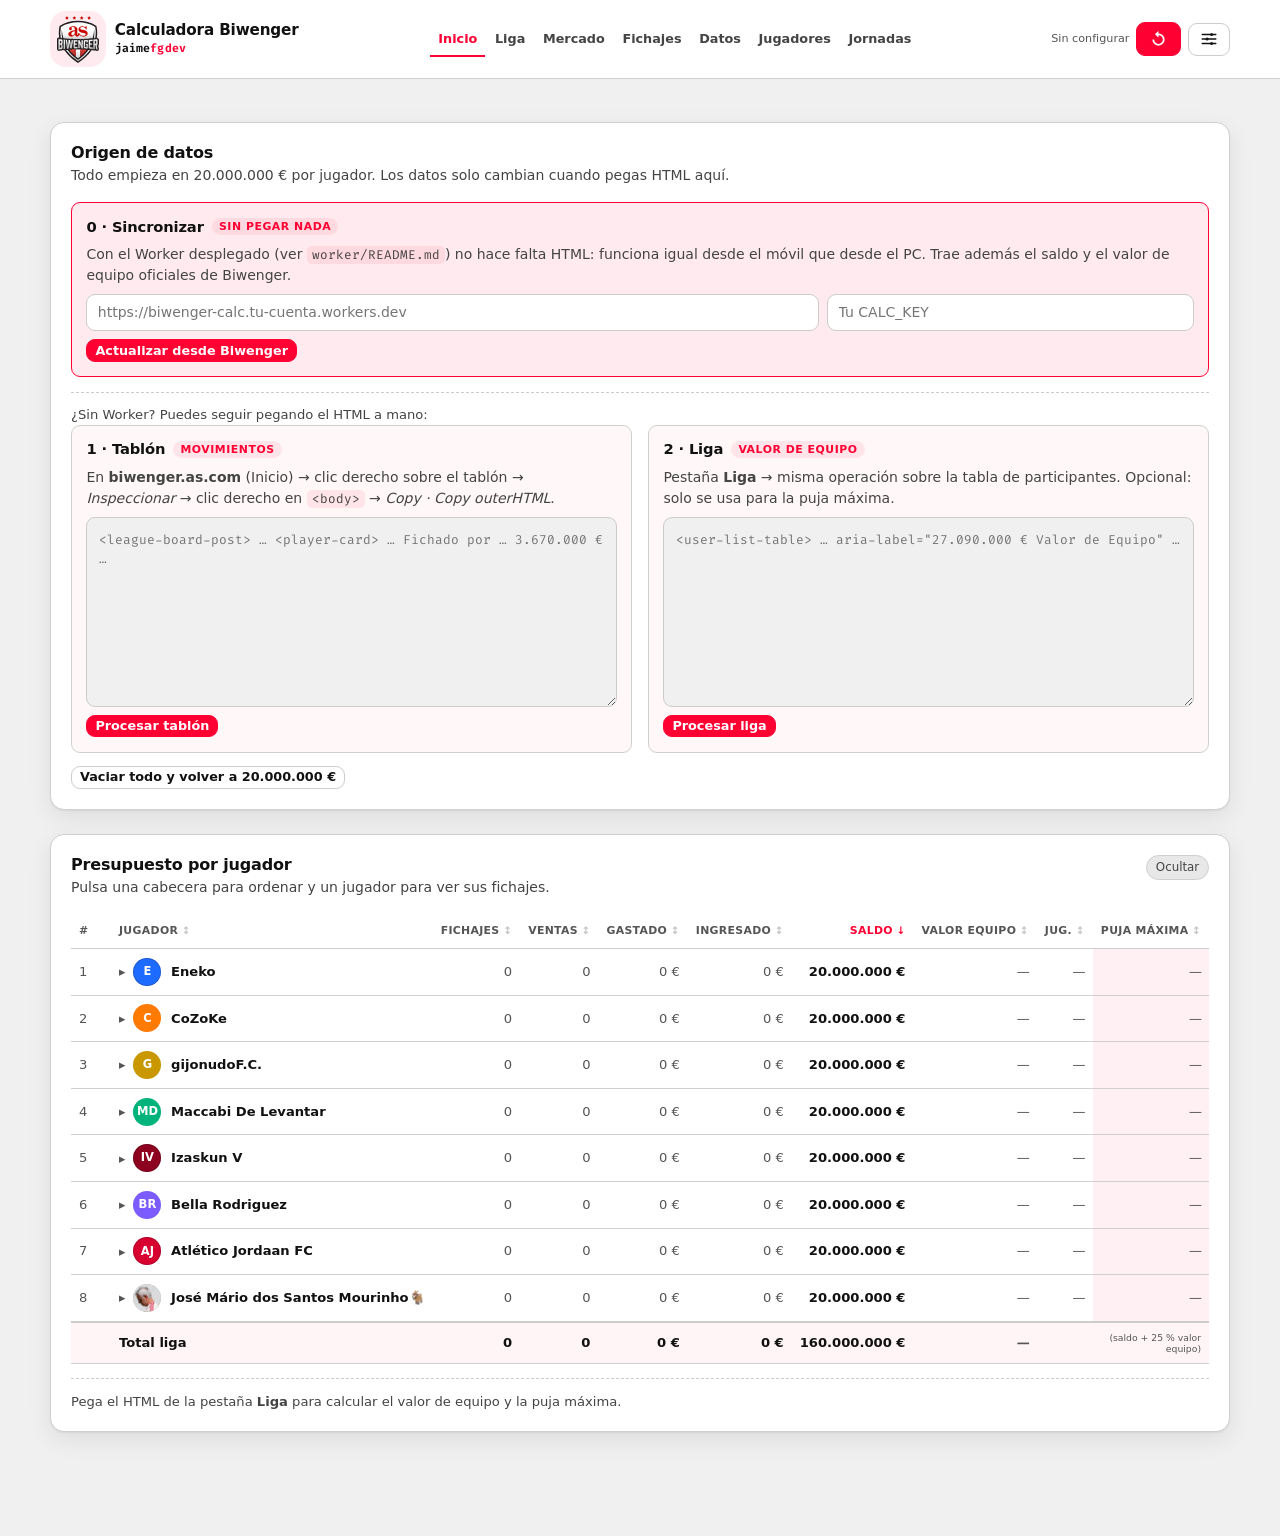
==== deno/index.html @ 5441401a "Add files via upload" ====
<!DOCTYPE html>
<html lang="es">
<head>
<meta charset="UTF-8">
<meta name="viewport" content="width=device-width, initial-scale=1">
<!-- Sin esto, Google devuelve 403 en los avatares al ver un referer ajeno. -->
<meta name="referrer" content="no-referrer">
<script>
  /* En móvil la vista de escritorio se lee mucho mejor que las tablas
     apiladas: se fuerza un ancho de 1024 px y el navegador la escala para
     que quepa, igual que al pedir "Sitio para ordenador". */
  if (screen.width < 900) {
    document.querySelector('meta[name="viewport"]').setAttribute('content', 'width=1024');
  }
</script>
<title>Calculadora Biwenger jaimefgdev</title>
<!-- Las caras y los escudos son casi cien imagenes del CDN de Biwenger:
     abrir la conexion desde ya ahorra el saludo (DNS + TLS) de la primera. -->
<link rel="preconnect" href="https://cdn.biwenger.com" crossorigin>
<link rel="dns-prefetch" href="https://cdn.biwenger.com">
<!-- El ?v= se sube en cada publicación: obliga al navegador a bajar el archivo
     nuevo en vez de reutilizar el que tenga en caché. -->
<link rel="stylesheet" href="styles.css?v=234">
<!-- La tipografia se pide ya, sin esperar a que el CSS termine de leerse. -->
<link rel="preload" href="GoogleSans-Regular.woff2" as="font" type="font/woff2" crossorigin>
<!-- El escudo de Biwenger, el mismo que el del boton de Inicio. -->
<link rel="icon" type="image/svg+xml" href="biwenger.svg">
<link rel="apple-touch-icon" href="biwenger.svg">
</head>
<body>

<header class="topbar">
  <div class="wrap topbar__inner">
    <div class="brand">
      <button type="button" class="brand__logo" id="brand-home" title="Ir a Inicio" aria-label="Ir a Inicio"><svg class="brand__escudo" aria-hidden="true" focusable="false" xmlns="http://www.w3.org/2000/svg" xmlns:xlink="http://www.w3.org/1999/xlink" viewBox="0 0 350.6 392"><defs><linearGradient id="biw-a" x1="175.2" x2="175.2" y1="112.2" y2="17.3" gradientTransform="matrix(1 0 0 -1 0 394.8)" gradientUnits="userSpaceOnUse"><stop offset="0" stop-color="#fff"/><stop offset="1" stop-color="#c7c7c6"/></linearGradient><linearGradient id="biw-b" x1="175.4" x2="175.4" y1="200.1" y2="342.1" gradientTransform="matrix(1 0 0 -1 0 394.8)" gradientUnits="userSpaceOnUse"><stop offset="0" stop-color="#c7c7c7"/><stop offset=".1" stop-color="#dadada"/><stop offset=".2" stop-color="#ebebeb"/><stop offset=".3" stop-color="#f6f6f6"/><stop offset=".5" stop-color="#fdfdfd"/><stop offset="1" stop-color="#fff"/></linearGradient><linearGradient id="biw-c" x1="174.9" x2="174.9" y1="18.4" y2="115.1" gradientTransform="matrix(1 0 0 -1 0 394.8)" gradientUnits="userSpaceOnUse"><stop offset="0" stop-color="#1d1d1b"/><stop offset=".2" stop-color="#41413f" stop-opacity=".9"/><stop offset=".6" stop-color="#9b9b9a" stop-opacity=".8"/><stop offset="1" stop-color="#fff" stop-opacity=".8"/></linearGradient><linearGradient id="biw-d" x1="175.1" x2="175.1" y1="116.76" y2="201.91" gradientTransform="matrix(1 0 0 -1 0 394.8)" gradientUnits="userSpaceOnUse"><stop offset="0" stop-color="#cfd1d2"/><stop offset=".27" stop-color="#cfd1d2"/><stop offset=".31" stop-color="#cfd1d2"/><stop offset=".42" stop-color="#d1d3d4"/><stop offset=".46" stop-color="#d8d9da"/><stop offset=".49" stop-color="#e3e5e5"/><stop offset=".52" stop-color="#f4f5f5"/><stop offset=".53" stop-color="#fff"/></linearGradient></defs><path fill="#231f20" d="M346.7 190.4c-3.6-4.6-8.1-10-14.7-10 5.6-31.7 4.2-64.9-2.8-97-90.7-60.1-227.2-54.4-308 0-7 31.8-8.3 64.8-2.8 96.9-21.3-2.7-18 15-18.2 25.2v43.9c.6 28.1-5.8 46 24 40.6 14.7-2.3 18.4-.4 25.3-5.6 3 2.3 8.5 2.3 12.6 1.6a363 363 0 0 0 113 106c45-26.3 83.6-63.2 113.3-106l6.2.6a20 20 0 0 0 4.5-.3c5.6 1.7 14.6 3.3 20.4.8 10.4 6.4 32 6.8 30.3-11.6v-.2l-4.3-26.9c8.4-6.3 3.6-39.3 4.8-48.2a16 16 0 0 0-3.6-9.8"/><path fill="url(#biw-a)" d="M262.4 282.6c-39.3 53.2-87.3 82.4-87.3 82.4s-48-29.2-87.3-82.4c-3.9.3-8.4.7-12.4 1.2a344 344 0 0 0 99.7 93.7l5.6-3.4c1.7-1.1 43.2-26.5 81.2-73.3q6.8-8.4 13.1-17.3Z" transform="translate(.2)"/><path fill="url(#biw-b)" d="m318.8 183.5-11.4 1.2a247 247 0 0 0 2.8-74.3 370 370 0 0 1-13.1 75.6c-9.2 0-21.9 1.9-31.1 2.3a13 13 0 0 0-7.9 3c-4.2-3-13.4-1.5-18.3-1.4-5.4.5-13.7-.5-18.4 3.4-3.8-2.9-8.2-2.3-12.7-2.2a24 24 0 0 0-6.2.4 12 12 0 0 0-5.7 3.2 13 13 0 0 0-9.8-3.2c-4 .1-8.7-.4-12.8.8a220 220 0 0 0-37.5-.9c-6-.8-15.2-2.3-20.7 1.5-7-4.9-18.2-4.8-26.6-2.8-5.3-2.8-12.3-3-18.8-2.4-5-1.7-11.3-1.6-17.2-2.2a337 337 0 0 1-13.3-75.1 247 247 0 0 0 2.9 74.5 33 33 0 0 0-5.7-.7l-5.8-.6a244 244 0 0 1 .9-92.6c84.6-52 204.5-50.1 285.9 0a245 245 0 0 1 4 70.5q-1.5 11-3.5 22" transform="translate(.2)"/><path fill="#c90800" d="m82.8 0 4.9 9.9 11 1.6-8 7.8 1.9 10.9-9.8-5.2-9.8 5.2 1.9-10.9-8-7.8 11-1.6Zm61.7 0 4.9 9.9 10.9 1.6-8 7.8 2 10.9-9.8-5.2-9.8 5.2 1.8-10.9-8-7.8 11-1.6ZM206 0l4.9 9.9 11 1.6-8 7.8 1.9 10.9L206 25l-9.8 5.2 1.9-10.9-8-7.8 11-1.6Zm61.7 0 4.9 9.9 10.9 1.6-8 7.8 2 10.9-9.8-5.2-9.8 5.2 1.8-10.9-8-7.8 11-1.6Z"/><path fill="#fff" d="M187.5 279.5c-3.5-.2-9.8.4-13.2-.9-2.6 1.4-15 .8-18 1v58.5q12.2 9.6 19 14.1 6.8-4.6 19-14.2v-60.5a11 11 0 0 1-6.7 2"/><path fill="#c90800" d="M145.3 279.8h-.6c-4.4.2-9-3.5-12-6.8h-.2c-3.3 9.2-14.2 7.7-21.3 8.2a13 13 0 0 1-7.4-2.1 12 12 0 0 1-3.4 2.1 344 344 0 0 0 55.9 56.9v.1-58.5q-5.5-.1-11 .1m100.5 7 4-5.2c-6-.9-23.4.7-28.2-3.9-6 4.2-21.9 2.9-25.6-1.4l-1.5 1.2V338a363 363 0 0 0 51.3-51.2"/><path fill="url(#biw-c)" d="M214.1 280c-5.5-.4-14 .8-18.4-3.8-5.1 4.8-15 3.6-21.6 2.4-3.1 1.7-25.9.9-29.6 1.2-4.4.2-9-3.5-12-6.8h-.2c-3.3 9.2-14.1 7.7-21.3 8.2a13 13 0 0 1-7.4-2.1 12 12 0 0 1-3.4 2.1 344 344 0 0 0 74.9 71.1 342 342 0 0 0 74.5-70.6c-6-.9-23.5.7-28.3-3.9a13 13 0 0 1-7.2 2.2" opacity=".3" style="isolation:isolate" transform="translate(.2)"/><path fill="#c90800" d="M210.4 115.2c-45-10.6 12.3-44.1 32-3.2h5.2V86.4h-5.3s-6.2 5.2-6.3 5.1c-57-28.7-85.8 43.4-16 49.5 5 1.3 14.2 1 18.2 6.4 9.7 25-43.9 24.4-53.7-6.2h-7.8c-.6 3.2 1.8 18.8-3.2 17.4-8.4 1.6.4-54.7-6.7-60-11-24-75-14.4-65 13.8 3.5 10.2 20.4 6.6 21.3.5 4-8.2-7.2-14.2-.4-18.2 25.2-10.1 26.7 10.9 25.7 24.7-98.2 12.7-39.8 83.4 1 37.9 5 20.3 34.7 19 36.2.1 2 3.9 17.1 18.8 43.5 14.4 26-3.8 30.8-25.2 23.6-37.8-9.2-15.3-27.7-15.9-42.3-18.8M148.2 137c0 10.5-3.4 19.8-13.6 23-4.8 1.5-12.8.3-14.6-7.3-4.1-17.2 9.9-23.1 28.3-26.1Z"/><path fill="url(#biw-d)" stroke="#fff" stroke-linecap="round" stroke-width="1.4" d="M13.2 277.3v-83.7q-.1-.7.4-.7l26.3 3a1 1 0 0 1 1 .6l4.2 5.4a2 2 0 0 1 .5 1.4v23.8a2 2 0 0 1-.4 1.3l-4 4.7a2.3 2.3 0 0 0 0 3.1l4 4.7a2 2 0 0 1 .4 1.3v25.4a2 2 0 0 1-.5 1.4l-4.2 5.4a1 1 0 0 1-1 .6q-13.2 1.3-26.3 3-.2.2-.4-.7ZM25 240.8q-1.9.1-2 2.3v19.1q0 2.2 2 2.2l8.1-.6a3 3 0 0 0 2-1.2l.1-.3a4 4 0 0 0 .6-2.1v-16.3a4 4 0 0 0-.8-2.3 3 3 0 0 0-2.1-1Zm-.2-34.7q-1.2.1-1.4.7a3 3 0 0 0-.4 1.5v18c0 2.1 1.4 2.3 2 2.3l6.1.1c1.4 0 3 .3 4.1-1l.2-.3a4 4 0 0 0 .6-2.1v-14.9a4 4 0 0 0-.8-2.3 3 3 0 0 0-2-1.3l-8.1-.6ZM336.3 278l-8.3-1q-.5 0-.8-.9l-4.9-30.2a2.3 2.3 0 0 0-2.1-2l-2.8-.1c-.9 0-2.2-.2-2.9.5a2 2 0 0 0-.6 1.7v28.7l-.1.6h-.3l-8.7-.9q-.5.1-.6-.8v-76.2q0-1 .6-.8 13.4-1.3 26.8-3l.8.3 4.2 5a2 2 0 0 1 .4 1.4v36.6a2 2 0 0 1-.5 1.5l-4.1 5.3a4 4 0 0 0-.7 2.6l5 31.1q0 .8-.4.6Zm-11.9-71.5-8.6.7c-.6 0-1.9.4-1.9 2.3v20.3a3 3 0 0 0 .6 1.7 2 2 0 0 0 1.4.5l8.7-.1a3 3 0 0 0 2.1-1.1l.1-.3a4 4 0 0 0 .6-2.2v-18.6a3 3 0 0 0-.8-2.3 3 3 0 0 0-1.9-.9Zm-28.7 67q-12.4-1.2-24.7-2.1l-.9-.5-4.2-4.9a2 2 0 0 1-.4-1.2v-64.4q0-.8.5-.7l29.7-2.4h.1q.3-.1.3.6v9.7q-.1.8-.5.8l-18.4 1.1a2 2 0 0 0-1.9 2.2v15.7a2 2 0 0 0 .6 1.6 2 2 0 0 0 1.4.5l13.1-.2q.5 0 .5.6v9.6l-.1.6-.3.1-8.9-.1h-3.3a3 3 0 0 0-2.3.5 2 2 0 0 0-.6 1.6v17a2 2 0 0 0 1.9 2.2l18.4 1.1q.5-.2.5.8v9.7q0 .8-.3.6Zm-239.1-.1q-.3.1-.3-.6v-69.5l-.1-.3-2.4-5.8 2.9.3 8.7.8q.4-.1.6.8v72.8q0 .8-.6.8l-8.7.8Zm28.3-2.3q-.3.1-.3-.5-5.8-36-11.2-71.1v-.5h.1l9 .7q.5 0 .5.6l5.9 49.3v.3c.2 1.6.4 2.8 1.3 2.8s1.1-1.2 1.3-2.9v-.3l5.8-43.5-.1-.4-2.2-5.2 3.3.2 4.6.3 4.6.2q.5-.2.5.6l6.5 47.2q.4 1.8 1.3 1.6a1.5 1.5 0 0 0 1.4-1.6l5.4-46.6q0-.6.4-.5l9.4.3q.5 0 .3.5l-11.2 65.7q0 .7-.5.6l-10.7.5a.4.4 0 0 1-.4-.4l-5.5-42.1c-.3-1.3-1-1.5-1.4-1.5s-1.1.1-1.4 1.4l-5.5 42.8q0 .8-.5.6-5.3.6-10.7.9Zm166.2-.9-21.7-1.1a1 1 0 0 1-1-.5l-4.2-4.5a1 1 0 0 1-.4-1v-55.3a1 1 0 0 1 .4-1l4.2-4.5 1-.5 21.7-1.1.9.3 4.2 4.3a1 1 0 0 1 .4 1v12.5q0 .8-.5.6l-8.7.2a.4.4 0 0 1-.5-.5v-5.5a3 3 0 0 0-.8-2.1 3 3 0 0 0-2.1-.9l-7.5.3a3 3 0 0 0-2 .9l-.1.1a3 3 0 0 0-.8 2.1v42.3a3 3 0 0 0 .8 2.1l.1.1a3 3 0 0 0 2 .9l7.5.3a3 3 0 0 0 2.1-.8l.2-.3a3 3 0 0 0 .7-1.9v-11.8a2 2 0 0 0-2-2.1h-3a.4.4 0 0 1-.5-.5v-8.9q0-.6.5-.5l14.2-.1.4.1.1.5v31.1a1 1 0 0 1-.4 1l-4.2 4.3a1 1 0 0 1-1 .4Zm-37-1.7-9.8-.3q-.4 0-.7-.6l-12.8-36.1q-.5-1.2-1.7-1.3c-.4.1-1.2.4-1.2 1.8v35.4a.4.4 0 0 1-.5.5l-8.8-.1q-.6 0-.5-.5v-64l.1-.4.4-.1 9.8-.1.7.5 12.8 35.9c.3.7.9 1.4 1.7 1.3.3-.1 1.2-.3 1.2-1.8v-35.7q0-.6.5-.5l8.8-.2q.6 0 .5.5v65.2q-.1.8-.5.6Zm-69.3-.2-.9-.4-4.2-4.2-.4-.9v-59.9l.1-.4.3-.1q14.9.4 29.8.5l.4.1.1.4v8.3q0 .6-.5.5l-18.5-.1a1.8 1.8 0 0 0-2 2v14.2a2 2 0 0 0 2 2h13.1q.6 0 .5.5v8.3q0 .6-.5.5H151a1.8 1.8 0 0 0-2 2v15.3a1.8 1.8 0 0 0 2 2l18.5-.1.4.1.1.4v8.3c0 .8-1.3.5-1.9.5h-3.3l-6.7.1q-6.6-.1-13.3.1Z" transform="translate(.2)"/></svg><img class="brand__escudo brand__escudo--morado" src="biwenger.svg" alt="" aria-hidden="true"></button>
      <div>
        <h1>Calculadora Biwenger</h1>
        <p class="brand__sub brand__sub--me">jaime<span>fgdev</span></p>
      </div>
    </div>
    <nav class="tabs" id="tabs" role="tablist" aria-label="Secciones">
      <button class="tab" type="button" role="tab" data-tab="inicio" aria-selected="true">Inicio</button>
      <button class="tab" type="button" role="tab" data-tab="managers" aria-selected="false">Liga</button>
      <button class="tab" type="button" role="tab" data-tab="mercado" aria-selected="false">Mercado</button>
      <button class="tab" type="button" role="tab" data-tab="fichajes" aria-selected="false">Fichajes</button>
      <button class="tab" type="button" role="tab" data-tab="datos" aria-selected="false">Datos</button>
      <button class="tab" type="button" role="tab" data-tab="jugadores" aria-selected="false">Jugadores</button>
      <button class="tab" type="button" role="tab" data-tab="jornadas" aria-selected="false">Jornadas</button>
    </nav>

    <div class="topbar__actions">
      <span id="last-sync" class="topbar__stamp" role="status" aria-live="polite"></span>
      <button id="btn-sync-top" class="btn btn--primary btn--recargar" type="button"
        title="Actualizar" aria-label="Actualizar">
        <!-- Dibujada, no tipográfica: el glifo «↻» cambia de forma y de altura
             según la fuente que tenga el aparato y se veía caído en el móvil. -->
        <svg viewBox="0 0 24 24" aria-hidden="true" focusable="false">
          <path d="M12 5V2L8 6l4 4V7a5 5 0 1 1-5 5H5a7 7 0 1 0 7-7z"/>
        </svg>
      </button>
      <button id="btn-toggle-input" class="btn btn--icon" type="button" title="Ajustes y origen de datos" aria-label="Ajustes y origen de datos">
        <svg viewBox="0 0 24 24" width="18" height="18" aria-hidden="true" fill="none" stroke="currentColor" stroke-width="2" stroke-linecap="round">
          <path d="M3 6h11M17 6h4M3 12h5M11 12h10M3 18h11M17 18h4"></path>
          <circle cx="15.5" cy="6" r="2" fill="currentColor" stroke="none"></circle>
          <circle cx="9.5" cy="12" r="2" fill="currentColor" stroke="none"></circle>
          <circle cx="15.5" cy="18" r="2" fill="currentColor" stroke="none"></circle>
        </svg>
      </button>
    </div>
  </div>
</header>

<main class="wrap">

  <!-- ============ ENTRADA DE DATOS ============ -->
  <section id="input-panel" class="panel input-panel">
    <div class="panel__head">
      <h2>Origen de datos</h2>
      <p class="muted">Todo empieza en 20.000.000 € por jugador. Los datos solo cambian cuando pegas HTML aquí.</p>
    </div>

    <article class="source source--sync">
      <h3 class="source__title">0 · Sincronizar <span class="source__tag">sin pegar nada</span></h3>
      <p class="muted">Con el Worker desplegado (ver <code>worker/README.md</code>) no hace falta HTML: funciona igual desde el móvil que desde el PC. Trae además el saldo y el valor de equipo oficiales de Biwenger.</p>
      <div class="sync-fields">
        <input id="sync-url" class="field" type="url" spellcheck="false" placeholder="https://biwenger-calc.tu-cuenta.workers.dev">
        <input id="sync-key" class="field" type="password" spellcheck="false" placeholder="Tu CALC_KEY">
      </div>
      <div class="source__actions">
        <button id="btn-sync" class="btn btn--primary btn--sm" type="button">Actualizar desde Biwenger</button>
        <span id="status-sync" class="parse-status" role="status" aria-live="polite"></span>
      </div>
    </article>

    <p class="hint">¿Sin Worker? Puedes seguir pegando el HTML a mano:</p>

    <div class="sources">
      <article class="source">
        <h3 class="source__title">1 · Tablón <span class="source__tag">movimientos</span></h3>
        <p class="muted">En <strong>biwenger.as.com</strong> (Inicio) → clic derecho sobre el tablón → <em>Inspeccionar</em> → clic derecho en <code>&lt;body&gt;</code> → <em>Copy · Copy outerHTML</em>.</p>
        <textarea id="html-board" spellcheck="false" placeholder="&lt;league-board-post&gt; … &lt;player-card&gt; … Fichado por … 3.670.000 € …"></textarea>
        <div class="source__actions">
          <button id="btn-process-board" class="btn btn--primary btn--sm" type="button">Procesar tablón</button>
          <span id="status-board" class="parse-status" role="status" aria-live="polite"></span>
        </div>
      </article>

      <article class="source">
        <h3 class="source__title">2 · Liga <span class="source__tag">valor de equipo</span></h3>
        <p class="muted">Pestaña <strong>Liga</strong> → misma operación sobre la tabla de participantes. Opcional: solo se usa para la puja máxima.</p>
        <textarea id="html-standings" spellcheck="false" placeholder="&lt;user-list-table&gt; … aria-label=&quot;27.090.000 € Valor de Equipo&quot; …"></textarea>
        <div class="source__actions">
          <button id="btn-process-standings" class="btn btn--primary btn--sm" type="button">Procesar liga</button>
          <span id="status-standings" class="parse-status" role="status" aria-live="polite"></span>
        </div>
      </article>
    </div>

    <div class="input-panel__actions">
      <button id="btn-reset" class="btn btn--ghost btn--sm" type="button">Vaciar todo y volver a 20.000.000 €</button>
      <!-- Qué versión del Worker está desplegada, para no tener que pedírsela a mano. -->
      <span id="worker-version" class="muted worker-version"></span>
    </div>
  </section>

  <!-- ============================================================
       PESTAÑA · INICIO
       ============================================================ -->
  <div id="panel-inicio" data-panel="inicio">

  <!-- ============ CUENTA ATRÁS DE LA JORNADA ============ -->
  <section id="round-panel" class="panel round" hidden>
    <div class="round__top">
      <button type="button" class="round__toggle" id="round-toggle" aria-expanded="false" aria-controls="round-games">
        <span class="round__label" id="round-label">Inicio de la</span>
        <strong class="round__name" id="round-name">—</strong>
        <span class="round__when" id="round-when"></span>
        <span class="round__caret" aria-hidden="true">▸</span>
      </button>
      <div class="round__clock" id="round-clock" role="timer" aria-live="off"></div>
    </div>
    <div class="round__games" id="round-games" hidden></div>
  </section>



  <div id="warnings" class="warnings" hidden></div>

  <!-- ============ TABLA DE PRESUPUESTOS ============ -->
  <section class="panel" id="budget-panel">
    <div class="panel__head panel__head--row">
      <div>
        <h2>Presupuesto por jugador</h2>
        <p class="muted" id="budget-sub">Pulsa una cabecera para ordenar y un jugador para ver sus fichajes.</p>
      </div>
      <!-- Se puede plegar; la web recuerda cómo lo dejaste. -->
      <button type="button" id="budget-toggle" class="ambito" aria-expanded="true"
        aria-controls="budget-cuerpo">Ocultar</button>
    </div>
    <div id="budget-cuerpo">
    <div class="table-scroll">
      <table class="table table--budget">
        <thead>
          <tr>
            <th class="col-rank">#</th>
            <th class="sortable" data-sort="name" tabindex="0" aria-sort="none">Jugador</th>
            <th class="num sortable" data-sort="buys" tabindex="0" aria-sort="none" title="Jugadores fichados">Fichajes</th>
            <th class="num sortable" data-sort="sells" tabindex="0" aria-sort="none" title="Jugadores vendidos">Ventas</th>
            <th class="num sortable" data-sort="spent" tabindex="0" aria-sort="none">Gastado</th>
            <th class="num sortable" data-sort="earned" tabindex="0" aria-sort="none">Ingresado</th>
            <th class="num sortable" data-sort="balance" tabindex="0" aria-sort="none" title="20.000.000 € iniciales − gastado + ingresado">Saldo</th>
            <th class="num sortable" data-sort="teamValue" tabindex="0" aria-sort="none">Valor equipo</th>
            <th class="num sortable" data-sort="players" tabindex="0" aria-sort="none" title="Jugadores en plantilla">Jug.</th>
            <th class="num sortable" data-sort="maxBid" tabindex="0" aria-sort="none" title="Saldo disponible + 25 % del valor del equipo">Puja máxima</th>
          </tr>
        </thead>
        <tbody id="budget-body"></tbody>
        <tfoot id="budget-foot"></tfoot>
      </table>
    </div>
    <p id="standings-hint" class="hint">Pega el HTML de la pestaña <strong>Liga</strong> para calcular el valor de equipo y la puja máxima.</p>
    </div>
  </section>

  <!-- ============ MI MERCADO ============ -->
  <div class="market-grid">
    <section id="offers-panel" class="panel" hidden>
      <div class="panel__head">
        <h2>Mis pujas y ofertas</h2>
        <p class="muted" id="offers-count">&nbsp;</p>
      </div>

      <div class="table-scroll">
        <table class="table table--offers">
          <thead>
            <tr>
              <th>Futbolista</th>
              <th>Operación</th>
              <th class="num">Importe</th>
              <th title="Tiempo que queda">Queda</th>
              <th title="Marca para simular que se cierra">Simular</th>
            </tr>
          </thead>
          <tbody id="offers-body"></tbody>
        </table>
      </div>

      <p id="offers-note" class="hint" hidden></p>
    </section>

    <section id="listings-panel" class="panel" hidden>
      <div class="panel__head">
        <h2>Mis jugadores en venta</h2>
        <p class="muted" id="listings-count">&nbsp;</p>
      </div>

      <div class="table-scroll">
        <table class="table table--listings">
          <thead>
            <tr>
              <th>Futbolista</th>
              <th class="num" title="Valor de mercado">Valor</th>
              <th title="Tiempo que queda en el mercado">Queda</th>
              <th title="Ofertas recibidas">Ofertas</th>
            </tr>
          </thead>
          <tbody id="listings-body"></tbody>
        </table>
      </div>
    </section>
  </div>

  <!-- ============ ALINEACIÓN ============ -->
  <section id="lineup-panel" class="panel" hidden>
    <div class="panel__head panel__head--row">
      <div>
        <h2>Mi alineación</h2>
        <p class="muted" id="lineup-count">&nbsp;</p>
      </div>
      <span class="lineup-acciones">
        <!-- Manda a Biwenger el once que tengas puesto aquí. -->
        <button type="button" id="lineup-enviar" class="ambito"
          aria-haspopup="dialog">Guardar</button>
        <span class="field-label">Sistema
          <button type="button" id="lineup-formation" class="field field--pick"
            aria-haspopup="dialog">4-4-2</button>
        </span>
      </span>
    </div>

    <!-- Solo salen si hay algo que arreglar antes de que empiece la jornada. -->
    <div id="lineup-avisos" class="avisos" hidden></div>

    <!-- Campo a la izquierda, suplentes a la derecha. -->
    <div class="lineup-grid">
      <!-- El selector de cambios se dibuja sobre el propio campo. -->
      <div class="pitch-wrap">
        <div id="pitch" class="pitch"></div>
        <div id="lineup-picker" class="picker" hidden></div>
      </div>
      <div class="lineup-bench">
        <h3 class="bench__title">Suplentes</h3>
        <div id="bench" class="bench"></div>
      </div>
    </div>
  </section>

  <!-- ============ MI PLANTILLA ============ -->
  <section id="squad-panel" class="panel" hidden>
    <div class="panel__head">
      <h2>Mi plantilla</h2>
      <p class="muted" id="squad-count">&nbsp;</p>
    </div>
    <div class="table-scroll">
      <table class="table table--squad">
        <thead>
          <tr>
            <th>Futbolista</th>
            <th class="num">Puntos</th>
            <th>Estado</th>
            <th class="num">Valor</th>
            <th class="num" title="Lo que ha subido o bajado hoy">Hoy</th>
            <th class="num" title="Precio al que lo tienes en venta">En venta</th>
            <th title="Ofertas recibidas por él">Ofertas</th>
            <th class="col-pujar"><span class="sr-only">Acciones</span></th>
          </tr>
        </thead>
        <tbody id="squad-body"></tbody>
      </table>
    </div>
  </section>

  </div><!-- /panel-inicio -->

  <!-- ============================================================
       PESTAÑA · FICHAJES
       ============================================================ -->
  <div id="panel-fichajes" data-panel="fichajes" hidden>
<section class="panel">
      <div class="panel__head">
        <h2>Evolución de la liga</h2>
      </div>
      <div class="table-scroll">
        <table class="table table--datos">
          <thead>
            <tr>
              <th>Métrica</th>
              <th class="num">Total</th>
              <th>Detalle</th>
            </tr>
          </thead>
          <tbody id="data-kpis"></tbody>
        </table>
      </div>
    </section>

    <div id="kpi-charts" class="kpi-charts"></div>

  <section class="panel">
    <div class="panel__head panel__head--row">
      <div>
        <h2 id="moves-titulo">Todos los fichajes y ventas</h2>
      </div>
      <div class="filters">
        <!-- Cambia entre los fichajes de la liga y los movimientos de LaLiga. -->
        <button type="button" id="moves-ambito" class="ambito">LaLiga</button>
        <input id="filter-text" class="field" type="search" placeholder="Buscar futbolista o jugador…">
        <select id="filter-manager" class="field"><option value="">Todos los jugadores</option></select>
        <select id="filter-type" class="field">
          <option value="">Compras y ventas</option>
          <option value="buy">Solo fichajes</option>
          <option value="sell">Solo ventas</option>
        </select>
      </div>
    </div>

    <div class="table-scroll">
      <table class="table table--moves">
        <thead>
          <tr>
            <th class="sortable" data-sort="player" tabindex="0" aria-sort="none">Futbolista</th>
            <th title="Cómo estaba el futbolista cuando se hizo la operación">Estado</th>
            <th class="sortable" data-sort="type" tabindex="0" aria-sort="none">Acción</th>
            <th class="sortable" data-sort="manager" tabindex="0" aria-sort="none">Jugador</th>
            <th class="num sortable" data-sort="amount" tabindex="0" aria-sort="none">Importe</th>
            <th class="sortable" data-sort="date" tabindex="0" aria-sort="none">Fecha</th>
          </tr>
        </thead>
        <tbody id="moves-body"></tbody>
      </table>
    </div>

    <p id="moves-empty" class="empty">Aún no hay movimientos: sincroniza o pega el HTML del tablón.</p>
  </section>



<div class="market-grid">
      <section class="panel">
        <div class="panel__head">
          <h2>Quién ficha más</h2>
        </div>
        <div class="table-scroll">
          <table class="table table--spend">
            <thead id="spend-head"></thead>
            <tbody id="spend-body"></tbody>
          </table>
        </div>
      </section>

      <section class="panel">
        <div class="panel__head">
          <h2>Quién vende más</h2>
        </div>
        <div class="table-scroll">
          <table class="table table--income">
            <thead id="income-head"></thead>
            <tbody id="income-body"></tbody>
          </table>
        </div>
      </section>
    </div>

  </div><!-- /panel-datos -->

  <!-- ============================================================
       PESTAÑA · MERCADO
       ============================================================ -->
  <div id="panel-mercado" data-panel="mercado" hidden>
    <section class="panel">
      <!-- El titulo a la izquierda y la pildora de ofertas a la derecha. -->
      <div class="panel__head panel__head--row">
        <div>
          <h2>Mercado de hoy</h2>
          <!-- La cuenta atras y, al lado, el filtro de libres / no libres. -->
          <div class="market-sub">
            <!-- Vacio a proposito: lo rellena la cuenta atras del cierre. -->
            <p class="muted" id="market-note"></p>
            <button type="button" id="market-filtro" class="ambito ambito--gris"
              title="Ver todos, solo los libres o solo los que venden los mánagers">Todos</button>
          </div>
        </div>
        <!-- Las ofertas que te han hecho, para aceptarlas o rechazarlas aquí mismo. -->
        <button type="button" id="btn-ofertas" class="ambito ambito--ofertas" hidden
          aria-haspopup="dialog">Ofertas</button>
      </div>
      <div class="table-scroll">
        <table class="table table--market">
          <thead>
            <tr>
              <th class="sortable" data-market-sort="player" tabindex="0" aria-sort="none">Futbolista</th>
              <th class="sortable" data-market-sort="seller" tabindex="0" aria-sort="none">Propietario</th>
              <th class="sortable" data-market-sort="status" tabindex="0" aria-sort="none">Estado</th>
              <th class="num sortable" data-market-sort="points" tabindex="0" aria-sort="none" title="Puntos esta temporada">Puntos</th>
              <th class="num sortable" data-market-sort="marketValue" tabindex="0" aria-sort="none">Valor</th>
              <th class="num sortable" data-market-sort="price" tabindex="0" aria-sort="none" title="Precio que pide quien lo vende">Precio</th>
              <th>Evolución</th>
              <th class="sortable" data-market-sort="until" tabindex="0" aria-sort="none" title="Tiempo que queda">Queda</th>
              <th class="col-pujar"><span class="sr-only">Pujar</span></th>
            </tr>
          </thead>
          <tbody id="market-body"></tbody>
        </table>
      </div>
    </section>

    <!-- A lo ancho y debajo de la tabla, que estas filas piden sitio. -->
    <section class="panel">
      <div class="panel__head">
        <h2>Los que más se mueven hoy</h2>
      </div>
        <div class="movers">
          <div>
            <button type="button" class="bench__title movers__titulo" data-movers="movers-up"
              aria-expanded="false">Más suben <span class="round__caret" aria-hidden="true">▸</span></button>
            <div id="movers-up" class="movers__list"></div>
          </div>
          <div>
            <button type="button" class="bench__title movers__titulo" data-movers="movers-down"
              aria-expanded="false">Más bajan <span class="round__caret" aria-hidden="true">▸</span></button>
            <div id="movers-down" class="movers__list"></div>
          </div>
        </div>
    </section>
  </div><!-- /panel-mercado -->

  <!-- ============================================================
       PESTAÑA · MÁNAGERS
       ============================================================ -->
  <div id="panel-managers" data-panel="managers" hidden>
    <section class="panel">
      <div class="panel__head">
        <h2>Clasificación</h2>
        <p class="muted">Ordenada por puntos y, a igualdad, por valor de equipo. Pulsa un jugador para ver sus cifras y sus gráficos.</p>
      </div>
      <div class="table-scroll">
        <table class="table table--managers">
          <thead>
            <tr>
              <th class="col-rank">#</th>
              <th class="sortable" data-sort="name" tabindex="0" aria-sort="none">Jugador</th>
              <th class="num sortable" data-sort="points" tabindex="0" aria-sort="none">Puntos</th>
              <th class="num sortable" data-sort="teamValue" tabindex="0" aria-sort="none">Valor equipo</th>
              <th class="num sortable" data-sort="players" tabindex="0" aria-sort="none" title="Jugadores en plantilla">Jug.</th>
              <th class="num sortable" data-sort="balance" tabindex="0" aria-sort="none">Saldo</th>
              <th class="num sortable" data-sort="maxBid" tabindex="0" aria-sort="none">Puja máxima</th>
              <th class="sortable" data-sort="lastAccess" tabindex="0" aria-sort="none" title="Cuánto hace que entró en Biwenger">Última conexión</th>
            </tr>
          </thead>
          <tbody id="managers-body"></tbody>
        </table>
      </div>
    </section>
    <section class="panel">
      <div class="panel__head">
        <h2>Plantillas</h2>
        <p class="muted">Pulsa un jugador para ver su plantilla: desde cuándo tiene a cada futbolista, lo que pagó y lo que vale hoy.</p>
      </div>
      <div class="table-scroll">
        <table class="table table--squads">
          <thead>
            <tr>
              <th></th>
              <th class="num">Jugadores</th>
              <th class="num">Pagado</th>
              <th class="num" title="Valor de mercado">Valor</th>
            </tr>
          </thead>
          <tbody id="squads-body"></tbody>
        </table>
      </div>
    </section>
  <!-- Quién gana jornadas y quién está en racha. -->
  <section class="panel">
    <div class="rankings rankings--dos" id="liga-tandas"></div>
  </section>

  </div><!-- /panel-managers -->

  <!-- ============================================================
       PESTAÑA · DATOS
       ============================================================ -->
  <div id="panel-datos" data-panel="datos" hidden>
    

    <!-- El titulo va dentro del cuadro, con la pildora a su derecha. -->
    <section class="panel">
      <div class="panel__cab">
        <h2 class="seccion__titulo seccion__titulo--dentro">Rankings</h2>
        <!-- Cambia entre lo de toda LaLiga y lo que cada uno hizo alineado aqui. -->
        <button type="button" class="ambito ambito--marco" id="rankings-ambito"
          aria-pressed="false">Mi liga</button>
      </div>
      <div id="rankings-temporada" class="rankings-temporada"></div>
    </section>

    <!-- Los que más y menos rinden. Una sola tabla: la pildora cambia entre
         los nuestros y los de toda LaLiga, como en Rankings. -->
    <section class="panel">
      <div class="panel__cab">
        <h2 class="seccion__titulo seccion__titulo--dentro">Puntos</h2>
        <button type="button" class="ambito ambito--marco" id="puntos-ambito"
          aria-pressed="false">Mi liga</button>
      </div>
      <div id="ambitos-puntos"></div>
      <div id="rankings-puntos" class="rankings"></div>
    </section>
  </div><!-- /panel-datos -->


  <!-- ============================================================
       PESTAÑA · JUGADORES
       ============================================================ -->
  <div id="panel-jugadores" data-panel="jugadores" hidden>
    <section class="panel">
      <div class="panel__head panel__head--row">
        <div>
          <h2>Jugadores</h2>
          <p class="muted" id="jugadores-cuenta">&nbsp;</p>
        </div>
        <input id="jugadores-buscar" class="field" type="search" spellcheck="false"
          placeholder="Buscar futbolista o equipo…" aria-label="Buscar futbolista">
      </div>
      <div id="jugadores-body" class="jugadores-rejilla"></div>
    </section>
  </div>

  <!-- ============================================================
       PESTAÑA · JORNADAS
       ============================================================ -->
  <div id="panel-jornadas" data-panel="jornadas" hidden>
    <section class="panel jornadas-wrap">
      <div class="panel__head panel__head--row">
        <div>
          <h2>Jornadas</h2>
        </div>
        <button type="button" id="jornada-pick" class="field field--pick"
          aria-haspopup="dialog" aria-label="Elegir jornada">—</button>
      </div>

      <div class="table-scroll">
        <table class="table table--rounds">
          <thead>
            <tr>
              <th class="col-rank">#</th>
              <th class="sortable" data-round-sort="name" tabindex="0" aria-sort="none">Jugador</th>
              <th class="num sortable" data-round-sort="points" tabindex="0" aria-sort="none">Jornada</th>
              <th class="num sortable" data-round-sort="general" tabindex="0" aria-sort="none" title="Puntos acumulados de toda la temporada">General</th>
              <th class="num sortable" data-round-sort="played" tabindex="0" aria-sort="none" title="Futbolistas del once cuyo partido ya se ha jugado">Jugadores</th>
              <th class="num sortable" data-round-sort="xiValue" tabindex="0" aria-sort="none" title="Valor del once con los precios del día en que empezó la jornada, que es como desempata Biwenger">Valor del once</th>
              <th class="num sortable" data-round-sort="abono" tabindex="0" aria-sort="none" title="Lo que paga la liga por esta jornada: por punto, por meter gente en el once ideal y por alinear al MVP. Biwenger lo abona al día siguiente de cerrarla">Abono</th>
            </tr>
          </thead>
          <tbody id="rounds-body"></tbody>
        </table>
      </div>

      <!-- Los diez partidos de la jornada; al pulsar uno, sus alineaciones. -->
      <div id="jornada-partidos" class="viz-block"></div>

      <!-- Once ideal de la jornada, en cuanto Biwenger puntúa. -->
      <div id="jornada-best" class="viz-block" hidden></div>

      <!-- Evolución de puntos, cuando haya varias jornadas guardadas. -->
      <div id="jornada-chart" class="viz-block" hidden></div>

      <!-- Selector de jornada, con el mismo formato que el del campo. -->
      <div id="jornada-picker" class="picker picker--panel" hidden></div>
    </section>
  </div><!-- /panel-jornadas -->

  <!-- Evolución de un futbolista, a tamaño grande. -->
  <div id="price-modal" class="picker picker--modal" hidden></div>

  <!-- Diálogo de las operaciones que se mandan a Biwenger: pujar, aceptar,
       rechazar o devolver al mercado. Siempre pide confirmación. -->
  <div id="op-modal" class="op-modal" hidden role="dialog" aria-modal="true"
    aria-labelledby="op-modal-titulo"></div>

</main>

<script src="app.js?v=252"></script>
</body>
</html>
---- deno/styles.css ----
/* ===========================================================
   Calculadora Biwenger — hoja de estilos
   =========================================================== */

@import url('https://fonts.googleapis.com/css2?family=Fira+Code:wght@400;700&display=swap');

/* Fuentes locales (los .ttf viven junto a este archivo). */
/* Las dos fuentes iban en .ttf y pesaban cuatro megas entre las dos: era, de
   lejos, lo que más tardaba en cargar, sobre todo en el móvil. En .woff2 y
   dejando solo los caracteres que hacen falta (latín completo, para los
   nombres extranjeros, más los símbolos que usa la web) se quedan en 77 KB:
   un 98 % menos. El .ttf se deja de respaldo por si un navegador viejo no
   entiende woff2, pero ese solo lo bajará él. */
@font-face {
  font-family: 'GoogleSans';
  src: url('GoogleSans-Regular.woff2') format('woff2'),
       url('GoogleSans-Regular.ttf') format('truetype');
  font-weight: normal;
  font-style: normal;
  font-display: swap;
}

@font-face {
  font-family: 'GoogleSans';
  src: url('GoogleSans-Bold.woff2') format('woff2'),
       url('GoogleSans-Bold.ttf') format('truetype');
  font-weight: bold;
  font-style: normal;
  font-display: swap;
}

/* El `display` del navegador para [hidden] lo pisa cualquier clase propia que
   traiga su propio display (grid, flex…). Sin esto, un panel "oculto" sigue
   ocupando sitio y, si va en position:fixed, se traga todos los clics. */
[hidden] { display: none !important; }

/* Paleta heredada de styles1.css: negro casi puro + acento rojo #ff0033.
   El tema oscuro es el de partida; el claro llega por prefers-color-scheme. */
:root {
  --bg:            #050505;
  --bg-elev:       #0f0f0f;
  --bg-surface:    #111111;
  --border:        #222222;
  --border-strong: #333333;
  --border-hover:  #444444;
  --text:          #f0f0f0;
  --text-soft:     #cccccc;
  --text-faint:    #999999;

  --accent:        #ff0033;
  --accent-rgb:    255, 0, 51;
  --accent-soft:   rgba(255, 0, 51, .1);

  --pos:           #00d68f;
  --pos-soft:      rgba(0, 214, 143, .12);
  --neg:           #ff0033;
  --neg-soft:      rgba(255, 0, 51, .1);

  /* La silueta del aspa de borrar. Se declara una vez aquí y no cambia con el
     tema: el color no vive en el dibujo, lo pone la máscara. */
  --aspa: url("data:image/svg+xml,%3Csvg xmlns='http://www.w3.org/2000/svg' viewBox='0 0 16 16'%3E%3Cpath d='M4 4 L12 12 M12 4 L4 12' stroke='%23000' stroke-width='2.2' stroke-linecap='round'/%3E%3C/svg%3E");

  --radius:        14px;
  --radius-sm:     9px;
  --shadow:        0 1px 2px rgba(0, 0, 0, .5), 0 8px 24px rgba(0, 0, 0, .55);
  --font:          'GoogleSans', system-ui, -apple-system, "Segoe UI", Roboto, "Helvetica Neue", Arial, sans-serif;
  --mono:          'Fira Code', ui-monospace, "SF Mono", "Cascadia Mono", Consolas, monospace;
}

@media (prefers-color-scheme: light) {
  :root {
    --bg:            #f0f0f0;
    --bg-elev:       #ffffff;
    --bg-surface:    #e8e8e8;
    --border:        #d0d0d0;
    --border-strong: #cccccc;
    --border-hover:  #aaaaaa;
    --text:          #111111;
    --text-soft:     #444444;
    --text-faint:    #555555;

    --accent-soft:   rgba(255, 0, 51, .08);

    --pos:           #0a8f56;
    --pos-soft:      rgba(10, 143, 86, .1);
    --neg:           #d80030;
    --neg-soft:      rgba(216, 0, 48, .09);

    --shadow:        0 1px 2px rgba(0, 0, 0, .06), 0 8px 24px rgba(0, 0, 0, .08);
  }
}

/* ---------- Modo claro ----------
   Se enciende dejando pulsado el escudo de Inicio diez segundos, y se apaga
   igual. Es el mismo claro que ya traía la web para quien tiene el sistema en
   claro; aquí se puede pedir a mano, sin depender del sistema.

   Va con `:root[data-tema]` (dos señas) para que gane tanto al oscuro de
   partida como al claro automático del sistema. */
:root[data-tema="claro"] {
  --bg:            #f0f0f0;
  --bg-elev:       #ffffff;
  --bg-surface:    #e8e8e8;
  --border:        #d0d0d0;
  --border-strong: #cccccc;
  --border-hover:  #aaaaaa;
  --text:          #111111;
  --text-soft:     #444444;
  --text-faint:    #555555;

  --accent:        #ff0033;
  --accent-rgb:    255, 0, 51;
  --accent-soft:   rgba(255, 0, 51, .08);

  --pos:           #0a8f56;
  --pos-soft:      rgba(10, 143, 86, .1);
  --neg:           #d80030;
  --neg-soft:      rgba(216, 0, 48, .09);

  --marca:         #b8860b;
  --shadow:        0 1px 2px rgba(0, 0, 0, .06), 0 8px 24px rgba(0, 0, 0, .08);
}

/* En claro, el verde fuerte de las píldoras con importe (aceptar oferta) y de
   la de «Ofertas» quedaba casi negro sobre fondo blanco: se medía en 4,0:1 de
   contraste, por debajo de lo legible. Se aclara solo ahí; en oscuro se queda
   como estaba, que sobre negro se lee bien.

   Los selectores llevan dos señas a propósito, para ganarle a `.btn--ok`. */
@media (prefers-color-scheme: light) {
  :root:not([data-tema="oscuro"]) .btn--ok,
  :root:not([data-tema="oscuro"]) .ambito--avisa {
    background: #d8f3e4; border-color: #a9e0c6; color: #0a5c3a;
  }
}
:root[data-tema="claro"] .btn--ok,
:root[data-tema="claro"] .ambito--avisa {
  background: #d8f3e4; border-color: #a9e0c6; color: #0a5c3a;
}

/* Y al revés: si el sistema está en claro, se puede forzar el oscuro. */
:root[data-tema="oscuro"] {
  --bg:            #050505;
  --bg-elev:       #0f0f0f;
  --bg-surface:    #111111;
  --border:        #222222;
  --border-strong: #333333;
  --border-hover:  #444444;
  --text:          #f0f0f0;
  --text-soft:     #cccccc;
  --text-faint:    #999999;

  --accent:        #ff0033;
  --accent-rgb:    255, 0, 51;
  --accent-soft:   rgba(255, 0, 51, .1);

  --pos:           #00d68f;
  --pos-soft:      rgba(0, 214, 143, .12);
  --neg:           #ff0033;
  --neg-soft:      rgba(255, 0, 51, .1);

  --marca:         #ffc233;
  --shadow:        0 1px 2px rgba(0, 0, 0, .5), 0 8px 24px rgba(0, 0, 0, .55);
}

* { box-sizing: border-box; }

body {
  margin: 0;
  background: var(--bg);
  color: var(--text);
  font-family: var(--font);
  font-size: 15px;
  line-height: 1.5;
  -webkit-font-smoothing: antialiased;
}

h1, h2, h3 { margin: 0; line-height: 1.25; letter-spacing: -.01em; }
p { margin: 0; }
code { font-family: var(--mono); font-size: .9em; background: var(--accent-soft); padding: 1px 5px; border-radius: 5px; }

.wrap { width: min(1180px, 100% - 2.5rem); margin-inline: auto; }
.muted { color: var(--text-soft); font-size: .875rem; }

/* ---------- Topbar ---------- */
.topbar {
  background: var(--bg-elev);
  border-bottom: 1px solid var(--border);
  position: sticky; top: 0; z-index: 20;
}
.topbar__inner {
  display: flex; align-items: center; justify-content: space-between;
  gap: .6rem; padding: .7rem 0;
  flex-wrap: wrap;   /* en ventanas muy estrechas las pestañas bajan de línea */
}
/* Con seis pestañas, «Actualizado / Actualizar / ajustes» se caían a otra
   fila: se aprieta todo hasta que vuelve a caber de una. */
.topbar__inner > * { min-width: 0; }
.brand { display: flex; align-items: center; gap: .55rem; flex: 0 0 auto; }
.brand__logo {
  width: 56px; height: 56px; flex: none;
  display: grid; place-items: center;
  font-size: 1.35rem;
  background: var(--accent-soft);
  border: 0;
  border-radius: 16px;
  cursor: pointer;
  transition: transform .12s, background .15s;
}
/* El escudo de Biwenger, en vez del balón. Se deja respirar dentro del
   cuadrado y manda su propia proporción (es más alto que ancho). */
.brand__escudo { height: 47px; width: auto; display: block; }
/* El de la pestaña solo se usa ahí; en la cabecera manda el original. */
.brand__escudo--morado { display: none; }

/* Mientras dejas pulsado el escudo, se va rellenando por debajo: diez
   segundos sin ninguna señal parecerían que no hace nada. */
.brand__logo--cargando {
  background:
    linear-gradient(to top, var(--accent-soft) var(--tema-avance, 0%), transparent var(--tema-avance, 0%));
}

/* Aviso corto abajo del todo, para decir a qué modo se ha cambiado. */
.toast {
  position: fixed; left: 50%; bottom: 1.2rem; transform: translateX(-50%) translateY(1rem);
  z-index: 95; pointer-events: none;
  padding: .5rem .9rem; border-radius: 100px;
  background: var(--bg-elev); border: 1px solid var(--border-strong);
  color: var(--text); font-size: .82rem; box-shadow: var(--shadow);
  opacity: 0; transition: opacity .18s, transform .18s;
}
.toast--visible { opacity: 1; transform: translateX(-50%) translateY(0); }
.brand__logo:hover { transform: scale(1.08); background: color-mix(in srgb, var(--accent) 18%, transparent); }
.brand__logo:active { transform: scale(.96); }
.brand__logo:focus-visible { outline: 2px solid var(--accent); outline-offset: 2px; }
.brand h1 { font-size: .95rem; font-weight: 650; white-space: nowrap; }
.brand__sub { color: var(--text-faint); font-size: .72rem; }
/* Tu firma, como en tu portfolio: nombre en blanco y «fgdev» en rojo.
   En modo claro el blanco se volvería invisible, así que usa la tinta normal. */
.brand__sub--me { color: var(--text); font-weight: 650; letter-spacing: .01em; font-family: var(--mono); }
/* Sigue el color de la marca, para que acompañe al tema que toque. */
.brand__sub--me span { color: var(--accent); }

/* ---------- Pestañas ---------- */
.tabs { display: flex; gap: .1rem; flex: 1 1 auto; justify-content: center; }
.tab {
  font: inherit; font-size: .8rem; font-weight: 560;
  color: var(--text-soft);
  background: transparent;
  border: 0;
  border-bottom: 2px solid transparent;
  padding: .45rem .5rem;
  cursor: pointer;
  white-space: nowrap;
}
.tab:hover { color: var(--text); }
.tab[aria-selected="true"] { color: var(--accent); border-bottom-color: var(--accent); }
.tab:focus-visible { outline: 2px solid var(--accent); outline-offset: -2px; }

/* ---------- Mi mercado ---------- */
.market-grid {
  display: grid; gap: 1.5rem;
  grid-template-columns: repeat(2, minmax(0, 1fr));
  align-items: start;
}
/* La de ventas lleva una columna más de contenido: se le da más ancho. */
#panel-inicio .market-grid { grid-template-columns: minmax(0, .92fr) minmax(0, 1.08fr); }
/* Entre 720 y 1100 las dos tablas van justas: se recortan hueco y relleno
   para que quepan enteras sin desplazable. */
@media (min-width: 721px) and (max-width: 1100px) {
  #panel-inicio .market-grid { gap: .8rem; }
  #panel-inicio .market-grid .panel { padding: .9rem; }
}
@media (max-width: 720px) { #panel-inicio .market-grid { grid-template-columns: 1fr; } }
/* Apiladas solo cuando la pantalla es de verdad estrecha. */
@media (max-width: 720px) {
  .market-grid { grid-template-columns: 1fr; }
}
/* La rejilla le quita el margen a sus paneles: hay que reponerlo abajo o el
   bloque siguiente queda pegado. */
.market-grid .panel { margin-bottom: 0; }
.market-grid { margin-bottom: 1.5rem; }

.switch {
  width: 34px; height: 19px;
  padding: 0;
  border: 1px solid var(--border-strong);
  border-radius: 100px;
  background: var(--bg);
  cursor: pointer;
  display: inline-flex; align-items: center;
  transition: background .15s, border-color .15s;
}
.switch span {
  width: 13px; height: 13px;
  margin-left: 2px;
  border-radius: 50%;
  background: var(--text-faint);
  transition: transform .15s, background .15s;
}
.switch[aria-pressed="true"] span { transform: translateX(15px); }
/* Verde para lo que entra (ventas y ofertas), rojo para lo que sale (pujas). */
.switch--in[aria-pressed="true"] { background: var(--pos-soft); border-color: var(--pos); }
.switch--in[aria-pressed="true"] span { background: var(--pos); }
.switch--out[aria-pressed="true"] { background: var(--neg-soft); border-color: var(--neg); }
.switch--out[aria-pressed="true"] span { background: var(--neg); }
.switch:focus-visible { outline: 2px solid var(--accent); outline-offset: 2px; }

.row-sim { background: var(--accent-soft) !important; }
/* Cuánto mejora o empeora la oferta respecto al valor de mercado. */
.delta { font-size: .72rem; font-weight: 640; white-space: nowrap; }
.delta--up { color: var(--pos); }
.delta--down { color: var(--neg); }
/* Sin cambio: el guion y la cifra en el color normal del texto. */
.delta--igual { color: var(--text); }

.btn--icon { display: inline-grid; place-items: center; padding: .45rem .55rem; line-height: 0; }
.bid { display: inline-flex; align-items: center; gap: .4rem; margin-right: .6rem; }

/* ---------- Cuenta atrás de la jornada ---------- */
.round { border-left: 3px solid var(--accent); }
.round__top {
  display: flex; align-items: center; justify-content: space-between;
  gap: 1rem; flex-wrap: wrap;
}
.round__toggle {
  display: flex; align-items: baseline; gap: .35rem; flex-wrap: wrap;
  background: none; border: 0; padding: 0; margin: 0;
  color: inherit; font: inherit; text-align: left; cursor: pointer;
}
.round__toggle:disabled { cursor: default; }
.round__toggle:disabled .round__caret { display: none; }
.round__label { font-size: .78rem; text-transform: uppercase; letter-spacing: .04em; color: var(--text-faint); }
.round__name { font-size: 1.05rem; }
.round__when { font-size: .82rem; color: var(--text-soft); }
.round__caret { font-size: .7rem; color: var(--text-faint); transition: transform .15s ease; }
.round__toggle[aria-expanded="true"] .round__caret { transform: rotate(90deg); }

/* El reloj es texto, no una fila de cajas: números algo mayores y en el
   color de acento; la unidad, discreta al lado. */
.round__clock {
  /* Centrado, no «baseline»: en juego lleva escudos al lado de los números, y
     la base de una imagen es su borde inferior, no la de un dígito. Antes
     esto solo se arreglaba con la jornada por empezar; en juego se quedaba
     descolgado otra vez. */
  display: flex; align-items: center; gap: .9rem; flex-wrap: wrap;
  font-family: var(--mono);
  font-variant-numeric: tabular-nums;
}
.round__unit { display: inline-flex; align-items: baseline; gap: .18rem; }
.round__value { font-size: 1.18rem; font-weight: 700; line-height: 1; color: var(--accent); }
.round__unit small { font-size: .68rem; color: var(--text-faint); }

/* Los partidos de la jornada, agrupados por día. */
.round__games { margin-top: .9rem; border-top: 1px solid var(--border); padding-top: .3rem; }
.round__day {
  margin: .7rem 0 .25rem; font-size: .72rem; text-transform: uppercase;
  letter-spacing: .05em; color: var(--text-faint);
}
.round__game {
  display: grid; grid-template-columns: 3.4rem 1fr auto;
  /* Centrado, que ahora hay escudos y con «baseline» quedaban descolgados. */
  align-items: center; gap: .6rem;
  padding: .3rem 0; font-size: .86rem;
  border-bottom: 1px solid var(--border);
}
.round__teams { display: inline-flex; align-items: center; }
.round__equipo { display: inline-flex; align-items: center; }
.round__escudo { width: 22px; height: 22px; object-fit: contain; display: block; }
.round__game:last-child { border-bottom: 0; }
.round__hour { font-family: var(--mono); color: var(--text-soft); }
.round__vs { margin: 0 .35rem; color: var(--text-faint); }
.round__tv { font-size: .78rem; color: var(--accent); text-align: right; }

/* ---------- Jornada en juego ---------- */
.round__live {
  display: inline-flex; align-items: center; gap: .35rem;
  font-family: var(--font); font-size: .78rem; font-weight: 700;
  text-transform: uppercase; letter-spacing: .05em;
  color: var(--marca);
}
.round__live::before {
  content: ''; width: .5rem; height: .5rem; border-radius: 50%;
  background: var(--marca); animation: latido 1.6s ease-in-out infinite;
}
@keyframes latido { 0%, 100% { opacity: 1; } 50% { opacity: .25; } }
@media (prefers-reduced-motion: reduce) { .round__live::before { animation: none; } }

/* El partido en juego va en el rótulo de la izquierda, junto a la jornada. */
.round__when .round__live { margin-right: .4rem; }
.round__when { display: inline-flex; align-items: center; gap: .1rem; flex-wrap: wrap; }

/* Con un partido rodando, en el reloj va ese partido y su marcador. */
.round__ahora {
  display: inline-flex; align-items: center; gap: .4rem;
  font-family: var(--font); font-size: .86rem;
}
.round__ahora .round__score {
  font-family: var(--mono); color: var(--marca); font-weight: 700;
  padding: .05rem .35rem; background: var(--bg-surface); border-radius: var(--radius-sm);
}
/* El minuto, pegado al marcador y con su mismo peso. */
.round__minuto { font-family: var(--mono); font-weight: 700; color: var(--marca); }
/* En la lista de partidos el distintivo va como el de la cabecera, pero sin
   mayúsculas forzadas: ahí conviven con los nombres de los canales. */
.round__live--fila { text-transform: none; letter-spacing: 0; gap: .3rem; }

/* El reloj pasa a contar al siguiente partido, y lo dice. En móvil el aviso de
   «en juego» y la cuenta no caben de una: se deja que caiga a otra línea. */
.round__next { display: inline-flex; align-items: center; gap: .55rem; flex-wrap: wrap; }
.round__next small {
  font-family: var(--font); font-size: .68rem; color: var(--text-faint);
}

/* Marcador ya jugado: manda sobre los nombres de los equipos. */
.round__score {
  font-family: var(--mono); font-variant-numeric: tabular-nums;
  font-weight: 700; color: var(--text);
}
.round__game--live .round__score { color: var(--marca); }
.round__game--done { color: var(--text-soft); }
.round__final { font-size: .78rem; color: var(--text-faint); }
.round__playing { font-size: .78rem; font-weight: 700; color: var(--marca); }

/* El once ideal va solo en su bloque, así que se centra. */
.panel__head--center { text-align: center; }

/* Los rankings de la temporada, por temas y no en una parrilla suelta: goles,
   disciplina, participación y portería, cada uno en su fila. */
.rankings-temporada { display: grid; gap: 1.4rem; }
.rankings-fila { display: grid; gap: .8rem; align-items: start; }
/* Tres y dos SIEMPRE, en móvil igual que en el ordenador: sin consulta de
   medios que los reordene por ancho de pantalla.

   Las dos filas usan la misma rejilla de seis columnas y cada tarjeta ocupa
   dos: así una tarjeta mide igual esté en una fila de tres o de dos. La de
   dos empieza en la segunda columna, y le sobra una a cada lado, con lo que
   queda centrada en vez de estirada a media pantalla. */
.rankings-fila { grid-template-columns: repeat(6, minmax(0, 1fr)); }
.rankings-fila > .ranking { grid-column: span 2; }
.rankings-fila--2 > .ranking:first-child { grid-column: 2 / span 2; }
/* Estas filas no se pulsan: no llevan el gráfico por jornada. */
.ranking__boton--fijo { cursor: default; }

/* Rótulo que agrupa varios paneles bajo un mismo tema. */
.seccion__titulo {
  font-size: 1.05rem; font-weight: 650;
  margin: 1.6rem 0 .7rem;
}

/* La píldora que cambia de ámbito, arrimada a la derecha dentro del cuadro. */
.rankings__mando--derecha { justify-content: flex-end; }

/* Cabecera dentro del cuadro: el rótulo a la izquierda y la píldora a la
   derecha, en la misma línea. */
.panel__cab {
  display: flex; align-items: center; justify-content: space-between;
  gap: .6rem; flex-wrap: wrap; margin-bottom: 1rem;
}
/* Dentro del cuadro no hace falta el aire de arriba que lleva suelto. */
.seccion__titulo--dentro { margin: 0; }

/* ---------- Quién puntúa en la liga ---------- */
/* Las cuatro siempre en una fila, también en móvil: ahí la página se ve con
   1024 px de ancho y caben. Los nombres largos se recortan con puntos. */
.rankings {
  display: grid; gap: .8rem;
  grid-template-columns: repeat(4, minmax(0, 1fr));
}

/* Mandos de casa/fuera y demarcación, encima de las cuatro listas. */
.ambitos { display: flex; flex-wrap: wrap; gap: .3rem; margin-bottom: .5rem; }
.ambito {
  font: inherit; font-size: .74rem;
  padding: .18rem .55rem;
  color: var(--text-soft); background: var(--bg-surface);
  border: 1px solid var(--border); border-radius: 100px;
  cursor: pointer;
}
.ambito:hover { border-color: var(--border-hover); color: var(--text); }
.ambito[aria-pressed="true"] {
  color: var(--accent); border-color: var(--accent); background: var(--accent-soft);
}
.ambito:focus-visible { outline: 2px solid var(--accent); outline-offset: 2px; }

/* La píldora de ver pujas: roja siempre, pase lo que pase. Va después de
   `.ambito` a propósito: con la misma especificidad manda la última, y puesta
   antes se quedaba gris. */
.ambito--rojo,
.ambito--rojo:hover,
.ambito--rojo[aria-pressed="true"] {
  background: var(--neg); border-color: var(--neg); color: #fff;
}
.ambito--rojo:hover { filter: brightness(1.1); }

/* Las píldoras de ámbito de Datos (Rankings y Puntos): rojas de borde y letra,
   con el fondo del sitio. Van después de `.ambito` y de `.ambito--on` para que
   ni el estado encendido les cambie el color. */
.ambito--marco,
.ambito--marco:hover,
.ambito--marco:focus,
.ambito--marco.ambito--on,
.ambito--marco[aria-pressed="true"] {
  background: transparent; border-color: var(--neg); color: var(--neg);
}
.ambito--marco:hover { background: var(--neg-soft); }

/* El filtro del mercado: gris muy claro con la letra negra, y siempre igual.
   Los colores van fijos y no en variables porque no debe cambiar ni con el
   tema oscuro ni al pulsarlo. Va después de `.ambito` para que gane. */
.ambito--gris,
.ambito--gris:hover,
.ambito--gris:focus,
.ambito--gris[aria-pressed="true"] {
  background: #ececec; border-color: #d4d4d4; color: #111;
}
.ambito--gris:hover { border-color: #bdbdbd; }

/* Aviso de que lo que se ve es el respaldo, no lo de ahora mismo. */
.stale { color: var(--warn, #e08b14); }

/* La cuenta atrás del mercado y su filtro, en la misma línea. */
.market-sub { display: flex; align-items: center; gap: .5rem; flex-wrap: wrap; }
.market-sub p { margin: 0; }

/* Las pujas: una celda más del diálogo, a la altura de «Tu puja de ahora»,
   con la píldora arrimada a la derecha y sin rótulo encima. */
.op-pujas { align-items: flex-end; justify-content: flex-end; }
.op-pujas dd { display: flex; justify-content: flex-end; }

.ranking { min-width: 0; }
.ranking__title { font-size: .9rem; font-weight: 650; }
.ranking__list { list-style: none; margin: 0; padding: 0; counter-reset: puesto; }
/* La fila es un bloque para que el gráfico, al abrirse, ocupe todo el ancho;
   la rejilla vive en el botón. */
.ranking__row {
  counter-increment: puesto;
  padding: .3rem 0;
  border-bottom: 1px solid var(--border);
  font-size: .82rem;
}
.ranking__row:last-child { border-bottom: 0; }
.ranking__boton::before {
  content: counter(puesto);
  font-family: var(--mono); font-size: .7rem; color: var(--text-faint); text-align: right;
}
/* El nombre puede ser largo: se corta él, no la fila. */
.ranking__quien { min-width: 0; display: grid; gap: 0; }
.ranking__row .with-crest { min-width: 0; }
.ranking__row .player-name { overflow: hidden; text-overflow: ellipsis; white-space: nowrap; }
.ranking__owner {
  /* El tamaño lo afina ajustarNombres() para que el nombre quepa entero. */
  font-size: .66rem; color: var(--text-faint);
  white-space: nowrap; overflow: hidden;
  padding-left: 26px;   /* alineado con el nombre, bajo la foto */
}
.ranking__value { text-align: right; white-space: nowrap; font-variant-numeric: tabular-nums; }
.ranking__sub { display: block; font-size: .66rem; font-weight: 400; color: var(--text-faint); }

/* La fila entera es pulsable: abre el gráfico por jornada. */
.ranking__boton {
  display: grid; align-items: center; gap: .5rem;
  grid-template-columns: 1.2rem minmax(0, 1fr) auto;
  width: 100%; padding: 0; margin: 0;
  font: inherit; color: inherit; text-align: left;
  background: transparent; border: 0; cursor: pointer;
}
.ranking__boton:hover .player-name { color: var(--accent); }
.ranking__boton:focus-visible { outline: 2px solid var(--accent); outline-offset: 2px; }
.ranking__row--abierta { background: var(--bg-surface); }

/* ---------- Puntos jornada a jornada ----------
   Una columna por jornada, de izquierda a derecha. Con muchas jornadas la tira
   se desplaza sola en horizontal en vez de estrujar las columnas. */
/* El hueco de arriba es el sitio del globito: sin él taparía las barras. */
.barras { position: relative; margin: .5rem 0 .2rem; padding-top: 3rem; }
.barras__cuerpo { display: flex; align-items: stretch; gap: 1px; touch-action: none; }
/* La jornada señalada, para saber de cuál habla el globito. */
.barras__col--activa .barras__barra { filter: brightness(1.35); }
.barras__col--activa { background: var(--bg-surface); }

/* Globito con la jornada y sus puntos, encima de la columna señalada. */
.barras__tip {
  position: absolute; top: 0; transform: translateX(-50%);
  display: grid; justify-items: center;
  padding: .15rem .4rem;
  background: var(--bg-elev); border: 1px solid var(--border-strong);
  border-radius: var(--radius-sm);
  box-shadow: var(--shadow);
  pointer-events: none; white-space: nowrap; z-index: 4;
}
.barras__tip strong { font-family: var(--mono); font-size: .66rem; color: var(--text-faint); }
.barras__tip span { font-size: .78rem; font-weight: 700; font-variant-numeric: tabular-nums; }
/* Las 38 caben siempre: las jornadas sin jugar quedan como hueco a la derecha. */
.barras__col { flex: 1 1 0; min-width: 0; display: flex; }
.barras__eje {
  display: flex; justify-content: space-between;
  margin-top: .15rem;
  font-family: var(--mono); font-size: .58rem; color: var(--text-faint);
}

/* La pista tiene alto fijo; sin negativos la barra sube desde abajo y, con
   ellos, la mitad de abajo cuelga desde la línea del cero. */
.barras__pista { display: flex; flex-direction: column; width: 100%; height: 52px; }
.barras__mitad { flex: 1 1 0; display: flex; align-items: flex-end; }
.barras__mitad--neg { align-items: flex-start; border-top: 1px solid var(--border-strong); }
.barras__barra { width: 100%; border-radius: 2px 2px 0 0; background: var(--viz-1, #2a78d6); }
.barras__barra--neg { border-radius: 0 0 2px 2px; background: var(--neg); }
/* Jornada sin jugar: solo la marca del suelo, para que se lea el eje entero. */
.barras__col--vacia { border-bottom: 1px solid var(--border); }

/* Dentro del desglose de una plantilla, la fila del futbolista se pulsa. */
.fila-puntos { cursor: pointer; }
.fila-puntos:hover .player-name { color: var(--accent); }

/* Los puntos de la clasificación abren el desglose por futbolista. */
.puntos-toggle {
  font: inherit; color: inherit;
  background: transparent; border: 0;
  padding: 0; margin: 0;
  cursor: pointer;
  border-bottom: 1px dashed var(--border-strong);
}
.puntos-toggle:hover { color: var(--accent); border-bottom-color: var(--accent); }
.puntos-toggle:focus-visible { outline: 2px solid var(--accent); outline-offset: 2px; }
.puntos-toggle[aria-expanded="true"] { color: var(--accent); border-bottom-color: var(--accent); }

/* ---------- El campo ---------- */
.field-label { display: flex; align-items: center; gap: .5rem; font-size: .8rem; color: var(--text-soft); }
.field-label .field { min-width: 110px; }

/* Proporción de campo real (68 × 105) y ancho contenido: si se estira a todo
   lo ancho deja de parecer un campo. */
.pitch {
  position: relative;
  display: flex; flex-direction: column; justify-content: space-around;
  gap: .4rem;
  width: min(100%, 460px);
  aspect-ratio: 68 / 96;
  margin: 0 auto;
  padding: 1.2rem .6rem;
  border-radius: 6px;
  /* Césped: franjas de corte alternas, grano fino de hierba, sombra en los
     bordes y los cuatro córners dibujados con el propio fondo. */
  --linea: rgba(255, 255, 255, .42);
  background:
    radial-gradient(circle 17px at 0 0,        transparent 13px, var(--linea) 13px 15px, transparent 15px),
    radial-gradient(circle 17px at 100% 0,     transparent 13px, var(--linea) 13px 15px, transparent 15px),
    radial-gradient(circle 17px at 0 100%,     transparent 13px, var(--linea) 13px 15px, transparent 15px),
    radial-gradient(circle 17px at 100% 100%,  transparent 13px, var(--linea) 13px 15px, transparent 15px),
    radial-gradient(130% 80% at 50% 38%, rgba(255, 255, 255, .10) 0%, transparent 55%),
    radial-gradient(125% 90% at 50% 45%, transparent 40%, rgba(0, 0, 0, .38) 100%),
    /* El corte del césped: ocho pasadas, con el borde de cada franja suavizado
       para que no parezca un cambio de color plano. */
    repeating-linear-gradient(180deg,
      #1e8350 0 10%, #1a7548 10% 12.5%,
      #166a41 12.5% 22.5%, #1a7548 22.5% 25%);
  box-shadow: inset 0 0 0 3px var(--linea), 0 10px 26px rgba(0, 0, 0, .35);
  overflow: hidden;
}
/* Línea de medio campo y círculo central. */
.pitch::before {
  content: '';
  position: absolute; left: 0; right: 0; top: 50%;
  border-top: 3px solid var(--linea);
}
.pitch::after {
  content: '';
  position: absolute; left: 50%; top: 50%;
  width: 27%; aspect-ratio: 1;
  transform: translate(-50%, -50%);
  border: 3px solid var(--linea);
  border-radius: 50%;
}
/* Punto central. */
.pitch__spot {
  position: absolute; left: 50%; top: 50%;
  width: 5px; height: 5px; margin: -2.5px 0 0 -2.5px;
  border-radius: 50%; background: var(--linea);
}
/* Áreas: se dibujan con los dos bordes del contenedor de líneas. */
.pitch__area {
  position: absolute; left: 50%; transform: translateX(-50%);
  width: 58%; height: 13%;
  border: 3px solid var(--linea);
}
.pitch__area--top { top: -3px; border-top: 0; }
.pitch__area--bottom { bottom: -3px; border-bottom: 0; }
/* Área pequeña, dentro de la grande. */
.pitch__area::before {
  content: ''; position: absolute; left: 50%; transform: translateX(-50%);
  width: 46%; height: 42%;
  border: 2px solid var(--linea);
}
.pitch__area--top::before { top: -2px; border-top: 0; }
.pitch__area--bottom::before { bottom: -2px; border-bottom: 0; }
/* Punto de penalti. */
.pitch__area::after {
  content: ''; position: absolute; left: 50%;
  width: 4px; height: 4px; margin-left: -2px;
  border-radius: 50%; background: var(--linea);
}
.pitch__area--top::after { top: 72%; }
.pitch__area--bottom::after { bottom: 72%; }
.pitch__line { position: relative; z-index: 1; }
/* Si en una línea no caben todos —un 4-6-0 en pantalla estrecha—, pasan a la
   siguiente en vez de encogerse hasta no leerse. */
.pitch__line { display: flex; flex-wrap: wrap; justify-content: space-evenly; gap: .25rem; }
/* El hueco se mide en porcentaje de la línea (cinco caben en la más poblada)
   y la cara ocupa casi todo el hueco: así crecen con el campo en vez de
   quedarse en un tamaño fijo. */
.pitch__slot {
  position: relative; display: flex; flex-direction: column; align-items: center;
  gap: .2rem; width: 18%; min-width: 0;
}

/* ---------- Arrastrar y soltar en el campo ---------- */
/* Con el dedo, arrastrar no debe mover la página: sin esto el campo hace
   scroll en vez de coger al futbolista. */
.pitch__slot[data-lleva], .bench__player[data-lleva] {
  touch-action: none; cursor: grab;
}
.pitch__slot[data-lleva]:active, .bench__player[data-lleva]:active { cursor: grabbing; }

/* La copia que sigue al dedo. */
.arrastrando {
  position: fixed; z-index: 90; pointer-events: none;
  opacity: .9; transform: scale(1.06);
  filter: drop-shadow(0 6px 14px rgba(0, 0, 0, .45));
}
/* De dónde salió: se queda apagado mientras lo llevas. */
.pitch__slot--origen { opacity: .35; }
/* Dónde puede caer, y dónde caería si sueltas ahora. */
.pitch__slot--vale::before {
  content: ''; position: absolute; inset: -4px 2px;
  border: 1px dashed var(--pos); border-radius: 10px;
  pointer-events: none;
}
.pitch__slot--encima::before {
  border-style: solid; border-width: 2px;
  background: color-mix(in srgb, var(--pos) 18%, transparent);
}
.bench--encima { outline: 2px solid var(--pos); outline-offset: 3px; border-radius: 10px; }
/* Doble clase a propósito: `.pic-player` fija 24 px más abajo y, a igualdad
   de peso, ganaría por ir después. */
/* La medida la lleva la caja; la foto la rellena. Si el ancho fuera un
   porcentaje de un contenedor que se ajusta a ella, saldría cero. */
.pitch__slot .face-box { display: block; width: min(92%, 62px); margin: 0 auto; }
.pic-player.pitch__face {
  width: 100%; height: auto; aspect-ratio: 1;
  box-shadow: none; background-color: rgba(0,0,0,.35);
}
.pic-player.pitch__face--empty { border: 2px dashed rgba(255, 255, 255, .45); box-shadow: none; }
.pitch__name {
  font-size: .7rem; font-weight: 600; color: #fff; text-align: center;
  max-width: 100%; overflow: hidden; text-overflow: ellipsis; white-space: nowrap;
  text-shadow: 0 1px 3px rgba(0, 0, 0, .8);
}
/* Toda la ficha del campo es el botón que abre el selector: va por encima de
   la foto y del nombre (que se elevaron para tapar el escudo), o si no solo
   respondería el hueco entre ellos. */
.pitch__pick {
  position: absolute; inset: 0; width: 100%; height: 100%;
  z-index: 2;
  background: none; border: 0; padding: 0; cursor: pointer;
  border-radius: 8px;
}
.pitch__pick:focus-visible { outline: 2px solid #fff; outline-offset: 2px; }

/* ---------- Selector de jugador (cambios en el campo) ----------
   Va encima del campo, no en mitad de la pantalla: el cambio se elige donde
   se está mirando. */
.pitch-wrap { position: relative; width: min(100%, 460px); margin: 0 auto; }
.picker { position: absolute; inset: 0; z-index: 5; display: grid; place-items: center; padding: .5rem; }
.picker__backdrop { position: absolute; inset: 0; background: rgba(0, 0, 0, .55); border-radius: 6px; }
.picker__card {
  position: relative;
  width: 100%; max-height: 100%; overflow-y: auto;
  padding: .8rem;
  background: var(--bg-elev);
  border: 1px solid var(--border-strong);
  border-radius: var(--radius);
  box-shadow: 0 18px 48px rgba(0, 0, 0, .55);
}
.picker__head {
  display: flex; align-items: center; justify-content: space-between;
  gap: 1rem; margin-bottom: .8rem;
}
.picker__grid { display: grid; gap: .5rem; grid-template-columns: repeat(auto-fill, minmax(96px, 1fr)); }
.picker__player {
  display: flex; flex-direction: column; align-items: center; gap: .3rem;
  padding: .6rem .35rem;
  background: none; color: inherit; font: inherit;
  border: 1px solid var(--border); border-radius: var(--radius-sm);
  cursor: pointer; text-align: center;
}
.picker__player:hover, .picker__player:focus-visible { border-color: var(--accent); background: var(--accent-soft); }
.pic-player.picker__face { width: 56px; height: 56px; }
.pic-player.picker__face--empty {
  border: 2px dashed var(--border-strong);
  background-color: transparent;
  box-shadow: none;
}
.picker__name {
  font-size: .8rem; font-weight: 600; max-width: 100%;
  overflow: hidden; text-overflow: ellipsis; white-space: nowrap;
}
.picker__player.is-current { border-color: var(--accent); background: var(--accent-soft); }

/* El botón que abre el menú de sistemas, con pinta de campo. */
.field--pick { cursor: pointer; text-align: center; font-variant-numeric: tabular-nums; }
.field--pick::after { content: ' ▾'; color: var(--text-faint); }
.formation__pitch {
  display: flex; flex-direction: column; justify-content: space-around;
  width: 100%; height: 54px; padding: .25rem .2rem; margin-bottom: .15rem;
  border-radius: 4px;
  background: linear-gradient(170deg, #12643c 0%, #0b4429 100%);
  box-shadow: inset 0 0 0 1px rgba(255, 255, 255, .28);
}
.formation__line { display: flex; justify-content: space-evenly; gap: 2px; min-height: 6px; }
.formation__line i { width: 6px; height: 6px; border-radius: 50%; background: #fff; }
.picker__meta { font-size: .68rem; color: var(--text-faint); }

.bench__title { font-size: .8rem; text-transform: uppercase; letter-spacing: .04em; color: var(--text-faint); margin: 1rem 0 .5rem; }
/* El campo manda el ancho (460 px como mucho) y los suplentes ocupan lo que
   quede a su derecha. En pantalla estrecha bajan debajo. */
.lineup-grid {
  display: grid; gap: 1.2rem;
  grid-template-columns: minmax(0, 460px) minmax(0, 1fr);
  align-items: start;
}
.lineup-bench .bench__title { margin-top: 0; }
/* Con menos de 720 px no caben las dos cosas al lado: el banquillo baja.
   `minmax(0, 1fr)` y no `1fr`: sin el mínimo en cero la columna se queda con el
   ancho del contenido y desborda la tabla en pantallas estrechas. */
@media (max-width: 720px) {
  .lineup-grid { grid-template-columns: minmax(0, 1fr); }
}

/* Los suplentes se leen igual que el campo: cara redonda y nombre debajo. */
/* Cuatro por fila, fijos: con columnas automáticas el número bailaba según el
   ancho que le quedara al lado del campo. */
.bench {
  display: grid; gap: .7rem;
  grid-template-columns: repeat(4, minmax(0, 1fr));
}
.bench__player {
  position: relative; overflow: hidden;
  display: flex; flex-direction: column; align-items: center; gap: .3rem;
  min-width: 0; text-align: center;
}
/* Mismo círculo que en el campo: translúcido y sin aro. El de por defecto es
   opaco y en el banquillo se notaba el disco gris. */
.pic-player.bench__face {
  width: 56px; height: 56px;
  background-color: rgba(0, 0, 0, .35);
  box-shadow: none;
}
.bench__name {
  font-size: .78rem; font-weight: 560; max-width: 100%;
  overflow: hidden; text-overflow: ellipsis; white-space: nowrap;
}

/* ---------- Ficha de mánager ---------- */
.row-open { background: var(--accent-soft) !important; }
.detail--manager { border-left-color: var(--accent); }
.bid-amount { color: #a87400; }
@media (prefers-color-scheme: dark) {
  .bid-amount { color: #ffc233; }
}

/* Foto del futbolista junto a su nombre. */
.player { display: inline-flex; align-items: center; gap: .45rem; min-width: 0; }
/* `contain`, no `cover`: Biwenger sirve unos recortes cuadrados (512×512, con
   aire alrededor) y otros verticales muy ajustados (118×149). Con `cover`,
   estos últimos se amplían casi un 50 % y la cara se sale del círculo. */
.pic-player {
  /* En línea el ancho y el alto no se aplican: dentro de un flex se convierte
     solo, pero suelto (como en la lista de subidas) se quedaba en cero. */
  display: inline-block;
  width: 24px; height: 24px; flex: none;
  border-radius: 50%;
  background: var(--bg-surface) center bottom / contain no-repeat;
  box-shadow: inset 0 0 0 1px rgba(0, 0, 0, .18);
}

/* ---------- Escudo del club ---------- */
.crest { display: inline-block; background: center / contain no-repeat; }
/* Junto al nombre, en las plantillas. */
.crest--badge { width: 16px; height: 16px; flex: none; opacity: .9; }
.with-crest { display: inline-flex; align-items: center; gap: .4rem; min-width: 0; }
/* Marca de agua: detrás del jugador, asomando por la derecha y desvaneciéndose.
   Mismo tratamiento en el campo y en el banquillo. */
.crest--ghost {
  position: absolute; z-index: 0; pointer-events: none;
  /* Medidas fijas y ancladas al centro de la cara, no al ancho de la ficha:
     el hueco del campo es más estrecho que la ficha del banquillo y, en
     porcentaje, el escudo salía más pequeño y más a la izquierda. */
  top: 50%; left: calc(50% - 9px); width: 63px; height: 62px;
  transform: translateY(-58%);
  opacity: .6; filter: blur(.4px);
  -webkit-mask-image: linear-gradient(to right, #000 0 45%, transparent 96%);
  mask-image: linear-gradient(to right, #000 0 45%, transparent 96%);
}
/* La cara del campo mide 62 px y la del banquillo 56, así que el centro cae
   2 px más arriba: se compensa para que el escudo quede exactamente igual.
   Sobre el verde del campo el escudo pierde fuerza, así que allí sube de
   opacidad hasta que se lee igual que sobre el fondo del banquillo. */
.pitch__slot .crest--ghost { transform: translateY(calc(-58% + 2px)); opacity: .85; }
.pitch__slot .pic-player, .bench__player .pic-player, .pitch__name, .bench__name { position: relative; z-index: 1; }

/* Las ocho cifras van siempre en una sola fila: columnas fijas y tipografía
   que se encoge con el ancho, en vez de dejar caer la última abajo. */
.manager-card__stats {
  display: grid; gap: .5rem;
  grid-template-columns: repeat(8, minmax(0, 1fr));
  margin-bottom: .9rem;
}
.stat { display: flex; flex-direction: column; gap: .1rem; min-width: 0; }
.stat__label {
  font-size: clamp(.55rem, .72vw, .68rem);
  text-transform: uppercase; letter-spacing: .03em; color: var(--text-faint);
  overflow: hidden; text-overflow: ellipsis; white-space: nowrap;
}
.stat strong {
  font-size: clamp(.66rem, .95vw, .92rem);
  font-variant-numeric: tabular-nums;
  white-space: nowrap;
}
/* La puja máxima destaca en ámbar; en claro hace falta un tono más oscuro
   para que se lea sobre el fondo blanco. */
.stat--bid strong { color: #a87400; }
@media (prefers-color-scheme: dark) {
  .stat--bid strong { color: #ffc233; }
}

.records {
  display: grid; gap: .6rem;
  grid-template-columns: repeat(auto-fit, minmax(150px, 1fr));
  padding: .8rem;
  border: 1px solid var(--border);
  border-radius: var(--radius-sm);
  background: color-mix(in srgb, var(--accent) 3%, transparent);
  margin-bottom: .9rem;
}
.record { display: flex; flex-direction: column; gap: .1rem; min-width: 0; }
.record__label { font-size: .66rem; text-transform: uppercase; letter-spacing: .04em; color: var(--text-faint); }
.record__player { font-weight: 560; overflow: hidden; text-overflow: ellipsis; white-space: nowrap; }
.record__amount { font-size: .88rem; font-variant-numeric: tabular-nums; }

/* ---------- Botones y campos ---------- */
.btn {
  font: inherit; font-size: .875rem; font-weight: 550;
  color: var(--text);
  background: var(--bg-elev);
  border: 1px solid var(--border-strong);
  border-radius: var(--radius-sm);
  padding: .5rem .9rem;
  cursor: pointer;
  transition: background .15s, border-color .15s, transform .05s;
}
.btn:hover { border-color: var(--accent); }
.btn:active { transform: translateY(1px); }
.btn--primary { background: var(--accent); border-color: var(--accent); color: #fff; }
.btn--primary:hover { filter: brightness(1.08); }
.btn--ghost { background: transparent; }
.btn--sm { padding: .35rem .7rem; font-size: .8rem; }

.field {
  font: inherit; font-size: .875rem;
  color: var(--text);
  background: var(--bg-elev);
  border: 1px solid var(--border-strong);
  border-radius: var(--radius-sm);
  padding: .45rem .65rem;
  min-width: 0;
}
.field:focus-visible, .btn:focus-visible, textarea:focus-visible {
  outline: 2px solid var(--accent); outline-offset: 1px;
}

/* ---------- Panel de entrada ---------- */
.panel {
  background: var(--bg-elev);
  border: 1px solid var(--border);
  border-radius: var(--radius);
  box-shadow: var(--shadow);
  padding: 1.25rem;
  margin-bottom: 1.5rem;
}
.panel__head { margin-bottom: 1rem; }
.panel__head h2 { font-size: 1rem; font-weight: 650; margin-bottom: .15rem; }
.panel__head--row {
  display: flex; align-items: flex-start; justify-content: space-between;
  gap: 1rem; flex-wrap: wrap;
}

.input-panel { margin-top: 1.5rem; }

.sources {
  display: grid; gap: 1rem;
  grid-template-columns: repeat(auto-fit, minmax(320px, 1fr));
}
.source {
  border: 1px solid var(--border);
  border-radius: var(--radius-sm);
  padding: .9rem;
  background: color-mix(in srgb, var(--accent) 3%, transparent);
  display: flex; flex-direction: column; gap: .5rem;
}
.source__title { font-size: .92rem; font-weight: 640; display: flex; align-items: center; gap: .5rem; }
.source__tag {
  font-size: .68rem; font-weight: 620; text-transform: uppercase; letter-spacing: .05em;
  color: var(--accent); background: var(--accent-soft);
  padding: .12rem .45rem; border-radius: 100px;
}
.source__actions { display: flex; align-items: center; gap: .6rem; flex-wrap: wrap; }
.source--sync { border-color: var(--accent); background: var(--accent-soft); }
.sync-fields { display: grid; gap: .5rem; grid-template-columns: 2fr 1fr; }
.sync-fields .field { width: 100%; }
.topbar__actions { display: flex; align-items: center; gap: .5rem; }
.topbar__stamp { font-size: .7rem; color: var(--text-faint); white-space: nowrap; }
.topbar__actions { display: flex; align-items: center; gap: .4rem; flex: 0 0 auto; }
.topbar__actions .btn { padding: .4rem .7rem; font-size: .8rem; }
@media (max-width: 560px) {
  .topbar__stamp { display: none; }
}
@media (max-width: 560px) {
  .sync-fields { grid-template-columns: 1fr; }
  .tabs { flex: 1 1 100%; order: 3; justify-content: flex-start; overflow-x: auto; }
  .brand h1 { font-size: .95rem; }
}
.source textarea { min-height: 150px; }

.hint {
  margin-top: .9rem; padding-top: .8rem;
  border-top: 1px dashed var(--border-strong);
  font-size: .82rem; color: var(--text-soft);
}

#html-board, #html-standings {
  width: 100%; min-height: 190px; resize: vertical;
  font-family: var(--mono); font-size: .8rem; line-height: 1.5;
  color: var(--text);
  background: var(--bg);
  border: 1px solid var(--border-strong);
  border-radius: var(--radius-sm);
  padding: .75rem;
}
.input-panel__actions {
  display: flex; align-items: center; gap: .6rem;
  flex-wrap: wrap; margin-top: .85rem;
}
.parse-status { font-size: .82rem; color: var(--text-soft); }
.parse-status.ok  { color: var(--pos); }
.parse-status.err { color: var(--neg); }

/* ---------- KPIs ---------- */
.kpis {
  display: grid; gap: 1rem;
  grid-template-columns: repeat(auto-fit, minmax(210px, 1fr));
  margin: 1.5rem 0;
}
.kpi {
  background: var(--bg-elev);
  border: 1px solid var(--border);
  border-left: 3px solid var(--border-strong);
  border-radius: var(--radius);
  box-shadow: var(--shadow);
  padding: 1rem 1.1rem;
  display: flex; flex-direction: column; gap: .15rem;
}
.kpi--out { border-left-color: var(--neg); }
.kpi--in  { border-left-color: var(--pos); }
.kpi__label { font-size: .78rem; font-weight: 550; color: var(--text-soft); text-transform: uppercase; letter-spacing: .04em; }
.kpi__value { font-size: 1.55rem; font-weight: 680; font-variant-numeric: tabular-nums; letter-spacing: -.02em; }
.kpi__foot  { font-size: .78rem; color: var(--text-faint); }

/* ---------- Avisos ---------- */
.warnings {
  background: var(--neg-soft);
  border: 1px solid color-mix(in srgb, var(--neg) 35%, transparent);
  border-radius: var(--radius);
  padding: .85rem 1.1rem;
  margin-bottom: 1.5rem;
  font-size: .86rem;
}
.warnings ul { margin: .4rem 0 0; padding-left: 1.1rem; }
.warnings strong { color: var(--neg); }

/* ---------- Tablas ---------- */
.table-scroll { overflow-x: auto; }
.table {
  width: 100%; border-collapse: collapse;
  font-size: .82rem;
  table-layout: auto;
}
.table th, .table td {
  padding: .55rem .5rem;
  border-bottom: 1px solid var(--border);
  text-align: left;
  white-space: nowrap;
}
/* Columnas de recuento: estrechas, el número manda. */
.table--budget th[data-sort="buys"], .table--budget th[data-sort="sells"],
.table--budget th[data-sort="players"],
.table--budget td[data-label="Fichajes"], .table--budget td[data-label="Ventas"],
.table--budget td[data-label="Jug."] { width: 1%; }
.table thead th {
  font-size: .68rem; font-weight: 620;
  text-transform: uppercase; letter-spacing: .03em;
  color: var(--text-faint);
  border-bottom: 1px solid var(--border-strong);
  position: sticky; top: 0; background: var(--bg-elev);
}
.table tbody tr:hover { background: color-mix(in srgb, var(--accent) 5%, transparent); }
.table tbody tr:last-child td { border-bottom: 0; }
.table .num { text-align: right; font-variant-numeric: tabular-nums; }
.col-rank { width: 2.5rem; color: var(--text-faint); }

/* ---------- Cabeceras ordenables ---------- */
.table th.sortable {
  cursor: pointer;
  user-select: none;
  transition: color .15s;
}
.table th.sortable:hover { color: var(--accent); }
.table th.sortable::after {
  content: '↕';
  margin-left: .35em;
  font-size: .95em;
  opacity: .35;
}
.table th.sortable:hover::after { opacity: .7; }
.table th[aria-sort="ascending"],
.table th[aria-sort="descending"] { color: var(--accent); }
.table th[aria-sort="ascending"]::after  { content: '↑'; opacity: 1; }
.table th[aria-sort="descending"]::after { content: '↓'; opacity: 1; }
.table th.sortable:focus-visible { outline: 2px solid var(--accent); outline-offset: -2px; }

.table tfoot td {
  border-top: 2px solid var(--border-strong);
  font-weight: 620;
  background: color-mix(in srgb, var(--accent) 4%, transparent);
}

/* ---------- Fila desplegable de mánager ---------- */
.row-toggle {
  font: inherit;
  color: inherit;
  background: none;
  border: 0;
  padding: 0;
  cursor: pointer;
  display: flex;
  align-items: center;
  gap: .5rem;
  text-align: left;
  width: 100%;
}
.row-toggle:hover .manager__name { color: var(--accent); }
.row-toggle__icon {
  color: var(--text-faint);
  font-size: .8rem;
  transition: transform .2s, color .15s;
}
.row-toggle[aria-expanded="true"] .row-toggle__icon { transform: rotate(90deg); color: var(--accent); }
.row-toggle:focus-visible { outline: 2px solid var(--accent); outline-offset: 2px; border-radius: 4px; }

.detail-row:hover { background: transparent !important; }
.detail-cell { padding: 0 .75rem .9rem 3.1rem !important; }
.detail-cell::before { content: none !important; }
.detail {
  border-left: 2px solid var(--accent);
  background: var(--accent-soft);
  border-radius: 0 var(--radius-sm) var(--radius-sm) 0;
  padding: .6rem .9rem;
}
.detail-table { width: 100%; border-collapse: collapse; font-size: .86rem; }
/* ---------- Gráficos de evolución ----------
   Paleta categórica validada (daltonismo y contraste) en ambos modos. */
.viz-block, .kpi-charts {
  --viz-1: #2a78d6;   /* saldo · movimientos */
  --viz-2: #1baf7a;   /* valor de equipo · ingresado */
  --viz-3: #eb6834;   /* puja máxima · saldo de liga */
  --viz-4: #eda100;   /* gastado */
}
@media (prefers-color-scheme: dark) {
  .viz-block, .kpi-charts { --viz-1: #3987e5; --viz-2: #199e70; --viz-3: #d95926; --viz-4: #c98500; }
}
.viz-block { margin-bottom: .8rem; }

.kpi[data-kpi] { cursor: pointer; }
.kpi[data-kpi]:hover { border-color: var(--accent); }
.kpi[aria-pressed="true"] { border-color: var(--accent); box-shadow: var(--shadow), inset 0 0 0 1px var(--accent); }
.kpi[data-kpi]:focus-visible { outline: 2px solid var(--accent); outline-offset: 2px; }

.kpi-charts {
  display: grid; gap: 1rem;
  grid-template-columns: repeat(auto-fit, minmax(320px, 1fr));
  margin-bottom: 1.5rem;
}
.viz--kpi { padding: 1rem 1.1rem; margin: 0; }

.chips { display: flex; flex-wrap: wrap; gap: .35rem; margin-bottom: .6rem; }
.chip {
  font: inherit; font-size: .72rem; font-weight: 560;
  display: inline-flex; align-items: center; gap: .35rem;
  color: var(--text-faint);
  background: transparent;
  border: 1px solid var(--border-strong);
  border-radius: 100px;
  padding: .2rem .6rem;
  cursor: pointer;
}
.chip[aria-pressed="true"] { color: var(--text); border-color: var(--accent); background: var(--accent-soft); }
.chip__dot { width: 8px; height: 8px; border-radius: 50%; opacity: .35; }
.chip[aria-pressed="true"] .chip__dot { opacity: 1; }

.viz { margin: 0 0 .7rem; }
.viz__head {
  display: flex; justify-content: space-between; align-items: baseline; gap: .5rem;
  font-size: .72rem; text-transform: uppercase; letter-spacing: .04em;
  color: var(--text-faint);
  margin-bottom: .15rem;
}
.viz__head strong { font-size: .95rem; color: var(--text); letter-spacing: 0; text-transform: none; }
.viz__svg { width: 100%; height: auto; display: block; overflow: visible; }
.viz__line { fill: none; stroke-width: 2; vector-effect: non-scaling-stroke; stroke-linejoin: round; stroke-linecap: round; }
.viz__area { opacity: .12; }
.viz__grid { stroke: var(--border); stroke-width: 1; vector-effect: non-scaling-stroke; }
.viz__tick { fill: var(--text-faint); font-size: 11px; font-family: var(--mono); }
.viz__dot { stroke: var(--bg-elev); stroke-width: 2; vector-effect: non-scaling-stroke; }
/* Con cientos de días hay un punto por día, y ese borde de 2 px del color del
   fondo los convierte en una franja opaca que tapa la línea entera. Cuando son
   muchos se quedan sin borde y del tamaño de una mota. */
.viz__dot--mota { stroke: none; }
.viz__bar { stroke: var(--bg-elev); stroke-width: 2; vector-effect: non-scaling-stroke; }
.viz__empty { color: var(--text-faint); font-size: .78rem; margin-bottom: .5rem; }
/* Con dos series el color no basta: siempre leyenda. */
.viz__legend { display: flex; gap: .8rem; margin-bottom: .3rem; }
.viz__key { display: inline-flex; align-items: center; gap: .35rem; font-size: .72rem; color: var(--text-soft); }

.detail-table thead th {
  position: static;
  background: transparent;
  padding: .2rem .5rem .35rem;
  font-size: .66rem;
}
.detail-table td { padding: .3rem .5rem; border-bottom: 1px solid var(--border); white-space: nowrap; }
.detail-table tr:last-child td { border-bottom: 0; }
.detail-table .num { text-align: right; font-variant-numeric: tabular-nums; }
.detail-rank { color: var(--text-faint); width: 2rem; }
.detail-date { color: var(--text-faint); font-size: .78rem; }

.manager { display: flex; align-items: center; gap: .6rem; }
.avatar {
  width: 28px; height: 28px; flex: none;
  display: grid; place-items: center;
  border-radius: 50%;
  font-size: .72rem; font-weight: 700; color: #fff;
}
.avatar { position: relative; overflow: hidden; }
.avatar--ring { box-shadow: inset 0 0 0 1px rgba(0, 0, 0, .18); }
/* Foto sobre las iniciales; si la imagen no carga, no pinta nada y se ven ellas. */
.avatar__pic {
  position: absolute;
  inset: 0;
  width: 100%; height: 100%;
  border-radius: 50%;
  object-fit: cover;
  box-shadow: inset 0 0 0 1px rgba(0, 0, 0, .18);
}
.manager__name { font-weight: 560; }

/* Marca cuando el saldo calculado no cuadra con el que publica Biwenger. */
.mismatch {
  display: inline-block;
  margin-left: .3rem;
  color: var(--accent);
  font-weight: 700;
  cursor: help;
}

/* Ámbar: no es una oferta real, es el valor de mercado del jugador. */
.money-market { color: #a87400; }
@media (prefers-color-scheme: dark) {
  .money-market { color: #ffc233; }
}

.money-pos { color: var(--pos); }
.money-neg { color: var(--neg); font-weight: 650; }
.row-neg { background: var(--neg-soft) !important; }
.row-neg:hover { background: color-mix(in srgb, var(--neg) 14%, transparent) !important; }
.zero { color: var(--text-faint); }

.tag {
  display: inline-flex; align-items: center; gap: .35rem;
  font-size: .76rem; font-weight: 600;
  padding: .16rem .55rem;
  border-radius: 100px;
}
.tag--buy  { background: var(--neg-soft); color: var(--neg); }
.tag--sell { background: var(--pos-soft); color: var(--pos); }

.player-name { font-weight: 560; }
.unknown { color: var(--text-faint); font-style: italic; }
.sub { color: var(--text-faint); font-size: .78rem; font-weight: 400; }
.col-bid { background: color-mix(in srgb, var(--accent) 6%, transparent); }
.table tfoot .col-bid { background: transparent; }

/* La pastilla de ámbito va con los filtros, centrada con el buscador. */
.filters { display: flex; align-items: center; gap: .4rem; flex-wrap: wrap; }
.filters .field { max-width: 220px; }
/* Los desplegables, un pelín más estrechos; el buscador, casi igual. */
.filters #filter-text { max-width: 208px; }
.filters #filter-manager, .filters #filter-type { max-width: 176px; font-size: .8rem; }
.filters .ambito { flex: none; margin-right: .1rem; }

.empty { text-align: center; color: var(--text-faint); padding: 2rem 0; font-size: .9rem; }

/* Pantallas medianas: apretar la tabla en vez de sacar barra horizontal. */
@media (max-width: 1180px) {
  .table { font-size: .75rem; }
  .table th, .table td { padding: .45rem .3rem; }
  .table thead th { font-size: .62rem; letter-spacing: .01em; }
  .avatar { width: 22px; height: 22px; font-size: .62rem; }
  .manager { gap: .4rem; min-width: 0; }
  /* En las tablas de mi mercado cada píxel cuenta: van de dos en dos, y en el
     móvil la página se sirve a 1024 px forzados (vista de escritorio), así que
     el sitio real es la mitad de eso. Medido ahí: con estos tamaños entran las
     dos enteras sin barra de desplazamiento. */
  .market-grid .table { font-size: .62rem; }
  .market-grid .table th, .market-grid .table td { padding: .35rem .12rem; }
  .market-grid .pic-player { width: 18px; height: 18px; }
  .market-grid .crest--badge { width: 12px; height: 12px; }
  .market-grid .with-crest { gap: .2rem; }
  .market-grid .delta { font-size: .58rem; }
  /* El hueco de las chapas cabe entero: con tres demarcaciones se salía y se
     montaba encima de la cara del futbolista. */
  .market-grid .puestos--fila { width: 44px; margin-right: .2rem; }
  .market-grid .puestos--fila .puesto { padding: .25em .18em .14em; font-size: .46rem; }
  /* Nombrando las dos clases para ganarle a la regla general, que va después. */
  .market-grid .puestos--tres.puestos--fila .puesto {
    font-size: .4rem; padding: .25em .14em .14em; letter-spacing: 0;
  }
  /* Y el sitio sale de apretar etiquetas, relojes y cabeceras. */
  .market-grid .table--offers td[data-label="Operación"] .tag { font-size: .58rem; padding-inline: .3rem; }
  .market-grid td[data-label="Queda"] { font-size: .58rem; }
  .market-grid .table th { font-size: .56rem; }
  .market-grid .switch { width: 24px; height: 15px; }
  .market-grid .switch span { width: 9px; height: 9px; }
  .market-grid .switch[aria-pressed="true"] span { transform: translateX(11px); }
  .manager__name {
    /* Enteros también aquí: en vez de cortarlos, se aprieta la letra. */
    font-size: .92em;
    white-space: nowrap;
  }
}

/* ---------- Responsive: tablas apiladas ---------- */
@media (max-width: 940px) {
  .wrap { width: calc(100% - 1.5rem); }

  /* Sin cabecera de tabla, las columnas ordenables pasan a ser chips. */
  .table thead { display: block; }
  .table thead tr { display: flex; flex-wrap: wrap; gap: .35rem; border: 0; margin: 0 0 .75rem; padding: 0; }
  .table thead th { display: none; }
  .table thead th.sortable {
    display: inline-block;
    position: static;
    width: auto;
    padding: .3rem .7rem;
    border: 1px solid var(--border-strong);
    border-radius: 100px;
  }
  .table thead th[aria-sort="ascending"],
  .table thead th[aria-sort="descending"] {
    border-color: var(--accent);
    background: var(--accent-soft);
  }
  .table, .table tbody, .table tr, .table td { display: block; width: 100%; }
  .table tr {
    border: 1px solid var(--border);
    border-radius: var(--radius-sm);
    margin-bottom: .6rem;
    padding: .3rem .1rem;
  }
  .table td {
    display: flex; justify-content: space-between; align-items: center;
    gap: 1rem; border-bottom: 0; padding: .35rem .75rem;
    white-space: normal;
  }
  .table td::before {
    content: attr(data-label);
    font-size: .72rem; font-weight: 620; text-transform: uppercase;
    letter-spacing: .04em; color: var(--text-faint);
  }
  .table td.col-rank { display: none; }
  .table tfoot td { background: transparent; }

  /* La ficha del mánager sigue siendo una tabla de verdad, no se apila. */
  .detail-row { border: 0 !important; margin: -.5rem 0 .6rem !important; padding: 0 !important; }
  .detail-cell { display: block !important; padding: 0 !important; }
  .detail { border-radius: var(--radius-sm); }
  .detail-table { display: table; width: 100%; }
  .detail-table thead { display: table-header-group; }
  .detail-table thead th { display: table-cell; width: auto; border: 0; border-radius: 0; padding: .2rem .4rem; }
  .detail-table tbody { display: table-row-group; }
  .detail-table tr { display: table-row; border: 0; margin: 0; padding: 0; }
  .detail-table td { display: table-cell; padding: .3rem .4rem; white-space: normal; }
  .detail-table td::before { content: none; }
  .detail-date { display: none; }
  .filters .field { max-width: none; flex: 1 1 100%; }
}

/* Cuenta atrás de cada puja y de cada venta. */
.deadline {
  font-family: var(--mono); font-size: .76rem;
  color: var(--text-soft); white-space: nowrap;
}
.deadline--soon { color: var(--accent); font-weight: 600; }

/* Las dos tablas del mercado van en media pantalla y ahora llevan una columna
   más. Se aprieta el interlineado y, sobre todo, se deja que la celda de
   ofertas parta en dos líneas: si no, su ancho fijo obliga a un desplazable. */
.table--offers th, .table--offers td,
.table--listings th, .table--listings td { padding-inline: .4rem; }
/* Los nombres van enteros: se gana el sitio con la tipografía, no cortándolos. */
.table--offers { font-size: .78rem; }
.table--offers th, .table--offers td { padding-inline: .3rem; }
.table--offers .pic-player { width: 20px; height: 20px; }
.table--offers .crest--badge { width: 14px; height: 14px; }
.table--offers td[data-label="Operación"] .sub { display: none; }
.table--offers .tag, .table--listings .tag { font-size: .7rem; }
/* Todo en una sola línea: importe, diferencia e interruptor. */
.table--listings td[data-label="Ofertas"] { white-space: nowrap; }
.table--listings .bid { flex-wrap: nowrap; gap: .3rem; margin-right: .3rem; }
.table--listings .bid strong { font-size: .82rem; }
.table--listings .delta { font-size: .68rem; }
.table--listings .switch { width: 30px; height: 17px; flex: none; }
.table--listings .switch span { width: 11px; height: 11px; }
.table--listings .switch[aria-pressed="true"] span { transform: translateX(13px); }
.table--offers td[data-label="Operación"] { white-space: normal; }

/* Estas dos tablas tienen que caber enteras en el móvil. Por debajo de 940 px
   se apilan solas —cada celda con su rótulo—, así que ahí basta con quitar el
   desplazable lateral. Por encima siguen siendo tablas normales y se dejan en
   paz: forzarles anchos hacía que los nombres se partieran letra a letra. */
@media (max-width: 940px) {
  #offers-panel .table-scroll,
  #listings-panel .table-scroll { overflow-x: hidden; }
}

/* Las columnas de reloj, interruptor y ofertas llevan piezas de anchos muy
   distintos: pegadas a la izquierda quedan desiguales fila a fila, así que se
   centran con su cabecera y forman columna. */
.table--offers th:nth-child(4), .table--offers th:nth-child(5),
.table--offers td[data-label="Queda"], .table--offers td[data-label="Simular"],
.table--listings th:nth-child(3), .table--listings th:nth-child(4),
.table--listings td[data-label="Queda"], .table--listings td[data-label="Ofertas"] { text-align: center; }
/* Dentro de «Ofertas» pueden ir varias: se centran como grupo. */
.table--listings td[data-label="Ofertas"] .bid { display: inline-flex; vertical-align: middle; }
.table--offers td[data-label="Simular"] .switch { vertical-align: middle; }

/* ---------- Buscador de futbolistas ----------
   Cada uno con la misma ficha que en el campo: escudo difuminado detrás de la
   cara, estado y puntos en sus círculos, y el nombre debajo. */
#jugadores-buscar { min-width: 240px; }

/* La aspa de borrar de los buscadores (Jugadores y Fichajes). El navegador la
   pinta él y no deja cambiarle el color, así que se le quita la suya y se
   dibuja la misma silueta como máscara: teñida ya sí, con el rojo del tema.
   Va con `background-color`, que es lo que colorea una máscara. */
input[type="search"]::-webkit-search-cancel-button {
  -webkit-appearance: none; appearance: none;
  width: 14px; height: 14px; cursor: pointer;
  background-color: var(--neg);
  -webkit-mask: var(--aspa) center / contain no-repeat;
  mask: var(--aspa) center / contain no-repeat;
}
input[type="search"]::-webkit-search-cancel-button:hover { opacity: .75; }
.jugadores-rejilla {
  /* Cuatro por fila, en el ordenador y en el móvil: sin consultas de medios,
     que en móvil se ve la misma cuadrícula escalada. */
  display: grid; gap: 1.1rem .7rem;
  grid-template-columns: repeat(4, minmax(0, 1fr));
}
.jugador-card {
  position: relative; overflow: hidden;
  display: flex; flex-direction: column; align-items: center; gap: .25rem;
  padding: .2rem 0 .35rem;
  font: inherit; color: inherit; text-align: center;
  background: transparent; border: 0; border-radius: var(--radius-sm);
  cursor: pointer;
}
.jugador-card:hover { background: var(--bg-surface); }
.jugador-card:hover .jugador-card__nombre { color: var(--accent); }
.jugador-card:focus-visible { outline: 2px solid var(--accent); outline-offset: 2px; }
/* La medida la lleva la caja de la cara, igual que en el campo, pero aquí hay
   sitio de sobra: caras más grandes y menos futbolistas por fila. Al pasar de
   cinco a cuatro, cada hueco es un cuarto más ancho y el tope sube con él. */
.jugador-card .face-box { display: block; width: min(90%, 104px); margin: 0 auto; }
.jugador-card .pic-player { position: relative; z-index: 1; }
/* El escudo crece con la cara, en la misma proporción, para que la marca de
   agua siga cuadrando detrás en vez de quedarse pequeña y descentrada. */
.jugador-card .crest--ghost { width: 106px; height: 105px; left: calc(50% - 15px); }
/* Demarcación, arriba a la izquierda de la ficha y con su color. */
.puesto {
  /* Metida hacia dentro: la ficha tiene las esquinas redondeadas y recorta lo
     que toca el borde, así que pegada a (0,0) se le comía la esquina. */
  position: absolute; top: 4px; left: 4px; z-index: 2;
  display: inline-flex; align-items: center; justify-content: center;
  /* Las dos letras son mayúsculas y no bajan del renglón, así que el hueco de
     los rabillos las dejaba altas. Se compensa arriba, y en `em` para que
     valga igual en las chapas grandes que en las de las caras. */
  padding: .25em .42em .14em;
  font-size: .68rem; font-weight: 700; letter-spacing: .03em; line-height: 1;
  color: #fff; border-radius: 100px;
}
/* Amarillo más oscuro que el de las tarjetas: sobre el claro, las letras
   blancas no se leían. */
.puesto--por { background: #b8860b; }                 /* portero */
.puesto--def { background: #2a78d6; }                 /* defensa */
.puesto--med { background: #1baf7a; }                 /* medio */
.puesto--del { background: #e0142c; }                 /* delantero */
.puesto--entrenador { background: var(--border-hover); }  /* entrenador */

/* La misma chapa, pequeña, sobre las caras de las alineaciones. */
/* A este tamaño (8 px de letra) los medios píxeles se notan: si la chapa cae
   en una coordenada rota, el navegador redondea la tinta hacia arriba o hacia
   abajo y unas parecen subidas y otras bajadas. Por eso van con alto entero,
   relleno en píxeles y desplazamiento entero, no en porcentaje. */
.puesto--esquina {
  top: 0; left: 0; transform: translate(-3px, -1px);
  /* 13 px de alto: con 6 de tinta, quedan 3,5 arriba y 3,5 abajo, clavado. */
  box-sizing: border-box; height: 13px;
  padding: 0 .38em; font-size: .52rem;
}
/* Dos demarcaciones: mandan las chapas en fila dentro de un envoltorio. */
.puestos { display: inline-flex; align-items: center; gap: 2px; }
.puestos .puesto { position: static; transform: none; margin: 0; }
/* Sobre las caras, las chapas van pegadas al borde izquierdo y encogidas: si
   no, la segunda o la tercera se meten debajo del estado, que va a la derecha. */
.puestos--esquina {
  position: absolute; top: 0; left: 0; z-index: 2;
  transform: translate(-3px, -1px);
  gap: 1px;
}
.puestos--esquina .puesto {
  /* Con 12 de alto y 1 arriba, la tinta queda a 3 y 3. */
  box-sizing: border-box; height: 12px;
  padding: 1px .34em 0; font-size: .46rem; letter-spacing: .01em;
}
/* Con tres demarcaciones caben dos arriba y la tercera debajo, centrada. */
.puestos--tres.puestos--esquina {
  flex-wrap: wrap; justify-content: center; row-gap: 1px;
  width: 38px;
}
/* Hueco fijo: así la cara y el nombre empiezan en la misma vertical en todas
   las filas, lleven una demarcación o tres. */
.puestos--fila {
  width: 50px; flex: none; justify-content: flex-start;
  margin-right: .25rem; vertical-align: middle;
}
.puestos--fila .puesto { flex: none; padding: .25em .4em .14em; font-size: .56rem; }
/* Con tres, las letras se aprietan un poco para no salirse del hueco. */
.puestos--tres.puestos--fila .puesto { padding: .25em .24em .14em; font-size: .48rem; letter-spacing: 0; }

/* Sin nota todavía: el circulito se ve, pero apagado. */
.pts--sinnota { color: #555; }

/* En las tablas va delante del nombre, en la misma línea. */
.puesto--fila {
  position: static; flex: none;
  padding: .25em .4em .14em; margin-right: .25rem;
  font-size: .56rem;
}


.jugador-card__nombre {
  position: relative; z-index: 1;
  font-size: .78rem; font-weight: 600; line-height: 1.15;
  max-width: 100%; overflow: hidden; text-overflow: ellipsis; white-space: nowrap;
}

/* ---------- Estadísticas de temporada en la ficha ---------- */
.stats { margin: .6rem 0 .9rem; }
/* Tres grupos: participación, juego y puntos. */
.stats__grupo + .stats__grupo { margin-top: .6rem; }
.stats__titulo {
  font-size: .66rem; font-weight: 650; text-transform: uppercase;
  letter-spacing: .05em; color: var(--text-faint); margin-bottom: .3rem;
}
.stats__rejilla {
  display: grid; gap: .5rem;
  grid-template-columns: repeat(auto-fit, minmax(88px, 1fr));
}
/* El dato, centrado bajo su rótulo: pegado a la izquierda se leía torcido. */
.stats__rejilla .stat {
  display: flex; flex-direction: column; align-items: center; gap: .1rem;
  padding: .35rem .5rem; text-align: center;
  background: var(--bg-surface); border-radius: var(--radius-sm);
}
.stat__label { font-size: .64rem; color: var(--text-faint); text-transform: uppercase; letter-spacing: .03em; }
.stat strong { font-size: .95rem; font-variant-numeric: tabular-nums; }

/* ---------- Partidos de la jornada ---------- */
/* La tabla de la clasificación queda justo encima: aire para que el rótulo no
   se pegue al último mánager. */
#jornada-partidos { margin-top: 1.5rem; }
.partidos { display: grid; gap: .3rem; }
.partido { border: 1px solid var(--border); border-radius: var(--radius-sm); overflow: hidden; }
.partido--abierto { border-color: var(--accent); }
.partido__cab {
  display: grid; align-items: center; gap: .5rem;
  grid-template-columns: 1fr auto 1fr;
  width: 100%; padding: .45rem .6rem;
  font: inherit; font-size: .84rem; color: inherit;
  background: transparent; border: 0; cursor: pointer; text-align: center;
}
.partido__cab[disabled] { cursor: default; opacity: .75; }
.partido__cab:not([disabled]):hover { background: var(--bg-surface); }
.partido__cab:focus-visible { outline: 2px solid var(--accent); outline-offset: -2px; }
.partido__equipo { display: flex; align-items: center; justify-content: flex-start; gap: .35rem; min-width: 0; }
.partido__equipo--local { justify-content: flex-end; }
.partido__marcador {
  font-family: var(--mono); font-weight: 700;
  min-width: 3.2rem; padding: .1rem .35rem;
  background: var(--bg-surface); border-radius: var(--radius-sm);
}
/* En juego o por acabar: el marcador va en el color de marca. */
.partido__marcador--vivo { color: var(--marca); }

.partido__detalle { padding: .3rem .6rem .6rem; border-top: 1px solid var(--border); }
.alin__aviso { font-size: .72rem; margin-bottom: .4rem; }
.alineaciones { display: grid; gap: 1rem; grid-template-columns: repeat(2, minmax(0, 1fr)); }
@media (max-width: 620px) { .alineaciones { grid-template-columns: 1fr; } }
.alin__titulo { font-size: .8rem; font-weight: 650; margin-bottom: .25rem; }
.alin__banquillo {
  margin-top: .4rem; font-size: .68rem; text-transform: uppercase;
  letter-spacing: .05em; color: var(--text-faint);
}
.alin__fila {
  display: grid; align-items: center; gap: .4rem;
  grid-template-columns: 2.1rem minmax(0, 1fr) auto 1.9rem;
  padding: .16rem 0; font-size: .78rem;
  border-bottom: 1px solid var(--border);
}
.alin__fila:last-child { border-bottom: 0; }
.alin__pos { font-size: .62rem; color: var(--text-faint); }
.alin__fila .with-crest { min-width: 0; }
.alin__fila .player-name { overflow: hidden; text-overflow: ellipsis; white-space: nowrap; }
.alin__lances { display: flex; gap: .15rem; }
.alin__pts { text-align: right; font-weight: 700; font-variant-numeric: tabular-nums; }

/* El botón de cambio de vista: solo el de la vista en la que no estás. */
/* Siempre a la derecha: lo que cambia es el rótulo y lo que se ve debajo,
   nunca el sitio del botón. */
.vistas { display: flex; justify-content: flex-end; margin-bottom: .4rem; }

/* El parte de la lesión o la sanción, bajo el nombre de la ficha. En rojo,
   que es el aviso de «con este no cuentes». */
.ficha__parte {
  display: flex; align-items: baseline; gap: .35rem;
  margin: -.2rem 0 .7rem;
  color: var(--neg); font-size: .82rem; line-height: 1.35;
}
.ficha__parte-icono { font-weight: 700; }

/* En la vista de campo los lances van debajo del nombre, en su propia línea:
   flotando se comían el nombre del futbolista. */
.pitch__lances, .bench__lances {
  display: flex; gap: .1rem; justify-content: center;
  margin-top: .1rem; z-index: 3;
}
.pitch__lances .lance, .bench__lances .lance { width: 13px; height: 13px; font-size: .52rem; }
.pitch__lances .lance--amarilla, .pitch__lances .lance--roja, .pitch__lances .lance--doble,
.bench__lances .lance--amarilla, .bench__lances .lance--roja, .bench__lances .lance--doble { width: 9px; height: 12px; }
/* Los dos campos de un partido, uno al lado del otro. */
.alineaciones .pitch-wrap { margin-top: .3rem; }
/* Los suplentes, de tres en tres: con cuatro se aprietan demasiado. */
.alineaciones .bench { margin-top: .3rem; grid-template-columns: repeat(3, minmax(0, 1fr)); }

/* Cada lance, en su circulito: gol, tarjeta, cambio… */
.lance {
  display: grid; place-items: center;
  width: 15px; height: 15px;
  font-size: .58rem; font-weight: 700; line-height: 1;
  border-radius: 50%;
  color: #111; background: #fff;
}
.lance--gol { background: #fff; }
.lance--penalti { background: #fff; }
/* Penalti cometido: el silbato del árbitro, rojo sobre blanco. */
.lance--fallo { background: #fff; color: var(--neg); }
/* Asistencia: círculo azul con la A en blanco. */
.lance--asist { background: #2a78d6; color: #fff; }
.lance--entra { background: var(--pos); color: #fff; }
.lance--sale { background: var(--neg); color: #fff; }

/* Los dibujos se centran solos dentro del círculo y miden lo mismo en el
   móvil que en el ordenador, porque no dependen de la fuente del aparato. */
.lance svg { display: block; width: 72%; height: 72%; }
.lance--gol svg, .lance--penalti svg,
.lance--penfallado svg, .lance--falta svg { width: 90%; height: 90%; }
.lance--lesion svg { width: 62%; height: 62%; }
.lance--fallo svg { width: 80%; height: 80%; }
.lance--asist svg { width: 66%; height: 66%; }
/* Las tarjetas no son redondas: son tarjetas. */
.lance--amarilla, .lance--roja { width: 10px; height: 14px; border-radius: 2px; }
.lance--amarilla { background: #f5c518; }
.lance--roja { background: #e0142c; }
/* Lesión: círculo blanco con la cruz en rojo. */
.lance--lesion { background: #fff; color: var(--neg); }
.lance--otro { background: var(--border-strong); color: var(--text-soft); }

/* ---------- Jornadas ---------- */
.jornadas-wrap { position: relative; }
/* El menú de jornadas se dibuja sobre su propio panel, y arriba del todo: la
   pestaña es muy alta desde que están los partidos, y centrado obligaba a bajar
   media página para verlo. Se queda a la altura del propio selector. */
.picker--panel { position: absolute; align-items: start; padding-top: 3.4rem; }
/* Si aun así no cabe, que se desplace la tarjeta, no la página. */
.picker--panel .picker__card { max-height: min(70vh, 520px); }
.picker__grid--rounds { grid-template-columns: repeat(auto-fill, minmax(74px, 1fr)); }
.jornada-card__num { font-size: 1rem; font-weight: 700; font-variant-numeric: tabular-nums; }
.jornada-card { padding: .5rem .3rem; }

/* Puntos de cada jugador en la alineación guardada. */
.pitch__points {
  position: absolute; top: -2px; right: 4px; z-index: 2;
  min-width: 20px; padding: 0 4px;
  font-size: .7rem; font-weight: 700; text-align: center;
  color: #fff; background: rgba(0, 0, 0, .7);
  border-radius: 100px;
}
/* Sin nota todavía («?») o sin haber puntuado («–»): en blanco, que se lea. */
.pitch__points--vacio { color: #fff; background: rgba(0, 0, 0, .55); font-size: .64rem; }
.bench__points { font-size: .7rem; color: var(--text-faint); }
/* Aquí no hay chapa detrás, así que va la tinta del tema: blanca en oscuro y
   negra en claro. Un #fff fijo desaparecería con el tema claro. */
.bench__points--vacio { color: var(--text); font-size: .64rem; }
/* Sin selector: el campo guardado no se toca. */
.pitch--static .pitch__slot { cursor: default; }

/* ---------- Lesionado · sancionado · duda ---------- */
.mark {
  /* Nunca se comen un clic: el hueco del campo se pulsa entero. */
  pointer-events: none;
  position: absolute; z-index: 3;
  display: grid; place-items: center;
  width: 18px; height: 18px;
  font-size: .68rem; font-weight: 700; line-height: 1;
  color: #fff; background: #fff;
  border-radius: 50%;
  box-shadow: 0 1px 3px rgba(0, 0, 0, .5);
}
.mark--injured    { color: #d80030; }
.mark--sanctioned { color: #b00020; }
.mark--doubt      { color: #a87400; }
.mark--out        { color: #444; }
/* Pegado al borde izquierdo de la foto y por delante de ella. */
/* Los dos círculos se anclan a la foto, no a la ficha entera: en el campo la
   ficha es más alta por el nombre y quedaban descolgados. */
.face-box { position: relative; display: inline-block; line-height: 0; }
/* Los dos, un poco metidos hacia dentro y a la misma distancia del borde. */
/* Siempre en el mismo sitio, mire donde mire: estado arriba a la derecha,
   puntos abajo a la izquierda y demarcación arriba a la izquierda. */
.mark--esquina { top: 0; right: 0; left: auto; transform: translate(32%, 12%); }
.mark--picker { left: 50%; top: 34px; margin-left: -36px; transform: translate(0, -50%); width: 17px; height: 17px; }

/* ---------- Suben y bajan ---------- */
.movers { display: grid; gap: 1.5rem; grid-template-columns: repeat(2, minmax(0, 1fr)); }
/* Ahora el bloque va a lo ancho, así que las dos listas caben al lado hasta
   pantallas bastante estrechas. */
@media (max-width: 640px) { .movers { grid-template-columns: 1fr; } }
.movers__list { display: flex; flex-direction: column; }
.mover {
  display: grid; align-items: center; gap: .4rem;
  /* Las dos últimas columnas van fijas: si se ajustaran al número de cada fila,
     la del dueño acababa en un sitio distinto en cada una. */
  grid-template-columns: minmax(0, 1fr) 24px 96px 100px;
  padding: .3rem 0;
  border-bottom: 1px solid var(--border);
  font-size: .82rem;
}
.mover:last-child { border-bottom: 0; }
.mover .with-crest { min-width: 0; }
.mover .player-name { overflow: hidden; text-overflow: ellipsis; white-space: nowrap; }
/* El escudo, del tamaño suficiente para reconocer el equipo de un vistazo. */
.mover .crest--badge { width: 18px; height: 18px; opacity: 1; }
.mover__owner { display: inline-flex; align-items: center; justify-content: center; }
.mover__owner .avatar { width: 24px; height: 24px; font-size: .58rem; }
.mover__value {
  font-variant-numeric: tabular-nums; color: var(--text-soft);
  white-space: nowrap; font-size: .78rem; text-align: right;
}
.mover .delta { font-size: .7rem; text-align: right; justify-self: end; }

/* ---------- Respiración ----------
   El campo iba pegado a la cabecera y la página terminaba en seco. */
.pitch-wrap { margin-top: .9rem; }
.lineup-bench { margin-top: .2rem; }
/* La barra de arriba es pegajosa: sin este aire, la primera tarjeta de cada
   pestaña queda pegada al menú y parece que se mete debajo. */
main.wrap { padding-top: 1.15rem; padding-bottom: 3.5rem; }
#jornada-chart { margin-top: 1.5rem; }
.viz-block .panel__head { margin-bottom: .6rem; }

/* Cabecera de la alineación: el botón de reinicio junto al sistema. */

/* Las ocho pastillas del gráfico de puntos, en una sola fila. */
.viz-block .chips {
  display: grid; gap: .35rem;
  grid-template-columns: repeat(8, minmax(0, 1fr));
}
.viz-block .chip {
  min-width: 0; padding: .3rem .35rem; gap: .28rem;
  /* La letra se encoge con el ancho disponible: así los ocho nombres caben
     centrados igual en el móvil que en el ordenador. */
  font-size: clamp(.56rem, 1.15vw, .72rem);
  display: flex; align-items: center; justify-content: center;
  overflow: hidden;
}
/* El punto de color no se encoge; el que se recorta es el nombre. */
.viz-block .chip .chip__dot { flex: none; }
/* Por debajo de 620 px ocho pastillas quedarían en 33 px cada una: mejor dos
   filas de cuatro. En el móvil no llega a pasar, que la página se ve a 1024. */
@media (max-width: 620px) {
  .viz-block .chips { grid-template-columns: repeat(4, minmax(0, 1fr)); }
}
/* Hasta dos líneas: «José Mário dos Santos Mourinho» en una sola obligaría a
   una letra ilegible. El tamaño exacto lo afina ajustarNombres(). */
.chip__label {
  min-width: 0; overflow: hidden; text-align: center;
  white-space: normal; overflow-wrap: anywhere;
  line-height: 1.1; max-height: 2.2em;
}

/* ---------- Mercado ---------- */
.row-mine { background: var(--accent-soft); }
/* Los nombres de mánager van enteros; el sitio se gana con la tipografía. */
.table--market .manager__name { white-space: nowrap; }
.mark--row { position: static; display: inline-grid; width: 15px; height: 15px; font-size: .58rem; margin-left: .2rem; }

/* Jugador libre en el mercado, sin dueño. */
.tag--free { background: var(--bg-surface); color: var(--text-soft); }

/* Minigráfica de la evolución del precio de un futbolista. */
/* El gráfico se dibuja a 76 px pero se adapta al hueco que tenga: así en el
   móvil se encoge en vez de salirse de su celda. */
.spark { display: inline-block; line-height: 0; max-width: 100%; }
.spark svg { display: block; width: 100%; height: auto; }
.spark-cell { width: 1%; padding-block: .15rem !important; }
/* En pantallas muy estrechas la ficha ya va justa: la minigráfica se retira. */
@media (max-width: 560px) {
  .table--squads .detail-table th:nth-child(6),
  .table--squads .detail-table td:nth-child(6) { display: none; }
}

/* La minigráfica es un botón: se pulsa para ver el detalle. */
.spark { background: none; border: 0; padding: 0; cursor: pointer; }
.spark:hover svg, .spark:focus-visible svg { opacity: .75; }
/* Gráfico ampliado, centrado en la pantalla. */
.picker--modal { position: fixed; z-index: 60; }
/* La altura la manda el hueco visible, no la página: en móvil la página es más
   alta de lo que se ve. */
.modal__card { width: min(100%, 640px); max-height: 100%; }

/* En las fichas y los menús la barra del sistema canta muchísimo sobre el panel
   oscuro y se queda ahí fija: se oculta. El contenido se sigue desplazando con
   la rueda y con el dedo. */
.picker__card, .barras__cuerpo { scrollbar-width: none; }
.picker__card::-webkit-scrollbar, .barras__cuerpo::-webkit-scrollbar { width: 0; height: 0; }

/* En las tablas sí conviene verla —dice que hay más a los lados—, pero fina y
   con los colores del tema. */
.table-scroll { scrollbar-width: thin; scrollbar-color: var(--border-hover) transparent; }
.table-scroll::-webkit-scrollbar { width: 6px; height: 6px; }
.table-scroll::-webkit-scrollbar-track { background: transparent; }
.table-scroll::-webkit-scrollbar-thumb { background: var(--border-hover); border-radius: 100px; }
.table-scroll::-webkit-scrollbar-thumb:hover { background: var(--text-faint); }

/* Columna de estado en la ficha de la plantilla. */
.estado-cell { text-align: center; width: 1%; }
.mark--cell { position: static; display: inline-grid; width: 19px; height: 19px; }
/* La etiqueta de puja u oferta nunca parte el icono del texto. */
.tag { white-space: nowrap; }

/* La cabecera de la alineación: el botón de mandarla y el sistema. */
.lineup-acciones { display: inline-flex; align-items: center; gap: .6rem; flex-wrap: wrap; }

/* La versión del Worker, discreta, junto al botón de vaciar. */
.worker-version { margin-left: auto; font-size: .72rem; font-family: var(--mono); }

.picker__nota { margin: .5rem 0 0; font-size: .78rem; }

/* Mi plantilla: la fila del que está en venta se marca, y las columnas de
   números no se parten. */
.table--squad td[data-label="Valor"], .table--squad td[data-label="Hoy"],
.table--squad td[data-label="En venta"] { white-space: nowrap; }
.table--squad .estado-cell { text-align: center; }
#squad-panel .table-scroll { overflow-x: auto; }
@media (max-width: 940px) { #squad-panel .table-scroll { overflow-x: hidden; } }

/* Fila abierta: el nombre entero ocupa el sitio de la cara y el escudo. */
.ranking__nombre {
  flex: 1; min-width: 0; text-align: left;
  font-size: .82rem; font-weight: 620; line-height: 1.25;
}
.ranking__nombre .sub { font-weight: 400; }
/* Las estadísticas desplegadas dentro del propio ranking. */
.ranking__ficha { padding: .1rem .2rem .5rem; }
.ranking__ficha .stats__titulo { margin-top: .6rem; }

/* Avisos de la alineación: rojos y con el triángulo de alerta. */
/* El recuadro acaba donde acaba el texto, no al final de la pantalla. */
.avisos { display: grid; gap: .4rem; margin: 0 0 .8rem; justify-items: start; }
.aviso { max-width: 100%; }
.aviso {
  display: flex; align-items: flex-start; gap: .5rem;
  margin: 0; padding: .5rem .7rem;
  border: 1px solid var(--neg); border-radius: var(--radius-sm);
  background: var(--neg-soft); color: var(--neg);
  font-size: .82rem; line-height: 1.35;
}
.aviso strong { color: var(--neg); }
.aviso__icono { font-size: 1rem; line-height: 1.1; flex: none; }

/* Máximo y mínimo históricos, debajo de los periodos del gráfico. */
.topes { display: flex; gap: .8rem; flex-wrap: wrap; margin-top: .5rem; }
.tope {
  display: flex; flex-direction: column; gap: .05rem;
  padding: .35rem .6rem;
  border: 1px solid var(--border); border-radius: var(--radius-sm);
  font-size: .78rem;
}
.tope__label { font-size: .66rem; color: var(--text-faint); text-transform: uppercase; letter-spacing: .04em; }
.tope .sub { font-size: .68rem; }

/* Sobre la raya del fichaje, el precio que se pagó. */
.viz__markpaid { fill: #ffc233; stroke: #1a1200; stroke-width: 1.5; }

/* Las dos tandas de la pestaña Liga, a dos columnas. */
.rankings--dos { display: grid; gap: 1rem; grid-template-columns: repeat(2, minmax(0, 1fr)); }
@media (max-width: 620px) { .rankings--dos { grid-template-columns: 1fr; } }
.ranking__pie { margin: .4rem .2rem 0; font-size: .7rem; }

/* Cada rótulo de columna, alineado como el dato que lleva debajo: los de las
   cifras a la derecha y los de icono o etiqueta, centrados. Antes salían todos
   pegados a la izquierda y no cuadraban con su columna. */
.table thead th.num { text-align: right; }
/* Con `thead` delante para ganarle a la regla de las cifras, que pesa más. */
.table--moves thead th:nth-child(2), .table--moves td:nth-child(2),
.table--moves thead th:nth-child(3), .table--moves td:nth-child(3) { text-align: center; }
.table--market thead th:nth-child(3), .table--market thead th:nth-child(4) { text-align: center; }
.table--squad thead th:nth-child(3), .table--squad td:nth-child(3),
.table--squad thead th:nth-child(7), .table--squad td:nth-child(7) { text-align: center; }
.table--offers thead th:nth-child(5), .table--offers td:nth-child(5) { text-align: center; }
.table--listings thead th:nth-child(4), .table--listings td:nth-child(4) { text-align: center; }
.table--rounds thead th:nth-child(1), .table--rounds td:nth-child(1) { text-align: center; }

/* «(últimas 3 jornadas)» en pequeño, dentro del propio título. */
.ranking__matiz { font-size: .72rem; font-weight: 400; color: var(--text-faint); }

/* Los títulos de las tandas, a la izquierda: centrados quedaban descolgados
   de la lista, porque los nombres empiezan pasados el número y las chapas. */
.ranking__title { text-align: left; }

/* Máximo y mínimo históricos, centrados también. */
.topes { justify-content: center; }
.tope { align-items: center; text-align: center; }

/* ---------- Comparar dos futbolistas ---------- */
.ficha__comparar { margin-left: auto; }
.comparar { margin: .6rem 0; }
.comparar__barra { display: flex; align-items: center; gap: .4rem; margin-bottom: .5rem; }
.comparar__barra .field { flex: 1; min-width: 0; }
.comparar__barra .btn--close { flex: none; }
.comparar__lista {
  display: grid; gap: .4rem; max-height: 240px; overflow: auto;
  grid-template-columns: repeat(auto-fill, minmax(120px, 1fr));
  scrollbar-width: none;
}
.comparar__lista::-webkit-scrollbar { width: 0; }
.comparar__uno {
  display: flex; flex-direction: column; align-items: center; gap: .15rem;
  padding: .4rem .3rem; border: 1px solid var(--border); border-radius: var(--radius-sm);
  background: var(--bg-surface); color: var(--text); cursor: pointer; font: inherit;
}
.comparar__uno:hover { border-color: var(--accent); }
.comparar__nombre { font-size: .78rem; font-weight: 600; text-align: center; }

.versus { margin: .6rem 0 .9rem; }
.versus__cab { display: grid; grid-template-columns: 1fr 1fr; gap: .5rem; margin-bottom: .5rem; }
.versus__quien { display: flex; flex-direction: column; align-items: center; gap: .1rem; text-align: center; }
.versus__filas { display: grid; gap: .3rem; }
.versus__fila {
  display: grid; grid-template-columns: 1fr auto 1fr; align-items: center; gap: .5rem;
  padding: .3rem .4rem; background: var(--bg-surface); border-radius: var(--radius-sm);
}
.versus__dato { font-variant-numeric: tabular-nums; font-weight: 600; text-align: center; }
.versus__dato--mejor { color: var(--pos); }
.versus__label {
  font-size: .66rem; color: var(--text-faint);
  text-transform: uppercase; letter-spacing: .04em;
}

/* Los partidos de los dos comparados, jornada a jornada. Misma rejilla de
   tres columnas que las estadísticas, con la jornada en medio. */
.versus-part { display: grid; gap: .25rem; margin-top: .5rem; }
.versus-part__fila {
  display: grid; grid-template-columns: 1fr auto 1fr; align-items: center; gap: .35rem;
  padding: .25rem .3rem; background: var(--bg-surface); border-radius: var(--radius-sm);
}
.versus-part__jornada {
  font-size: .66rem; color: var(--text-faint);
  text-transform: uppercase; letter-spacing: .04em;
}
/* Cada lado ocupa TODO su ancho: empieza en el borde de fuera y llega hasta
   la jornada del centro, repartiendo el hueco entre sus piezas. Así los
   iconos caben más grandes y se distinguen de un vistazo. */
.versus-part__lado {
  display: flex; align-items: center; gap: .3rem;
  padding: .2rem .1rem; border-radius: var(--radius-sm);
  justify-content: space-between;
}
/* El de la derecha, en espejo: los dos empiezan en su borde de fuera. */
.versus-part__fila > .versus-part__lado:last-child { flex-direction: row-reverse; }
/* Los lances se quedan con el hueco que sobra, en el centro del lado. */
.versus-part__lado .versus-part__lances { margin-inline: auto; }
.versus-part__marcador { font-variant-numeric: tabular-nums; font-weight: 600; }
/* Goles, asistencias y tarjetas de ese partido, algo más grandes que en la
   lista de uno solo: aquí hay que distinguirlos de un vistazo. */
.versus-part__lances { display: inline-flex; align-items: center; gap: .28rem; }
.versus-part__lances .lance {
  width: 22px; height: 22px; font-size: .82rem;
}
/* Con contador crece a lo ancho, pero conservando la altura nueva. */
.versus-part__lances .lance:has(.lance__veces) { width: auto; min-width: 22px; padding-right: .25rem; }
.versus-part__lances .lance__veces { font-size: .72rem; }
.versus-part__min { font-size: .66rem; color: var(--text-faint); }
.versus-part__vacio { color: var(--text-faint); text-align: center; }

/* Las cifras del precio comparado, bajo el gráfico de las dos líneas. */
.versus__filas--precio { display: grid; gap: .25rem; margin-top: .6rem; }

/* «Vender» en rojo: es la acción que saca al futbolista de tu plantilla. El
   de cambiar precio se queda como estaba, que no vende nada. */
.ambito--vender { color: var(--neg); border-color: var(--neg); }
.ambito--vender:hover { background: var(--neg-soft); border-color: var(--neg); }

/* Dos apartados en el mismo cuadro: el segundo con su aire y su raya. */
.panel__head--separado {
  margin-top: 1.4rem; padding-top: 1rem;
  border-top: 1px solid var(--border);
}

/* La aclaración de la puja máxima, al pie de su columna. */
/* Parte en dos líneas si hace falta: si no, ensancha la columna y saca barra. */
.pie-nota {
  display: block; font-size: .58rem; font-weight: 400;
  color: var(--text-faint); white-space: normal; line-height: 1.2;
}

/* Solo para lectores de pantalla. */
.sr-only {
  position: absolute; width: 1px; height: 1px; padding: 0; margin: -1px;
  overflow: hidden; clip: rect(0 0 0 0); white-space: nowrap; border: 0;
}

/* El próximo partido de la jornada, junto a la cuenta atrás. */
.round__rival { display: inline-flex; align-items: center; vertical-align: middle; }
.round__rival .round__escudo { width: 18px; height: 18px; }
.round__rival .round__vs { margin: 0 .25rem; }

/* ---------- Operaciones: pujar y responder ofertas ---------- */

.ambito--ofertas { margin-left: auto; }
.ambito--avisa { background: var(--pos); border-color: var(--pos); color: #08240f; font-weight: 700; }
/* Los botones de la última columna, centrados y juntos. La regla general de
   la tabla alinea a la izquierda y pesa más, así que aquí se nombra la celda. */
.col-pujar { width: 1%; white-space: nowrap; }
.table td.col-pujar, .table th.col-pujar { text-align: center; }
.table td.col-pujar > * { vertical-align: middle; }
.table td.col-pujar .btn + .btn { margin-left: .25rem; }
.ambito--pujar { padding: .18rem .7rem; font-size: .72rem; }

.op-modal {
  position: fixed; inset: 0; z-index: 80;
  display: flex; align-items: center; justify-content: center;
  padding: 1rem; background: rgba(0,0,0,.55);
}
.op-card {
  width: min(420px, 100%); max-height: 86vh; overflow: auto;
  scrollbar-width: none;
  background: var(--bg-elev); border: 1px solid var(--border); border-radius: 14px;
  padding: 1rem 1.1rem 1.1rem; box-shadow: 0 18px 50px rgba(0,0,0,.45);
}
.op-card::-webkit-scrollbar { width: 0; height: 0; }
.op-card__cab { display: flex; align-items: center; gap: .6rem; margin-bottom: .7rem; }
.op-card__cab h3 { margin: 0; font-size: 1rem; }
.op-card__cab .btn--close { margin-left: auto; flex: none; }

/* Propietario: un poco más ancho y con la letra encogida por JS hasta que el
   nombre entero entra, que hay mánagers con nombres kilométricos. */
.table--market td:nth-child(2), .table--market th:nth-child(2) { max-width: 184px; }
.table--market .manager__name {
  display: inline-block; max-width: 150px; overflow: hidden;
  white-space: nowrap; vertical-align: middle;
}
.table--market .player-name { font-size: .8rem; }

/* Estado y Puntos no necesitan más de lo que ocupan: tres cifras y un icono. */
.table--market td:nth-child(3), .table--market th:nth-child(3),
.table--market td:nth-child(4), .table--market th:nth-child(4) {
  width: 1%; white-space: nowrap;
}
.table--market th:nth-child(3), .table--market th:nth-child(4) {
  padding-left: .35rem; padding-right: .35rem; text-align: center;
}
.table--market td:nth-child(3) { text-align: center; }
.table--market td:nth-child(3) .mark { margin: 0 auto; }
.table--market td:nth-child(4) { text-align: center; padding-left: .35rem; padding-right: .35rem; }

/* Lo que ya has pujado, en la fila del mercado. */
.pujado { margin-right: .4rem; font-weight: 700; color: var(--neg); white-space: nowrap; }
.ambito--pujado { border-color: var(--neg); color: var(--neg); }


.op-datos { display: grid; grid-template-columns: 1fr 1fr; gap: .5rem .9rem; margin: 0 0 .9rem; }
.op-datos div { display: flex; flex-direction: column; gap: .1rem; }
.op-datos dt { font-size: .68rem; color: var(--text-faint); text-transform: uppercase; letter-spacing: .03em; }
.op-datos dd { margin: 0; font-size: .92rem; }

.op-importe { display: block; margin-bottom: .8rem; }
.op-importe span { display: block; font-size: .72rem; color: var(--text-faint); margin-bottom: .25rem; }
/* Sin flechitas de subir y bajar: la cantidad se escribe a mano. */
.op-importe input::-webkit-outer-spin-button,
.op-importe input::-webkit-inner-spin-button { -webkit-appearance: none; margin: 0; }
.op-importe input[type="number"] { -moz-appearance: textfield; appearance: textfield; }
.op-importe input {
  width: 100%; padding: .5rem .6rem; font-size: 1rem; font-weight: 700;
  border: 1px solid var(--border); border-radius: 8px;
  background: var(--bg); color: var(--text);
}

.op-texto { margin: 0 0 .6rem; line-height: 1.4; }
.op-titulillo { margin: .9rem 0 .4rem; font-size: .7rem; color: var(--text-faint);
  text-transform: uppercase; letter-spacing: .04em; }
.op-aviso { margin: .5rem 0 0; min-height: 1.1rem; font-size: .82rem; }
.op-detalle {
  display: block; margin-top: .35rem;
  font-family: var(--mono); font-size: .68rem; color: var(--text-faint);
  word-break: break-word;
}
.op-botones { display: flex; justify-content: flex-end; gap: .5rem; margin-top: .8rem; }

.op-oferta {
  display: flex; align-items: center; gap: .6rem;
  padding: .45rem 0; border-top: 1px solid var(--border);
}
.op-oferta:first-of-type { border-top: 0; }
.op-oferta__quien { display: flex; flex-direction: column; gap: .1rem; min-width: 0; flex: 1; }
/* Lo que queda para que caduque la oferta: en rojo, que es lo que urge. */
.op-caduca { color: var(--neg); font-weight: 700; }
.op-oferta__pasta { display: flex; flex-direction: column; align-items: flex-end; gap: .1rem; }
.op-oferta__botones { display: flex; gap: .25rem; }
.btn--sm { padding: .2rem .5rem; font-size: .8rem; line-height: 1.1; }
.btn--ok  { background: var(--pos); border-color: var(--pos); color: #08240f; }
.btn--no  { background: var(--neg); border-color: var(--neg); color: #fff; }
.btn--otra { background: var(--bg-elev); border-color: var(--border); color: var(--text); font-size: .95rem; }

@media (max-width: 640px) {
  .op-datos { grid-template-columns: 1fr; }
}

/* El manager que tiene a ese futbolista, en un círculo pequeño. */
.dueno { display: inline-flex; line-height: 0; }
.dueno .avatar {
  width: 18px; height: 18px; font-size: .5rem;
  border: 1.5px solid var(--bg-elev);
  box-shadow: 0 1px 3px rgba(0,0,0,.35);
}
.dueno--esquina { position: absolute; right: 0; bottom: 0; transform: translate(26%, 14%); z-index: 3; }
/* En el once ideal de la liga, el dueño va arriba a la derecha. */
.dueno--alto { position: absolute; right: 0; top: 0; transform: translate(26%, -14%); z-index: 3; }
.dueno--fila { margin-left: .3rem; vertical-align: middle; }
/* Su mánager no lo ha alineado esta jornada: la foto normal y un aspa roja
   pegada al lado, que se entiende mejor que apagar la imagen. */
.dueno--fuera { position: relative; }
.dueno__x {
  position: absolute; right: -6px; bottom: -3px;
  display: grid; place-items: center;
  width: 11px; height: 11px; color: var(--neg);
}
.dueno__x svg { display: block; width: 100%; height: 100%; }
.dueno--fila .avatar { width: 16px; height: 16px; }

/* A una de sanción: una tarjeta amarilla, con forma de tarjeta. */
/* Proporción de tarjeta real: 2 de ancho por 3 de alto. Antes era demasiado
   estrecha y alargada y no se reconocía. */
.mark--amarillas {
  background: #f5c518; border-radius: 2px;
  width: 12px; height: 15px;
}
.mark--amarillas.mark--cell { width: 14px; height: 17px; }

/* La roja de sancionado, igual: una tarjeta, no una barra. */
.mark--sanctioned {
  color: transparent; background: #d80030; border-radius: 2px;
  width: 12px; height: 15px; box-shadow: 0 1px 2px rgba(0,0,0,.35);
}
.mark--sanctioned.mark--cell { width: 14px; height: 17px; }

/* Disponible: círculo verde con el visto en blanco. */
.mark--ok { color: #fff; background: var(--pos); box-shadow: 0 1px 2px rgba(0,0,0,.35); }

/* Puntos del futbolista, abajo a la izquierda de su foto. */
.pts {
  pointer-events: none;
  position: absolute; z-index: 3;
  display: grid; place-items: center;
  min-width: 19px; height: 19px; padding: 0 4px;
  font-size: .66rem; font-weight: 700; line-height: 1;
  font-variant-numeric: tabular-nums;
  /* El círculo es blanco en los dos temas, así que el número va negro fijo:
     con la tinta del tema salía casi blanco sobre blanco en modo oscuro. */
  color: #111111; background: #fff;
  border-radius: 100px;
  box-shadow: 0 1px 3px rgba(0, 0, 0, .5);
}
.pts--esquina { bottom: 0; left: 0; transform: translate(-32%, -12%); }
/* El que pincha se nota: círculo blanco igual, número en rojo. */
.pts--neg { color: var(--neg); }

/* Cómo llegó cada futbolista a la plantilla: procedencia en pequeño e importe
   al tamaño normal, en una sola línea. */
.detail-table td.metodo { white-space: nowrap; font-variant-numeric: tabular-nums; text-align: center; }
.detail-table th[data-squad-sort="paid"] { text-align: center; }
.metodo .sub { font-size: .72rem; }

/* En el gráfico ampliado las cifras completas necesitan más sitio a la izquierda. */
.modal__card .viz__tick { font-size: .62rem; }

/* Aspa para cerrar el gráfico ampliado. */
.btn--close {
  display: grid; place-items: center;
  width: 30px; height: 30px; padding: 0;
  font-size: .9rem; line-height: 1; border-radius: 50%;
}

/* Rastreador del ratón sobre el gráfico ampliado. */
.viz-hover { position: relative; }
.viz__cross { stroke: var(--border-hover); stroke-width: 1; stroke-dasharray: 3 3; }
.viz-tip {
  position: absolute; top: -.2rem; z-index: 2;
  display: flex; align-items: baseline; gap: .4rem;
  padding: .25rem .5rem;
  background: var(--bg-surface);
  border: 1px solid var(--border-strong);
  border-radius: var(--radius-sm);
  font-size: .78rem; white-space: nowrap;
  pointer-events: none;
  box-shadow: 0 4px 14px rgba(0, 0, 0, .35);
}
.viz-tip__day { color: var(--text-faint); font-size: .7rem; }

/* El día en que el futbolista llegó a una plantilla. */
/* Amarillo propio para el día de la llegada: se separa bien del verde y del
   rojo del trazo, también para quien no distingue esos dos colores. En claro
   se oscurece, que sobre blanco el amarillo puro no se ve. */
:root { --marca: #ffc233; }
@media (prefers-color-scheme: light) { :root { --marca: #b8860b; } }
.viz__mark { stroke: var(--marca); stroke-width: 1.5; stroke-dasharray: 4 3; opacity: .95; }
.viz__markdot { fill: none; stroke: var(--marca); stroke-width: 3; }

/* Antes de tenerlo, el trazo va apagado; desde ese día, con su color. */
.viz__line--antes { stroke: var(--text-faint); opacity: .45; }
.viz-tip--llegada { border-color: var(--marca); }
.viz-tip__llegada { color: var(--text); font-weight: 560; }
/* El valor de mercado del día de la llegada, del color de la marca. */
.viz-tip__valor { color: var(--marca); font-weight: 700; }

/* Ficha del futbolista. */
.ficha__head { align-items: center; }
.ficha__head .with-crest { gap: .5rem; }
.pic-player.ficha__face { width: 40px; height: 40px; }
.ficha__datos { margin-bottom: .6rem; }
.ficha__historial { margin-top: .3rem; }
.ficha__historial td { padding: .3rem .4rem; }
.player { cursor: pointer; }
/* Resumen de la evolución, centrado bajo el gráfico. */
.viz-resumen { text-align: center; margin-top: .4rem; }

/* Variación por periodos, bajo el gráfico de precio. */
/* Todo en una línea, también en móvil: etiquetas cortas e importes compactos. */
.viz-periodos {
  display: flex; flex-wrap: nowrap; align-items: baseline;
  justify-content: space-between; gap: .35rem;
  margin-top: .5rem; padding-top: .5rem;
  border-top: 1px solid var(--border);
}
/* Siete periodos (6m … 1d) en una sola línea: la letra se aprieta un poco y
   los huecos se reparten solos para que quepan sin partirse. */
.periodo { display: inline-flex; align-items: baseline; gap: .15rem; font-size: .66rem; white-space: nowrap; }
.periodo__label { color: var(--text-faint); font-size: .61rem; text-transform: uppercase; letter-spacing: .01em; }
.periodo .delta { font-size: .66rem; }
.periodo--dias { color: var(--text-soft); }
@media (max-width: 560px) {
  .periodo, .periodo .delta { font-size: .58rem; }
  .periodo__label { font-size: .55rem; }
  .viz-periodos { gap: .2rem; }
}
/* Ver más / ver menos en las listas de subidas y bajadas. */
.movers__mas { margin-top: .5rem; width: 100%; }
/* El «Ver menos» de los rankings de Datos, igual que el de «suben y bajan»,
   para que las dos zonas de la web se comporten igual. */
.ranking__mas { margin-top: .5rem; width: 100%; }
/* Los títulos de subidas y bajadas son el interruptor de la lista larga. */
.movers__titulo {
  display: flex; align-items: center; gap: .35rem;
  background: none; border: 0; padding: 0;
  font: inherit; color: var(--text-faint); cursor: pointer;
  font-size: .8rem; text-transform: uppercase; letter-spacing: .04em;
  margin: 1rem 0 .5rem;
}
.movers__titulo:hover { color: var(--text); }
.movers__titulo[aria-expanded="true"] .round__caret { transform: rotate(90deg); }

/* ---------- El mercado en pantallas estrechas ----------
   Va al final del fichero a propósito: las reglas generales de la tabla de
   mercado están más abajo que la tanda de arriba y, con el mismo peso, ganaba
   la última. Aquí ya no hay quien la pise. */
@media (max-width: 1180px) {
  .table--market th, .table--market td { padding-inline: .2rem; }
  .table--market .pujado { font-size: .7rem; margin-right: .25rem; }
  .table--market .ambito--pujar { padding: .16rem .5rem; font-size: .68rem; }
  .table--market .spark-cell { width: 74px; }
  /* Con nombres kilométricos el propietario se iba a 178 px y sacaba barra. */
  .table--market td:nth-child(2), .table--market th:nth-child(2) { max-width: 122px; }
  .table--market .manager__name { max-width: 92px; }
  .table--market .avatar { width: 18px; height: 18px; font-size: .55rem; }
  .table--market .manager { gap: .3rem; }
}

/* ---------- Ninguna tabla saca barra horizontal ----------
   Ni en el móvil (que se sirve a 1024 px forzados) ni en el ordenador. Las
   tablas se ajustan al ancho que tengan y, si el contenido no cabe en una
   línea, parte en dos: la fila crece hacia abajo, que es donde sobra sitio.
   Va al final del fichero para que no la pise ninguna regla anterior. */
.table-scroll { overflow-x: hidden; }
.table { width: 100%; }
.table th, .table td { white-space: normal; }

/* Lo que nunca debe partirse: importes, etiquetas, relojes, chapas y botones.
   Las cifras, las primeras: un «15.649.700 €» con el euro en la línea de abajo
   queda fatal y encima se lee peor. */
.table .num, .table .num strong, .table .money-pos, .table .money-neg,
.table .money-market, .table .bid, .table .bid strong,
.table .deadline, .table .tag, .table .delta, .table .puesto, .table .puestos,
.table .ambito, .table .btn, .table .switch, .table .pujado,
.table .player-name, .table .manager__name { white-space: nowrap; }

/* Si algo tiene que ceder, que sea el nombre —que ya se encoge solo— y no la
   cifra. */
.table .with-crest { min-width: 0; }

/* Las caras, escudos e interruptores tienen medida fija: que no se estiren. */
.table .pic-player, .table .crest--badge, .table .avatar, .table .switch { flex: none; }

/* Con la tabla apilada (móviles estrechos de verdad), los anchos fijos de
   algunas columnas sobran: cada celda ocupa su fila entera. */
@media (max-width: 940px) {
  /* El detalle de plantilla queda fuera: es una tabla de verdad, no apilada,
     y necesita sus anchos para que quepan todas sus columnas. */
  .table:not(.detail-table) td, .table:not(.detail-table) th {
    width: auto !important; max-width: none !important;
  }
  .table td { min-width: 0; flex-wrap: wrap; }
  .table--market .spark-cell { width: auto !important; }
  /* Y los nombres largos parten de línea: aquí no hay a dónde encogerlos. */
  .table .player-name, .table .manager__name {
    white-space: normal; overflow-wrap: anywhere; max-width: none;
  }
  .table .with-crest, .table .manager { flex-wrap: wrap; min-width: 0; }
}

/* ---------- Botones de acción, siempre en una fila ----------
   La regla que permite partir el texto —la que mata las barras horizontales—
   hacía que estos botones se apilaran uno encima de otro. Van dentro de un
   envoltorio que no se parte nunca, ni en el móvil apilado ni en el ordenador. */
.acciones {
  display: inline-flex; align-items: center; justify-content: center;
  gap: .25rem; flex-wrap: nowrap; white-space: nowrap;
}
.acciones > * { flex: none; }
.table td.col-pujar { white-space: nowrap; }
@media (max-width: 940px) {
  .table td.col-pujar { flex-wrap: nowrap; }
}

/* Con tres botones por fila hace falta un poco más de sitio: en pantallas
   estrechas se aprietan, que es mejor que sacar barra o partirlos. */
@media (max-width: 1180px) {
  .acciones { gap: .15rem; }
  .acciones .btn--sm { padding: .18rem .34rem; font-size: .72rem; }
  .acciones .ambito--pujar { padding: .16rem .42rem; font-size: .66rem; }
  .table--market .spark-cell { width: 62px; }
  .table--market td:nth-child(2), .table--market th:nth-child(2) { max-width: 104px; }
  .table--market .manager__name { max-width: 76px; }
}

/* «Mis jugadores en venta»: la columna de ofertas lleva importe, diferencia e
   interruptor, y a poco que aprieten se pasa. Se le recorta lo justo. */
@media (max-width: 1180px) {
  .table--listings .bid { gap: .2rem; margin-right: .15rem; }
  .table--listings .bid strong { font-size: .74rem; }
  .table--listings .delta { font-size: .58rem; }
  .table--listings .switch { width: 22px; height: 14px; }
  .table--listings .switch span { width: 8px; height: 8px; }
  .table--listings .switch[aria-pressed="true"] span { transform: translateX(10px); }
}

/* ---------- La plantilla desplegada, ajustada a cualquier ancho ----------
   Es una tabla dentro de otra y no se apila, así que en pantallas estrechas
   se pasaba y cortaba «Evolución» y «Diferencia». Se aprieta hasta que entra:
   la letra, el relleno, el gráfico y las caras. */
.detail-table { table-layout: auto; }
.detail-table td, .detail-table th { overflow: hidden; }
/* Las cabeceras del detalle son celdas de tabla, no bloques: la regla de las
   cabeceras ordenables las convertía en «inline-block» y descuadraba el
   reparto de columnas en el móvil. */
.detail-table thead th, .detail-table thead th.sortable { display: table-cell; }

@media (max-width: 1180px) {
  .detail-table { font-size: .74rem; }
  .detail-table td, .detail-table thead th { padding: .25rem .25rem; }
  .detail-table .pic-player { width: 20px; height: 20px; }
  .detail-table .crest--badge { width: 13px; height: 13px; }
  .detail-table .spark-cell { width: 62px; }
  .detail-table .spark { width: 60px; }
  .detail-table .delta { font-size: .64rem; }
  .detail-table .puestos--fila { width: 34px; margin-right: .12rem; }
  .detail-table .puestos--fila .puesto { font-size: .44rem; padding: .25em .16em .14em; }
}

@media (max-width: 900px) {
  .detail-table { font-size: .68rem; }
  .detail-table td, .detail-table thead th { padding: .22rem .18rem; }
  .detail-table .pic-player { width: 18px; height: 18px; }
  .detail-table .spark-cell, .detail-table .spark { width: 48px; }
  /* «Método» y «Desde» son lo primero que sobra cuando falta sitio. Con
     `thead`/`tbody` delante para ganarle a la regla de las cabeceras
     ordenables, que si no las vuelve a mostrar. */
  .detail-table thead th:nth-child(5), .detail-table tbody td:nth-child(5),
  .detail-table thead th:nth-child(6), .detail-table tbody td:nth-child(6) { display: none; }
}

@media (max-width: 620px) {
  .detail-table { font-size: .62rem; }
  .detail-table .spark-cell, .detail-table .spark { width: 40px; }
  /* Y después, el estado. */
  .detail-table thead th:nth-child(3), .detail-table tbody td:nth-child(3) { display: none; }
}

/* En pantallas de teléfono la tabla se queda con lo imprescindible: quién,
   cuánto vale, cómo va y cuánto ha cambiado. La demarcación y los puntos se
   ven en la plantilla de arriba, así que aquí sobran. */
@media (max-width: 520px) {
  .detail-table { font-size: .58rem; }
  .detail-table td, .detail-table thead th { padding: .2rem .12rem; }
  .detail-table thead th:nth-child(1), .detail-table tbody td:nth-child(1),
  .detail-table thead th:nth-child(4), .detail-table tbody td:nth-child(4) { display: none; }
  .detail-table .spark-cell, .detail-table .spark { width: 34px; }
  .detail-table .pic-player { width: 16px; height: 16px; }
  .detail-table .crest--badge { width: 11px; height: 11px; }
  .detail-table .puestos--fila { width: 26px; }
  .detail-table .delta { font-size: .56rem; }
  /* Los rótulos largos parten en dos líneas antes que ensanchar la tabla. */
  .detail-table thead th { white-space: normal; line-height: 1.15; }
  .detail-table .player-name { white-space: normal; overflow-wrap: anywhere; }
  /* Y el detalle pega menos margen a los lados, que ahí se iban 29 px. */
  .detail { padding-inline: .35rem; }
  /* Cabe con el reparto natural: solo hay que dejar que el nombre pase a dos
     líneas en vez de empujar la tabla a lo ancho. */
  .detail-table .with-crest { flex-wrap: wrap; row-gap: 0; }
  .detail-table .spark-cell, .detail-table .spark { width: 30px; }
  /* Los dos últimos píxeles salen del rótulo largo de la columna de valor. */
  .detail-table thead th { font-size: .54rem; letter-spacing: 0; }
  .detail-table td, .detail-table thead th { padding: .2rem .08rem; }
}

/* Con quién se hizo la operación, dentro de la propia etiqueta. */
.tag__otro { font-weight: 400; opacity: .85; }

/* Los dos onces ideales, uno al lado del otro. */
.onces { display: grid; gap: 1.2rem; grid-template-columns: repeat(2, minmax(0, 1fr)); }
@media (max-width: 900px) { .onces { grid-template-columns: 1fr; } }

/* Cuando no hay serie de precios, al menos el valor de hoy. */
.viz-sinserie {
  display: grid; gap: .5rem; margin: .4rem 0 .2rem;
  grid-template-columns: repeat(2, minmax(0, 1fr));
}
.viz-sinserie .stat {
  align-items: center; text-align: center; padding: .4rem .5rem;
  background: var(--bg-surface); border-radius: var(--radius-sm);
}

/* ---------- Los partidos de un futbolista ---------- */
.partidos-jug { display: grid; gap: .25rem; margin: .6rem 0 .2rem; }
.partido-jug {
  display: grid; align-items: center; gap: .5rem;
  grid-template-columns: 2.2rem minmax(0, 1fr) auto 2.6rem auto;
  padding: .3rem .45rem;
  background: var(--bg-surface); border-radius: var(--radius-sm);
  border-left: 3px solid transparent;
  font-size: .8rem;
}
.partido-jug--gano { border-left-color: var(--pos); }
.partido-jug--pierdo { border-left-color: var(--neg); }
.partido-jug--empato { border-left-color: var(--border-hover); }
.partido-jug__jornada { color: var(--text-faint); font-size: .72rem; }
.partido-jug__equipos { display: inline-flex; align-items: center; gap: .3rem; }
.partido-jug__equipos .round__escudo { width: 18px; height: 18px; }
.partido-jug__marcador { font-variant-numeric: tabular-nums; font-weight: 620; }
.partido-jug__lances { display: inline-flex; align-items: center; gap: .2rem; flex-wrap: wrap; }
.partido-jug__min {
  font-family: var(--mono); font-size: .7rem; color: var(--text-soft); text-align: right;
}

/* Cuántas veces se repite un lance. Antes iba encima del icono y se pisaba:
   ahora va al lado, fuera del círculo, con su propio hueco. */
.lance { position: relative; }
.lance__veces {
  position: static; margin-left: .12rem;
  font-size: .68rem; font-weight: 700;
  /* Hereda el color del icono: en los de fondo claro sale negro, y en los
     de fondo de color (la asistencia es azul, la entrada verde) sale blanco.
     Antes iba siempre en negro y sobre el azul no se leía. */
  color: inherit;
  font-variant-numeric: tabular-nums;
}
/* El icono deja de ser un círculo fijo cuando lleva contador: crece a su lado. */
.lance:has(.lance__veces) {
  width: auto; min-width: 15px; padding-right: .2rem;
  border-radius: 100px; grid-auto-flow: column; gap: 0;
}

/* Gol de penalti: el balón con un punto verde arriba a la derecha. */
.lance--penalti { background: #fff; }
.lance--penalti::after {
  content: ''; position: absolute; top: -1px; right: -1px;
  width: 6px; height: 6px; border-radius: 50%;
  background: var(--pos); box-shadow: 0 0 0 1px var(--bg-elev);
}
/* Penalti fallado: el balon con el punto rojo arriba a la derecha. */
.lance--penfallado { background: #fff; }
.lance--penfallado::after {
  content: ''; position: absolute; top: -1px; right: -1px;
  width: 6px; height: 6px; border-radius: 50%;
  background: var(--neg); box-shadow: 0 0 0 1px var(--bg-elev);
}

/* Gol de falta: el mismo balon con el punto azul. */
.lance--falta { background: #fff; }
.lance--falta::after {
  content: ''; position: absolute; top: -1px; right: -1px;
  width: 6px; height: 6px; border-radius: 50%;
  background: #2a78d6; box-shadow: 0 0 0 1px var(--bg-elev);
}

/* La nota del partido, en su pastilla de color. */
.nota {
  display: inline-grid; place-items: center;
  min-width: 24px; height: 20px; padding: 0 .3rem;
  border-radius: 6px; font-size: .76rem; font-weight: 700;
  font-variant-numeric: tabular-nums;
}
.nota--azul { background: #2a78d6; color: #fff; }
.nota--verde { background: var(--pos); color: #08240f; }
.nota--naranja { background: #e08b14; color: #1a1200; }
.nota--cero { background: #d8d8d8; color: #111; }
.nota--roja { background: var(--neg); color: #fff; }
.nota--sin { background: transparent; color: var(--text-faint); font-weight: 400; }

/* Jornada que no le cuenta al mánager por empezarla con saldo negativo: los
   puntos se ven, pero tachados y en rojo, para que se note que no suman. */
.no-cuenta { color: var(--neg); text-decoration: line-through; }

/* Los bloques de Puntos, en dos filas de tres. */
/* Dos filas de tres. El contenedor de Puntos era una rejilla de cuatro
   columnas y metía las dos filas dentro como celdas: salían las seis listas
   en una sola línea. Con las dos filas dentro, el contenedor deja de repartir
   y cada fila hace sus tres columnas. */
.rankings--filas { display: block; }
.rankings--tres {
  display: grid; gap: 1rem;
  grid-template-columns: repeat(3, minmax(0, 1fr));
}
.rankings--tres + .rankings--tres { margin-top: 1.2rem; }
/* En pantallas estrechas, las tres pasan a una sola columna. */
@media (max-width: 700px) { .rankings--tres { grid-template-columns: 1fr; } }

/* El botón de actualizar: mismo rojo, pero con la flecha en vez del texto y
   un poco más ancho que alto, para que no quede cuadrado. */
/* Con el contenedor delante para ganarle a «.topbar__actions .btn», que si no
   lo deja en 0,8 rem. */
.topbar__actions .btn--recargar, .btn--recargar {
  /* La flecha va dibujada y centrada por geometría: así se ve igual en el
     ordenador y en el móvil, sin depender de la fuente del aparato. */
  display: grid; place-items: center;
  padding: 0 .7rem; height: 34px;
}
.btn--recargar svg {
  display: block; width: 21px; height: 21px;
  fill: currentColor;
}

/* Presupuesto plegado: la cabecera deja de reservar el hueco que separaba del
   contenido, que ya no está. Y el relleno de abajo se recorta lo que el botón
   «Mostrar» sobresale del título, para que el texto quede centrado en la caja. */
#budget-panel:has(#budget-cuerpo[hidden]) .panel__head { margin-bottom: 0; }
#budget-panel:has(#budget-cuerpo[hidden]) { padding-bottom: 1.05rem; }
#budget-panel:has(#budget-cuerpo[hidden]) .panel__head--row { align-items: center; }

/* ---------- Lances que faltaban por identificar ---------- */
/* Roja por doble amarilla: tarjeta roja con una esquina amarilla. */
.lance--doble {
  width: 10px; height: 14px; border-radius: 2px;
  background: linear-gradient(135deg, #f5c518 0 45%, #e0142c 45% 100%);
}
/* Gol en propia: el balón con el punto rojo, como los que restan. */
.lance--propia { background: #fff; }
.lance--propia::after {
  content: ''; position: absolute; top: -1px; right: -1px;
  width: 6px; height: 6px; border-radius: 50%;
  background: var(--neg); box-shadow: 0 0 0 1px var(--bg-elev);
}
/* Gol anulado: el balón apagado y tachado. */
.lance--anulado { background: #fff; opacity: .75; }
.lance--anulado::after {
  content: ''; position: absolute; left: 50%; top: 50%;
  width: 130%; height: 2px; background: var(--neg);
  transform: translate(-50%, -50%) rotate(-45deg);
}
/* Al palo y penalti parado. */
.lance--palo { background: #fff; color: #111; }
.lance--parado { background: #2a78d6; color: #fff; }
.lance--palo svg { width: 74%; height: 74%; }
.lance--parado svg { width: 70%; height: 70%; }

/* ---------- Inicio: la tarjeta cambia según el momento ---------- */
/* Con la jornada en juego manda la lista de partidos (izquierda) y el reloj
   acompaña a la derecha. Antes de que arranque no hay nada que listar, así que
   el reloj se queda solo y pegado a la izquierda. */
/* Antes de empezar manda el «Inicio de la jornada N», que es quien la nombra y
   abre los partidos; los escudos y el reloj lo acompañan a su derecha. */
.round--porempezar .round__top { justify-content: flex-start; gap: .85rem; }

/* El botón es flex, y eso le gana al display:none del atributo hidden: sin esta
   regla, ocultarlo desde el JS no haría nada. */
.round__toggle[hidden] { display: none; }

/* Solo en ese caso el rótulo puede crecer, que lleva el número de jornada. */
/* Aqui el <small> ya solo lleva los escudos, sin texto delante. No se le pone
   font-size: 0 para encogerlo: el guion de entre los escudos es texto y se
   quedaria invisible. */
.round--porempezar .round__next small { display: inline-flex; align-items: center; }
/* Y que el guion tenga tamano propio, para no depender de lo que herede. */
.round__rival .round__vs { font-size: .8rem; line-height: 1; }

/* Escudos y contador, a la misma altura que el titulo.
   Las dos mitades de la tarjeta se centran una con otra, pero por dentro cada
   una manda lo suyo: el texto del titulo por linea base (centrarlo dejaba
   «Inicio de la» descolgado respecto a «Jornada 2») y los escudos con el
   contador por centro, porque la linea base de una imagen es su borde
   inferior y la de un numero la del texto, y asi no cuadraban nunca. */
.round--porempezar .round__top { align-items: center; }
.round--porempezar .round__toggle { align-items: baseline; }
.round--porempezar .round__clock { align-items: center; }
.round--porempezar .round__next { align-items: center; }
.round--porempezar .round__unit { align-items: baseline; }

/* Sin fecha, el hueco de la fecha sigue siendo un elemento del flex y aporta
   su separacion: por eso «Jornada 2» quedaba lejisimos de los escudos. */
.round__when:empty { display: none; }

/* ---------- Rankings: ámbito y desplegado ---------- */
.rankings__mando {
  display: flex; align-items: center; gap: .6rem;
  flex-wrap: wrap; margin-bottom: 1rem;
}
/* La píldora encendida cuando manda el ámbito de la liga. */
.ambito--on {
  background: var(--accent); border-color: var(--accent); color: #fff;
}

/* La cabecera se lee igual que la de «los que más suben y bajan»: mismo
   tamaño, mismas mayúsculas y el mismo triángulo que gira al abrir. */
.ranking__title--mando {
  display: flex; align-items: center; gap: .35rem;
  width: 100%; background: none; border: 0; padding: 0;
  margin: 0 0 .5rem;
  font: inherit; font-size: .8rem; font-weight: 650;
  text-transform: uppercase; letter-spacing: .04em; color: var(--text-faint);
  text-align: left; cursor: pointer;
}
.ranking__title--mando:disabled { cursor: default; }
.ranking__caret {
  font-size: .62rem; color: var(--text-faint);
  transition: transform .15s ease;
}
.ranking__title--mando[aria-expanded="true"] .ranking__caret { transform: rotate(90deg); }

/* Desplegado: la lista entera, sin tope ni barra propia. Se estira la página,
   que es justo lo que se quiere al pedir más nombres. */
.ranking--desplegado .ranking__list { max-height: none; overflow: visible; }
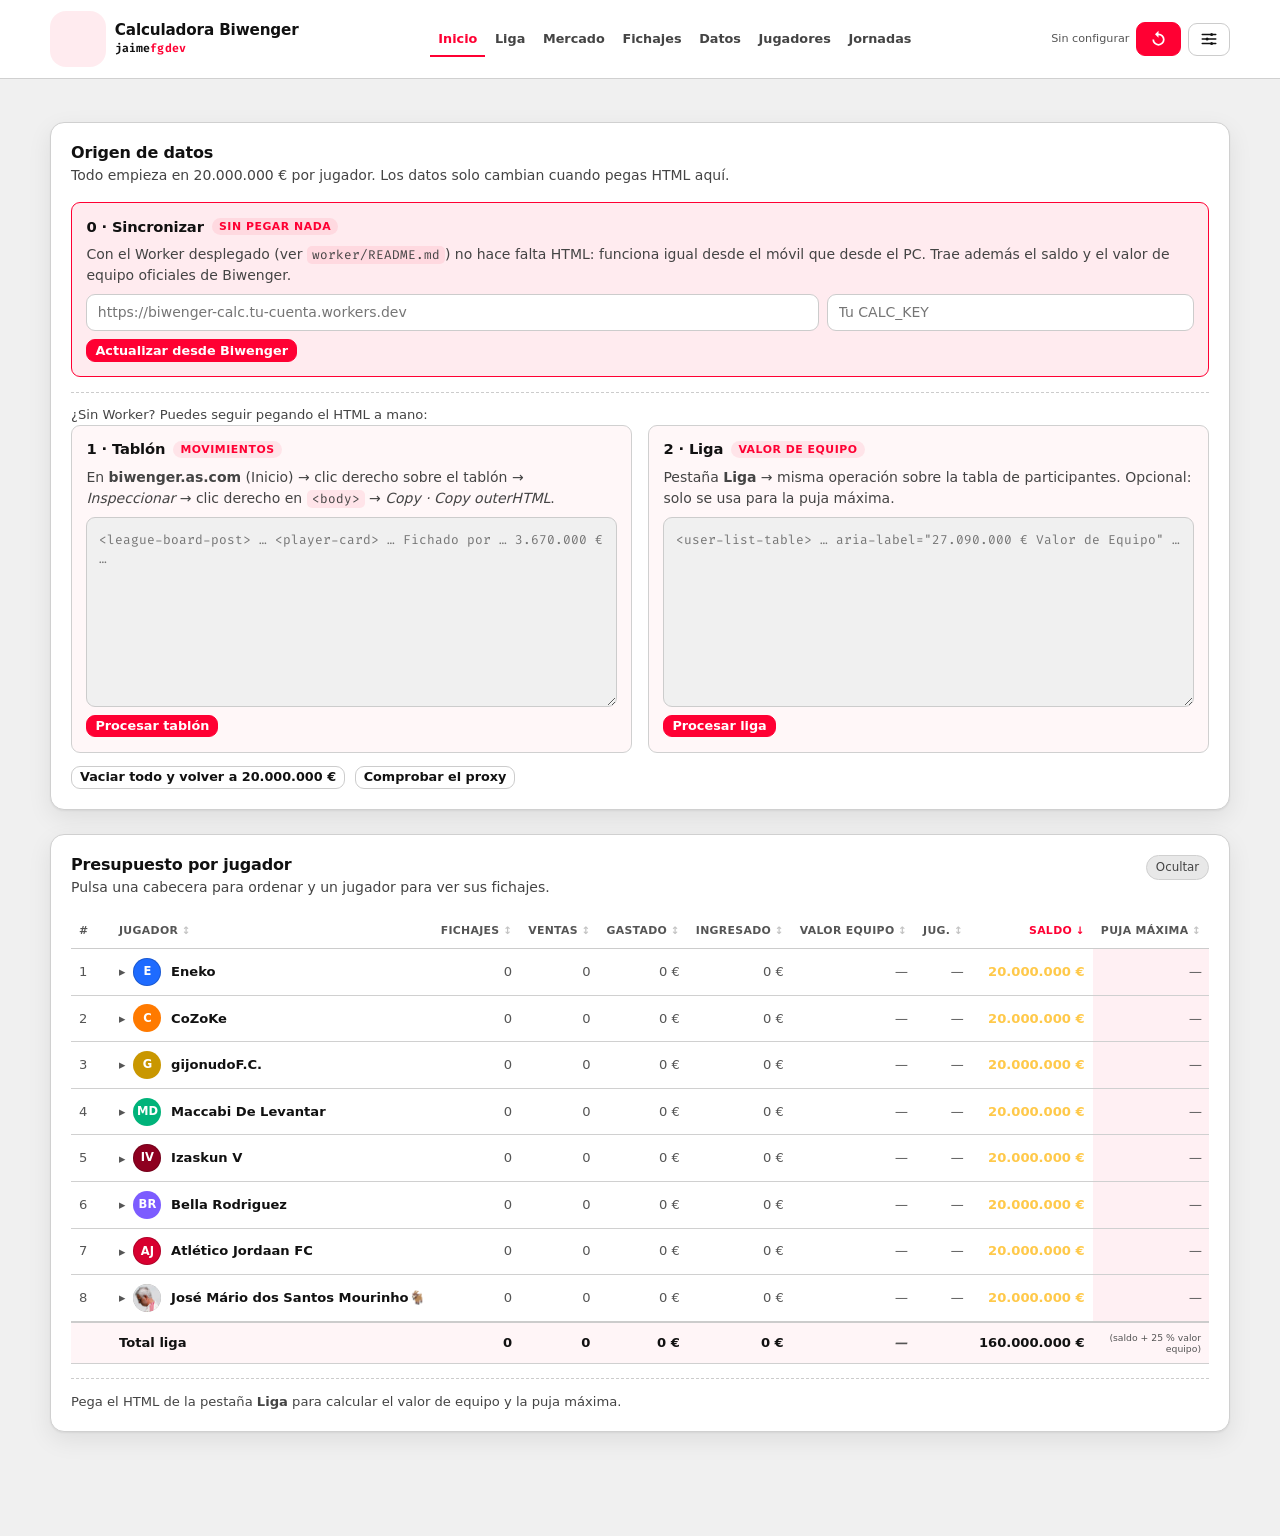
==== commit 907b864a: "Add files via upload" ====
--- a/deno/index.html
+++ b/deno/index.html
@@ -20,14 +20,34 @@
 <link rel="dns-prefetch" href="https://cdn.biwenger.com">
 <!-- El ?v= se sube en cada publicación: obliga al navegador a bajar el archivo
      nuevo en vez de reutilizar el que tenga en caché. -->
-<link rel="stylesheet" href="styles.css?v=234">
+<link rel="stylesheet" href="styles.css?v=320">
 <!-- La tipografia se pide ya, sin esperar a que el CSS termine de leerse. -->
 <link rel="preload" href="GoogleSans-Regular.woff2" as="font" type="font/woff2" crossorigin>
 <!-- El escudo de Biwenger, el mismo que el del boton de Inicio. -->
 <link rel="icon" type="image/svg+xml" href="biwenger.svg">
 <link rel="apple-touch-icon" href="biwenger.svg">
+<!-- Con esto Chrome ofrece «Instalar aplicación»: queda un icono en el
+     escritorio del movil y abre a pantalla completa, sin barra del navegador. -->
+<link rel="manifest" href="manifest.webmanifest">
+<meta name="theme-color" content="#0d0d0d">
+<meta name="mobile-web-app-capable" content="yes">
+<meta name="apple-mobile-web-app-capable" content="yes">
+<meta name="apple-mobile-web-app-status-bar-style" content="black-translucent">
+<meta name="apple-mobile-web-app-title" content="jfgdevcalc">
 </head>
 <body>
+
+<!-- Lo primero que se ve al abrir la app, antes de que haya un solo dato.
+     El escudo mas pequeno que el de la pantalla de arranque del sistema, y
+     debajo la marca con los mismos colores que en Inicio: «jaime» en el color
+     del texto y «fgdev» en el rojo de siempre.
+     Se quita sola en cuanto la web ha pintado; si el JS fallara y no llegara a
+     quitarla, la animacion de mas abajo la esconde igualmente a los seis
+     segundos, para no dejar la app tapada por una portada. -->
+<div class="arranque" id="arranque" aria-hidden="true">
+  <img class="arranque__escudo" src="biwenger.svg" alt="">
+  <p class="arranque__marca">jaime<span>fgdev</span></p>
+</div>
 
 <header class="topbar">
   <div class="wrap topbar__inner">
@@ -118,9 +138,15 @@
 
     <div class="input-panel__actions">
       <button id="btn-reset" class="btn btn--ghost btn--sm" type="button">Vaciar todo y volver a 20.000.000 €</button>
+      <!-- Comprueba de verdad si el proxy puede bajarse el índice de futbolistas,
+           que es de donde salen los puntos, los nombres y los precios. Cuando
+           llega vacío, la web enseña ceros con toda la seguridad del mundo y no
+           había forma de verlo sin montar una URL a mano. -->
+      <button id="btn-diagnostico" class="btn btn--ghost btn--sm" type="button">Comprobar el proxy</button>
       <!-- Qué versión del Worker está desplegada, para no tener que pedírsela a mano. -->
       <span id="worker-version" class="muted worker-version"></span>
     </div>
+    <pre id="diagnostico" class="diagnostico" hidden></pre>
   </section>
 
   <!-- ============================================================
@@ -168,9 +194,9 @@
             <th class="num sortable" data-sort="sells" tabindex="0" aria-sort="none" title="Jugadores vendidos">Ventas</th>
             <th class="num sortable" data-sort="spent" tabindex="0" aria-sort="none">Gastado</th>
             <th class="num sortable" data-sort="earned" tabindex="0" aria-sort="none">Ingresado</th>
-            <th class="num sortable" data-sort="balance" tabindex="0" aria-sort="none" title="20.000.000 € iniciales − gastado + ingresado">Saldo</th>
             <th class="num sortable" data-sort="teamValue" tabindex="0" aria-sort="none">Valor equipo</th>
             <th class="num sortable" data-sort="players" tabindex="0" aria-sort="none" title="Jugadores en plantilla">Jug.</th>
+            <th class="num sortable" data-sort="balance" tabindex="0" aria-sort="none" title="20.000.000 € iniciales − gastado + ingresado">Saldo</th>
             <th class="num sortable" data-sort="maxBid" tabindex="0" aria-sort="none" title="Saldo disponible + 25 % del valor del equipo">Puja máxima</th>
           </tr>
         </thead>
@@ -219,7 +245,7 @@
           <thead>
             <tr>
               <th>Futbolista</th>
-              <th class="num" title="Valor de mercado">Valor</th>
+              <th class="num" title="Valor de mercado, y lo que ha subido o bajado la plantilla de ayer a hoy">Valor</th>
               <th title="Tiempo que queda en el mercado">Queda</th>
               <th title="Ofertas recibidas">Ofertas</th>
             </tr>
@@ -270,6 +296,13 @@
     <div class="panel__head">
       <h2>Mi plantilla</h2>
       <p class="muted" id="squad-count">&nbsp;</p>
+    </div>
+    <!-- Acciones sobre toda la plantilla de una vez. Escriben en Biwenger, así
+         que las tres piden confirmación diciendo a cuántos afectan. -->
+    <div class="squad-lote">
+      <button type="button" class="btn btn--sm" data-lote="renovar">Renovar todas las ventas</button>
+      <button type="button" class="btn btn--sm" data-lote="retirar">Retirar todas las ventas</button>
+      <button type="button" class="btn btn--sm btn--primary" data-lote="vender">Vender toda la plantilla</button>
     </div>
     <div class="table-scroll">
       <table class="table table--squad">
@@ -380,6 +413,12 @@
         </div>
       </section>
     </div>
+
+    <!-- Comprados y luego vendidos: lo que ganó o perdió cada uno con ellos. -->
+    <section id="reventas" class="panel"></section>
+
+    <!-- Lo realizado y lo latente, que son cosas distintas y se tapan si se suman. -->
+    <section id="mercadeo" class="panel"></section>
 
   </div><!-- /panel-datos -->
 
@@ -460,6 +499,7 @@
               <th class="col-rank">#</th>
               <th class="sortable" data-sort="name" tabindex="0" aria-sort="none">Jugador</th>
               <th class="num sortable" data-sort="points" tabindex="0" aria-sort="none">Puntos</th>
+              <th class="num" title="Diferencia de puntos con el primero">Dif.</th>
               <th class="num sortable" data-sort="teamValue" tabindex="0" aria-sort="none">Valor equipo</th>
               <th class="num sortable" data-sort="players" tabindex="0" aria-sort="none" title="Jugadores en plantilla">Jug.</th>
               <th class="num sortable" data-sort="balance" tabindex="0" aria-sort="none">Saldo</th>
@@ -483,7 +523,7 @@
               <th></th>
               <th class="num">Jugadores</th>
               <th class="num">Pagado</th>
-              <th class="num" title="Valor de mercado">Valor</th>
+              <th class="num" title="Valor de mercado, y lo que ha subido o bajado la plantilla de ayer a hoy">Valor</th>
             </tr>
           </thead>
           <tbody id="squads-body"></tbody>
@@ -492,7 +532,29 @@
     </section>
   <!-- Quién gana jornadas y quién está en racha. -->
   <section class="panel">
+    <h2 class="panel__titulo">Los mejores</h2>
     <div class="rankings rankings--dos" id="liga-tandas"></div>
+  </section>
+
+  <!-- Los veinte futbolistas más caros que hay repartidos por la liga, con su
+       dueño. Sale de las ocho plantillas, no del mercado: son los que están
+       fichados, que es lo que interesa saber (quién tiene el patrimonio). -->
+  <section class="panel">
+    <h2 class="panel__titulo">Los más caros de mi liga</h2>
+    <div class="table-scroll">
+      <table class="table table--caros">
+        <thead>
+          <tr>
+            <th class="col-rank">#</th>
+            <th>Futbolista</th>
+            <th>Propietario</th>
+            <th class="num" title="Lo que ha subido o bajado de ayer a hoy">Hoy</th>
+            <th class="num">Valor</th>
+          </tr>
+        </thead>
+        <tbody id="caros-body"></tbody>
+      </table>
+    </div>
   </section>
 
   </div><!-- /panel-managers -->
@@ -525,6 +587,7 @@
       <div id="ambitos-puntos"></div>
       <div id="rankings-puntos" class="rankings"></div>
     </section>
+  
   </div><!-- /panel-datos -->
 
 
@@ -536,10 +599,23 @@
       <div class="panel__head panel__head--row">
         <div>
           <h2>Jugadores</h2>
-          <p class="muted" id="jugadores-cuenta">&nbsp;</p>
         </div>
         <input id="jugadores-buscar" class="field" type="search" spellcheck="false"
           placeholder="Buscar futbolista o equipo…" aria-label="Buscar futbolista">
+      </div>
+      <!-- Filtro por demarcacion. «Todos» manda mientras no elijas ninguna;
+           en cuanto marcas una o varias, se apaga solo. -->
+      <div class="puesto-filtros" role="group" aria-label="Filtrar por demarcación">
+        <button type="button" class="puesto-filtro puesto-filtro--todos is-on"
+          data-puesto-filtro="0" aria-pressed="true">Todos</button>
+        <button type="button" class="puesto-filtro puesto-filtro--por"
+          data-puesto-filtro="1" aria-pressed="false">PT</button>
+        <button type="button" class="puesto-filtro puesto-filtro--def"
+          data-puesto-filtro="2" aria-pressed="false">DF</button>
+        <button type="button" class="puesto-filtro puesto-filtro--med"
+          data-puesto-filtro="3" aria-pressed="false">MC</button>
+        <button type="button" class="puesto-filtro puesto-filtro--del"
+          data-puesto-filtro="4" aria-pressed="false">DL</button>
       </div>
       <div id="jugadores-body" class="jugadores-rejilla"></div>
     </section>
@@ -599,6 +675,42 @@
 
 </main>
 
-<script src="app.js?v=252"></script>
+<script src="app.js?v=365"></script>
+<script>
+  /* El service worker solo cachea los archivos de la app, nunca los datos.
+     Se registra al final para que no compita con la primera carga.
+
+     Y se le obliga a buscar versión nueva. En el PC basta con recargar, pero la
+     app instalada en el móvil casi nunca «navega»: se abre y se reanuda, así
+     que el navegador no llega a comprobar si hay un service worker nuevo y se
+     queda sirviendo el index.html viejo —y con él, un app.js viejo— durante
+     días. Se le pregunta al arrancar y cada vez que la app vuelve al primer
+     plano; cuando el nuevo toma el control, se recarga una sola vez. */
+  if ('serviceWorker' in navigator) {
+    window.addEventListener('load', function () {
+      navigator.serviceWorker.register('sw.js').then(function (registro) {
+        var mirar = function () { registro.update().catch(function () {}); };
+        mirar();
+        document.addEventListener('visibilitychange', function () {
+          if (!document.hidden) mirar();
+        });
+      }).catch(function () {
+        /* Sin service worker la app funciona igual: esto solo es velocidad. */
+      });
+
+      /* Una sola recarga, y solo si YA había un service worker mandando. En la
+         primera visita no hay nada viejo que sustituir, y para cuando salta el
+         evento `controller` ya apunta al nuevo, así que hay que haberlo mirado
+         antes: si no, la primera visita se recargaría sola sin motivo. */
+      var habiaControl = !!navigator.serviceWorker.controller;
+      var recargando = false;
+      navigator.serviceWorker.addEventListener('controllerchange', function () {
+        if (recargando || !habiaControl) return;
+        recargando = true;
+        window.location.reload();
+      });
+    });
+  }
+</script>
 </body>
 </html>
--- a/deno/styles.css
+++ b/deno/styles.css
@@ -1,2720 +1,3506 @@
-/* ===========================================================
-   Calculadora Biwenger — hoja de estilos
-   =========================================================== */
-
-@import url('https://fonts.googleapis.com/css2?family=Fira+Code:wght@400;700&display=swap');
-
-/* Fuentes locales (los .ttf viven junto a este archivo). */
-/* Las dos fuentes iban en .ttf y pesaban cuatro megas entre las dos: era, de
-   lejos, lo que más tardaba en cargar, sobre todo en el móvil. En .woff2 y
-   dejando solo los caracteres que hacen falta (latín completo, para los
-   nombres extranjeros, más los símbolos que usa la web) se quedan en 77 KB:
-   un 98 % menos. El .ttf se deja de respaldo por si un navegador viejo no
-   entiende woff2, pero ese solo lo bajará él. */
-@font-face {
-  font-family: 'GoogleSans';
-  src: url('GoogleSans-Regular.woff2') format('woff2'),
-       url('GoogleSans-Regular.ttf') format('truetype');
-  font-weight: normal;
-  font-style: normal;
-  font-display: swap;
-}
-
-@font-face {
-  font-family: 'GoogleSans';
-  src: url('GoogleSans-Bold.woff2') format('woff2'),
-       url('GoogleSans-Bold.ttf') format('truetype');
-  font-weight: bold;
-  font-style: normal;
-  font-display: swap;
-}
-
-/* El `display` del navegador para [hidden] lo pisa cualquier clase propia que
-   traiga su propio display (grid, flex…). Sin esto, un panel "oculto" sigue
-   ocupando sitio y, si va en position:fixed, se traga todos los clics. */
-[hidden] { display: none !important; }
-
-/* Paleta heredada de styles1.css: negro casi puro + acento rojo #ff0033.
-   El tema oscuro es el de partida; el claro llega por prefers-color-scheme. */
-:root {
-  --bg:            #050505;
-  --bg-elev:       #0f0f0f;
-  --bg-surface:    #111111;
-  --border:        #222222;
-  --border-strong: #333333;
-  --border-hover:  #444444;
-  --text:          #f0f0f0;
-  --text-soft:     #cccccc;
-  --text-faint:    #999999;
-
-  --accent:        #ff0033;
-  --accent-rgb:    255, 0, 51;
-  --accent-soft:   rgba(255, 0, 51, .1);
-
-  --pos:           #00d68f;
-  --pos-soft:      rgba(0, 214, 143, .12);
-  --neg:           #ff0033;
-  --neg-soft:      rgba(255, 0, 51, .1);
-
-  /* La silueta del aspa de borrar. Se declara una vez aquí y no cambia con el
-     tema: el color no vive en el dibujo, lo pone la máscara. */
-  --aspa: url("data:image/svg+xml,%3Csvg xmlns='http://www.w3.org/2000/svg' viewBox='0 0 16 16'%3E%3Cpath d='M4 4 L12 12 M12 4 L4 12' stroke='%23000' stroke-width='2.2' stroke-linecap='round'/%3E%3C/svg%3E");
-
-  --radius:        14px;
-  --radius-sm:     9px;
-  --shadow:        0 1px 2px rgba(0, 0, 0, .5), 0 8px 24px rgba(0, 0, 0, .55);
-  --font:          'GoogleSans', system-ui, -apple-system, "Segoe UI", Roboto, "Helvetica Neue", Arial, sans-serif;
-  --mono:          'Fira Code', ui-monospace, "SF Mono", "Cascadia Mono", Consolas, monospace;
-}
-
-@media (prefers-color-scheme: light) {
-  :root {
-    --bg:            #f0f0f0;
-    --bg-elev:       #ffffff;
-    --bg-surface:    #e8e8e8;
-    --border:        #d0d0d0;
-    --border-strong: #cccccc;
-    --border-hover:  #aaaaaa;
-    --text:          #111111;
-    --text-soft:     #444444;
-    --text-faint:    #555555;
-
-    --accent-soft:   rgba(255, 0, 51, .08);
-
-    --pos:           #0a8f56;
-    --pos-soft:      rgba(10, 143, 86, .1);
-    --neg:           #d80030;
-    --neg-soft:      rgba(216, 0, 48, .09);
-
-    --shadow:        0 1px 2px rgba(0, 0, 0, .06), 0 8px 24px rgba(0, 0, 0, .08);
-  }
-}
-
-/* ---------- Modo claro ----------
-   Se enciende dejando pulsado el escudo de Inicio diez segundos, y se apaga
-   igual. Es el mismo claro que ya traía la web para quien tiene el sistema en
-   claro; aquí se puede pedir a mano, sin depender del sistema.
-
-   Va con `:root[data-tema]` (dos señas) para que gane tanto al oscuro de
-   partida como al claro automático del sistema. */
-:root[data-tema="claro"] {
-  --bg:            #f0f0f0;
-  --bg-elev:       #ffffff;
-  --bg-surface:    #e8e8e8;
-  --border:        #d0d0d0;
-  --border-strong: #cccccc;
-  --border-hover:  #aaaaaa;
-  --text:          #111111;
-  --text-soft:     #444444;
-  --text-faint:    #555555;
-
-  --accent:        #ff0033;
-  --accent-rgb:    255, 0, 51;
-  --accent-soft:   rgba(255, 0, 51, .08);
-
-  --pos:           #0a8f56;
-  --pos-soft:      rgba(10, 143, 86, .1);
-  --neg:           #d80030;
-  --neg-soft:      rgba(216, 0, 48, .09);
-
-  --marca:         #b8860b;
-  --shadow:        0 1px 2px rgba(0, 0, 0, .06), 0 8px 24px rgba(0, 0, 0, .08);
-}
-
-/* En claro, el verde fuerte de las píldoras con importe (aceptar oferta) y de
-   la de «Ofertas» quedaba casi negro sobre fondo blanco: se medía en 4,0:1 de
-   contraste, por debajo de lo legible. Se aclara solo ahí; en oscuro se queda
-   como estaba, que sobre negro se lee bien.
-
-   Los selectores llevan dos señas a propósito, para ganarle a `.btn--ok`. */
-@media (prefers-color-scheme: light) {
-  :root:not([data-tema="oscuro"]) .btn--ok,
-  :root:not([data-tema="oscuro"]) .ambito--avisa {
-    background: #d8f3e4; border-color: #a9e0c6; color: #0a5c3a;
-  }
-}
-:root[data-tema="claro"] .btn--ok,
-:root[data-tema="claro"] .ambito--avisa {
-  background: #d8f3e4; border-color: #a9e0c6; color: #0a5c3a;
-}
-
-/* Y al revés: si el sistema está en claro, se puede forzar el oscuro. */
-:root[data-tema="oscuro"] {
-  --bg:            #050505;
-  --bg-elev:       #0f0f0f;
-  --bg-surface:    #111111;
-  --border:        #222222;
-  --border-strong: #333333;
-  --border-hover:  #444444;
-  --text:          #f0f0f0;
-  --text-soft:     #cccccc;
-  --text-faint:    #999999;
-
-  --accent:        #ff0033;
-  --accent-rgb:    255, 0, 51;
-  --accent-soft:   rgba(255, 0, 51, .1);
-
-  --pos:           #00d68f;
-  --pos-soft:      rgba(0, 214, 143, .12);
-  --neg:           #ff0033;
-  --neg-soft:      rgba(255, 0, 51, .1);
-
-  --marca:         #ffc233;
-  --shadow:        0 1px 2px rgba(0, 0, 0, .5), 0 8px 24px rgba(0, 0, 0, .55);
-}
-
-* { box-sizing: border-box; }
-
-body {
-  margin: 0;
-  background: var(--bg);
-  color: var(--text);
-  font-family: var(--font);
-  font-size: 15px;
-  line-height: 1.5;
-  -webkit-font-smoothing: antialiased;
-}
-
-h1, h2, h3 { margin: 0; line-height: 1.25; letter-spacing: -.01em; }
-p { margin: 0; }
-code { font-family: var(--mono); font-size: .9em; background: var(--accent-soft); padding: 1px 5px; border-radius: 5px; }
-
-.wrap { width: min(1180px, 100% - 2.5rem); margin-inline: auto; }
-.muted { color: var(--text-soft); font-size: .875rem; }
-
-/* ---------- Topbar ---------- */
-.topbar {
-  background: var(--bg-elev);
-  border-bottom: 1px solid var(--border);
-  position: sticky; top: 0; z-index: 20;
-}
-.topbar__inner {
-  display: flex; align-items: center; justify-content: space-between;
-  gap: .6rem; padding: .7rem 0;
-  flex-wrap: wrap;   /* en ventanas muy estrechas las pestañas bajan de línea */
-}
-/* Con seis pestañas, «Actualizado / Actualizar / ajustes» se caían a otra
-   fila: se aprieta todo hasta que vuelve a caber de una. */
-.topbar__inner > * { min-width: 0; }
-.brand { display: flex; align-items: center; gap: .55rem; flex: 0 0 auto; }
-.brand__logo {
-  width: 56px; height: 56px; flex: none;
-  display: grid; place-items: center;
-  font-size: 1.35rem;
-  background: var(--accent-soft);
-  border: 0;
-  border-radius: 16px;
-  cursor: pointer;
-  transition: transform .12s, background .15s;
-}
-/* El escudo de Biwenger, en vez del balón. Se deja respirar dentro del
-   cuadrado y manda su propia proporción (es más alto que ancho). */
-.brand__escudo { height: 47px; width: auto; display: block; }
-/* El de la pestaña solo se usa ahí; en la cabecera manda el original. */
-.brand__escudo--morado { display: none; }
-
-/* Mientras dejas pulsado el escudo, se va rellenando por debajo: diez
-   segundos sin ninguna señal parecerían que no hace nada. */
-.brand__logo--cargando {
-  background:
-    linear-gradient(to top, var(--accent-soft) var(--tema-avance, 0%), transparent var(--tema-avance, 0%));
-}
-
-/* Aviso corto abajo del todo, para decir a qué modo se ha cambiado. */
-.toast {
-  position: fixed; left: 50%; bottom: 1.2rem; transform: translateX(-50%) translateY(1rem);
-  z-index: 95; pointer-events: none;
-  padding: .5rem .9rem; border-radius: 100px;
-  background: var(--bg-elev); border: 1px solid var(--border-strong);
-  color: var(--text); font-size: .82rem; box-shadow: var(--shadow);
-  opacity: 0; transition: opacity .18s, transform .18s;
-}
-.toast--visible { opacity: 1; transform: translateX(-50%) translateY(0); }
-.brand__logo:hover { transform: scale(1.08); background: color-mix(in srgb, var(--accent) 18%, transparent); }
-.brand__logo:active { transform: scale(.96); }
-.brand__logo:focus-visible { outline: 2px solid var(--accent); outline-offset: 2px; }
-.brand h1 { font-size: .95rem; font-weight: 650; white-space: nowrap; }
-.brand__sub { color: var(--text-faint); font-size: .72rem; }
-/* Tu firma, como en tu portfolio: nombre en blanco y «fgdev» en rojo.
-   En modo claro el blanco se volvería invisible, así que usa la tinta normal. */
-.brand__sub--me { color: var(--text); font-weight: 650; letter-spacing: .01em; font-family: var(--mono); }
-/* Sigue el color de la marca, para que acompañe al tema que toque. */
-.brand__sub--me span { color: var(--accent); }
-
-/* ---------- Pestañas ---------- */
-.tabs { display: flex; gap: .1rem; flex: 1 1 auto; justify-content: center; }
-.tab {
-  font: inherit; font-size: .8rem; font-weight: 560;
-  color: var(--text-soft);
-  background: transparent;
-  border: 0;
-  border-bottom: 2px solid transparent;
-  padding: .45rem .5rem;
-  cursor: pointer;
-  white-space: nowrap;
-}
-.tab:hover { color: var(--text); }
-.tab[aria-selected="true"] { color: var(--accent); border-bottom-color: var(--accent); }
-.tab:focus-visible { outline: 2px solid var(--accent); outline-offset: -2px; }
-
-/* ---------- Mi mercado ---------- */
-.market-grid {
-  display: grid; gap: 1.5rem;
-  grid-template-columns: repeat(2, minmax(0, 1fr));
-  align-items: start;
-}
-/* La de ventas lleva una columna más de contenido: se le da más ancho. */
-#panel-inicio .market-grid { grid-template-columns: minmax(0, .92fr) minmax(0, 1.08fr); }
-/* Entre 720 y 1100 las dos tablas van justas: se recortan hueco y relleno
-   para que quepan enteras sin desplazable. */
-@media (min-width: 721px) and (max-width: 1100px) {
-  #panel-inicio .market-grid { gap: .8rem; }
-  #panel-inicio .market-grid .panel { padding: .9rem; }
-}
-@media (max-width: 720px) { #panel-inicio .market-grid { grid-template-columns: 1fr; } }
-/* Apiladas solo cuando la pantalla es de verdad estrecha. */
-@media (max-width: 720px) {
-  .market-grid { grid-template-columns: 1fr; }
-}
-/* La rejilla le quita el margen a sus paneles: hay que reponerlo abajo o el
-   bloque siguiente queda pegado. */
-.market-grid .panel { margin-bottom: 0; }
-.market-grid { margin-bottom: 1.5rem; }
-
-.switch {
-  width: 34px; height: 19px;
-  padding: 0;
-  border: 1px solid var(--border-strong);
-  border-radius: 100px;
-  background: var(--bg);
-  cursor: pointer;
-  display: inline-flex; align-items: center;
-  transition: background .15s, border-color .15s;
-}
-.switch span {
-  width: 13px; height: 13px;
-  margin-left: 2px;
-  border-radius: 50%;
-  background: var(--text-faint);
-  transition: transform .15s, background .15s;
-}
-.switch[aria-pressed="true"] span { transform: translateX(15px); }
-/* Verde para lo que entra (ventas y ofertas), rojo para lo que sale (pujas). */
-.switch--in[aria-pressed="true"] { background: var(--pos-soft); border-color: var(--pos); }
-.switch--in[aria-pressed="true"] span { background: var(--pos); }
-.switch--out[aria-pressed="true"] { background: var(--neg-soft); border-color: var(--neg); }
-.switch--out[aria-pressed="true"] span { background: var(--neg); }
-.switch:focus-visible { outline: 2px solid var(--accent); outline-offset: 2px; }
-
-.row-sim { background: var(--accent-soft) !important; }
-/* Cuánto mejora o empeora la oferta respecto al valor de mercado. */
-.delta { font-size: .72rem; font-weight: 640; white-space: nowrap; }
-.delta--up { color: var(--pos); }
-.delta--down { color: var(--neg); }
-/* Sin cambio: el guion y la cifra en el color normal del texto. */
-.delta--igual { color: var(--text); }
-
-.btn--icon { display: inline-grid; place-items: center; padding: .45rem .55rem; line-height: 0; }
-.bid { display: inline-flex; align-items: center; gap: .4rem; margin-right: .6rem; }
-
-/* ---------- Cuenta atrás de la jornada ---------- */
-.round { border-left: 3px solid var(--accent); }
-.round__top {
-  display: flex; align-items: center; justify-content: space-between;
-  gap: 1rem; flex-wrap: wrap;
-}
-.round__toggle {
-  display: flex; align-items: baseline; gap: .35rem; flex-wrap: wrap;
-  background: none; border: 0; padding: 0; margin: 0;
-  color: inherit; font: inherit; text-align: left; cursor: pointer;
-}
-.round__toggle:disabled { cursor: default; }
-.round__toggle:disabled .round__caret { display: none; }
-.round__label { font-size: .78rem; text-transform: uppercase; letter-spacing: .04em; color: var(--text-faint); }
-.round__name { font-size: 1.05rem; }
-.round__when { font-size: .82rem; color: var(--text-soft); }
-.round__caret { font-size: .7rem; color: var(--text-faint); transition: transform .15s ease; }
-.round__toggle[aria-expanded="true"] .round__caret { transform: rotate(90deg); }
-
-/* El reloj es texto, no una fila de cajas: números algo mayores y en el
-   color de acento; la unidad, discreta al lado. */
-.round__clock {
-  /* Centrado, no «baseline»: en juego lleva escudos al lado de los números, y
-     la base de una imagen es su borde inferior, no la de un dígito. Antes
-     esto solo se arreglaba con la jornada por empezar; en juego se quedaba
-     descolgado otra vez. */
-  display: flex; align-items: center; gap: .9rem; flex-wrap: wrap;
-  font-family: var(--mono);
-  font-variant-numeric: tabular-nums;
-}
-.round__unit { display: inline-flex; align-items: baseline; gap: .18rem; }
-.round__value { font-size: 1.18rem; font-weight: 700; line-height: 1; color: var(--accent); }
-.round__unit small { font-size: .68rem; color: var(--text-faint); }
-
-/* Los partidos de la jornada, agrupados por día. */
-.round__games { margin-top: .9rem; border-top: 1px solid var(--border); padding-top: .3rem; }
-.round__day {
-  margin: .7rem 0 .25rem; font-size: .72rem; text-transform: uppercase;
-  letter-spacing: .05em; color: var(--text-faint);
-}
-.round__game {
-  display: grid; grid-template-columns: 3.4rem 1fr auto;
-  /* Centrado, que ahora hay escudos y con «baseline» quedaban descolgados. */
-  align-items: center; gap: .6rem;
-  padding: .3rem 0; font-size: .86rem;
-  border-bottom: 1px solid var(--border);
-}
-.round__teams { display: inline-flex; align-items: center; }
-.round__equipo { display: inline-flex; align-items: center; }
-.round__escudo { width: 22px; height: 22px; object-fit: contain; display: block; }
-.round__game:last-child { border-bottom: 0; }
-.round__hour { font-family: var(--mono); color: var(--text-soft); }
-.round__vs { margin: 0 .35rem; color: var(--text-faint); }
-.round__tv { font-size: .78rem; color: var(--accent); text-align: right; }
-
-/* ---------- Jornada en juego ---------- */
-.round__live {
-  display: inline-flex; align-items: center; gap: .35rem;
-  font-family: var(--font); font-size: .78rem; font-weight: 700;
-  text-transform: uppercase; letter-spacing: .05em;
-  color: var(--marca);
-}
-.round__live::before {
-  content: ''; width: .5rem; height: .5rem; border-radius: 50%;
-  background: var(--marca); animation: latido 1.6s ease-in-out infinite;
-}
-@keyframes latido { 0%, 100% { opacity: 1; } 50% { opacity: .25; } }
-@media (prefers-reduced-motion: reduce) { .round__live::before { animation: none; } }
-
-/* El partido en juego va en el rótulo de la izquierda, junto a la jornada. */
-.round__when .round__live { margin-right: .4rem; }
-.round__when { display: inline-flex; align-items: center; gap: .1rem; flex-wrap: wrap; }
-
-/* Con un partido rodando, en el reloj va ese partido y su marcador. */
-.round__ahora {
-  display: inline-flex; align-items: center; gap: .4rem;
-  font-family: var(--font); font-size: .86rem;
-}
-.round__ahora .round__score {
-  font-family: var(--mono); color: var(--marca); font-weight: 700;
-  padding: .05rem .35rem; background: var(--bg-surface); border-radius: var(--radius-sm);
-}
-/* El minuto, pegado al marcador y con su mismo peso. */
-.round__minuto { font-family: var(--mono); font-weight: 700; color: var(--marca); }
-/* En la lista de partidos el distintivo va como el de la cabecera, pero sin
-   mayúsculas forzadas: ahí conviven con los nombres de los canales. */
-.round__live--fila { text-transform: none; letter-spacing: 0; gap: .3rem; }
-
-/* El reloj pasa a contar al siguiente partido, y lo dice. En móvil el aviso de
-   «en juego» y la cuenta no caben de una: se deja que caiga a otra línea. */
-.round__next { display: inline-flex; align-items: center; gap: .55rem; flex-wrap: wrap; }
-.round__next small {
-  font-family: var(--font); font-size: .68rem; color: var(--text-faint);
-}
-
-/* Marcador ya jugado: manda sobre los nombres de los equipos. */
-.round__score {
-  font-family: var(--mono); font-variant-numeric: tabular-nums;
-  font-weight: 700; color: var(--text);
-}
-.round__game--live .round__score { color: var(--marca); }
-.round__game--done { color: var(--text-soft); }
-.round__final { font-size: .78rem; color: var(--text-faint); }
-.round__playing { font-size: .78rem; font-weight: 700; color: var(--marca); }
-
-/* El once ideal va solo en su bloque, así que se centra. */
-.panel__head--center { text-align: center; }
-
-/* Los rankings de la temporada, por temas y no en una parrilla suelta: goles,
-   disciplina, participación y portería, cada uno en su fila. */
-.rankings-temporada { display: grid; gap: 1.4rem; }
-.rankings-fila { display: grid; gap: .8rem; align-items: start; }
-/* Tres y dos SIEMPRE, en móvil igual que en el ordenador: sin consulta de
-   medios que los reordene por ancho de pantalla.
-
-   Las dos filas usan la misma rejilla de seis columnas y cada tarjeta ocupa
-   dos: así una tarjeta mide igual esté en una fila de tres o de dos. La de
-   dos empieza en la segunda columna, y le sobra una a cada lado, con lo que
-   queda centrada en vez de estirada a media pantalla. */
-.rankings-fila { grid-template-columns: repeat(6, minmax(0, 1fr)); }
-.rankings-fila > .ranking { grid-column: span 2; }
-.rankings-fila--2 > .ranking:first-child { grid-column: 2 / span 2; }
-/* Estas filas no se pulsan: no llevan el gráfico por jornada. */
-.ranking__boton--fijo { cursor: default; }
-
-/* Rótulo que agrupa varios paneles bajo un mismo tema. */
-.seccion__titulo {
-  font-size: 1.05rem; font-weight: 650;
-  margin: 1.6rem 0 .7rem;
-}
-
-/* La píldora que cambia de ámbito, arrimada a la derecha dentro del cuadro. */
-.rankings__mando--derecha { justify-content: flex-end; }
-
-/* Cabecera dentro del cuadro: el rótulo a la izquierda y la píldora a la
-   derecha, en la misma línea. */
-.panel__cab {
-  display: flex; align-items: center; justify-content: space-between;
-  gap: .6rem; flex-wrap: wrap; margin-bottom: 1rem;
-}
-/* Dentro del cuadro no hace falta el aire de arriba que lleva suelto. */
-.seccion__titulo--dentro { margin: 0; }
-
-/* ---------- Quién puntúa en la liga ---------- */
-/* Las cuatro siempre en una fila, también en móvil: ahí la página se ve con
-   1024 px de ancho y caben. Los nombres largos se recortan con puntos. */
-.rankings {
-  display: grid; gap: .8rem;
-  grid-template-columns: repeat(4, minmax(0, 1fr));
-}
-
-/* Mandos de casa/fuera y demarcación, encima de las cuatro listas. */
-.ambitos { display: flex; flex-wrap: wrap; gap: .3rem; margin-bottom: .5rem; }
-.ambito {
-  font: inherit; font-size: .74rem;
-  padding: .18rem .55rem;
-  color: var(--text-soft); background: var(--bg-surface);
-  border: 1px solid var(--border); border-radius: 100px;
-  cursor: pointer;
-}
-.ambito:hover { border-color: var(--border-hover); color: var(--text); }
-.ambito[aria-pressed="true"] {
-  color: var(--accent); border-color: var(--accent); background: var(--accent-soft);
-}
-.ambito:focus-visible { outline: 2px solid var(--accent); outline-offset: 2px; }
-
-/* La píldora de ver pujas: roja siempre, pase lo que pase. Va después de
-   `.ambito` a propósito: con la misma especificidad manda la última, y puesta
-   antes se quedaba gris. */
-.ambito--rojo,
-.ambito--rojo:hover,
-.ambito--rojo[aria-pressed="true"] {
-  background: var(--neg); border-color: var(--neg); color: #fff;
-}
-.ambito--rojo:hover { filter: brightness(1.1); }
-
-/* Las píldoras de ámbito de Datos (Rankings y Puntos): rojas de borde y letra,
-   con el fondo del sitio. Van después de `.ambito` y de `.ambito--on` para que
-   ni el estado encendido les cambie el color. */
-.ambito--marco,
-.ambito--marco:hover,
-.ambito--marco:focus,
-.ambito--marco.ambito--on,
-.ambito--marco[aria-pressed="true"] {
-  background: transparent; border-color: var(--neg); color: var(--neg);
-}
-.ambito--marco:hover { background: var(--neg-soft); }
-
-/* El filtro del mercado: gris muy claro con la letra negra, y siempre igual.
-   Los colores van fijos y no en variables porque no debe cambiar ni con el
-   tema oscuro ni al pulsarlo. Va después de `.ambito` para que gane. */
-.ambito--gris,
-.ambito--gris:hover,
-.ambito--gris:focus,
-.ambito--gris[aria-pressed="true"] {
-  background: #ececec; border-color: #d4d4d4; color: #111;
-}
-.ambito--gris:hover { border-color: #bdbdbd; }
-
-/* Aviso de que lo que se ve es el respaldo, no lo de ahora mismo. */
-.stale { color: var(--warn, #e08b14); }
-
-/* La cuenta atrás del mercado y su filtro, en la misma línea. */
-.market-sub { display: flex; align-items: center; gap: .5rem; flex-wrap: wrap; }
-.market-sub p { margin: 0; }
-
-/* Las pujas: una celda más del diálogo, a la altura de «Tu puja de ahora»,
-   con la píldora arrimada a la derecha y sin rótulo encima. */
-.op-pujas { align-items: flex-end; justify-content: flex-end; }
-.op-pujas dd { display: flex; justify-content: flex-end; }
-
-.ranking { min-width: 0; }
-.ranking__title { font-size: .9rem; font-weight: 650; }
-.ranking__list { list-style: none; margin: 0; padding: 0; counter-reset: puesto; }
-/* La fila es un bloque para que el gráfico, al abrirse, ocupe todo el ancho;
-   la rejilla vive en el botón. */
-.ranking__row {
-  counter-increment: puesto;
-  padding: .3rem 0;
-  border-bottom: 1px solid var(--border);
-  font-size: .82rem;
-}
-.ranking__row:last-child { border-bottom: 0; }
-.ranking__boton::before {
-  content: counter(puesto);
-  font-family: var(--mono); font-size: .7rem; color: var(--text-faint); text-align: right;
-}
-/* El nombre puede ser largo: se corta él, no la fila. */
-.ranking__quien { min-width: 0; display: grid; gap: 0; }
-.ranking__row .with-crest { min-width: 0; }
-.ranking__row .player-name { overflow: hidden; text-overflow: ellipsis; white-space: nowrap; }
-.ranking__owner {
-  /* El tamaño lo afina ajustarNombres() para que el nombre quepa entero. */
-  font-size: .66rem; color: var(--text-faint);
-  white-space: nowrap; overflow: hidden;
-  padding-left: 26px;   /* alineado con el nombre, bajo la foto */
-}
-.ranking__value { text-align: right; white-space: nowrap; font-variant-numeric: tabular-nums; }
-.ranking__sub { display: block; font-size: .66rem; font-weight: 400; color: var(--text-faint); }
-
-/* La fila entera es pulsable: abre el gráfico por jornada. */
-.ranking__boton {
-  display: grid; align-items: center; gap: .5rem;
-  grid-template-columns: 1.2rem minmax(0, 1fr) auto;
-  width: 100%; padding: 0; margin: 0;
-  font: inherit; color: inherit; text-align: left;
-  background: transparent; border: 0; cursor: pointer;
-}
-.ranking__boton:hover .player-name { color: var(--accent); }
-.ranking__boton:focus-visible { outline: 2px solid var(--accent); outline-offset: 2px; }
-.ranking__row--abierta { background: var(--bg-surface); }
-
-/* ---------- Puntos jornada a jornada ----------
-   Una columna por jornada, de izquierda a derecha. Con muchas jornadas la tira
-   se desplaza sola en horizontal en vez de estrujar las columnas. */
-/* El hueco de arriba es el sitio del globito: sin él taparía las barras. */
-.barras { position: relative; margin: .5rem 0 .2rem; padding-top: 3rem; }
-.barras__cuerpo { display: flex; align-items: stretch; gap: 1px; touch-action: none; }
-/* La jornada señalada, para saber de cuál habla el globito. */
-.barras__col--activa .barras__barra { filter: brightness(1.35); }
-.barras__col--activa { background: var(--bg-surface); }
-
-/* Globito con la jornada y sus puntos, encima de la columna señalada. */
-.barras__tip {
-  position: absolute; top: 0; transform: translateX(-50%);
-  display: grid; justify-items: center;
-  padding: .15rem .4rem;
-  background: var(--bg-elev); border: 1px solid var(--border-strong);
-  border-radius: var(--radius-sm);
-  box-shadow: var(--shadow);
-  pointer-events: none; white-space: nowrap; z-index: 4;
-}
-.barras__tip strong { font-family: var(--mono); font-size: .66rem; color: var(--text-faint); }
-.barras__tip span { font-size: .78rem; font-weight: 700; font-variant-numeric: tabular-nums; }
-/* Las 38 caben siempre: las jornadas sin jugar quedan como hueco a la derecha. */
-.barras__col { flex: 1 1 0; min-width: 0; display: flex; }
-.barras__eje {
-  display: flex; justify-content: space-between;
-  margin-top: .15rem;
-  font-family: var(--mono); font-size: .58rem; color: var(--text-faint);
-}
-
-/* La pista tiene alto fijo; sin negativos la barra sube desde abajo y, con
-   ellos, la mitad de abajo cuelga desde la línea del cero. */
-.barras__pista { display: flex; flex-direction: column; width: 100%; height: 52px; }
-.barras__mitad { flex: 1 1 0; display: flex; align-items: flex-end; }
-.barras__mitad--neg { align-items: flex-start; border-top: 1px solid var(--border-strong); }
-.barras__barra { width: 100%; border-radius: 2px 2px 0 0; background: var(--viz-1, #2a78d6); }
-.barras__barra--neg { border-radius: 0 0 2px 2px; background: var(--neg); }
-/* Jornada sin jugar: solo la marca del suelo, para que se lea el eje entero. */
-.barras__col--vacia { border-bottom: 1px solid var(--border); }
-
-/* Dentro del desglose de una plantilla, la fila del futbolista se pulsa. */
-.fila-puntos { cursor: pointer; }
-.fila-puntos:hover .player-name { color: var(--accent); }
-
-/* Los puntos de la clasificación abren el desglose por futbolista. */
-.puntos-toggle {
-  font: inherit; color: inherit;
-  background: transparent; border: 0;
-  padding: 0; margin: 0;
-  cursor: pointer;
-  border-bottom: 1px dashed var(--border-strong);
-}
-.puntos-toggle:hover { color: var(--accent); border-bottom-color: var(--accent); }
-.puntos-toggle:focus-visible { outline: 2px solid var(--accent); outline-offset: 2px; }
-.puntos-toggle[aria-expanded="true"] { color: var(--accent); border-bottom-color: var(--accent); }
-
-/* ---------- El campo ---------- */
-.field-label { display: flex; align-items: center; gap: .5rem; font-size: .8rem; color: var(--text-soft); }
-.field-label .field { min-width: 110px; }
-
-/* Proporción de campo real (68 × 105) y ancho contenido: si se estira a todo
-   lo ancho deja de parecer un campo. */
-.pitch {
-  position: relative;
-  display: flex; flex-direction: column; justify-content: space-around;
-  gap: .4rem;
-  width: min(100%, 460px);
-  aspect-ratio: 68 / 96;
-  margin: 0 auto;
-  padding: 1.2rem .6rem;
-  border-radius: 6px;
-  /* Césped: franjas de corte alternas, grano fino de hierba, sombra en los
-     bordes y los cuatro córners dibujados con el propio fondo. */
-  --linea: rgba(255, 255, 255, .42);
-  background:
-    radial-gradient(circle 17px at 0 0,        transparent 13px, var(--linea) 13px 15px, transparent 15px),
-    radial-gradient(circle 17px at 100% 0,     transparent 13px, var(--linea) 13px 15px, transparent 15px),
-    radial-gradient(circle 17px at 0 100%,     transparent 13px, var(--linea) 13px 15px, transparent 15px),
-    radial-gradient(circle 17px at 100% 100%,  transparent 13px, var(--linea) 13px 15px, transparent 15px),
-    radial-gradient(130% 80% at 50% 38%, rgba(255, 255, 255, .10) 0%, transparent 55%),
-    radial-gradient(125% 90% at 50% 45%, transparent 40%, rgba(0, 0, 0, .38) 100%),
-    /* El corte del césped: ocho pasadas, con el borde de cada franja suavizado
-       para que no parezca un cambio de color plano. */
-    repeating-linear-gradient(180deg,
-      #1e8350 0 10%, #1a7548 10% 12.5%,
-      #166a41 12.5% 22.5%, #1a7548 22.5% 25%);
-  box-shadow: inset 0 0 0 3px var(--linea), 0 10px 26px rgba(0, 0, 0, .35);
-  overflow: hidden;
-}
-/* Línea de medio campo y círculo central. */
-.pitch::before {
-  content: '';
-  position: absolute; left: 0; right: 0; top: 50%;
-  border-top: 3px solid var(--linea);
-}
-.pitch::after {
-  content: '';
-  position: absolute; left: 50%; top: 50%;
-  width: 27%; aspect-ratio: 1;
-  transform: translate(-50%, -50%);
-  border: 3px solid var(--linea);
-  border-radius: 50%;
-}
-/* Punto central. */
-.pitch__spot {
-  position: absolute; left: 50%; top: 50%;
-  width: 5px; height: 5px; margin: -2.5px 0 0 -2.5px;
-  border-radius: 50%; background: var(--linea);
-}
-/* Áreas: se dibujan con los dos bordes del contenedor de líneas. */
-.pitch__area {
-  position: absolute; left: 50%; transform: translateX(-50%);
-  width: 58%; height: 13%;
-  border: 3px solid var(--linea);
-}
-.pitch__area--top { top: -3px; border-top: 0; }
-.pitch__area--bottom { bottom: -3px; border-bottom: 0; }
-/* Área pequeña, dentro de la grande. */
-.pitch__area::before {
-  content: ''; position: absolute; left: 50%; transform: translateX(-50%);
-  width: 46%; height: 42%;
-  border: 2px solid var(--linea);
-}
-.pitch__area--top::before { top: -2px; border-top: 0; }
-.pitch__area--bottom::before { bottom: -2px; border-bottom: 0; }
-/* Punto de penalti. */
-.pitch__area::after {
-  content: ''; position: absolute; left: 50%;
-  width: 4px; height: 4px; margin-left: -2px;
-  border-radius: 50%; background: var(--linea);
-}
-.pitch__area--top::after { top: 72%; }
-.pitch__area--bottom::after { bottom: 72%; }
-.pitch__line { position: relative; z-index: 1; }
-/* Si en una línea no caben todos —un 4-6-0 en pantalla estrecha—, pasan a la
-   siguiente en vez de encogerse hasta no leerse. */
-.pitch__line { display: flex; flex-wrap: wrap; justify-content: space-evenly; gap: .25rem; }
-/* El hueco se mide en porcentaje de la línea (cinco caben en la más poblada)
-   y la cara ocupa casi todo el hueco: así crecen con el campo en vez de
-   quedarse en un tamaño fijo. */
-.pitch__slot {
-  position: relative; display: flex; flex-direction: column; align-items: center;
-  gap: .2rem; width: 18%; min-width: 0;
-}
-
-/* ---------- Arrastrar y soltar en el campo ---------- */
-/* Con el dedo, arrastrar no debe mover la página: sin esto el campo hace
-   scroll en vez de coger al futbolista. */
-.pitch__slot[data-lleva], .bench__player[data-lleva] {
-  touch-action: none; cursor: grab;
-}
-.pitch__slot[data-lleva]:active, .bench__player[data-lleva]:active { cursor: grabbing; }
-
-/* La copia que sigue al dedo. */
-.arrastrando {
-  position: fixed; z-index: 90; pointer-events: none;
-  opacity: .9; transform: scale(1.06);
-  filter: drop-shadow(0 6px 14px rgba(0, 0, 0, .45));
-}
-/* De dónde salió: se queda apagado mientras lo llevas. */
-.pitch__slot--origen { opacity: .35; }
-/* Dónde puede caer, y dónde caería si sueltas ahora. */
-.pitch__slot--vale::before {
-  content: ''; position: absolute; inset: -4px 2px;
-  border: 1px dashed var(--pos); border-radius: 10px;
-  pointer-events: none;
-}
-.pitch__slot--encima::before {
-  border-style: solid; border-width: 2px;
-  background: color-mix(in srgb, var(--pos) 18%, transparent);
-}
-.bench--encima { outline: 2px solid var(--pos); outline-offset: 3px; border-radius: 10px; }
-/* Doble clase a propósito: `.pic-player` fija 24 px más abajo y, a igualdad
-   de peso, ganaría por ir después. */
-/* La medida la lleva la caja; la foto la rellena. Si el ancho fuera un
-   porcentaje de un contenedor que se ajusta a ella, saldría cero. */
-.pitch__slot .face-box { display: block; width: min(92%, 62px); margin: 0 auto; }
-.pic-player.pitch__face {
-  width: 100%; height: auto; aspect-ratio: 1;
-  box-shadow: none; background-color: rgba(0,0,0,.35);
-}
-.pic-player.pitch__face--empty { border: 2px dashed rgba(255, 255, 255, .45); box-shadow: none; }
-.pitch__name {
-  font-size: .7rem; font-weight: 600; color: #fff; text-align: center;
-  max-width: 100%; overflow: hidden; text-overflow: ellipsis; white-space: nowrap;
-  text-shadow: 0 1px 3px rgba(0, 0, 0, .8);
-}
-/* Toda la ficha del campo es el botón que abre el selector: va por encima de
-   la foto y del nombre (que se elevaron para tapar el escudo), o si no solo
-   respondería el hueco entre ellos. */
-.pitch__pick {
-  position: absolute; inset: 0; width: 100%; height: 100%;
-  z-index: 2;
-  background: none; border: 0; padding: 0; cursor: pointer;
-  border-radius: 8px;
-}
-.pitch__pick:focus-visible { outline: 2px solid #fff; outline-offset: 2px; }
-
-/* ---------- Selector de jugador (cambios en el campo) ----------
-   Va encima del campo, no en mitad de la pantalla: el cambio se elige donde
-   se está mirando. */
-.pitch-wrap { position: relative; width: min(100%, 460px); margin: 0 auto; }
-.picker { position: absolute; inset: 0; z-index: 5; display: grid; place-items: center; padding: .5rem; }
-.picker__backdrop { position: absolute; inset: 0; background: rgba(0, 0, 0, .55); border-radius: 6px; }
-.picker__card {
-  position: relative;
-  width: 100%; max-height: 100%; overflow-y: auto;
-  padding: .8rem;
-  background: var(--bg-elev);
-  border: 1px solid var(--border-strong);
-  border-radius: var(--radius);
-  box-shadow: 0 18px 48px rgba(0, 0, 0, .55);
-}
-.picker__head {
-  display: flex; align-items: center; justify-content: space-between;
-  gap: 1rem; margin-bottom: .8rem;
-}
-.picker__grid { display: grid; gap: .5rem; grid-template-columns: repeat(auto-fill, minmax(96px, 1fr)); }
-.picker__player {
-  display: flex; flex-direction: column; align-items: center; gap: .3rem;
-  padding: .6rem .35rem;
-  background: none; color: inherit; font: inherit;
-  border: 1px solid var(--border); border-radius: var(--radius-sm);
-  cursor: pointer; text-align: center;
-}
-.picker__player:hover, .picker__player:focus-visible { border-color: var(--accent); background: var(--accent-soft); }
-.pic-player.picker__face { width: 56px; height: 56px; }
-.pic-player.picker__face--empty {
-  border: 2px dashed var(--border-strong);
-  background-color: transparent;
-  box-shadow: none;
-}
-.picker__name {
-  font-size: .8rem; font-weight: 600; max-width: 100%;
-  overflow: hidden; text-overflow: ellipsis; white-space: nowrap;
-}
-.picker__player.is-current { border-color: var(--accent); background: var(--accent-soft); }
-
-/* El botón que abre el menú de sistemas, con pinta de campo. */
-.field--pick { cursor: pointer; text-align: center; font-variant-numeric: tabular-nums; }
-.field--pick::after { content: ' ▾'; color: var(--text-faint); }
-.formation__pitch {
-  display: flex; flex-direction: column; justify-content: space-around;
-  width: 100%; height: 54px; padding: .25rem .2rem; margin-bottom: .15rem;
-  border-radius: 4px;
-  background: linear-gradient(170deg, #12643c 0%, #0b4429 100%);
-  box-shadow: inset 0 0 0 1px rgba(255, 255, 255, .28);
-}
-.formation__line { display: flex; justify-content: space-evenly; gap: 2px; min-height: 6px; }
-.formation__line i { width: 6px; height: 6px; border-radius: 50%; background: #fff; }
-.picker__meta { font-size: .68rem; color: var(--text-faint); }
-
-.bench__title { font-size: .8rem; text-transform: uppercase; letter-spacing: .04em; color: var(--text-faint); margin: 1rem 0 .5rem; }
-/* El campo manda el ancho (460 px como mucho) y los suplentes ocupan lo que
-   quede a su derecha. En pantalla estrecha bajan debajo. */
-.lineup-grid {
-  display: grid; gap: 1.2rem;
-  grid-template-columns: minmax(0, 460px) minmax(0, 1fr);
-  align-items: start;
-}
-.lineup-bench .bench__title { margin-top: 0; }
-/* Con menos de 720 px no caben las dos cosas al lado: el banquillo baja.
-   `minmax(0, 1fr)` y no `1fr`: sin el mínimo en cero la columna se queda con el
-   ancho del contenido y desborda la tabla en pantallas estrechas. */
-@media (max-width: 720px) {
-  .lineup-grid { grid-template-columns: minmax(0, 1fr); }
-}
-
-/* Los suplentes se leen igual que el campo: cara redonda y nombre debajo. */
-/* Cuatro por fila, fijos: con columnas automáticas el número bailaba según el
-   ancho que le quedara al lado del campo. */
-.bench {
-  display: grid; gap: .7rem;
-  grid-template-columns: repeat(4, minmax(0, 1fr));
-}
-.bench__player {
-  position: relative; overflow: hidden;
-  display: flex; flex-direction: column; align-items: center; gap: .3rem;
-  min-width: 0; text-align: center;
-}
-/* Mismo círculo que en el campo: translúcido y sin aro. El de por defecto es
-   opaco y en el banquillo se notaba el disco gris. */
-.pic-player.bench__face {
-  width: 56px; height: 56px;
-  background-color: rgba(0, 0, 0, .35);
-  box-shadow: none;
-}
-.bench__name {
-  font-size: .78rem; font-weight: 560; max-width: 100%;
-  overflow: hidden; text-overflow: ellipsis; white-space: nowrap;
-}
-
-/* ---------- Ficha de mánager ---------- */
-.row-open { background: var(--accent-soft) !important; }
-.detail--manager { border-left-color: var(--accent); }
-.bid-amount { color: #a87400; }
-@media (prefers-color-scheme: dark) {
-  .bid-amount { color: #ffc233; }
-}
-
-/* Foto del futbolista junto a su nombre. */
-.player { display: inline-flex; align-items: center; gap: .45rem; min-width: 0; }
-/* `contain`, no `cover`: Biwenger sirve unos recortes cuadrados (512×512, con
-   aire alrededor) y otros verticales muy ajustados (118×149). Con `cover`,
-   estos últimos se amplían casi un 50 % y la cara se sale del círculo. */
-.pic-player {
-  /* En línea el ancho y el alto no se aplican: dentro de un flex se convierte
-     solo, pero suelto (como en la lista de subidas) se quedaba en cero. */
-  display: inline-block;
-  width: 24px; height: 24px; flex: none;
-  border-radius: 50%;
-  background: var(--bg-surface) center bottom / contain no-repeat;
-  box-shadow: inset 0 0 0 1px rgba(0, 0, 0, .18);
-}
-
-/* ---------- Escudo del club ---------- */
-.crest { display: inline-block; background: center / contain no-repeat; }
-/* Junto al nombre, en las plantillas. */
-.crest--badge { width: 16px; height: 16px; flex: none; opacity: .9; }
-.with-crest { display: inline-flex; align-items: center; gap: .4rem; min-width: 0; }
-/* Marca de agua: detrás del jugador, asomando por la derecha y desvaneciéndose.
-   Mismo tratamiento en el campo y en el banquillo. */
-.crest--ghost {
-  position: absolute; z-index: 0; pointer-events: none;
-  /* Medidas fijas y ancladas al centro de la cara, no al ancho de la ficha:
-     el hueco del campo es más estrecho que la ficha del banquillo y, en
-     porcentaje, el escudo salía más pequeño y más a la izquierda. */
-  top: 50%; left: calc(50% - 9px); width: 63px; height: 62px;
-  transform: translateY(-58%);
-  opacity: .6; filter: blur(.4px);
-  -webkit-mask-image: linear-gradient(to right, #000 0 45%, transparent 96%);
-  mask-image: linear-gradient(to right, #000 0 45%, transparent 96%);
-}
-/* La cara del campo mide 62 px y la del banquillo 56, así que el centro cae
-   2 px más arriba: se compensa para que el escudo quede exactamente igual.
-   Sobre el verde del campo el escudo pierde fuerza, así que allí sube de
-   opacidad hasta que se lee igual que sobre el fondo del banquillo. */
-.pitch__slot .crest--ghost { transform: translateY(calc(-58% + 2px)); opacity: .85; }
-.pitch__slot .pic-player, .bench__player .pic-player, .pitch__name, .bench__name { position: relative; z-index: 1; }
-
-/* Las ocho cifras van siempre en una sola fila: columnas fijas y tipografía
-   que se encoge con el ancho, en vez de dejar caer la última abajo. */
-.manager-card__stats {
-  display: grid; gap: .5rem;
-  grid-template-columns: repeat(8, minmax(0, 1fr));
-  margin-bottom: .9rem;
-}
-.stat { display: flex; flex-direction: column; gap: .1rem; min-width: 0; }
-.stat__label {
-  font-size: clamp(.55rem, .72vw, .68rem);
-  text-transform: uppercase; letter-spacing: .03em; color: var(--text-faint);
-  overflow: hidden; text-overflow: ellipsis; white-space: nowrap;
-}
-.stat strong {
-  font-size: clamp(.66rem, .95vw, .92rem);
-  font-variant-numeric: tabular-nums;
-  white-space: nowrap;
-}
-/* La puja máxima destaca en ámbar; en claro hace falta un tono más oscuro
-   para que se lea sobre el fondo blanco. */
-.stat--bid strong { color: #a87400; }
-@media (prefers-color-scheme: dark) {
-  .stat--bid strong { color: #ffc233; }
-}
-
-.records {
-  display: grid; gap: .6rem;
-  grid-template-columns: repeat(auto-fit, minmax(150px, 1fr));
-  padding: .8rem;
-  border: 1px solid var(--border);
-  border-radius: var(--radius-sm);
-  background: color-mix(in srgb, var(--accent) 3%, transparent);
-  margin-bottom: .9rem;
-}
-.record { display: flex; flex-direction: column; gap: .1rem; min-width: 0; }
-.record__label { font-size: .66rem; text-transform: uppercase; letter-spacing: .04em; color: var(--text-faint); }
-.record__player { font-weight: 560; overflow: hidden; text-overflow: ellipsis; white-space: nowrap; }
-.record__amount { font-size: .88rem; font-variant-numeric: tabular-nums; }
-
-/* ---------- Botones y campos ---------- */
-.btn {
-  font: inherit; font-size: .875rem; font-weight: 550;
-  color: var(--text);
-  background: var(--bg-elev);
-  border: 1px solid var(--border-strong);
-  border-radius: var(--radius-sm);
-  padding: .5rem .9rem;
-  cursor: pointer;
-  transition: background .15s, border-color .15s, transform .05s;
-}
-.btn:hover { border-color: var(--accent); }
-.btn:active { transform: translateY(1px); }
-.btn--primary { background: var(--accent); border-color: var(--accent); color: #fff; }
-.btn--primary:hover { filter: brightness(1.08); }
-.btn--ghost { background: transparent; }
-.btn--sm { padding: .35rem .7rem; font-size: .8rem; }
-
-.field {
-  font: inherit; font-size: .875rem;
-  color: var(--text);
-  background: var(--bg-elev);
-  border: 1px solid var(--border-strong);
-  border-radius: var(--radius-sm);
-  padding: .45rem .65rem;
-  min-width: 0;
-}
-.field:focus-visible, .btn:focus-visible, textarea:focus-visible {
-  outline: 2px solid var(--accent); outline-offset: 1px;
-}
-
-/* ---------- Panel de entrada ---------- */
-.panel {
-  background: var(--bg-elev);
-  border: 1px solid var(--border);
-  border-radius: var(--radius);
-  box-shadow: var(--shadow);
-  padding: 1.25rem;
-  margin-bottom: 1.5rem;
-}
-.panel__head { margin-bottom: 1rem; }
-.panel__head h2 { font-size: 1rem; font-weight: 650; margin-bottom: .15rem; }
-.panel__head--row {
-  display: flex; align-items: flex-start; justify-content: space-between;
-  gap: 1rem; flex-wrap: wrap;
-}
-
-.input-panel { margin-top: 1.5rem; }
-
-.sources {
-  display: grid; gap: 1rem;
-  grid-template-columns: repeat(auto-fit, minmax(320px, 1fr));
-}
-.source {
-  border: 1px solid var(--border);
-  border-radius: var(--radius-sm);
-  padding: .9rem;
-  background: color-mix(in srgb, var(--accent) 3%, transparent);
-  display: flex; flex-direction: column; gap: .5rem;
-}
-.source__title { font-size: .92rem; font-weight: 640; display: flex; align-items: center; gap: .5rem; }
-.source__tag {
-  font-size: .68rem; font-weight: 620; text-transform: uppercase; letter-spacing: .05em;
-  color: var(--accent); background: var(--accent-soft);
-  padding: .12rem .45rem; border-radius: 100px;
-}
-.source__actions { display: flex; align-items: center; gap: .6rem; flex-wrap: wrap; }
-.source--sync { border-color: var(--accent); background: var(--accent-soft); }
-.sync-fields { display: grid; gap: .5rem; grid-template-columns: 2fr 1fr; }
-.sync-fields .field { width: 100%; }
-.topbar__actions { display: flex; align-items: center; gap: .5rem; }
-.topbar__stamp { font-size: .7rem; color: var(--text-faint); white-space: nowrap; }
-.topbar__actions { display: flex; align-items: center; gap: .4rem; flex: 0 0 auto; }
-.topbar__actions .btn { padding: .4rem .7rem; font-size: .8rem; }
-@media (max-width: 560px) {
-  .topbar__stamp { display: none; }
-}
-@media (max-width: 560px) {
-  .sync-fields { grid-template-columns: 1fr; }
-  .tabs { flex: 1 1 100%; order: 3; justify-content: flex-start; overflow-x: auto; }
-  .brand h1 { font-size: .95rem; }
-}
-.source textarea { min-height: 150px; }
-
-.hint {
-  margin-top: .9rem; padding-top: .8rem;
-  border-top: 1px dashed var(--border-strong);
-  font-size: .82rem; color: var(--text-soft);
-}
-
-#html-board, #html-standings {
-  width: 100%; min-height: 190px; resize: vertical;
-  font-family: var(--mono); font-size: .8rem; line-height: 1.5;
-  color: var(--text);
-  background: var(--bg);
-  border: 1px solid var(--border-strong);
-  border-radius: var(--radius-sm);
-  padding: .75rem;
-}
-.input-panel__actions {
-  display: flex; align-items: center; gap: .6rem;
-  flex-wrap: wrap; margin-top: .85rem;
-}
-.parse-status { font-size: .82rem; color: var(--text-soft); }
-.parse-status.ok  { color: var(--pos); }
-.parse-status.err { color: var(--neg); }
-
-/* ---------- KPIs ---------- */
-.kpis {
-  display: grid; gap: 1rem;
-  grid-template-columns: repeat(auto-fit, minmax(210px, 1fr));
-  margin: 1.5rem 0;
-}
-.kpi {
-  background: var(--bg-elev);
-  border: 1px solid var(--border);
-  border-left: 3px solid var(--border-strong);
-  border-radius: var(--radius);
-  box-shadow: var(--shadow);
-  padding: 1rem 1.1rem;
-  display: flex; flex-direction: column; gap: .15rem;
-}
-.kpi--out { border-left-color: var(--neg); }
-.kpi--in  { border-left-color: var(--pos); }
-.kpi__label { font-size: .78rem; font-weight: 550; color: var(--text-soft); text-transform: uppercase; letter-spacing: .04em; }
-.kpi__value { font-size: 1.55rem; font-weight: 680; font-variant-numeric: tabular-nums; letter-spacing: -.02em; }
-.kpi__foot  { font-size: .78rem; color: var(--text-faint); }
-
-/* ---------- Avisos ---------- */
-.warnings {
-  background: var(--neg-soft);
-  border: 1px solid color-mix(in srgb, var(--neg) 35%, transparent);
-  border-radius: var(--radius);
-  padding: .85rem 1.1rem;
-  margin-bottom: 1.5rem;
-  font-size: .86rem;
-}
-.warnings ul { margin: .4rem 0 0; padding-left: 1.1rem; }
-.warnings strong { color: var(--neg); }
-
-/* ---------- Tablas ---------- */
-.table-scroll { overflow-x: auto; }
-.table {
-  width: 100%; border-collapse: collapse;
-  font-size: .82rem;
-  table-layout: auto;
-}
-.table th, .table td {
-  padding: .55rem .5rem;
-  border-bottom: 1px solid var(--border);
-  text-align: left;
-  white-space: nowrap;
-}
-/* Columnas de recuento: estrechas, el número manda. */
-.table--budget th[data-sort="buys"], .table--budget th[data-sort="sells"],
-.table--budget th[data-sort="players"],
-.table--budget td[data-label="Fichajes"], .table--budget td[data-label="Ventas"],
-.table--budget td[data-label="Jug."] { width: 1%; }
-.table thead th {
-  font-size: .68rem; font-weight: 620;
-  text-transform: uppercase; letter-spacing: .03em;
-  color: var(--text-faint);
-  border-bottom: 1px solid var(--border-strong);
-  position: sticky; top: 0; background: var(--bg-elev);
-}
-.table tbody tr:hover { background: color-mix(in srgb, var(--accent) 5%, transparent); }
-.table tbody tr:last-child td { border-bottom: 0; }
-.table .num { text-align: right; font-variant-numeric: tabular-nums; }
-.col-rank { width: 2.5rem; color: var(--text-faint); }
-
-/* ---------- Cabeceras ordenables ---------- */
-.table th.sortable {
-  cursor: pointer;
-  user-select: none;
-  transition: color .15s;
-}
-.table th.sortable:hover { color: var(--accent); }
-.table th.sortable::after {
-  content: '↕';
-  margin-left: .35em;
-  font-size: .95em;
-  opacity: .35;
-}
-.table th.sortable:hover::after { opacity: .7; }
-.table th[aria-sort="ascending"],
-.table th[aria-sort="descending"] { color: var(--accent); }
-.table th[aria-sort="ascending"]::after  { content: '↑'; opacity: 1; }
-.table th[aria-sort="descending"]::after { content: '↓'; opacity: 1; }
-.table th.sortable:focus-visible { outline: 2px solid var(--accent); outline-offset: -2px; }
-
-.table tfoot td {
-  border-top: 2px solid var(--border-strong);
-  font-weight: 620;
-  background: color-mix(in srgb, var(--accent) 4%, transparent);
-}
-
-/* ---------- Fila desplegable de mánager ---------- */
-.row-toggle {
-  font: inherit;
-  color: inherit;
-  background: none;
-  border: 0;
-  padding: 0;
-  cursor: pointer;
-  display: flex;
-  align-items: center;
-  gap: .5rem;
-  text-align: left;
-  width: 100%;
-}
-.row-toggle:hover .manager__name { color: var(--accent); }
-.row-toggle__icon {
-  color: var(--text-faint);
-  font-size: .8rem;
-  transition: transform .2s, color .15s;
-}
-.row-toggle[aria-expanded="true"] .row-toggle__icon { transform: rotate(90deg); color: var(--accent); }
-.row-toggle:focus-visible { outline: 2px solid var(--accent); outline-offset: 2px; border-radius: 4px; }
-
-.detail-row:hover { background: transparent !important; }
-.detail-cell { padding: 0 .75rem .9rem 3.1rem !important; }
-.detail-cell::before { content: none !important; }
-.detail {
-  border-left: 2px solid var(--accent);
-  background: var(--accent-soft);
-  border-radius: 0 var(--radius-sm) var(--radius-sm) 0;
-  padding: .6rem .9rem;
-}
-.detail-table { width: 100%; border-collapse: collapse; font-size: .86rem; }
-/* ---------- Gráficos de evolución ----------
-   Paleta categórica validada (daltonismo y contraste) en ambos modos. */
-.viz-block, .kpi-charts {
-  --viz-1: #2a78d6;   /* saldo · movimientos */
-  --viz-2: #1baf7a;   /* valor de equipo · ingresado */
-  --viz-3: #eb6834;   /* puja máxima · saldo de liga */
-  --viz-4: #eda100;   /* gastado */
-}
-@media (prefers-color-scheme: dark) {
-  .viz-block, .kpi-charts { --viz-1: #3987e5; --viz-2: #199e70; --viz-3: #d95926; --viz-4: #c98500; }
-}
-.viz-block { margin-bottom: .8rem; }
-
-.kpi[data-kpi] { cursor: pointer; }
-.kpi[data-kpi]:hover { border-color: var(--accent); }
-.kpi[aria-pressed="true"] { border-color: var(--accent); box-shadow: var(--shadow), inset 0 0 0 1px var(--accent); }
-.kpi[data-kpi]:focus-visible { outline: 2px solid var(--accent); outline-offset: 2px; }
-
-.kpi-charts {
-  display: grid; gap: 1rem;
-  grid-template-columns: repeat(auto-fit, minmax(320px, 1fr));
-  margin-bottom: 1.5rem;
-}
-.viz--kpi { padding: 1rem 1.1rem; margin: 0; }
-
-.chips { display: flex; flex-wrap: wrap; gap: .35rem; margin-bottom: .6rem; }
-.chip {
-  font: inherit; font-size: .72rem; font-weight: 560;
-  display: inline-flex; align-items: center; gap: .35rem;
-  color: var(--text-faint);
-  background: transparent;
-  border: 1px solid var(--border-strong);
-  border-radius: 100px;
-  padding: .2rem .6rem;
-  cursor: pointer;
-}
-.chip[aria-pressed="true"] { color: var(--text); border-color: var(--accent); background: var(--accent-soft); }
-.chip__dot { width: 8px; height: 8px; border-radius: 50%; opacity: .35; }
-.chip[aria-pressed="true"] .chip__dot { opacity: 1; }
-
-.viz { margin: 0 0 .7rem; }
-.viz__head {
-  display: flex; justify-content: space-between; align-items: baseline; gap: .5rem;
-  font-size: .72rem; text-transform: uppercase; letter-spacing: .04em;
-  color: var(--text-faint);
-  margin-bottom: .15rem;
-}
-.viz__head strong { font-size: .95rem; color: var(--text); letter-spacing: 0; text-transform: none; }
-.viz__svg { width: 100%; height: auto; display: block; overflow: visible; }
-.viz__line { fill: none; stroke-width: 2; vector-effect: non-scaling-stroke; stroke-linejoin: round; stroke-linecap: round; }
-.viz__area { opacity: .12; }
-.viz__grid { stroke: var(--border); stroke-width: 1; vector-effect: non-scaling-stroke; }
-.viz__tick { fill: var(--text-faint); font-size: 11px; font-family: var(--mono); }
-.viz__dot { stroke: var(--bg-elev); stroke-width: 2; vector-effect: non-scaling-stroke; }
-/* Con cientos de días hay un punto por día, y ese borde de 2 px del color del
-   fondo los convierte en una franja opaca que tapa la línea entera. Cuando son
-   muchos se quedan sin borde y del tamaño de una mota. */
-.viz__dot--mota { stroke: none; }
-.viz__bar { stroke: var(--bg-elev); stroke-width: 2; vector-effect: non-scaling-stroke; }
-.viz__empty { color: var(--text-faint); font-size: .78rem; margin-bottom: .5rem; }
-/* Con dos series el color no basta: siempre leyenda. */
-.viz__legend { display: flex; gap: .8rem; margin-bottom: .3rem; }
-.viz__key { display: inline-flex; align-items: center; gap: .35rem; font-size: .72rem; color: var(--text-soft); }
-
-.detail-table thead th {
-  position: static;
-  background: transparent;
-  padding: .2rem .5rem .35rem;
-  font-size: .66rem;
-}
-.detail-table td { padding: .3rem .5rem; border-bottom: 1px solid var(--border); white-space: nowrap; }
-.detail-table tr:last-child td { border-bottom: 0; }
-.detail-table .num { text-align: right; font-variant-numeric: tabular-nums; }
-.detail-rank { color: var(--text-faint); width: 2rem; }
-.detail-date { color: var(--text-faint); font-size: .78rem; }
-
-.manager { display: flex; align-items: center; gap: .6rem; }
-.avatar {
-  width: 28px; height: 28px; flex: none;
-  display: grid; place-items: center;
-  border-radius: 50%;
-  font-size: .72rem; font-weight: 700; color: #fff;
-}
-.avatar { position: relative; overflow: hidden; }
-.avatar--ring { box-shadow: inset 0 0 0 1px rgba(0, 0, 0, .18); }
-/* Foto sobre las iniciales; si la imagen no carga, no pinta nada y se ven ellas. */
-.avatar__pic {
-  position: absolute;
-  inset: 0;
-  width: 100%; height: 100%;
-  border-radius: 50%;
-  object-fit: cover;
-  box-shadow: inset 0 0 0 1px rgba(0, 0, 0, .18);
-}
-.manager__name { font-weight: 560; }
-
-/* Marca cuando el saldo calculado no cuadra con el que publica Biwenger. */
-.mismatch {
-  display: inline-block;
-  margin-left: .3rem;
-  color: var(--accent);
-  font-weight: 700;
-  cursor: help;
-}
-
-/* Ámbar: no es una oferta real, es el valor de mercado del jugador. */
-.money-market { color: #a87400; }
-@media (prefers-color-scheme: dark) {
-  .money-market { color: #ffc233; }
-}
-
-.money-pos { color: var(--pos); }
-.money-neg { color: var(--neg); font-weight: 650; }
-.row-neg { background: var(--neg-soft) !important; }
-.row-neg:hover { background: color-mix(in srgb, var(--neg) 14%, transparent) !important; }
-.zero { color: var(--text-faint); }
-
-.tag {
-  display: inline-flex; align-items: center; gap: .35rem;
-  font-size: .76rem; font-weight: 600;
-  padding: .16rem .55rem;
-  border-radius: 100px;
-}
-.tag--buy  { background: var(--neg-soft); color: var(--neg); }
-.tag--sell { background: var(--pos-soft); color: var(--pos); }
-
-.player-name { font-weight: 560; }
-.unknown { color: var(--text-faint); font-style: italic; }
-.sub { color: var(--text-faint); font-size: .78rem; font-weight: 400; }
-.col-bid { background: color-mix(in srgb, var(--accent) 6%, transparent); }
-.table tfoot .col-bid { background: transparent; }
-
-/* La pastilla de ámbito va con los filtros, centrada con el buscador. */
-.filters { display: flex; align-items: center; gap: .4rem; flex-wrap: wrap; }
-.filters .field { max-width: 220px; }
-/* Los desplegables, un pelín más estrechos; el buscador, casi igual. */
-.filters #filter-text { max-width: 208px; }
-.filters #filter-manager, .filters #filter-type { max-width: 176px; font-size: .8rem; }
-.filters .ambito { flex: none; margin-right: .1rem; }
-
-.empty { text-align: center; color: var(--text-faint); padding: 2rem 0; font-size: .9rem; }
-
-/* Pantallas medianas: apretar la tabla en vez de sacar barra horizontal. */
-@media (max-width: 1180px) {
-  .table { font-size: .75rem; }
-  .table th, .table td { padding: .45rem .3rem; }
-  .table thead th { font-size: .62rem; letter-spacing: .01em; }
-  .avatar { width: 22px; height: 22px; font-size: .62rem; }
-  .manager { gap: .4rem; min-width: 0; }
-  /* En las tablas de mi mercado cada píxel cuenta: van de dos en dos, y en el
-     móvil la página se sirve a 1024 px forzados (vista de escritorio), así que
-     el sitio real es la mitad de eso. Medido ahí: con estos tamaños entran las
-     dos enteras sin barra de desplazamiento. */
-  .market-grid .table { font-size: .62rem; }
-  .market-grid .table th, .market-grid .table td { padding: .35rem .12rem; }
-  .market-grid .pic-player { width: 18px; height: 18px; }
-  .market-grid .crest--badge { width: 12px; height: 12px; }
-  .market-grid .with-crest { gap: .2rem; }
-  .market-grid .delta { font-size: .58rem; }
-  /* El hueco de las chapas cabe entero: con tres demarcaciones se salía y se
-     montaba encima de la cara del futbolista. */
-  .market-grid .puestos--fila { width: 44px; margin-right: .2rem; }
-  .market-grid .puestos--fila .puesto { padding: .25em .18em .14em; font-size: .46rem; }
-  /* Nombrando las dos clases para ganarle a la regla general, que va después. */
-  .market-grid .puestos--tres.puestos--fila .puesto {
-    font-size: .4rem; padding: .25em .14em .14em; letter-spacing: 0;
-  }
-  /* Y el sitio sale de apretar etiquetas, relojes y cabeceras. */
-  .market-grid .table--offers td[data-label="Operación"] .tag { font-size: .58rem; padding-inline: .3rem; }
-  .market-grid td[data-label="Queda"] { font-size: .58rem; }
-  .market-grid .table th { font-size: .56rem; }
-  .market-grid .switch { width: 24px; height: 15px; }
-  .market-grid .switch span { width: 9px; height: 9px; }
-  .market-grid .switch[aria-pressed="true"] span { transform: translateX(11px); }
-  .manager__name {
-    /* Enteros también aquí: en vez de cortarlos, se aprieta la letra. */
-    font-size: .92em;
-    white-space: nowrap;
-  }
-}
-
-/* ---------- Responsive: tablas apiladas ---------- */
-@media (max-width: 940px) {
-  .wrap { width: calc(100% - 1.5rem); }
-
-  /* Sin cabecera de tabla, las columnas ordenables pasan a ser chips. */
-  .table thead { display: block; }
-  .table thead tr { display: flex; flex-wrap: wrap; gap: .35rem; border: 0; margin: 0 0 .75rem; padding: 0; }
-  .table thead th { display: none; }
-  .table thead th.sortable {
-    display: inline-block;
-    position: static;
-    width: auto;
-    padding: .3rem .7rem;
-    border: 1px solid var(--border-strong);
-    border-radius: 100px;
-  }
-  .table thead th[aria-sort="ascending"],
-  .table thead th[aria-sort="descending"] {
-    border-color: var(--accent);
-    background: var(--accent-soft);
-  }
-  .table, .table tbody, .table tr, .table td { display: block; width: 100%; }
-  .table tr {
-    border: 1px solid var(--border);
-    border-radius: var(--radius-sm);
-    margin-bottom: .6rem;
-    padding: .3rem .1rem;
-  }
-  .table td {
-    display: flex; justify-content: space-between; align-items: center;
-    gap: 1rem; border-bottom: 0; padding: .35rem .75rem;
-    white-space: normal;
-  }
-  .table td::before {
-    content: attr(data-label);
-    font-size: .72rem; font-weight: 620; text-transform: uppercase;
-    letter-spacing: .04em; color: var(--text-faint);
-  }
-  .table td.col-rank { display: none; }
-  .table tfoot td { background: transparent; }
-
-  /* La ficha del mánager sigue siendo una tabla de verdad, no se apila. */
-  .detail-row { border: 0 !important; margin: -.5rem 0 .6rem !important; padding: 0 !important; }
-  .detail-cell { display: block !important; padding: 0 !important; }
-  .detail { border-radius: var(--radius-sm); }
-  .detail-table { display: table; width: 100%; }
-  .detail-table thead { display: table-header-group; }
-  .detail-table thead th { display: table-cell; width: auto; border: 0; border-radius: 0; padding: .2rem .4rem; }
-  .detail-table tbody { display: table-row-group; }
-  .detail-table tr { display: table-row; border: 0; margin: 0; padding: 0; }
-  .detail-table td { display: table-cell; padding: .3rem .4rem; white-space: normal; }
-  .detail-table td::before { content: none; }
-  .detail-date { display: none; }
-  .filters .field { max-width: none; flex: 1 1 100%; }
-}
-
-/* Cuenta atrás de cada puja y de cada venta. */
-.deadline {
-  font-family: var(--mono); font-size: .76rem;
-  color: var(--text-soft); white-space: nowrap;
-}
-.deadline--soon { color: var(--accent); font-weight: 600; }
-
-/* Las dos tablas del mercado van en media pantalla y ahora llevan una columna
-   más. Se aprieta el interlineado y, sobre todo, se deja que la celda de
-   ofertas parta en dos líneas: si no, su ancho fijo obliga a un desplazable. */
-.table--offers th, .table--offers td,
-.table--listings th, .table--listings td { padding-inline: .4rem; }
-/* Los nombres van enteros: se gana el sitio con la tipografía, no cortándolos. */
-.table--offers { font-size: .78rem; }
-.table--offers th, .table--offers td { padding-inline: .3rem; }
-.table--offers .pic-player { width: 20px; height: 20px; }
-.table--offers .crest--badge { width: 14px; height: 14px; }
-.table--offers td[data-label="Operación"] .sub { display: none; }
-.table--offers .tag, .table--listings .tag { font-size: .7rem; }
-/* Todo en una sola línea: importe, diferencia e interruptor. */
-.table--listings td[data-label="Ofertas"] { white-space: nowrap; }
-.table--listings .bid { flex-wrap: nowrap; gap: .3rem; margin-right: .3rem; }
-.table--listings .bid strong { font-size: .82rem; }
-.table--listings .delta { font-size: .68rem; }
-.table--listings .switch { width: 30px; height: 17px; flex: none; }
-.table--listings .switch span { width: 11px; height: 11px; }
-.table--listings .switch[aria-pressed="true"] span { transform: translateX(13px); }
-.table--offers td[data-label="Operación"] { white-space: normal; }
-
-/* Estas dos tablas tienen que caber enteras en el móvil. Por debajo de 940 px
-   se apilan solas —cada celda con su rótulo—, así que ahí basta con quitar el
-   desplazable lateral. Por encima siguen siendo tablas normales y se dejan en
-   paz: forzarles anchos hacía que los nombres se partieran letra a letra. */
-@media (max-width: 940px) {
-  #offers-panel .table-scroll,
-  #listings-panel .table-scroll { overflow-x: hidden; }
-}
-
-/* Las columnas de reloj, interruptor y ofertas llevan piezas de anchos muy
-   distintos: pegadas a la izquierda quedan desiguales fila a fila, así que se
-   centran con su cabecera y forman columna. */
-.table--offers th:nth-child(4), .table--offers th:nth-child(5),
-.table--offers td[data-label="Queda"], .table--offers td[data-label="Simular"],
-.table--listings th:nth-child(3), .table--listings th:nth-child(4),
-.table--listings td[data-label="Queda"], .table--listings td[data-label="Ofertas"] { text-align: center; }
-/* Dentro de «Ofertas» pueden ir varias: se centran como grupo. */
-.table--listings td[data-label="Ofertas"] .bid { display: inline-flex; vertical-align: middle; }
-.table--offers td[data-label="Simular"] .switch { vertical-align: middle; }
-
-/* ---------- Buscador de futbolistas ----------
-   Cada uno con la misma ficha que en el campo: escudo difuminado detrás de la
-   cara, estado y puntos en sus círculos, y el nombre debajo. */
-#jugadores-buscar { min-width: 240px; }
-
-/* La aspa de borrar de los buscadores (Jugadores y Fichajes). El navegador la
-   pinta él y no deja cambiarle el color, así que se le quita la suya y se
-   dibuja la misma silueta como máscara: teñida ya sí, con el rojo del tema.
-   Va con `background-color`, que es lo que colorea una máscara. */
-input[type="search"]::-webkit-search-cancel-button {
-  -webkit-appearance: none; appearance: none;
-  width: 14px; height: 14px; cursor: pointer;
-  background-color: var(--neg);
-  -webkit-mask: var(--aspa) center / contain no-repeat;
-  mask: var(--aspa) center / contain no-repeat;
-}
-input[type="search"]::-webkit-search-cancel-button:hover { opacity: .75; }
-.jugadores-rejilla {
-  /* Cuatro por fila, en el ordenador y en el móvil: sin consultas de medios,
-     que en móvil se ve la misma cuadrícula escalada. */
-  display: grid; gap: 1.1rem .7rem;
-  grid-template-columns: repeat(4, minmax(0, 1fr));
-}
-.jugador-card {
-  position: relative; overflow: hidden;
-  display: flex; flex-direction: column; align-items: center; gap: .25rem;
-  padding: .2rem 0 .35rem;
-  font: inherit; color: inherit; text-align: center;
-  background: transparent; border: 0; border-radius: var(--radius-sm);
-  cursor: pointer;
-}
-.jugador-card:hover { background: var(--bg-surface); }
-.jugador-card:hover .jugador-card__nombre { color: var(--accent); }
-.jugador-card:focus-visible { outline: 2px solid var(--accent); outline-offset: 2px; }
-/* La medida la lleva la caja de la cara, igual que en el campo, pero aquí hay
-   sitio de sobra: caras más grandes y menos futbolistas por fila. Al pasar de
-   cinco a cuatro, cada hueco es un cuarto más ancho y el tope sube con él. */
-.jugador-card .face-box { display: block; width: min(90%, 104px); margin: 0 auto; }
-.jugador-card .pic-player { position: relative; z-index: 1; }
-/* El escudo crece con la cara, en la misma proporción, para que la marca de
-   agua siga cuadrando detrás en vez de quedarse pequeña y descentrada. */
-.jugador-card .crest--ghost { width: 106px; height: 105px; left: calc(50% - 15px); }
-/* Demarcación, arriba a la izquierda de la ficha y con su color. */
-.puesto {
-  /* Metida hacia dentro: la ficha tiene las esquinas redondeadas y recorta lo
-     que toca el borde, así que pegada a (0,0) se le comía la esquina. */
-  position: absolute; top: 4px; left: 4px; z-index: 2;
-  display: inline-flex; align-items: center; justify-content: center;
-  /* Las dos letras son mayúsculas y no bajan del renglón, así que el hueco de
-     los rabillos las dejaba altas. Se compensa arriba, y en `em` para que
-     valga igual en las chapas grandes que en las de las caras. */
-  padding: .25em .42em .14em;
-  font-size: .68rem; font-weight: 700; letter-spacing: .03em; line-height: 1;
-  color: #fff; border-radius: 100px;
-}
-/* Amarillo más oscuro que el de las tarjetas: sobre el claro, las letras
-   blancas no se leían. */
-.puesto--por { background: #b8860b; }                 /* portero */
-.puesto--def { background: #2a78d6; }                 /* defensa */
-.puesto--med { background: #1baf7a; }                 /* medio */
-.puesto--del { background: #e0142c; }                 /* delantero */
-.puesto--entrenador { background: var(--border-hover); }  /* entrenador */
-
-/* La misma chapa, pequeña, sobre las caras de las alineaciones. */
-/* A este tamaño (8 px de letra) los medios píxeles se notan: si la chapa cae
-   en una coordenada rota, el navegador redondea la tinta hacia arriba o hacia
-   abajo y unas parecen subidas y otras bajadas. Por eso van con alto entero,
-   relleno en píxeles y desplazamiento entero, no en porcentaje. */
-.puesto--esquina {
-  top: 0; left: 0; transform: translate(-3px, -1px);
-  /* 13 px de alto: con 6 de tinta, quedan 3,5 arriba y 3,5 abajo, clavado. */
-  box-sizing: border-box; height: 13px;
-  padding: 0 .38em; font-size: .52rem;
-}
-/* Dos demarcaciones: mandan las chapas en fila dentro de un envoltorio. */
-.puestos { display: inline-flex; align-items: center; gap: 2px; }
-.puestos .puesto { position: static; transform: none; margin: 0; }
-/* Sobre las caras, las chapas van pegadas al borde izquierdo y encogidas: si
-   no, la segunda o la tercera se meten debajo del estado, que va a la derecha. */
-.puestos--esquina {
-  position: absolute; top: 0; left: 0; z-index: 2;
-  transform: translate(-3px, -1px);
-  gap: 1px;
-}
-.puestos--esquina .puesto {
-  /* Con 12 de alto y 1 arriba, la tinta queda a 3 y 3. */
-  box-sizing: border-box; height: 12px;
-  padding: 1px .34em 0; font-size: .46rem; letter-spacing: .01em;
-}
-/* Con tres demarcaciones caben dos arriba y la tercera debajo, centrada. */
-.puestos--tres.puestos--esquina {
-  flex-wrap: wrap; justify-content: center; row-gap: 1px;
-  width: 38px;
-}
-/* Hueco fijo: así la cara y el nombre empiezan en la misma vertical en todas
-   las filas, lleven una demarcación o tres. */
-.puestos--fila {
-  width: 50px; flex: none; justify-content: flex-start;
-  margin-right: .25rem; vertical-align: middle;
-}
-.puestos--fila .puesto { flex: none; padding: .25em .4em .14em; font-size: .56rem; }
-/* Con tres, las letras se aprietan un poco para no salirse del hueco. */
-.puestos--tres.puestos--fila .puesto { padding: .25em .24em .14em; font-size: .48rem; letter-spacing: 0; }
-
-/* Sin nota todavía: el circulito se ve, pero apagado. */
-.pts--sinnota { color: #555; }
-
-/* En las tablas va delante del nombre, en la misma línea. */
-.puesto--fila {
-  position: static; flex: none;
-  padding: .25em .4em .14em; margin-right: .25rem;
-  font-size: .56rem;
-}
-
-
-.jugador-card__nombre {
-  position: relative; z-index: 1;
-  font-size: .78rem; font-weight: 600; line-height: 1.15;
-  max-width: 100%; overflow: hidden; text-overflow: ellipsis; white-space: nowrap;
-}
-
-/* ---------- Estadísticas de temporada en la ficha ---------- */
-.stats { margin: .6rem 0 .9rem; }
-/* Tres grupos: participación, juego y puntos. */
-.stats__grupo + .stats__grupo { margin-top: .6rem; }
-.stats__titulo {
-  font-size: .66rem; font-weight: 650; text-transform: uppercase;
-  letter-spacing: .05em; color: var(--text-faint); margin-bottom: .3rem;
-}
-.stats__rejilla {
-  display: grid; gap: .5rem;
-  grid-template-columns: repeat(auto-fit, minmax(88px, 1fr));
-}
-/* El dato, centrado bajo su rótulo: pegado a la izquierda se leía torcido. */
-.stats__rejilla .stat {
-  display: flex; flex-direction: column; align-items: center; gap: .1rem;
-  padding: .35rem .5rem; text-align: center;
-  background: var(--bg-surface); border-radius: var(--radius-sm);
-}
-.stat__label { font-size: .64rem; color: var(--text-faint); text-transform: uppercase; letter-spacing: .03em; }
-.stat strong { font-size: .95rem; font-variant-numeric: tabular-nums; }
-
-/* ---------- Partidos de la jornada ---------- */
-/* La tabla de la clasificación queda justo encima: aire para que el rótulo no
-   se pegue al último mánager. */
-#jornada-partidos { margin-top: 1.5rem; }
-.partidos { display: grid; gap: .3rem; }
-.partido { border: 1px solid var(--border); border-radius: var(--radius-sm); overflow: hidden; }
-.partido--abierto { border-color: var(--accent); }
-.partido__cab {
-  display: grid; align-items: center; gap: .5rem;
-  grid-template-columns: 1fr auto 1fr;
-  width: 100%; padding: .45rem .6rem;
-  font: inherit; font-size: .84rem; color: inherit;
-  background: transparent; border: 0; cursor: pointer; text-align: center;
-}
-.partido__cab[disabled] { cursor: default; opacity: .75; }
-.partido__cab:not([disabled]):hover { background: var(--bg-surface); }
-.partido__cab:focus-visible { outline: 2px solid var(--accent); outline-offset: -2px; }
-.partido__equipo { display: flex; align-items: center; justify-content: flex-start; gap: .35rem; min-width: 0; }
-.partido__equipo--local { justify-content: flex-end; }
-.partido__marcador {
-  font-family: var(--mono); font-weight: 700;
-  min-width: 3.2rem; padding: .1rem .35rem;
-  background: var(--bg-surface); border-radius: var(--radius-sm);
-}
-/* En juego o por acabar: el marcador va en el color de marca. */
-.partido__marcador--vivo { color: var(--marca); }
-
-.partido__detalle { padding: .3rem .6rem .6rem; border-top: 1px solid var(--border); }
-.alin__aviso { font-size: .72rem; margin-bottom: .4rem; }
-.alineaciones { display: grid; gap: 1rem; grid-template-columns: repeat(2, minmax(0, 1fr)); }
-@media (max-width: 620px) { .alineaciones { grid-template-columns: 1fr; } }
-.alin__titulo { font-size: .8rem; font-weight: 650; margin-bottom: .25rem; }
-.alin__banquillo {
-  margin-top: .4rem; font-size: .68rem; text-transform: uppercase;
-  letter-spacing: .05em; color: var(--text-faint);
-}
-.alin__fila {
-  display: grid; align-items: center; gap: .4rem;
-  grid-template-columns: 2.1rem minmax(0, 1fr) auto 1.9rem;
-  padding: .16rem 0; font-size: .78rem;
-  border-bottom: 1px solid var(--border);
-}
-.alin__fila:last-child { border-bottom: 0; }
-.alin__pos { font-size: .62rem; color: var(--text-faint); }
-.alin__fila .with-crest { min-width: 0; }
-.alin__fila .player-name { overflow: hidden; text-overflow: ellipsis; white-space: nowrap; }
-.alin__lances { display: flex; gap: .15rem; }
-.alin__pts { text-align: right; font-weight: 700; font-variant-numeric: tabular-nums; }
-
-/* El botón de cambio de vista: solo el de la vista en la que no estás. */
-/* Siempre a la derecha: lo que cambia es el rótulo y lo que se ve debajo,
-   nunca el sitio del botón. */
-.vistas { display: flex; justify-content: flex-end; margin-bottom: .4rem; }
-
-/* El parte de la lesión o la sanción, bajo el nombre de la ficha. En rojo,
-   que es el aviso de «con este no cuentes». */
-.ficha__parte {
-  display: flex; align-items: baseline; gap: .35rem;
-  margin: -.2rem 0 .7rem;
-  color: var(--neg); font-size: .82rem; line-height: 1.35;
-}
-.ficha__parte-icono { font-weight: 700; }
-
-/* En la vista de campo los lances van debajo del nombre, en su propia línea:
-   flotando se comían el nombre del futbolista. */
-.pitch__lances, .bench__lances {
-  display: flex; gap: .1rem; justify-content: center;
-  margin-top: .1rem; z-index: 3;
-}
-.pitch__lances .lance, .bench__lances .lance { width: 13px; height: 13px; font-size: .52rem; }
-.pitch__lances .lance--amarilla, .pitch__lances .lance--roja, .pitch__lances .lance--doble,
-.bench__lances .lance--amarilla, .bench__lances .lance--roja, .bench__lances .lance--doble { width: 9px; height: 12px; }
-/* Los dos campos de un partido, uno al lado del otro. */
-.alineaciones .pitch-wrap { margin-top: .3rem; }
-/* Los suplentes, de tres en tres: con cuatro se aprietan demasiado. */
-.alineaciones .bench { margin-top: .3rem; grid-template-columns: repeat(3, minmax(0, 1fr)); }
-
-/* Cada lance, en su circulito: gol, tarjeta, cambio… */
-.lance {
-  display: grid; place-items: center;
-  width: 15px; height: 15px;
-  font-size: .58rem; font-weight: 700; line-height: 1;
-  border-radius: 50%;
-  color: #111; background: #fff;
-}
-.lance--gol { background: #fff; }
-.lance--penalti { background: #fff; }
-/* Penalti cometido: el silbato del árbitro, rojo sobre blanco. */
-.lance--fallo { background: #fff; color: var(--neg); }
-/* Asistencia: círculo azul con la A en blanco. */
-.lance--asist { background: #2a78d6; color: #fff; }
-.lance--entra { background: var(--pos); color: #fff; }
-.lance--sale { background: var(--neg); color: #fff; }
-
-/* Los dibujos se centran solos dentro del círculo y miden lo mismo en el
-   móvil que en el ordenador, porque no dependen de la fuente del aparato. */
-.lance svg { display: block; width: 72%; height: 72%; }
-.lance--gol svg, .lance--penalti svg,
-.lance--penfallado svg, .lance--falta svg { width: 90%; height: 90%; }
-.lance--lesion svg { width: 62%; height: 62%; }
-.lance--fallo svg { width: 80%; height: 80%; }
-.lance--asist svg { width: 66%; height: 66%; }
-/* Las tarjetas no son redondas: son tarjetas. */
-.lance--amarilla, .lance--roja { width: 10px; height: 14px; border-radius: 2px; }
-.lance--amarilla { background: #f5c518; }
-.lance--roja { background: #e0142c; }
-/* Lesión: círculo blanco con la cruz en rojo. */
-.lance--lesion { background: #fff; color: var(--neg); }
-.lance--otro { background: var(--border-strong); color: var(--text-soft); }
-
-/* ---------- Jornadas ---------- */
-.jornadas-wrap { position: relative; }
-/* El menú de jornadas se dibuja sobre su propio panel, y arriba del todo: la
-   pestaña es muy alta desde que están los partidos, y centrado obligaba a bajar
-   media página para verlo. Se queda a la altura del propio selector. */
-.picker--panel { position: absolute; align-items: start; padding-top: 3.4rem; }
-/* Si aun así no cabe, que se desplace la tarjeta, no la página. */
-.picker--panel .picker__card { max-height: min(70vh, 520px); }
-.picker__grid--rounds { grid-template-columns: repeat(auto-fill, minmax(74px, 1fr)); }
-.jornada-card__num { font-size: 1rem; font-weight: 700; font-variant-numeric: tabular-nums; }
-.jornada-card { padding: .5rem .3rem; }
-
-/* Puntos de cada jugador en la alineación guardada. */
-.pitch__points {
-  position: absolute; top: -2px; right: 4px; z-index: 2;
-  min-width: 20px; padding: 0 4px;
-  font-size: .7rem; font-weight: 700; text-align: center;
-  color: #fff; background: rgba(0, 0, 0, .7);
-  border-radius: 100px;
-}
-/* Sin nota todavía («?») o sin haber puntuado («–»): en blanco, que se lea. */
-.pitch__points--vacio { color: #fff; background: rgba(0, 0, 0, .55); font-size: .64rem; }
-.bench__points { font-size: .7rem; color: var(--text-faint); }
-/* Aquí no hay chapa detrás, así que va la tinta del tema: blanca en oscuro y
-   negra en claro. Un #fff fijo desaparecería con el tema claro. */
-.bench__points--vacio { color: var(--text); font-size: .64rem; }
-/* Sin selector: el campo guardado no se toca. */
-.pitch--static .pitch__slot { cursor: default; }
-
-/* ---------- Lesionado · sancionado · duda ---------- */
-.mark {
-  /* Nunca se comen un clic: el hueco del campo se pulsa entero. */
-  pointer-events: none;
-  position: absolute; z-index: 3;
-  display: grid; place-items: center;
-  width: 18px; height: 18px;
-  font-size: .68rem; font-weight: 700; line-height: 1;
-  color: #fff; background: #fff;
-  border-radius: 50%;
-  box-shadow: 0 1px 3px rgba(0, 0, 0, .5);
-}
-.mark--injured    { color: #d80030; }
-.mark--sanctioned { color: #b00020; }
-.mark--doubt      { color: #a87400; }
-.mark--out        { color: #444; }
-/* Pegado al borde izquierdo de la foto y por delante de ella. */
-/* Los dos círculos se anclan a la foto, no a la ficha entera: en el campo la
-   ficha es más alta por el nombre y quedaban descolgados. */
-.face-box { position: relative; display: inline-block; line-height: 0; }
-/* Los dos, un poco metidos hacia dentro y a la misma distancia del borde. */
-/* Siempre en el mismo sitio, mire donde mire: estado arriba a la derecha,
-   puntos abajo a la izquierda y demarcación arriba a la izquierda. */
-.mark--esquina { top: 0; right: 0; left: auto; transform: translate(32%, 12%); }
-.mark--picker { left: 50%; top: 34px; margin-left: -36px; transform: translate(0, -50%); width: 17px; height: 17px; }
-
-/* ---------- Suben y bajan ---------- */
-.movers { display: grid; gap: 1.5rem; grid-template-columns: repeat(2, minmax(0, 1fr)); }
-/* Ahora el bloque va a lo ancho, así que las dos listas caben al lado hasta
-   pantallas bastante estrechas. */
-@media (max-width: 640px) { .movers { grid-template-columns: 1fr; } }
-.movers__list { display: flex; flex-direction: column; }
-.mover {
-  display: grid; align-items: center; gap: .4rem;
-  /* Las dos últimas columnas van fijas: si se ajustaran al número de cada fila,
-     la del dueño acababa en un sitio distinto en cada una. */
-  grid-template-columns: minmax(0, 1fr) 24px 96px 100px;
-  padding: .3rem 0;
-  border-bottom: 1px solid var(--border);
-  font-size: .82rem;
-}
-.mover:last-child { border-bottom: 0; }
-.mover .with-crest { min-width: 0; }
-.mover .player-name { overflow: hidden; text-overflow: ellipsis; white-space: nowrap; }
-/* El escudo, del tamaño suficiente para reconocer el equipo de un vistazo. */
-.mover .crest--badge { width: 18px; height: 18px; opacity: 1; }
-.mover__owner { display: inline-flex; align-items: center; justify-content: center; }
-.mover__owner .avatar { width: 24px; height: 24px; font-size: .58rem; }
-.mover__value {
-  font-variant-numeric: tabular-nums; color: var(--text-soft);
-  white-space: nowrap; font-size: .78rem; text-align: right;
-}
-.mover .delta { font-size: .7rem; text-align: right; justify-self: end; }
-
-/* ---------- Respiración ----------
-   El campo iba pegado a la cabecera y la página terminaba en seco. */
-.pitch-wrap { margin-top: .9rem; }
-.lineup-bench { margin-top: .2rem; }
-/* La barra de arriba es pegajosa: sin este aire, la primera tarjeta de cada
-   pestaña queda pegada al menú y parece que se mete debajo. */
-main.wrap { padding-top: 1.15rem; padding-bottom: 3.5rem; }
-#jornada-chart { margin-top: 1.5rem; }
-.viz-block .panel__head { margin-bottom: .6rem; }
-
-/* Cabecera de la alineación: el botón de reinicio junto al sistema. */
-
-/* Las ocho pastillas del gráfico de puntos, en una sola fila. */
-.viz-block .chips {
-  display: grid; gap: .35rem;
-  grid-template-columns: repeat(8, minmax(0, 1fr));
-}
-.viz-block .chip {
-  min-width: 0; padding: .3rem .35rem; gap: .28rem;
-  /* La letra se encoge con el ancho disponible: así los ocho nombres caben
-     centrados igual en el móvil que en el ordenador. */
-  font-size: clamp(.56rem, 1.15vw, .72rem);
-  display: flex; align-items: center; justify-content: center;
-  overflow: hidden;
-}
-/* El punto de color no se encoge; el que se recorta es el nombre. */
-.viz-block .chip .chip__dot { flex: none; }
-/* Por debajo de 620 px ocho pastillas quedarían en 33 px cada una: mejor dos
-   filas de cuatro. En el móvil no llega a pasar, que la página se ve a 1024. */
-@media (max-width: 620px) {
-  .viz-block .chips { grid-template-columns: repeat(4, minmax(0, 1fr)); }
-}
-/* Hasta dos líneas: «José Mário dos Santos Mourinho» en una sola obligaría a
-   una letra ilegible. El tamaño exacto lo afina ajustarNombres(). */
-.chip__label {
-  min-width: 0; overflow: hidden; text-align: center;
-  white-space: normal; overflow-wrap: anywhere;
-  line-height: 1.1; max-height: 2.2em;
-}
-
-/* ---------- Mercado ---------- */
-.row-mine { background: var(--accent-soft); }
-/* Los nombres de mánager van enteros; el sitio se gana con la tipografía. */
-.table--market .manager__name { white-space: nowrap; }
-.mark--row { position: static; display: inline-grid; width: 15px; height: 15px; font-size: .58rem; margin-left: .2rem; }
-
-/* Jugador libre en el mercado, sin dueño. */
-.tag--free { background: var(--bg-surface); color: var(--text-soft); }
-
-/* Minigráfica de la evolución del precio de un futbolista. */
-/* El gráfico se dibuja a 76 px pero se adapta al hueco que tenga: así en el
-   móvil se encoge en vez de salirse de su celda. */
-.spark { display: inline-block; line-height: 0; max-width: 100%; }
-.spark svg { display: block; width: 100%; height: auto; }
-.spark-cell { width: 1%; padding-block: .15rem !important; }
-/* En pantallas muy estrechas la ficha ya va justa: la minigráfica se retira. */
-@media (max-width: 560px) {
-  .table--squads .detail-table th:nth-child(6),
-  .table--squads .detail-table td:nth-child(6) { display: none; }
-}
-
-/* La minigráfica es un botón: se pulsa para ver el detalle. */
-.spark { background: none; border: 0; padding: 0; cursor: pointer; }
-.spark:hover svg, .spark:focus-visible svg { opacity: .75; }
-/* Gráfico ampliado, centrado en la pantalla. */
-.picker--modal { position: fixed; z-index: 60; }
-/* La altura la manda el hueco visible, no la página: en móvil la página es más
-   alta de lo que se ve. */
-.modal__card { width: min(100%, 640px); max-height: 100%; }
-
-/* En las fichas y los menús la barra del sistema canta muchísimo sobre el panel
-   oscuro y se queda ahí fija: se oculta. El contenido se sigue desplazando con
-   la rueda y con el dedo. */
-.picker__card, .barras__cuerpo { scrollbar-width: none; }
-.picker__card::-webkit-scrollbar, .barras__cuerpo::-webkit-scrollbar { width: 0; height: 0; }
-
-/* En las tablas sí conviene verla —dice que hay más a los lados—, pero fina y
-   con los colores del tema. */
-.table-scroll { scrollbar-width: thin; scrollbar-color: var(--border-hover) transparent; }
-.table-scroll::-webkit-scrollbar { width: 6px; height: 6px; }
-.table-scroll::-webkit-scrollbar-track { background: transparent; }
-.table-scroll::-webkit-scrollbar-thumb { background: var(--border-hover); border-radius: 100px; }
-.table-scroll::-webkit-scrollbar-thumb:hover { background: var(--text-faint); }
-
-/* Columna de estado en la ficha de la plantilla. */
-.estado-cell { text-align: center; width: 1%; }
-.mark--cell { position: static; display: inline-grid; width: 19px; height: 19px; }
-/* La etiqueta de puja u oferta nunca parte el icono del texto. */
-.tag { white-space: nowrap; }
-
-/* La cabecera de la alineación: el botón de mandarla y el sistema. */
-.lineup-acciones { display: inline-flex; align-items: center; gap: .6rem; flex-wrap: wrap; }
-
-/* La versión del Worker, discreta, junto al botón de vaciar. */
-.worker-version { margin-left: auto; font-size: .72rem; font-family: var(--mono); }
-
-.picker__nota { margin: .5rem 0 0; font-size: .78rem; }
-
-/* Mi plantilla: la fila del que está en venta se marca, y las columnas de
-   números no se parten. */
-.table--squad td[data-label="Valor"], .table--squad td[data-label="Hoy"],
-.table--squad td[data-label="En venta"] { white-space: nowrap; }
-.table--squad .estado-cell { text-align: center; }
-#squad-panel .table-scroll { overflow-x: auto; }
-@media (max-width: 940px) { #squad-panel .table-scroll { overflow-x: hidden; } }
-
-/* Fila abierta: el nombre entero ocupa el sitio de la cara y el escudo. */
-.ranking__nombre {
-  flex: 1; min-width: 0; text-align: left;
-  font-size: .82rem; font-weight: 620; line-height: 1.25;
-}
-.ranking__nombre .sub { font-weight: 400; }
-/* Las estadísticas desplegadas dentro del propio ranking. */
-.ranking__ficha { padding: .1rem .2rem .5rem; }
-.ranking__ficha .stats__titulo { margin-top: .6rem; }
-
-/* Avisos de la alineación: rojos y con el triángulo de alerta. */
-/* El recuadro acaba donde acaba el texto, no al final de la pantalla. */
-.avisos { display: grid; gap: .4rem; margin: 0 0 .8rem; justify-items: start; }
-.aviso { max-width: 100%; }
-.aviso {
-  display: flex; align-items: flex-start; gap: .5rem;
-  margin: 0; padding: .5rem .7rem;
-  border: 1px solid var(--neg); border-radius: var(--radius-sm);
-  background: var(--neg-soft); color: var(--neg);
-  font-size: .82rem; line-height: 1.35;
-}
-.aviso strong { color: var(--neg); }
-.aviso__icono { font-size: 1rem; line-height: 1.1; flex: none; }
-
-/* Máximo y mínimo históricos, debajo de los periodos del gráfico. */
-.topes { display: flex; gap: .8rem; flex-wrap: wrap; margin-top: .5rem; }
-.tope {
-  display: flex; flex-direction: column; gap: .05rem;
-  padding: .35rem .6rem;
-  border: 1px solid var(--border); border-radius: var(--radius-sm);
-  font-size: .78rem;
-}
-.tope__label { font-size: .66rem; color: var(--text-faint); text-transform: uppercase; letter-spacing: .04em; }
-.tope .sub { font-size: .68rem; }
-
-/* Sobre la raya del fichaje, el precio que se pagó. */
-.viz__markpaid { fill: #ffc233; stroke: #1a1200; stroke-width: 1.5; }
-
-/* Las dos tandas de la pestaña Liga, a dos columnas. */
-.rankings--dos { display: grid; gap: 1rem; grid-template-columns: repeat(2, minmax(0, 1fr)); }
-@media (max-width: 620px) { .rankings--dos { grid-template-columns: 1fr; } }
-.ranking__pie { margin: .4rem .2rem 0; font-size: .7rem; }
-
-/* Cada rótulo de columna, alineado como el dato que lleva debajo: los de las
-   cifras a la derecha y los de icono o etiqueta, centrados. Antes salían todos
-   pegados a la izquierda y no cuadraban con su columna. */
-.table thead th.num { text-align: right; }
-/* Con `thead` delante para ganarle a la regla de las cifras, que pesa más. */
-.table--moves thead th:nth-child(2), .table--moves td:nth-child(2),
-.table--moves thead th:nth-child(3), .table--moves td:nth-child(3) { text-align: center; }
-.table--market thead th:nth-child(3), .table--market thead th:nth-child(4) { text-align: center; }
-.table--squad thead th:nth-child(3), .table--squad td:nth-child(3),
-.table--squad thead th:nth-child(7), .table--squad td:nth-child(7) { text-align: center; }
-.table--offers thead th:nth-child(5), .table--offers td:nth-child(5) { text-align: center; }
-.table--listings thead th:nth-child(4), .table--listings td:nth-child(4) { text-align: center; }
-.table--rounds thead th:nth-child(1), .table--rounds td:nth-child(1) { text-align: center; }
-
-/* «(últimas 3 jornadas)» en pequeño, dentro del propio título. */
-.ranking__matiz { font-size: .72rem; font-weight: 400; color: var(--text-faint); }
-
-/* Los títulos de las tandas, a la izquierda: centrados quedaban descolgados
-   de la lista, porque los nombres empiezan pasados el número y las chapas. */
-.ranking__title { text-align: left; }
-
-/* Máximo y mínimo históricos, centrados también. */
-.topes { justify-content: center; }
-.tope { align-items: center; text-align: center; }
-
-/* ---------- Comparar dos futbolistas ---------- */
-.ficha__comparar { margin-left: auto; }
-.comparar { margin: .6rem 0; }
-.comparar__barra { display: flex; align-items: center; gap: .4rem; margin-bottom: .5rem; }
-.comparar__barra .field { flex: 1; min-width: 0; }
-.comparar__barra .btn--close { flex: none; }
-.comparar__lista {
-  display: grid; gap: .4rem; max-height: 240px; overflow: auto;
-  grid-template-columns: repeat(auto-fill, minmax(120px, 1fr));
-  scrollbar-width: none;
-}
-.comparar__lista::-webkit-scrollbar { width: 0; }
-.comparar__uno {
-  display: flex; flex-direction: column; align-items: center; gap: .15rem;
-  padding: .4rem .3rem; border: 1px solid var(--border); border-radius: var(--radius-sm);
-  background: var(--bg-surface); color: var(--text); cursor: pointer; font: inherit;
-}
-.comparar__uno:hover { border-color: var(--accent); }
-.comparar__nombre { font-size: .78rem; font-weight: 600; text-align: center; }
-
-.versus { margin: .6rem 0 .9rem; }
-.versus__cab { display: grid; grid-template-columns: 1fr 1fr; gap: .5rem; margin-bottom: .5rem; }
-.versus__quien { display: flex; flex-direction: column; align-items: center; gap: .1rem; text-align: center; }
-.versus__filas { display: grid; gap: .3rem; }
-.versus__fila {
-  display: grid; grid-template-columns: 1fr auto 1fr; align-items: center; gap: .5rem;
-  padding: .3rem .4rem; background: var(--bg-surface); border-radius: var(--radius-sm);
-}
-.versus__dato { font-variant-numeric: tabular-nums; font-weight: 600; text-align: center; }
-.versus__dato--mejor { color: var(--pos); }
-.versus__label {
-  font-size: .66rem; color: var(--text-faint);
-  text-transform: uppercase; letter-spacing: .04em;
-}
-
-/* Los partidos de los dos comparados, jornada a jornada. Misma rejilla de
-   tres columnas que las estadísticas, con la jornada en medio. */
-.versus-part { display: grid; gap: .25rem; margin-top: .5rem; }
-.versus-part__fila {
-  display: grid; grid-template-columns: 1fr auto 1fr; align-items: center; gap: .35rem;
-  padding: .25rem .3rem; background: var(--bg-surface); border-radius: var(--radius-sm);
-}
-.versus-part__jornada {
-  font-size: .66rem; color: var(--text-faint);
-  text-transform: uppercase; letter-spacing: .04em;
-}
-/* Cada lado ocupa TODO su ancho: empieza en el borde de fuera y llega hasta
-   la jornada del centro, repartiendo el hueco entre sus piezas. Así los
-   iconos caben más grandes y se distinguen de un vistazo. */
-.versus-part__lado {
-  display: flex; align-items: center; gap: .3rem;
-  padding: .2rem .1rem; border-radius: var(--radius-sm);
-  justify-content: space-between;
-}
-/* El de la derecha, en espejo: los dos empiezan en su borde de fuera. */
-.versus-part__fila > .versus-part__lado:last-child { flex-direction: row-reverse; }
-/* Los lances se quedan con el hueco que sobra, en el centro del lado. */
-.versus-part__lado .versus-part__lances { margin-inline: auto; }
-.versus-part__marcador { font-variant-numeric: tabular-nums; font-weight: 600; }
-/* Goles, asistencias y tarjetas de ese partido, algo más grandes que en la
-   lista de uno solo: aquí hay que distinguirlos de un vistazo. */
-.versus-part__lances { display: inline-flex; align-items: center; gap: .28rem; }
-.versus-part__lances .lance {
-  width: 22px; height: 22px; font-size: .82rem;
-}
-/* Con contador crece a lo ancho, pero conservando la altura nueva. */
-.versus-part__lances .lance:has(.lance__veces) { width: auto; min-width: 22px; padding-right: .25rem; }
-.versus-part__lances .lance__veces { font-size: .72rem; }
-.versus-part__min { font-size: .66rem; color: var(--text-faint); }
-.versus-part__vacio { color: var(--text-faint); text-align: center; }
-
-/* Las cifras del precio comparado, bajo el gráfico de las dos líneas. */
-.versus__filas--precio { display: grid; gap: .25rem; margin-top: .6rem; }
-
-/* «Vender» en rojo: es la acción que saca al futbolista de tu plantilla. El
-   de cambiar precio se queda como estaba, que no vende nada. */
-.ambito--vender { color: var(--neg); border-color: var(--neg); }
-.ambito--vender:hover { background: var(--neg-soft); border-color: var(--neg); }
-
-/* Dos apartados en el mismo cuadro: el segundo con su aire y su raya. */
-.panel__head--separado {
-  margin-top: 1.4rem; padding-top: 1rem;
-  border-top: 1px solid var(--border);
-}
-
-/* La aclaración de la puja máxima, al pie de su columna. */
-/* Parte en dos líneas si hace falta: si no, ensancha la columna y saca barra. */
-.pie-nota {
-  display: block; font-size: .58rem; font-weight: 400;
-  color: var(--text-faint); white-space: normal; line-height: 1.2;
-}
-
-/* Solo para lectores de pantalla. */
-.sr-only {
-  position: absolute; width: 1px; height: 1px; padding: 0; margin: -1px;
-  overflow: hidden; clip: rect(0 0 0 0); white-space: nowrap; border: 0;
-}
-
-/* El próximo partido de la jornada, junto a la cuenta atrás. */
-.round__rival { display: inline-flex; align-items: center; vertical-align: middle; }
-.round__rival .round__escudo { width: 18px; height: 18px; }
-.round__rival .round__vs { margin: 0 .25rem; }
-
-/* ---------- Operaciones: pujar y responder ofertas ---------- */
-
-.ambito--ofertas { margin-left: auto; }
-.ambito--avisa { background: var(--pos); border-color: var(--pos); color: #08240f; font-weight: 700; }
-/* Los botones de la última columna, centrados y juntos. La regla general de
-   la tabla alinea a la izquierda y pesa más, así que aquí se nombra la celda. */
-.col-pujar { width: 1%; white-space: nowrap; }
-.table td.col-pujar, .table th.col-pujar { text-align: center; }
-.table td.col-pujar > * { vertical-align: middle; }
-.table td.col-pujar .btn + .btn { margin-left: .25rem; }
-.ambito--pujar { padding: .18rem .7rem; font-size: .72rem; }
-
-.op-modal {
-  position: fixed; inset: 0; z-index: 80;
-  display: flex; align-items: center; justify-content: center;
-  padding: 1rem; background: rgba(0,0,0,.55);
-}
-.op-card {
-  width: min(420px, 100%); max-height: 86vh; overflow: auto;
-  scrollbar-width: none;
-  background: var(--bg-elev); border: 1px solid var(--border); border-radius: 14px;
-  padding: 1rem 1.1rem 1.1rem; box-shadow: 0 18px 50px rgba(0,0,0,.45);
-}
-.op-card::-webkit-scrollbar { width: 0; height: 0; }
-.op-card__cab { display: flex; align-items: center; gap: .6rem; margin-bottom: .7rem; }
-.op-card__cab h3 { margin: 0; font-size: 1rem; }
-.op-card__cab .btn--close { margin-left: auto; flex: none; }
-
-/* Propietario: un poco más ancho y con la letra encogida por JS hasta que el
-   nombre entero entra, que hay mánagers con nombres kilométricos. */
-.table--market td:nth-child(2), .table--market th:nth-child(2) { max-width: 184px; }
-.table--market .manager__name {
-  display: inline-block; max-width: 150px; overflow: hidden;
-  white-space: nowrap; vertical-align: middle;
-}
-.table--market .player-name { font-size: .8rem; }
-
-/* Estado y Puntos no necesitan más de lo que ocupan: tres cifras y un icono. */
-.table--market td:nth-child(3), .table--market th:nth-child(3),
-.table--market td:nth-child(4), .table--market th:nth-child(4) {
-  width: 1%; white-space: nowrap;
-}
-.table--market th:nth-child(3), .table--market th:nth-child(4) {
-  padding-left: .35rem; padding-right: .35rem; text-align: center;
-}
-.table--market td:nth-child(3) { text-align: center; }
-.table--market td:nth-child(3) .mark { margin: 0 auto; }
-.table--market td:nth-child(4) { text-align: center; padding-left: .35rem; padding-right: .35rem; }
-
-/* Lo que ya has pujado, en la fila del mercado. */
-.pujado { margin-right: .4rem; font-weight: 700; color: var(--neg); white-space: nowrap; }
-.ambito--pujado { border-color: var(--neg); color: var(--neg); }
-
-
-.op-datos { display: grid; grid-template-columns: 1fr 1fr; gap: .5rem .9rem; margin: 0 0 .9rem; }
-.op-datos div { display: flex; flex-direction: column; gap: .1rem; }
-.op-datos dt { font-size: .68rem; color: var(--text-faint); text-transform: uppercase; letter-spacing: .03em; }
-.op-datos dd { margin: 0; font-size: .92rem; }
-
-.op-importe { display: block; margin-bottom: .8rem; }
-.op-importe span { display: block; font-size: .72rem; color: var(--text-faint); margin-bottom: .25rem; }
-/* Sin flechitas de subir y bajar: la cantidad se escribe a mano. */
-.op-importe input::-webkit-outer-spin-button,
-.op-importe input::-webkit-inner-spin-button { -webkit-appearance: none; margin: 0; }
-.op-importe input[type="number"] { -moz-appearance: textfield; appearance: textfield; }
-.op-importe input {
-  width: 100%; padding: .5rem .6rem; font-size: 1rem; font-weight: 700;
-  border: 1px solid var(--border); border-radius: 8px;
-  background: var(--bg); color: var(--text);
-}
-
-.op-texto { margin: 0 0 .6rem; line-height: 1.4; }
-.op-titulillo { margin: .9rem 0 .4rem; font-size: .7rem; color: var(--text-faint);
-  text-transform: uppercase; letter-spacing: .04em; }
-.op-aviso { margin: .5rem 0 0; min-height: 1.1rem; font-size: .82rem; }
-.op-detalle {
-  display: block; margin-top: .35rem;
-  font-family: var(--mono); font-size: .68rem; color: var(--text-faint);
-  word-break: break-word;
-}
-.op-botones { display: flex; justify-content: flex-end; gap: .5rem; margin-top: .8rem; }
-
-.op-oferta {
-  display: flex; align-items: center; gap: .6rem;
-  padding: .45rem 0; border-top: 1px solid var(--border);
-}
-.op-oferta:first-of-type { border-top: 0; }
-.op-oferta__quien { display: flex; flex-direction: column; gap: .1rem; min-width: 0; flex: 1; }
-/* Lo que queda para que caduque la oferta: en rojo, que es lo que urge. */
-.op-caduca { color: var(--neg); font-weight: 700; }
-.op-oferta__pasta { display: flex; flex-direction: column; align-items: flex-end; gap: .1rem; }
-.op-oferta__botones { display: flex; gap: .25rem; }
-.btn--sm { padding: .2rem .5rem; font-size: .8rem; line-height: 1.1; }
-.btn--ok  { background: var(--pos); border-color: var(--pos); color: #08240f; }
-.btn--no  { background: var(--neg); border-color: var(--neg); color: #fff; }
-.btn--otra { background: var(--bg-elev); border-color: var(--border); color: var(--text); font-size: .95rem; }
-
-@media (max-width: 640px) {
-  .op-datos { grid-template-columns: 1fr; }
-}
-
-/* El manager que tiene a ese futbolista, en un círculo pequeño. */
-.dueno { display: inline-flex; line-height: 0; }
-.dueno .avatar {
-  width: 18px; height: 18px; font-size: .5rem;
-  border: 1.5px solid var(--bg-elev);
-  box-shadow: 0 1px 3px rgba(0,0,0,.35);
-}
-.dueno--esquina { position: absolute; right: 0; bottom: 0; transform: translate(26%, 14%); z-index: 3; }
-/* En el once ideal de la liga, el dueño va arriba a la derecha. */
-.dueno--alto { position: absolute; right: 0; top: 0; transform: translate(26%, -14%); z-index: 3; }
-.dueno--fila { margin-left: .3rem; vertical-align: middle; }
-/* Su mánager no lo ha alineado esta jornada: la foto normal y un aspa roja
-   pegada al lado, que se entiende mejor que apagar la imagen. */
-.dueno--fuera { position: relative; }
-.dueno__x {
-  position: absolute; right: -6px; bottom: -3px;
-  display: grid; place-items: center;
-  width: 11px; height: 11px; color: var(--neg);
-}
-.dueno__x svg { display: block; width: 100%; height: 100%; }
-.dueno--fila .avatar { width: 16px; height: 16px; }
-
-/* A una de sanción: una tarjeta amarilla, con forma de tarjeta. */
-/* Proporción de tarjeta real: 2 de ancho por 3 de alto. Antes era demasiado
-   estrecha y alargada y no se reconocía. */
-.mark--amarillas {
-  background: #f5c518; border-radius: 2px;
-  width: 12px; height: 15px;
-}
-.mark--amarillas.mark--cell { width: 14px; height: 17px; }
-
-/* La roja de sancionado, igual: una tarjeta, no una barra. */
-.mark--sanctioned {
-  color: transparent; background: #d80030; border-radius: 2px;
-  width: 12px; height: 15px; box-shadow: 0 1px 2px rgba(0,0,0,.35);
-}
-.mark--sanctioned.mark--cell { width: 14px; height: 17px; }
-
-/* Disponible: círculo verde con el visto en blanco. */
-.mark--ok { color: #fff; background: var(--pos); box-shadow: 0 1px 2px rgba(0,0,0,.35); }
-
-/* Puntos del futbolista, abajo a la izquierda de su foto. */
-.pts {
-  pointer-events: none;
-  position: absolute; z-index: 3;
-  display: grid; place-items: center;
-  min-width: 19px; height: 19px; padding: 0 4px;
-  font-size: .66rem; font-weight: 700; line-height: 1;
-  font-variant-numeric: tabular-nums;
-  /* El círculo es blanco en los dos temas, así que el número va negro fijo:
-     con la tinta del tema salía casi blanco sobre blanco en modo oscuro. */
-  color: #111111; background: #fff;
-  border-radius: 100px;
-  box-shadow: 0 1px 3px rgba(0, 0, 0, .5);
-}
-.pts--esquina { bottom: 0; left: 0; transform: translate(-32%, -12%); }
-/* El que pincha se nota: círculo blanco igual, número en rojo. */
-.pts--neg { color: var(--neg); }
-
-/* Cómo llegó cada futbolista a la plantilla: procedencia en pequeño e importe
-   al tamaño normal, en una sola línea. */
-.detail-table td.metodo { white-space: nowrap; font-variant-numeric: tabular-nums; text-align: center; }
-.detail-table th[data-squad-sort="paid"] { text-align: center; }
-.metodo .sub { font-size: .72rem; }
-
-/* En el gráfico ampliado las cifras completas necesitan más sitio a la izquierda. */
-.modal__card .viz__tick { font-size: .62rem; }
-
-/* Aspa para cerrar el gráfico ampliado. */
-.btn--close {
-  display: grid; place-items: center;
-  width: 30px; height: 30px; padding: 0;
-  font-size: .9rem; line-height: 1; border-radius: 50%;
-}
-
-/* Rastreador del ratón sobre el gráfico ampliado. */
-.viz-hover { position: relative; }
-.viz__cross { stroke: var(--border-hover); stroke-width: 1; stroke-dasharray: 3 3; }
-.viz-tip {
-  position: absolute; top: -.2rem; z-index: 2;
-  display: flex; align-items: baseline; gap: .4rem;
-  padding: .25rem .5rem;
-  background: var(--bg-surface);
-  border: 1px solid var(--border-strong);
-  border-radius: var(--radius-sm);
-  font-size: .78rem; white-space: nowrap;
-  pointer-events: none;
-  box-shadow: 0 4px 14px rgba(0, 0, 0, .35);
-}
-.viz-tip__day { color: var(--text-faint); font-size: .7rem; }
-
-/* El día en que el futbolista llegó a una plantilla. */
-/* Amarillo propio para el día de la llegada: se separa bien del verde y del
-   rojo del trazo, también para quien no distingue esos dos colores. En claro
-   se oscurece, que sobre blanco el amarillo puro no se ve. */
-:root { --marca: #ffc233; }
-@media (prefers-color-scheme: light) { :root { --marca: #b8860b; } }
-.viz__mark { stroke: var(--marca); stroke-width: 1.5; stroke-dasharray: 4 3; opacity: .95; }
-.viz__markdot { fill: none; stroke: var(--marca); stroke-width: 3; }
-
-/* Antes de tenerlo, el trazo va apagado; desde ese día, con su color. */
-.viz__line--antes { stroke: var(--text-faint); opacity: .45; }
-.viz-tip--llegada { border-color: var(--marca); }
-.viz-tip__llegada { color: var(--text); font-weight: 560; }
-/* El valor de mercado del día de la llegada, del color de la marca. */
-.viz-tip__valor { color: var(--marca); font-weight: 700; }
-
-/* Ficha del futbolista. */
-.ficha__head { align-items: center; }
-.ficha__head .with-crest { gap: .5rem; }
-.pic-player.ficha__face { width: 40px; height: 40px; }
-.ficha__datos { margin-bottom: .6rem; }
-.ficha__historial { margin-top: .3rem; }
-.ficha__historial td { padding: .3rem .4rem; }
-.player { cursor: pointer; }
-/* Resumen de la evolución, centrado bajo el gráfico. */
-.viz-resumen { text-align: center; margin-top: .4rem; }
-
-/* Variación por periodos, bajo el gráfico de precio. */
-/* Todo en una línea, también en móvil: etiquetas cortas e importes compactos. */
-.viz-periodos {
-  display: flex; flex-wrap: nowrap; align-items: baseline;
-  justify-content: space-between; gap: .35rem;
-  margin-top: .5rem; padding-top: .5rem;
-  border-top: 1px solid var(--border);
-}
-/* Siete periodos (6m … 1d) en una sola línea: la letra se aprieta un poco y
-   los huecos se reparten solos para que quepan sin partirse. */
-.periodo { display: inline-flex; align-items: baseline; gap: .15rem; font-size: .66rem; white-space: nowrap; }
-.periodo__label { color: var(--text-faint); font-size: .61rem; text-transform: uppercase; letter-spacing: .01em; }
-.periodo .delta { font-size: .66rem; }
-.periodo--dias { color: var(--text-soft); }
-@media (max-width: 560px) {
-  .periodo, .periodo .delta { font-size: .58rem; }
-  .periodo__label { font-size: .55rem; }
-  .viz-periodos { gap: .2rem; }
-}
-/* Ver más / ver menos en las listas de subidas y bajadas. */
-.movers__mas { margin-top: .5rem; width: 100%; }
-/* El «Ver menos» de los rankings de Datos, igual que el de «suben y bajan»,
-   para que las dos zonas de la web se comporten igual. */
-.ranking__mas { margin-top: .5rem; width: 100%; }
-/* Los títulos de subidas y bajadas son el interruptor de la lista larga. */
-.movers__titulo {
-  display: flex; align-items: center; gap: .35rem;
-  background: none; border: 0; padding: 0;
-  font: inherit; color: var(--text-faint); cursor: pointer;
-  font-size: .8rem; text-transform: uppercase; letter-spacing: .04em;
-  margin: 1rem 0 .5rem;
-}
-.movers__titulo:hover { color: var(--text); }
-.movers__titulo[aria-expanded="true"] .round__caret { transform: rotate(90deg); }
-
-/* ---------- El mercado en pantallas estrechas ----------
-   Va al final del fichero a propósito: las reglas generales de la tabla de
-   mercado están más abajo que la tanda de arriba y, con el mismo peso, ganaba
-   la última. Aquí ya no hay quien la pise. */
-@media (max-width: 1180px) {
-  .table--market th, .table--market td { padding-inline: .2rem; }
-  .table--market .pujado { font-size: .7rem; margin-right: .25rem; }
-  .table--market .ambito--pujar { padding: .16rem .5rem; font-size: .68rem; }
-  .table--market .spark-cell { width: 74px; }
-  /* Con nombres kilométricos el propietario se iba a 178 px y sacaba barra. */
-  .table--market td:nth-child(2), .table--market th:nth-child(2) { max-width: 122px; }
-  .table--market .manager__name { max-width: 92px; }
-  .table--market .avatar { width: 18px; height: 18px; font-size: .55rem; }
-  .table--market .manager { gap: .3rem; }
-}
-
-/* ---------- Ninguna tabla saca barra horizontal ----------
-   Ni en el móvil (que se sirve a 1024 px forzados) ni en el ordenador. Las
-   tablas se ajustan al ancho que tengan y, si el contenido no cabe en una
-   línea, parte en dos: la fila crece hacia abajo, que es donde sobra sitio.
-   Va al final del fichero para que no la pise ninguna regla anterior. */
-.table-scroll { overflow-x: hidden; }
-.table { width: 100%; }
-.table th, .table td { white-space: normal; }
-
-/* Lo que nunca debe partirse: importes, etiquetas, relojes, chapas y botones.
-   Las cifras, las primeras: un «15.649.700 €» con el euro en la línea de abajo
-   queda fatal y encima se lee peor. */
-.table .num, .table .num strong, .table .money-pos, .table .money-neg,
-.table .money-market, .table .bid, .table .bid strong,
-.table .deadline, .table .tag, .table .delta, .table .puesto, .table .puestos,
-.table .ambito, .table .btn, .table .switch, .table .pujado,
-.table .player-name, .table .manager__name { white-space: nowrap; }
-
-/* Si algo tiene que ceder, que sea el nombre —que ya se encoge solo— y no la
-   cifra. */
-.table .with-crest { min-width: 0; }
-
-/* Las caras, escudos e interruptores tienen medida fija: que no se estiren. */
-.table .pic-player, .table .crest--badge, .table .avatar, .table .switch { flex: none; }
-
-/* Con la tabla apilada (móviles estrechos de verdad), los anchos fijos de
-   algunas columnas sobran: cada celda ocupa su fila entera. */
-@media (max-width: 940px) {
-  /* El detalle de plantilla queda fuera: es una tabla de verdad, no apilada,
-     y necesita sus anchos para que quepan todas sus columnas. */
-  .table:not(.detail-table) td, .table:not(.detail-table) th {
-    width: auto !important; max-width: none !important;
-  }
-  .table td { min-width: 0; flex-wrap: wrap; }
-  .table--market .spark-cell { width: auto !important; }
-  /* Y los nombres largos parten de línea: aquí no hay a dónde encogerlos. */
-  .table .player-name, .table .manager__name {
-    white-space: normal; overflow-wrap: anywhere; max-width: none;
-  }
-  .table .with-crest, .table .manager { flex-wrap: wrap; min-width: 0; }
-}
-
-/* ---------- Botones de acción, siempre en una fila ----------
-   La regla que permite partir el texto —la que mata las barras horizontales—
-   hacía que estos botones se apilaran uno encima de otro. Van dentro de un
-   envoltorio que no se parte nunca, ni en el móvil apilado ni en el ordenador. */
-.acciones {
-  display: inline-flex; align-items: center; justify-content: center;
-  gap: .25rem; flex-wrap: nowrap; white-space: nowrap;
-}
-.acciones > * { flex: none; }
-.table td.col-pujar { white-space: nowrap; }
-@media (max-width: 940px) {
-  .table td.col-pujar { flex-wrap: nowrap; }
-}
-
-/* Con tres botones por fila hace falta un poco más de sitio: en pantallas
-   estrechas se aprietan, que es mejor que sacar barra o partirlos. */
-@media (max-width: 1180px) {
-  .acciones { gap: .15rem; }
-  .acciones .btn--sm { padding: .18rem .34rem; font-size: .72rem; }
-  .acciones .ambito--pujar { padding: .16rem .42rem; font-size: .66rem; }
-  .table--market .spark-cell { width: 62px; }
-  .table--market td:nth-child(2), .table--market th:nth-child(2) { max-width: 104px; }
-  .table--market .manager__name { max-width: 76px; }
-}
-
-/* «Mis jugadores en venta»: la columna de ofertas lleva importe, diferencia e
-   interruptor, y a poco que aprieten se pasa. Se le recorta lo justo. */
-@media (max-width: 1180px) {
-  .table--listings .bid { gap: .2rem; margin-right: .15rem; }
-  .table--listings .bid strong { font-size: .74rem; }
-  .table--listings .delta { font-size: .58rem; }
-  .table--listings .switch { width: 22px; height: 14px; }
-  .table--listings .switch span { width: 8px; height: 8px; }
-  .table--listings .switch[aria-pressed="true"] span { transform: translateX(10px); }
-}
-
-/* ---------- La plantilla desplegada, ajustada a cualquier ancho ----------
-   Es una tabla dentro de otra y no se apila, así que en pantallas estrechas
-   se pasaba y cortaba «Evolución» y «Diferencia». Se aprieta hasta que entra:
-   la letra, el relleno, el gráfico y las caras. */
-.detail-table { table-layout: auto; }
-.detail-table td, .detail-table th { overflow: hidden; }
-/* Las cabeceras del detalle son celdas de tabla, no bloques: la regla de las
-   cabeceras ordenables las convertía en «inline-block» y descuadraba el
-   reparto de columnas en el móvil. */
-.detail-table thead th, .detail-table thead th.sortable { display: table-cell; }
-
-@media (max-width: 1180px) {
-  .detail-table { font-size: .74rem; }
-  .detail-table td, .detail-table thead th { padding: .25rem .25rem; }
-  .detail-table .pic-player { width: 20px; height: 20px; }
-  .detail-table .crest--badge { width: 13px; height: 13px; }
-  .detail-table .spark-cell { width: 62px; }
-  .detail-table .spark { width: 60px; }
-  .detail-table .delta { font-size: .64rem; }
-  .detail-table .puestos--fila { width: 34px; margin-right: .12rem; }
-  .detail-table .puestos--fila .puesto { font-size: .44rem; padding: .25em .16em .14em; }
-}
-
-@media (max-width: 900px) {
-  .detail-table { font-size: .68rem; }
-  .detail-table td, .detail-table thead th { padding: .22rem .18rem; }
-  .detail-table .pic-player { width: 18px; height: 18px; }
-  .detail-table .spark-cell, .detail-table .spark { width: 48px; }
-  /* «Método» y «Desde» son lo primero que sobra cuando falta sitio. Con
-     `thead`/`tbody` delante para ganarle a la regla de las cabeceras
-     ordenables, que si no las vuelve a mostrar. */
-  .detail-table thead th:nth-child(5), .detail-table tbody td:nth-child(5),
-  .detail-table thead th:nth-child(6), .detail-table tbody td:nth-child(6) { display: none; }
-}
-
-@media (max-width: 620px) {
-  .detail-table { font-size: .62rem; }
-  .detail-table .spark-cell, .detail-table .spark { width: 40px; }
-  /* Y después, el estado. */
-  .detail-table thead th:nth-child(3), .detail-table tbody td:nth-child(3) { display: none; }
-}
-
-/* En pantallas de teléfono la tabla se queda con lo imprescindible: quién,
-   cuánto vale, cómo va y cuánto ha cambiado. La demarcación y los puntos se
-   ven en la plantilla de arriba, así que aquí sobran. */
-@media (max-width: 520px) {
-  .detail-table { font-size: .58rem; }
-  .detail-table td, .detail-table thead th { padding: .2rem .12rem; }
-  .detail-table thead th:nth-child(1), .detail-table tbody td:nth-child(1),
-  .detail-table thead th:nth-child(4), .detail-table tbody td:nth-child(4) { display: none; }
-  .detail-table .spark-cell, .detail-table .spark { width: 34px; }
-  .detail-table .pic-player { width: 16px; height: 16px; }
-  .detail-table .crest--badge { width: 11px; height: 11px; }
-  .detail-table .puestos--fila { width: 26px; }
-  .detail-table .delta { font-size: .56rem; }
-  /* Los rótulos largos parten en dos líneas antes que ensanchar la tabla. */
-  .detail-table thead th { white-space: normal; line-height: 1.15; }
-  .detail-table .player-name { white-space: normal; overflow-wrap: anywhere; }
-  /* Y el detalle pega menos margen a los lados, que ahí se iban 29 px. */
-  .detail { padding-inline: .35rem; }
-  /* Cabe con el reparto natural: solo hay que dejar que el nombre pase a dos
-     líneas en vez de empujar la tabla a lo ancho. */
-  .detail-table .with-crest { flex-wrap: wrap; row-gap: 0; }
-  .detail-table .spark-cell, .detail-table .spark { width: 30px; }
-  /* Los dos últimos píxeles salen del rótulo largo de la columna de valor. */
-  .detail-table thead th { font-size: .54rem; letter-spacing: 0; }
-  .detail-table td, .detail-table thead th { padding: .2rem .08rem; }
-}
-
-/* Con quién se hizo la operación, dentro de la propia etiqueta. */
-.tag__otro { font-weight: 400; opacity: .85; }
-
-/* Los dos onces ideales, uno al lado del otro. */
-.onces { display: grid; gap: 1.2rem; grid-template-columns: repeat(2, minmax(0, 1fr)); }
-@media (max-width: 900px) { .onces { grid-template-columns: 1fr; } }
-
-/* Cuando no hay serie de precios, al menos el valor de hoy. */
-.viz-sinserie {
-  display: grid; gap: .5rem; margin: .4rem 0 .2rem;
-  grid-template-columns: repeat(2, minmax(0, 1fr));
-}
-.viz-sinserie .stat {
-  align-items: center; text-align: center; padding: .4rem .5rem;
-  background: var(--bg-surface); border-radius: var(--radius-sm);
-}
-
-/* ---------- Los partidos de un futbolista ---------- */
-.partidos-jug { display: grid; gap: .25rem; margin: .6rem 0 .2rem; }
-.partido-jug {
-  display: grid; align-items: center; gap: .5rem;
-  grid-template-columns: 2.2rem minmax(0, 1fr) auto 2.6rem auto;
-  padding: .3rem .45rem;
-  background: var(--bg-surface); border-radius: var(--radius-sm);
-  border-left: 3px solid transparent;
-  font-size: .8rem;
-}
-.partido-jug--gano { border-left-color: var(--pos); }
-.partido-jug--pierdo { border-left-color: var(--neg); }
-.partido-jug--empato { border-left-color: var(--border-hover); }
-.partido-jug__jornada { color: var(--text-faint); font-size: .72rem; }
-.partido-jug__equipos { display: inline-flex; align-items: center; gap: .3rem; }
-.partido-jug__equipos .round__escudo { width: 18px; height: 18px; }
-.partido-jug__marcador { font-variant-numeric: tabular-nums; font-weight: 620; }
-.partido-jug__lances { display: inline-flex; align-items: center; gap: .2rem; flex-wrap: wrap; }
-.partido-jug__min {
-  font-family: var(--mono); font-size: .7rem; color: var(--text-soft); text-align: right;
-}
-
-/* Cuántas veces se repite un lance. Antes iba encima del icono y se pisaba:
-   ahora va al lado, fuera del círculo, con su propio hueco. */
-.lance { position: relative; }
-.lance__veces {
-  position: static; margin-left: .12rem;
-  font-size: .68rem; font-weight: 700;
-  /* Hereda el color del icono: en los de fondo claro sale negro, y en los
-     de fondo de color (la asistencia es azul, la entrada verde) sale blanco.
-     Antes iba siempre en negro y sobre el azul no se leía. */
-  color: inherit;
-  font-variant-numeric: tabular-nums;
-}
-/* El icono deja de ser un círculo fijo cuando lleva contador: crece a su lado. */
-.lance:has(.lance__veces) {
-  width: auto; min-width: 15px; padding-right: .2rem;
-  border-radius: 100px; grid-auto-flow: column; gap: 0;
-}
-
-/* Gol de penalti: el balón con un punto verde arriba a la derecha. */
-.lance--penalti { background: #fff; }
-.lance--penalti::after {
-  content: ''; position: absolute; top: -1px; right: -1px;
-  width: 6px; height: 6px; border-radius: 50%;
-  background: var(--pos); box-shadow: 0 0 0 1px var(--bg-elev);
-}
-/* Penalti fallado: el balon con el punto rojo arriba a la derecha. */
-.lance--penfallado { background: #fff; }
-.lance--penfallado::after {
-  content: ''; position: absolute; top: -1px; right: -1px;
-  width: 6px; height: 6px; border-radius: 50%;
-  background: var(--neg); box-shadow: 0 0 0 1px var(--bg-elev);
-}
-
-/* Gol de falta: el mismo balon con el punto azul. */
-.lance--falta { background: #fff; }
-.lance--falta::after {
-  content: ''; position: absolute; top: -1px; right: -1px;
-  width: 6px; height: 6px; border-radius: 50%;
-  background: #2a78d6; box-shadow: 0 0 0 1px var(--bg-elev);
-}
-
-/* La nota del partido, en su pastilla de color. */
-.nota {
-  display: inline-grid; place-items: center;
-  min-width: 24px; height: 20px; padding: 0 .3rem;
-  border-radius: 6px; font-size: .76rem; font-weight: 700;
-  font-variant-numeric: tabular-nums;
-}
-.nota--azul { background: #2a78d6; color: #fff; }
-.nota--verde { background: var(--pos); color: #08240f; }
-.nota--naranja { background: #e08b14; color: #1a1200; }
-.nota--cero { background: #d8d8d8; color: #111; }
-.nota--roja { background: var(--neg); color: #fff; }
-.nota--sin { background: transparent; color: var(--text-faint); font-weight: 400; }
-
-/* Jornada que no le cuenta al mánager por empezarla con saldo negativo: los
-   puntos se ven, pero tachados y en rojo, para que se note que no suman. */
-.no-cuenta { color: var(--neg); text-decoration: line-through; }
-
-/* Los bloques de Puntos, en dos filas de tres. */
-/* Dos filas de tres. El contenedor de Puntos era una rejilla de cuatro
-   columnas y metía las dos filas dentro como celdas: salían las seis listas
-   en una sola línea. Con las dos filas dentro, el contenedor deja de repartir
-   y cada fila hace sus tres columnas. */
-.rankings--filas { display: block; }
-.rankings--tres {
-  display: grid; gap: 1rem;
-  grid-template-columns: repeat(3, minmax(0, 1fr));
-}
-.rankings--tres + .rankings--tres { margin-top: 1.2rem; }
-/* En pantallas estrechas, las tres pasan a una sola columna. */
-@media (max-width: 700px) { .rankings--tres { grid-template-columns: 1fr; } }
-
-/* El botón de actualizar: mismo rojo, pero con la flecha en vez del texto y
-   un poco más ancho que alto, para que no quede cuadrado. */
-/* Con el contenedor delante para ganarle a «.topbar__actions .btn», que si no
-   lo deja en 0,8 rem. */
-.topbar__actions .btn--recargar, .btn--recargar {
-  /* La flecha va dibujada y centrada por geometría: así se ve igual en el
-     ordenador y en el móvil, sin depender de la fuente del aparato. */
-  display: grid; place-items: center;
-  padding: 0 .7rem; height: 34px;
-}
-.btn--recargar svg {
-  display: block; width: 21px; height: 21px;
-  fill: currentColor;
-}
-
-/* Presupuesto plegado: la cabecera deja de reservar el hueco que separaba del
-   contenido, que ya no está. Y el relleno de abajo se recorta lo que el botón
-   «Mostrar» sobresale del título, para que el texto quede centrado en la caja. */
-#budget-panel:has(#budget-cuerpo[hidden]) .panel__head { margin-bottom: 0; }
-#budget-panel:has(#budget-cuerpo[hidden]) { padding-bottom: 1.05rem; }
-#budget-panel:has(#budget-cuerpo[hidden]) .panel__head--row { align-items: center; }
-
-/* ---------- Lances que faltaban por identificar ---------- */
-/* Roja por doble amarilla: tarjeta roja con una esquina amarilla. */
-.lance--doble {
-  width: 10px; height: 14px; border-radius: 2px;
-  background: linear-gradient(135deg, #f5c518 0 45%, #e0142c 45% 100%);
-}
-/* Gol en propia: el balón con el punto rojo, como los que restan. */
-.lance--propia { background: #fff; }
-.lance--propia::after {
-  content: ''; position: absolute; top: -1px; right: -1px;
-  width: 6px; height: 6px; border-radius: 50%;
-  background: var(--neg); box-shadow: 0 0 0 1px var(--bg-elev);
-}
-/* Gol anulado: el balón apagado y tachado. */
-.lance--anulado { background: #fff; opacity: .75; }
-.lance--anulado::after {
-  content: ''; position: absolute; left: 50%; top: 50%;
-  width: 130%; height: 2px; background: var(--neg);
-  transform: translate(-50%, -50%) rotate(-45deg);
-}
-/* Al palo y penalti parado. */
-.lance--palo { background: #fff; color: #111; }
-.lance--parado { background: #2a78d6; color: #fff; }
-.lance--palo svg { width: 74%; height: 74%; }
-.lance--parado svg { width: 70%; height: 70%; }
-
-/* ---------- Inicio: la tarjeta cambia según el momento ---------- */
-/* Con la jornada en juego manda la lista de partidos (izquierda) y el reloj
-   acompaña a la derecha. Antes de que arranque no hay nada que listar, así que
-   el reloj se queda solo y pegado a la izquierda. */
-/* Antes de empezar manda el «Inicio de la jornada N», que es quien la nombra y
-   abre los partidos; los escudos y el reloj lo acompañan a su derecha. */
-.round--porempezar .round__top { justify-content: flex-start; gap: .85rem; }
-
-/* El botón es flex, y eso le gana al display:none del atributo hidden: sin esta
-   regla, ocultarlo desde el JS no haría nada. */
-.round__toggle[hidden] { display: none; }
-
-/* Solo en ese caso el rótulo puede crecer, que lleva el número de jornada. */
-/* Aqui el <small> ya solo lleva los escudos, sin texto delante. No se le pone
-   font-size: 0 para encogerlo: el guion de entre los escudos es texto y se
-   quedaria invisible. */
-.round--porempezar .round__next small { display: inline-flex; align-items: center; }
-/* Y que el guion tenga tamano propio, para no depender de lo que herede. */
-.round__rival .round__vs { font-size: .8rem; line-height: 1; }
-
-/* Escudos y contador, a la misma altura que el titulo.
-   Las dos mitades de la tarjeta se centran una con otra, pero por dentro cada
-   una manda lo suyo: el texto del titulo por linea base (centrarlo dejaba
-   «Inicio de la» descolgado respecto a «Jornada 2») y los escudos con el
-   contador por centro, porque la linea base de una imagen es su borde
-   inferior y la de un numero la del texto, y asi no cuadraban nunca. */
-.round--porempezar .round__top { align-items: center; }
-.round--porempezar .round__toggle { align-items: baseline; }
-.round--porempezar .round__clock { align-items: center; }
-.round--porempezar .round__next { align-items: center; }
-.round--porempezar .round__unit { align-items: baseline; }
-
-/* Sin fecha, el hueco de la fecha sigue siendo un elemento del flex y aporta
-   su separacion: por eso «Jornada 2» quedaba lejisimos de los escudos. */
-.round__when:empty { display: none; }
-
-/* ---------- Rankings: ámbito y desplegado ---------- */
-.rankings__mando {
-  display: flex; align-items: center; gap: .6rem;
-  flex-wrap: wrap; margin-bottom: 1rem;
-}
-/* La píldora encendida cuando manda el ámbito de la liga. */
-.ambito--on {
-  background: var(--accent); border-color: var(--accent); color: #fff;
-}
-
-/* La cabecera se lee igual que la de «los que más suben y bajan»: mismo
-   tamaño, mismas mayúsculas y el mismo triángulo que gira al abrir. */
-.ranking__title--mando {
-  display: flex; align-items: center; gap: .35rem;
-  width: 100%; background: none; border: 0; padding: 0;
-  margin: 0 0 .5rem;
-  font: inherit; font-size: .8rem; font-weight: 650;
-  text-transform: uppercase; letter-spacing: .04em; color: var(--text-faint);
-  text-align: left; cursor: pointer;
-}
-.ranking__title--mando:disabled { cursor: default; }
-.ranking__caret {
-  font-size: .62rem; color: var(--text-faint);
-  transition: transform .15s ease;
-}
-.ranking__title--mando[aria-expanded="true"] .ranking__caret { transform: rotate(90deg); }
-
-/* Desplegado: la lista entera, sin tope ni barra propia. Se estira la página,
-   que es justo lo que se quiere al pedir más nombres. */
-.ranking--desplegado .ranking__list { max-height: none; overflow: visible; }
+/* ===========================================================
+   Calculadora Biwenger — hoja de estilos
+   =========================================================== */
+
+@import url('https://fonts.googleapis.com/css2?family=Fira+Code:wght@400;700&display=swap');
+
+/* Fuentes locales (los .ttf viven junto a este archivo). */
+/* Las dos fuentes iban en .ttf y pesaban cuatro megas entre las dos: era, de
+   lejos, lo que más tardaba en cargar, sobre todo en el móvil. En .woff2 y
+   dejando solo los caracteres que hacen falta (latín completo, para los
+   nombres extranjeros, más los símbolos que usa la web) se quedan en 77 KB:
+   un 98 % menos. El .ttf se deja de respaldo por si un navegador viejo no
+   entiende woff2, pero ese solo lo bajará él. */
+@font-face {
+  font-family: 'GoogleSans';
+  src: url('GoogleSans-Regular.woff2') format('woff2'),
+       url('GoogleSans-Regular.ttf') format('truetype');
+  font-weight: normal;
+  font-style: normal;
+  font-display: swap;
+}
+
+@font-face {
+  font-family: 'GoogleSans';
+  src: url('GoogleSans-Bold.woff2') format('woff2'),
+       url('GoogleSans-Bold.ttf') format('truetype');
+  font-weight: bold;
+  font-style: normal;
+  font-display: swap;
+}
+
+/* El `display` del navegador para [hidden] lo pisa cualquier clase propia que
+   traiga su propio display (grid, flex…). Sin esto, un panel "oculto" sigue
+   ocupando sitio y, si va en position:fixed, se traga todos los clics. */
+[hidden] { display: none !important; }
+
+/* Paleta heredada de styles1.css: negro casi puro + acento rojo #ff0033.
+   El tema oscuro es el de partida; el claro llega por prefers-color-scheme. */
+:root {
+  --bg:            #050505;
+  --bg-elev:       #0f0f0f;
+  --bg-surface:    #111111;
+  --border:        #222222;
+  --border-strong: #333333;
+  --border-hover:  #444444;
+  --text:          #f0f0f0;
+  --text-soft:     #cccccc;
+  --text-faint:    #999999;
+
+  --accent:        #ff0033;
+  --accent-rgb:    255, 0, 51;
+  --accent-soft:   rgba(255, 0, 51, .1);
+  /* El velo de MI fila en las clasificaciones: el mismo color, un punto más
+     claro. Sobre fondo oscuro se aclara; en el tema claro se oscurece, que es
+     lo que destaca ahí. Vive aquí, y no repetido en cada regla, para que
+     cambiarlo lo cambie en toda la app de una vez. */
+  --fila-mia:      rgba(255, 255, 255, .045);
+
+  --pos:           #00d68f;
+  --pos-soft:      rgba(0, 214, 143, .12);
+  --neg:           #ff0033;
+  --neg-soft:      rgba(255, 0, 51, .1);
+
+  /* La silueta del aspa de borrar. Se declara una vez aquí y no cambia con el
+     tema: el color no vive en el dibujo, lo pone la máscara. */
+  --aspa: url("data:image/svg+xml,%3Csvg xmlns='http://www.w3.org/2000/svg' viewBox='0 0 16 16'%3E%3Cpath d='M4 4 L12 12 M12 4 L4 12' stroke='%23000' stroke-width='2.2' stroke-linecap='round'/%3E%3C/svg%3E");
+
+  --radius:        14px;
+  --radius-sm:     9px;
+  --shadow:        0 1px 2px rgba(0, 0, 0, .5), 0 8px 24px rgba(0, 0, 0, .55);
+  --font:          'GoogleSans', system-ui, -apple-system, "Segoe UI", Roboto, "Helvetica Neue", Arial, sans-serif;
+  --mono:          'Fira Code', ui-monospace, "SF Mono", "Cascadia Mono", Consolas, monospace;
+}
+
+@media (prefers-color-scheme: light) {
+  :root {
+    --bg:            #f0f0f0;
+    --bg-elev:       #ffffff;
+    --bg-surface:    #e8e8e8;
+    --border:        #d0d0d0;
+    --border-strong: #cccccc;
+    --border-hover:  #aaaaaa;
+    --text:          #111111;
+    --text-soft:     #444444;
+    --text-faint:    #555555;
+
+    --accent-soft:   rgba(255, 0, 51, .08);
+    --fila-mia:      rgba(0, 0, 0, .05);
+
+    --pos:           #0a8f56;
+    --pos-soft:      rgba(10, 143, 86, .1);
+    --neg:           #d80030;
+    --neg-soft:      rgba(216, 0, 48, .09);
+
+    --shadow:        0 1px 2px rgba(0, 0, 0, .06), 0 8px 24px rgba(0, 0, 0, .08);
+  }
+}
+
+/* ---------- Modo claro ----------
+   Se enciende dejando pulsado el escudo de Inicio diez segundos, y se apaga
+   igual. Es el mismo claro que ya traía la web para quien tiene el sistema en
+   claro; aquí se puede pedir a mano, sin depender del sistema.
+
+   Va con `:root[data-tema]` (dos señas) para que gane tanto al oscuro de
+   partida como al claro automático del sistema. */
+:root[data-tema="claro"] {
+  --bg:            #f0f0f0;
+  --bg-elev:       #ffffff;
+  --bg-surface:    #e8e8e8;
+  --border:        #d0d0d0;
+  --border-strong: #cccccc;
+  --border-hover:  #aaaaaa;
+  --text:          #111111;
+  --text-soft:     #444444;
+  --text-faint:    #555555;
+
+  --accent:        #ff0033;
+  --accent-rgb:    255, 0, 51;
+  --accent-soft:   rgba(255, 0, 51, .08);
+  --fila-mia:      rgba(0, 0, 0, .05);
+
+  --pos:           #0a8f56;
+  --pos-soft:      rgba(10, 143, 86, .1);
+  --neg:           #d80030;
+  --neg-soft:      rgba(216, 0, 48, .09);
+
+  --marca:         #b8860b;
+  --shadow:        0 1px 2px rgba(0, 0, 0, .06), 0 8px 24px rgba(0, 0, 0, .08);
+}
+
+/* En claro, el verde fuerte de las píldoras con importe (aceptar oferta) y de
+   la de «Ofertas» quedaba casi negro sobre fondo blanco: se medía en 4,0:1 de
+   contraste, por debajo de lo legible. Se aclara solo ahí; en oscuro se queda
+   como estaba, que sobre negro se lee bien.
+
+   Los selectores llevan dos señas a propósito, para ganarle a `.btn--ok`. */
+@media (prefers-color-scheme: light) {
+  :root:not([data-tema="oscuro"]) .btn--ok,
+  :root:not([data-tema="oscuro"]) .ambito--avisa {
+    background: #d8f3e4; border-color: #a9e0c6; color: #0a5c3a;
+  }
+}
+:root[data-tema="claro"] .btn--ok,
+:root[data-tema="claro"] .ambito--avisa {
+  background: #d8f3e4; border-color: #a9e0c6; color: #0a5c3a;
+}
+
+/* Y al revés: si el sistema está en claro, se puede forzar el oscuro. */
+:root[data-tema="oscuro"] {
+  --bg:            #050505;
+  --bg-elev:       #0f0f0f;
+  --bg-surface:    #111111;
+  --border:        #222222;
+  --border-strong: #333333;
+  --border-hover:  #444444;
+  --text:          #f0f0f0;
+  --text-soft:     #cccccc;
+  --text-faint:    #999999;
+
+  --accent:        #ff0033;
+  --accent-rgb:    255, 0, 51;
+  --accent-soft:   rgba(255, 0, 51, .1);
+  --fila-mia:      rgba(255, 255, 255, .045);
+
+  --pos:           #00d68f;
+  --pos-soft:      rgba(0, 214, 143, .12);
+  --neg:           #ff0033;
+  --neg-soft:      rgba(255, 0, 51, .1);
+
+  --marca:         #ffc233;
+  --shadow:        0 1px 2px rgba(0, 0, 0, .5), 0 8px 24px rgba(0, 0, 0, .55);
+}
+
+* { box-sizing: border-box; }
+
+body {
+  margin: 0;
+  background: var(--bg);
+  color: var(--text);
+  font-family: var(--font);
+  font-size: 15px;
+  line-height: 1.5;
+  -webkit-font-smoothing: antialiased;
+}
+
+h1, h2, h3 { margin: 0; line-height: 1.25; letter-spacing: -.01em; }
+p { margin: 0; }
+code { font-family: var(--mono); font-size: .9em; background: var(--accent-soft); padding: 1px 5px; border-radius: 5px; }
+
+.wrap { width: min(1180px, 100% - 2.5rem); margin-inline: auto; }
+.muted { color: var(--text-soft); font-size: .875rem; }
+
+/* ---------- Topbar ---------- */
+.topbar {
+  background: var(--bg-elev);
+  border-bottom: 1px solid var(--border);
+  position: sticky; top: 0; z-index: 20;
+}
+.topbar__inner {
+  display: flex; align-items: center; justify-content: space-between;
+  gap: .6rem; padding: .7rem 0;
+  flex-wrap: wrap;   /* en ventanas muy estrechas las pestañas bajan de línea */
+}
+/* Con seis pestañas, «Actualizado / Actualizar / ajustes» se caían a otra
+   fila: se aprieta todo hasta que vuelve a caber de una. */
+.topbar__inner > * { min-width: 0; }
+.brand { display: flex; align-items: center; gap: .55rem; flex: 0 0 auto; }
+.brand__logo {
+  width: 56px; height: 56px; flex: none;
+  display: grid; place-items: center;
+  font-size: 1.35rem;
+  background: var(--accent-soft);
+  border: 0;
+  border-radius: 16px;
+  cursor: pointer;
+  transition: transform .12s, background .15s;
+}
+/* El escudo de Biwenger, en vez del balón. Se deja respirar dentro del
+   cuadrado y manda su propia proporción (es más alto que ancho). */
+.brand__escudo { height: 47px; width: auto; display: block; }
+/* En la cabecera va el MORADO, el mismo que en la pestaña del navegador, en el
+   icono del escritorio y en la portada al abrir la app: así el escudo es el
+   mismo en todas partes. El rojo original de AS sigue en el HTML, oculto, por
+   si alguna vez hay que volver a él. */
+.brand__logo > svg.brand__escudo { display: none; }
+.brand__escudo--morado { display: block; }
+
+/* Mientras dejas pulsado el escudo, se va rellenando por debajo: diez
+   segundos sin ninguna señal parecerían que no hace nada. */
+.brand__logo--cargando {
+  background:
+    linear-gradient(to top, var(--accent-soft) var(--tema-avance, 0%), transparent var(--tema-avance, 0%));
+}
+
+/* Aviso corto abajo del todo, para decir a qué modo se ha cambiado. */
+.toast {
+  position: fixed; left: 50%; bottom: 1.2rem; transform: translateX(-50%) translateY(1rem);
+  z-index: 95; pointer-events: none;
+  padding: .5rem .9rem; border-radius: 100px;
+  background: var(--bg-elev); border: 1px solid var(--border-strong);
+  color: var(--text); font-size: .82rem; box-shadow: var(--shadow);
+  opacity: 0; transition: opacity .18s, transform .18s;
+}
+.toast--visible { opacity: 1; transform: translateX(-50%) translateY(0); }
+.brand__logo:hover { transform: scale(1.08); background: color-mix(in srgb, var(--accent) 18%, transparent); }
+.brand__logo:active { transform: scale(.96); }
+.brand__logo:focus-visible { outline: 2px solid var(--accent); outline-offset: 2px; }
+.brand h1 { font-size: .95rem; font-weight: 650; white-space: nowrap; }
+.brand__sub { color: var(--text-faint); font-size: .72rem; }
+/* Tu firma, como en tu portfolio: nombre en blanco y «fgdev» en rojo.
+   En modo claro el blanco se volvería invisible, así que usa la tinta normal. */
+.brand__sub--me { color: var(--text); font-weight: 650; letter-spacing: .01em; font-family: var(--mono); }
+/* Sigue el color de la marca, para que acompañe al tema que toque. */
+.brand__sub--me span { color: var(--accent); }
+
+/* ---------- Pestañas ---------- */
+.tabs { display: flex; gap: .1rem; flex: 1 1 auto; justify-content: center; }
+.tab {
+  font: inherit; font-size: .8rem; font-weight: 560;
+  color: var(--text-soft);
+  background: transparent;
+  border: 0;
+  border-bottom: 2px solid transparent;
+  padding: .45rem .5rem;
+  cursor: pointer;
+  white-space: nowrap;
+}
+.tab:hover { color: var(--text); }
+.tab[aria-selected="true"] { color: var(--accent); border-bottom-color: var(--accent); }
+.tab:focus-visible { outline: 2px solid var(--accent); outline-offset: -2px; }
+
+/* ---------- Mi mercado ---------- */
+.market-grid {
+  display: grid; gap: 1.5rem;
+  grid-template-columns: repeat(2, minmax(0, 1fr));
+  align-items: start;
+}
+/* Reparto casi a partes iguales, con un pelin mas para la de ventas: su columna
+   de ofertas lleva importe, diferencia e interruptor, y es la mas ancha de las
+   dos tablas. Ya no hay que pelearse por el ancho para salvar el boton —esa
+   columna va fija a la derecha—, asi que aqui solo se busca que haga falta
+   desplazar lo menos posible. */
+#panel-inicio .market-grid { grid-template-columns: minmax(0, .96fr) minmax(0, 1.04fr); }
+/* Entre 720 y 1100 las dos tablas van justas: se recortan hueco y relleno
+   para que quepan enteras sin desplazable. */
+@media (min-width: 721px) and (max-width: 1100px) {
+  #panel-inicio .market-grid { gap: .8rem; }
+  #panel-inicio .market-grid .panel { padding: .9rem; }
+}
+@media (max-width: 720px) { #panel-inicio .market-grid { grid-template-columns: 1fr; } }
+/* Apiladas solo cuando la pantalla es de verdad estrecha. */
+@media (max-width: 720px) {
+  .market-grid { grid-template-columns: 1fr; }
+}
+/* La rejilla le quita el margen a sus paneles: hay que reponerlo abajo o el
+   bloque siguiente queda pegado. */
+.market-grid .panel { margin-bottom: 0; }
+.market-grid { margin-bottom: 1.5rem; }
+
+.switch {
+  width: 34px; height: 19px;
+  padding: 0;
+  border: 1px solid var(--border-strong);
+  border-radius: 100px;
+  background: var(--bg);
+  cursor: pointer;
+  display: inline-flex; align-items: center;
+  transition: background .15s, border-color .15s;
+}
+.switch span {
+  width: 13px; height: 13px;
+  margin-left: 2px;
+  border-radius: 50%;
+  background: var(--text-faint);
+  transition: transform .15s, background .15s;
+}
+.switch[aria-pressed="true"] span { transform: translateX(15px); }
+/* Verde para lo que entra (ventas y ofertas), rojo para lo que sale (pujas). */
+.switch--in[aria-pressed="true"] { background: var(--pos-soft); border-color: var(--pos); }
+.switch--in[aria-pressed="true"] span { background: var(--pos); }
+.switch--out[aria-pressed="true"] { background: var(--neg-soft); border-color: var(--neg); }
+.switch--out[aria-pressed="true"] span { background: var(--neg); }
+.switch:focus-visible { outline: 2px solid var(--accent); outline-offset: 2px; }
+
+.row-sim { background: var(--accent-soft) !important; }
+/* Cuánto mejora o empeora la oferta respecto al valor de mercado. */
+.delta { font-size: .72rem; font-weight: 640; white-space: nowrap; }
+.delta--up { color: var(--pos); }
+.delta--down { color: var(--neg); }
+/* Sin cambio: el guion y la cifra en el color normal del texto. */
+.delta--igual { color: var(--text); }
+/* Lo que se ha movido hoy la plantilla entera, bajo su valor. */
+.delta--dia { display: block; margin-top: .1rem; font-size: .68rem; }
+
+.btn--icon { display: inline-grid; place-items: center; padding: .45rem .55rem; line-height: 0; }
+.bid { display: inline-flex; align-items: center; gap: .4rem; margin-right: .6rem; }
+
+/* ---------- Cuenta atrás de la jornada ---------- */
+.round { border-left: 3px solid var(--accent); }
+.round__top {
+  display: flex; align-items: center; justify-content: space-between;
+  gap: 1rem; flex-wrap: wrap;
+}
+.round__toggle {
+  display: flex; align-items: baseline; gap: .35rem; flex-wrap: wrap;
+  background: none; border: 0; padding: 0; margin: 0;
+  color: inherit; font: inherit; text-align: left; cursor: pointer;
+}
+.round__toggle:disabled { cursor: default; }
+.round__toggle:disabled .round__caret { display: none; }
+.round__label { font-size: .78rem; text-transform: uppercase; letter-spacing: .04em; color: var(--text-faint); }
+.round__name { font-size: 1.05rem; }
+.round__when { font-size: .82rem; color: var(--text-soft); }
+.round__caret { font-size: .7rem; color: var(--text-faint); transition: transform .15s ease; }
+.round__toggle[aria-expanded="true"] .round__caret { transform: rotate(90deg); }
+
+/* El reloj es texto, no una fila de cajas: números algo mayores y en el
+   color de acento; la unidad, discreta al lado. */
+.round__clock {
+  /* Centrado, no «baseline»: en juego lleva escudos al lado de los números, y
+     la base de una imagen es su borde inferior, no la de un dígito. Antes
+     esto solo se arreglaba con la jornada por empezar; en juego se quedaba
+     descolgado otra vez. */
+  display: flex; align-items: center; gap: .9rem; flex-wrap: wrap;
+  font-family: var(--mono);
+  font-variant-numeric: tabular-nums;
+}
+.round__unit { display: inline-flex; align-items: baseline; gap: .18rem; }
+.round__value { font-size: 1.18rem; font-weight: 700; line-height: 1; color: var(--accent); }
+.round__unit small { font-size: .68rem; color: var(--text-faint); }
+
+/* Los partidos de la jornada, agrupados por día. */
+.round__games { margin-top: .9rem; border-top: 1px solid var(--border); padding-top: .3rem; }
+.round__day {
+  margin: .7rem 0 .25rem; font-size: .72rem; text-transform: uppercase;
+  letter-spacing: .05em; color: var(--text-faint);
+}
+.round__game {
+  display: grid; grid-template-columns: 3.4rem 1fr auto;
+  /* Centrado, que ahora hay escudos y con «baseline» quedaban descolgados. */
+  align-items: center; gap: .6rem;
+  padding: .3rem 0; font-size: .86rem;
+  border-bottom: 1px solid var(--border);
+}
+.round__teams { display: inline-flex; align-items: center; }
+.round__equipo { display: inline-flex; align-items: center; }
+.round__escudo { width: 22px; height: 22px; object-fit: contain; display: block; }
+.round__game:last-child { border-bottom: 0; }
+.round__hour { font-family: var(--mono); color: var(--text-soft); }
+.round__vs { margin: 0 .35rem; color: var(--text-faint); }
+/* El canal en ambar: el rojo se lo queda «En juego», que es el aviso que tiene
+   que cantar. Un dato de consulta y una alerta no pueden ir del mismo color. */
+.round__tv { font-size: .78rem; color: var(--marca); text-align: right; }
+
+/* ---------- Jornada en juego ---------- */
+.round__live {
+  display: inline-flex; align-items: center; gap: .35rem;
+  font-family: var(--font); font-size: .78rem; font-weight: 700;
+  text-transform: uppercase; letter-spacing: .05em;
+  /* Rojo: es lo que hay que ver de un vistazo al entrar. */
+  color: var(--accent);
+}
+/* El minuto va dentro del distintivo y hereda su color: en ambar, al lado del
+   rotulo rojo, parecian dos cosas distintas. */
+.round__live .round__minuto { color: inherit; }
+.round__live::before {
+  content: ''; width: .5rem; height: .5rem; border-radius: 50%;
+  background: var(--accent); animation: latido 1.6s ease-in-out infinite;
+}
+@keyframes latido { 0%, 100% { opacity: 1; } 50% { opacity: .25; } }
+@media (prefers-reduced-motion: reduce) { .round__live::before { animation: none; } }
+
+/* El partido en juego va en el rótulo de la izquierda, junto a la jornada. */
+.round__when .round__live { margin-right: .4rem; }
+.round__when { display: inline-flex; align-items: center; gap: .1rem; flex-wrap: wrap; }
+
+/* Con un partido rodando, en el reloj va ese partido y su marcador. */
+.round__ahora {
+  display: inline-flex; align-items: center; gap: .4rem;
+  font-family: var(--font); font-size: .86rem;
+}
+.round__ahora .round__score {
+  font-family: var(--mono); color: var(--marca); font-weight: 700;
+  padding: .05rem .35rem; background: var(--bg-surface); border-radius: var(--radius-sm);
+}
+/* El minuto, pegado al marcador y con su mismo peso. */
+.round__minuto { font-family: var(--mono); font-weight: 700; color: var(--marca); }
+
+/* El minuto del partido, centrado bajo el marcador al desplegarlo. Reaprovecha
+   el rótulo «En juego» y el reloj de la tarjeta de inicio, para que el mismo
+   dato se lea igual en los dos sitios. */
+.partido__reloj {
+  display: flex; align-items: center; justify-content: center; gap: .45rem;
+  margin: 0 0 .6rem;
+}
+/* En la lista de partidos el distintivo va como el de la cabecera, pero sin
+   mayúsculas forzadas: ahí conviven con los nombres de los canales. */
+.round__live--fila { text-transform: none; letter-spacing: 0; gap: .3rem; }
+
+/* El reloj pasa a contar al siguiente partido, y lo dice. En móvil el aviso de
+   «en juego» y la cuenta no caben de una: se deja que caiga a otra línea. */
+.round__next { display: inline-flex; align-items: center; gap: .55rem; flex-wrap: wrap; }
+.round__next small {
+  font-family: var(--font); font-size: .68rem; color: var(--text-faint);
+}
+
+/* Marcador ya jugado: manda sobre los nombres de los equipos. */
+.round__score {
+  font-family: var(--mono); font-variant-numeric: tabular-nums;
+  font-weight: 700; color: var(--text);
+}
+.round__game--live .round__score { color: var(--marca); }
+.round__game--done { color: var(--text-soft); }
+.round__final { font-size: .78rem; color: var(--text-faint); }
+.round__playing { font-size: .78rem; font-weight: 700; color: var(--marca); }
+
+/* El once ideal va solo en su bloque, así que se centra. */
+.panel__head--center { text-align: center; }
+
+/* Los rankings de la temporada, por temas y no en una parrilla suelta: goles,
+   disciplina, participación y portería, cada uno en su fila. */
+.rankings-temporada { display: grid; gap: 1.4rem; }
+.rankings-fila { display: grid; gap: .8rem; align-items: start; }
+/* Tres y dos SIEMPRE, en móvil igual que en el ordenador: sin consulta de
+   medios que los reordene por ancho de pantalla.
+
+   Las dos filas usan la misma rejilla de seis columnas y cada tarjeta ocupa
+   dos: así una tarjeta mide igual esté en una fila de tres o de dos. La de
+   dos empieza en la segunda columna, y le sobra una a cada lado, con lo que
+   queda centrada en vez de estirada a media pantalla. */
+.rankings-fila { grid-template-columns: repeat(6, minmax(0, 1fr)); }
+.rankings-fila > .ranking { grid-column: span 2; }
+.rankings-fila--2 > .ranking:first-child { grid-column: 2 / span 2; }
+/* Estas filas no se pulsan: no llevan el gráfico por jornada. */
+.ranking__boton--fijo { cursor: default; }
+
+/* Rótulo que agrupa varios paneles bajo un mismo tema. */
+.seccion__titulo {
+  font-size: 1.05rem; font-weight: 650;
+  margin: 1.6rem 0 .7rem;
+}
+
+/* La píldora que cambia de ámbito, arrimada a la derecha dentro del cuadro. */
+.rankings__mando--derecha { justify-content: flex-end; }
+
+/* Cabecera dentro del cuadro: el rótulo a la izquierda y la píldora a la
+   derecha, en la misma línea. */
+.panel__cab {
+  display: flex; align-items: center; justify-content: space-between;
+  gap: .6rem; flex-wrap: wrap; margin-bottom: 1rem;
+}
+/* Dentro del cuadro no hace falta el aire de arriba que lleva suelto. */
+.seccion__titulo--dentro { margin: 0; }
+
+/* ---------- Quién puntúa en la liga ---------- */
+/* Las cuatro siempre en una fila, también en móvil: ahí la página se ve con
+   1024 px de ancho y caben. Los nombres largos se recortan con puntos. */
+.rankings {
+  display: grid; gap: .8rem;
+  grid-template-columns: repeat(4, minmax(0, 1fr));
+}
+
+/* Mandos de casa/fuera y demarcación, encima de las cuatro listas. */
+.ambitos { display: flex; flex-wrap: wrap; gap: .3rem; margin-bottom: .5rem; }
+.ambito {
+  font: inherit; font-size: .74rem;
+  padding: .18rem .55rem;
+  color: var(--text-soft); background: var(--bg-surface);
+  border: 1px solid var(--border); border-radius: 100px;
+  cursor: pointer;
+}
+.ambito:hover { border-color: var(--border-hover); color: var(--text); }
+.ambito[aria-pressed="true"] {
+  color: var(--accent); border-color: var(--accent); background: var(--accent-soft);
+}
+.ambito:focus-visible { outline: 2px solid var(--accent); outline-offset: 2px; }
+
+/* La píldora de ver pujas: roja siempre, pase lo que pase. Va después de
+   `.ambito` a propósito: con la misma especificidad manda la última, y puesta
+   antes se quedaba gris. */
+.ambito--rojo,
+.ambito--rojo:hover,
+.ambito--rojo[aria-pressed="true"] {
+  background: var(--neg); border-color: var(--neg); color: #fff;
+}
+.ambito--rojo:hover { filter: brightness(1.1); }
+
+/* Las píldoras de ámbito de Datos (Rankings y Puntos): rojas de borde y letra,
+   con el fondo del sitio. Van después de `.ambito` y de `.ambito--on` para que
+   ni el estado encendido les cambie el color. */
+.ambito--marco,
+.ambito--marco:hover,
+.ambito--marco:focus,
+.ambito--marco.ambito--on,
+.ambito--marco[aria-pressed="true"] {
+  background: transparent; border-color: var(--neg); color: var(--neg);
+}
+.ambito--marco:hover { background: var(--neg-soft); }
+
+/* El filtro del mercado: gris muy claro con la letra negra, y siempre igual.
+   Los colores van fijos y no en variables porque no debe cambiar ni con el
+   tema oscuro ni al pulsarlo. Va después de `.ambito` para que gane. */
+.ambito--gris,
+.ambito--gris:hover,
+.ambito--gris:focus,
+.ambito--gris[aria-pressed="true"] {
+  background: #ececec; border-color: #d4d4d4; color: #111;
+}
+.ambito--gris:hover { border-color: #bdbdbd; }
+
+/* Aviso de que lo que se ve es el respaldo, no lo de ahora mismo. */
+.stale { color: var(--warn, #e08b14); }
+
+/* La cuenta atrás del mercado y su filtro, en la misma línea. */
+.market-sub { display: flex; align-items: center; gap: .5rem; flex-wrap: wrap; }
+.market-sub p { margin: 0; }
+
+/* Las pujas: una celda más del diálogo, a la altura de «Tu puja de ahora»,
+   con la píldora arrimada a la derecha y sin rótulo encima. */
+.op-pujas { align-items: flex-end; justify-content: flex-end; }
+.op-pujas dd { display: flex; justify-content: flex-end; }
+
+.ranking { min-width: 0; }
+.ranking__title { font-size: .9rem; font-weight: 650; }
+.ranking__list { list-style: none; margin: 0; padding: 0; counter-reset: puesto; }
+/* La fila es un bloque para que el gráfico, al abrirse, ocupe todo el ancho;
+   la rejilla vive en el botón. */
+.ranking__row {
+  counter-increment: puesto;
+  padding: .3rem 0;
+  border-bottom: 1px solid var(--border);
+  font-size: .82rem;
+}
+.ranking__row:last-child { border-bottom: 0; }
+.ranking__boton::before {
+  content: counter(puesto);
+  font-family: var(--mono); font-size: .7rem; color: var(--text-faint); text-align: right;
+}
+/* El nombre puede ser largo: se corta él, no la fila. */
+.ranking__quien { min-width: 0; display: grid; gap: 0; }
+.ranking__row .with-crest { min-width: 0; }
+.ranking__row .player-name { overflow: hidden; text-overflow: ellipsis; white-space: nowrap; }
+.ranking__owner {
+  /* El tamaño lo afina ajustarNombres() para que el nombre quepa entero. */
+  font-size: .66rem; color: var(--text-faint);
+  white-space: nowrap; overflow: hidden;
+  padding-left: 26px;   /* alineado con el nombre, bajo la foto */
+}
+.ranking__value { text-align: right; white-space: nowrap; font-variant-numeric: tabular-nums; }
+.ranking__sub { display: block; font-size: .66rem; font-weight: 400; color: var(--text-faint); }
+
+/* La fila entera es pulsable: abre el gráfico por jornada. */
+.ranking__boton {
+  display: grid; align-items: center; gap: .5rem;
+  grid-template-columns: 1.2rem minmax(0, 1fr) auto;
+  width: 100%; padding: 0; margin: 0;
+  font: inherit; color: inherit; text-align: left;
+  background: transparent; border: 0; cursor: pointer;
+}
+.ranking__boton:hover .player-name { color: var(--accent); }
+.ranking__boton:focus-visible { outline: 2px solid var(--accent); outline-offset: 2px; }
+.ranking__row--abierta { background: var(--bg-surface); }
+
+/* ---------- Puntos jornada a jornada ----------
+   Una columna por jornada, de izquierda a derecha. Con muchas jornadas la tira
+   se desplaza sola en horizontal en vez de estrujar las columnas. */
+/* El hueco de arriba es el sitio del globito: sin él taparía las barras. */
+.barras { position: relative; margin: .5rem 0 .2rem; padding-top: 3rem; }
+.barras__cuerpo { display: flex; align-items: stretch; gap: 1px; touch-action: none; }
+/* La jornada señalada, para saber de cuál habla el globito. */
+.barras__col--activa .barras__barra { filter: brightness(1.35); }
+.barras__col--activa { background: var(--bg-surface); }
+
+/* Globito con la jornada y sus puntos, encima de la columna señalada. */
+.barras__tip {
+  position: absolute; top: 0; transform: translateX(-50%);
+  display: grid; justify-items: center;
+  padding: .15rem .4rem;
+  background: var(--bg-elev); border: 1px solid var(--border-strong);
+  border-radius: var(--radius-sm);
+  box-shadow: var(--shadow);
+  pointer-events: none; white-space: nowrap; z-index: 4;
+}
+.barras__tip strong { font-family: var(--mono); font-size: .66rem; color: var(--text-faint); }
+.barras__tip span { font-size: .78rem; font-weight: 700; font-variant-numeric: tabular-nums; }
+/* Las 38 caben siempre: las jornadas sin jugar quedan como hueco a la derecha. */
+.barras__col { flex: 1 1 0; min-width: 0; display: flex; }
+.barras__eje {
+  display: flex; justify-content: space-between;
+  margin-top: .15rem;
+  font-family: var(--mono); font-size: .58rem; color: var(--text-faint);
+}
+
+/* La pista tiene alto fijo; sin negativos la barra sube desde abajo y, con
+   ellos, la mitad de abajo cuelga desde la línea del cero. */
+.barras__pista { display: flex; flex-direction: column; width: 100%; height: 52px; }
+.barras__mitad { flex: 1 1 0; display: flex; align-items: flex-end; }
+.barras__mitad--neg { align-items: flex-start; border-top: 1px solid var(--border-strong); }
+.barras__barra { width: 100%; border-radius: 2px 2px 0 0; background: var(--viz-1, #2a78d6); }
+.barras__barra--neg { border-radius: 0 0 2px 2px; background: var(--neg); }
+/* Jornada sin jugar: solo la marca del suelo, para que se lea el eje entero. */
+.barras__col--vacia { border-bottom: 1px solid var(--border); }
+
+/* Dentro del desglose de una plantilla, la fila del futbolista se pulsa. */
+.fila-puntos { cursor: pointer; }
+.fila-puntos:hover .player-name { color: var(--accent); }
+
+/* Los puntos de la clasificación abren el desglose por futbolista. */
+.puntos-toggle {
+  font: inherit; color: inherit;
+  background: transparent; border: 0;
+  padding: 0; margin: 0;
+  cursor: pointer;
+  border-bottom: 1px dashed var(--border-strong);
+}
+.puntos-toggle:hover { color: var(--accent); border-bottom-color: var(--accent); }
+.puntos-toggle:focus-visible { outline: 2px solid var(--accent); outline-offset: 2px; }
+.puntos-toggle[aria-expanded="true"] { color: var(--accent); border-bottom-color: var(--accent); }
+
+/* ---------- El campo ---------- */
+.field-label { display: flex; align-items: center; gap: .5rem; font-size: .8rem; color: var(--text-soft); }
+.field-label .field { min-width: 110px; }
+
+/* Proporción de campo real (68 × 105) y ancho contenido: si se estira a todo
+   lo ancho deja de parecer un campo. */
+.pitch {
+  position: relative;
+  display: flex; flex-direction: column; justify-content: space-around;
+  gap: .4rem;
+  /* 540: con seis en una línea, y juntándose las dos del centro como hace
+     Biwenger, hace falta este ancho para que las caras de los cuatro de fuera
+     no se toquen. */
+  width: min(100%, 540px);
+  aspect-ratio: 68 / 96;
+  margin: 0 auto;
+  /* Más aire arriba y abajo: los de las puntas de cada línea van adelantados
+     (el escalonado de Biwenger), y en un 3-2-5 el que más sube se salía por el
+     borde de arriba. */
+  padding: 2.2rem .6rem;
+  border-radius: 6px;
+  /* Césped: franjas de corte alternas, grano fino de hierba, sombra en los
+     bordes y los cuatro córners dibujados con el propio fondo. */
+  --linea: rgba(255, 255, 255, .42);
+  background:
+    radial-gradient(circle 17px at 0 0,        transparent 13px, var(--linea) 13px 15px, transparent 15px),
+    radial-gradient(circle 17px at 100% 0,     transparent 13px, var(--linea) 13px 15px, transparent 15px),
+    radial-gradient(circle 17px at 0 100%,     transparent 13px, var(--linea) 13px 15px, transparent 15px),
+    radial-gradient(circle 17px at 100% 100%,  transparent 13px, var(--linea) 13px 15px, transparent 15px),
+    radial-gradient(130% 80% at 50% 38%, rgba(255, 255, 255, .10) 0%, transparent 55%),
+    radial-gradient(125% 90% at 50% 45%, transparent 40%, rgba(0, 0, 0, .38) 100%),
+    /* El corte del césped: ocho pasadas, con el borde de cada franja suavizado
+       para que no parezca un cambio de color plano. */
+    repeating-linear-gradient(180deg,
+      #1e8350 0 10%, #1a7548 10% 12.5%,
+      #166a41 12.5% 22.5%, #1a7548 22.5% 25%);
+  box-shadow: inset 0 0 0 3px var(--linea), 0 10px 26px rgba(0, 0, 0, .35);
+  overflow: hidden;
+}
+/* Línea de medio campo y círculo central. */
+.pitch::before {
+  content: '';
+  position: absolute; left: 0; right: 0; top: 50%;
+  border-top: 3px solid var(--linea);
+}
+.pitch::after {
+  content: '';
+  position: absolute; left: 50%; top: 50%;
+  width: 27%; aspect-ratio: 1;
+  transform: translate(-50%, -50%);
+  border: 3px solid var(--linea);
+  border-radius: 50%;
+}
+/* Punto central. */
+.pitch__spot {
+  position: absolute; left: 50%; top: 50%;
+  width: 5px; height: 5px; margin: -2.5px 0 0 -2.5px;
+  border-radius: 50%; background: var(--linea);
+}
+/* Áreas: se dibujan con los dos bordes del contenedor de líneas. */
+.pitch__area {
+  position: absolute; left: 50%; transform: translateX(-50%);
+  width: 58%; height: 13%;
+  border: 3px solid var(--linea);
+}
+.pitch__area--top { top: -3px; border-top: 0; }
+.pitch__area--bottom { bottom: -3px; border-bottom: 0; }
+/* Área pequeña, dentro de la grande. */
+.pitch__area::before {
+  content: ''; position: absolute; left: 50%; transform: translateX(-50%);
+  width: 46%; height: 42%;
+  border: 2px solid var(--linea);
+}
+.pitch__area--top::before { top: -2px; border-top: 0; }
+.pitch__area--bottom::before { bottom: -2px; border-bottom: 0; }
+/* Punto de penalti. */
+.pitch__area::after {
+  content: ''; position: absolute; left: 50%;
+  width: 4px; height: 4px; margin-left: -2px;
+  border-radius: 50%; background: var(--linea);
+}
+.pitch__area--top::after { top: 72%; }
+.pitch__area--bottom::after { bottom: 72%; }
+.pitch__line { position: relative; z-index: 1; }
+/* NUNCA se parte una línea. Antes envolvía, y con seis en el medio (4-6-0,
+   3-6-1) los que no cabían se iban a una fila de más y parecía que faltaban
+   futbolistas. Ahora se reparten el ancho y encogen: seis caben igual que
+   cuatro, solo que más juntos. */
+.pitch__line { display: flex; flex-wrap: nowrap; justify-content: space-evenly; gap: .25rem; }
+/* El hueco se mide en porcentaje de la línea (cinco caben en la más poblada)
+   y la cara ocupa casi todo el hueco: así crecen con el campo en vez de
+   quedarse en un tamaño fijo. */
+.pitch__slot {
+  /* Escalonado como en el campo de Biwenger: cuanto mas abierto juega, mas
+     adelantado. `--rango` lo pone la web (0 el mas centrado de su linea, 1 el
+     siguiente...). En porcentaje de la propia casilla, que crece con el campo,
+     asi que la proporcion se mantiene en cualquier tamano. */
+  /* `--rango` adelanta (cuanto mas abierto juega) y `--desx` acerca al centro.
+     Solo lo usa la linea de seis, donde Biwenger junta las dos casillas
+     centrales en la misma columna. Los dos en % de la propia casilla, que crece
+     con el campo, asi que la proporcion aguanta a cualquier tamano. */
+  /* Y `--baja` devuelve la linea hacia abajo cuando su mas adelantado se salia
+     por el borde de arriba: pasaba con cinco delanteros y con seis medios. Va
+     en la MISMA transformada para que el escalonado no cambie, solo se deslice
+     el bloque entero. */
+  transform: translate(calc(var(--desx, 0) * 1%),
+                       calc(var(--rango, 0) * -42% + var(--baja, 0) * 1%));
+  position: relative; display: flex; flex-direction: column; align-items: center;
+  gap: .2rem; min-width: 0;
+  /* Se reparten la línea a partes iguales, con tope: hasta cinco quedan al
+     ancho de siempre y el sobrante lo reparte `space-evenly`; con seis, cada
+     uno cede lo justo para que entren todos. La cara va al 92 % del hueco, así
+     que encoge con él sola. */
+  flex: 1 1 0; width: auto; max-width: 18%;
+}
+
+/* ---------- Arrastrar y soltar en el campo ---------- */
+/* Con el dedo, arrastrar no debe mover la página: sin esto el campo hace
+   scroll en vez de coger al futbolista. */
+.pitch__slot[data-lleva], .bench__player[data-lleva] {
+  touch-action: none; cursor: grab;
+}
+.pitch__slot[data-lleva]:active, .bench__player[data-lleva]:active { cursor: grabbing; }
+
+/* La copia que sigue al dedo. */
+.arrastrando {
+  position: fixed; z-index: 90; pointer-events: none;
+  opacity: .9; transform: scale(1.06);
+  filter: drop-shadow(0 6px 14px rgba(0, 0, 0, .45));
+}
+/* De dónde salió: se queda apagado mientras lo llevas. */
+.pitch__slot--origen { opacity: .35; }
+/* Dónde puede caer, y dónde caería si sueltas ahora. */
+.pitch__slot--vale::before {
+  content: ''; position: absolute; inset: -4px 2px;
+  border: 1px dashed var(--pos); border-radius: 10px;
+  pointer-events: none;
+}
+.pitch__slot--encima::before {
+  border-style: solid; border-width: 2px;
+  background: color-mix(in srgb, var(--pos) 18%, transparent);
+}
+.bench--encima { outline: 2px solid var(--pos); outline-offset: 3px; border-radius: 10px; }
+/* Y donde NO cabe, en rojo: soltar ahí no va a hacer nada, y sin decirlo
+   parece que la app no responde. */
+.pitch__slot--nope::before {
+  content: ''; position: absolute; inset: -4px 2px;
+  border: 2px solid var(--neg); border-radius: 10px;
+  background: color-mix(in srgb, var(--neg) 15%, transparent);
+  pointer-events: none;
+}
+.bench--nope { outline: 2px solid var(--neg); outline-offset: 3px; border-radius: 10px; }
+
+/* Arrastrando no se selecciona texto. En el móvil no pasa, pero en el PC al
+   tirar de un suplente se iba seleccionando su nombre y el de los de al lado,
+   y quedaba todo en azul. */
+#pitch, #bench {
+  user-select: none; -webkit-user-select: none;
+  -webkit-touch-callout: none;
+}
+/* Doble clase a propósito: `.pic-player` fija 24 px más abajo y, a igualdad
+   de peso, ganaría por ir después. */
+/* La medida la lleva la caja; la foto la rellena. Si el ancho fuera un
+   porcentaje de un contenedor que se ajusta a ella, saldría cero. */
+.pitch__slot .face-box { display: block; width: min(92%, 62px); margin: 0 auto; }
+.pic-player.pitch__face {
+  width: 100%; height: auto; aspect-ratio: 1;
+  box-shadow: none; background-color: rgba(0,0,0,.35);
+}
+.pic-player.pitch__face--empty { border: 2px dashed rgba(255, 255, 255, .45); box-shadow: none; }
+.pitch__name {
+  font-size: .7rem; font-weight: 600; color: #fff; text-align: center;
+  max-width: 100%; overflow: hidden; text-overflow: ellipsis; white-space: nowrap;
+  text-shadow: 0 1px 3px rgba(0, 0, 0, .8);
+}
+/* Toda la ficha del campo es el botón que abre el selector: va por encima de
+   la foto y del nombre (que se elevaron para tapar el escudo), o si no solo
+   respondería el hueco entre ellos. */
+.pitch__pick {
+  position: absolute; inset: 0; width: 100%; height: 100%;
+  z-index: 2;
+  background: none; border: 0; padding: 0; cursor: pointer;
+  border-radius: 8px;
+}
+.pitch__pick:focus-visible { outline: 2px solid #fff; outline-offset: 2px; }
+
+/* ---------- Selector de jugador (cambios en el campo) ----------
+   Va encima del campo, no en mitad de la pantalla: el cambio se elige donde
+   se está mirando. */
+.pitch-wrap { position: relative; width: min(100%, 460px); margin: 0 auto; }
+.picker { position: absolute; inset: 0; z-index: 5; display: grid; place-items: center; padding: .5rem; }
+.picker__backdrop { position: absolute; inset: 0; background: rgba(0, 0, 0, .55); border-radius: 6px; }
+.picker__card {
+  position: relative;
+  width: 100%; max-height: 100%; overflow-y: auto;
+  padding: .8rem;
+  background: var(--bg-elev);
+  border: 1px solid var(--border-strong);
+  border-radius: var(--radius);
+  box-shadow: 0 18px 48px rgba(0, 0, 0, .55);
+}
+.picker__head {
+  display: flex; align-items: center; justify-content: space-between;
+  gap: 1rem; margin-bottom: .8rem;
+}
+.picker__grid { display: grid; gap: .5rem; grid-template-columns: repeat(auto-fill, minmax(96px, 1fr)); }
+.picker__player {
+  display: flex; flex-direction: column; align-items: center; gap: .3rem;
+  padding: .6rem .35rem;
+  background: none; color: inherit; font: inherit;
+  border: 1px solid var(--border); border-radius: var(--radius-sm);
+  cursor: pointer; text-align: center;
+}
+.picker__player:hover, .picker__player:focus-visible { border-color: var(--accent); background: var(--accent-soft); }
+.pic-player.picker__face { width: 56px; height: 56px; }
+.pic-player.picker__face--empty {
+  border: 2px dashed var(--border-strong);
+  background-color: transparent;
+  box-shadow: none;
+}
+.picker__name {
+  font-size: .8rem; font-weight: 600; max-width: 100%;
+  overflow: hidden; text-overflow: ellipsis; white-space: nowrap;
+}
+.picker__player.is-current { border-color: var(--accent); background: var(--accent-soft); }
+
+/* El botón que abre el menú de sistemas, con pinta de campo. */
+.field--pick { cursor: pointer; text-align: center; font-variant-numeric: tabular-nums; }
+.field--pick::after { content: ' ▾'; color: var(--text-faint); }
+.formation__pitch {
+  display: flex; flex-direction: column; justify-content: space-around;
+  width: 100%; height: 54px; padding: .25rem .2rem; margin-bottom: .15rem;
+  border-radius: 4px;
+  background: linear-gradient(170deg, #12643c 0%, #0b4429 100%);
+  box-shadow: inset 0 0 0 1px rgba(255, 255, 255, .28);
+}
+.formation__line { display: flex; justify-content: space-evenly; gap: 2px; min-height: 6px; }
+.formation__line i { width: 6px; height: 6px; border-radius: 50%; background: #fff; }
+.picker__meta { font-size: .68rem; color: var(--text-faint); }
+
+.bench__title { font-size: .8rem; text-transform: uppercase; letter-spacing: .04em; color: var(--text-faint); margin: 1rem 0 .5rem; }
+/* El campo manda el ancho (460 px como mucho) y los suplentes ocupan lo que
+   quede a su derecha. En pantalla estrecha bajan debajo. */
+.lineup-grid {
+  display: grid; gap: 1.2rem;
+  grid-template-columns: minmax(0, 460px) minmax(0, 1fr);
+  align-items: start;
+}
+.lineup-bench .bench__title { margin-top: 0; }
+/* Con menos de 720 px no caben las dos cosas al lado: el banquillo baja.
+   `minmax(0, 1fr)` y no `1fr`: sin el mínimo en cero la columna se queda con el
+   ancho del contenido y desborda la tabla en pantallas estrechas. */
+@media (max-width: 720px) {
+  .lineup-grid { grid-template-columns: minmax(0, 1fr); }
+}
+
+/* Los suplentes se leen igual que el campo: cara redonda y nombre debajo. */
+/* Cuatro por fila, fijos: con columnas automáticas el número bailaba según el
+   ancho que le quedara al lado del campo. */
+.bench {
+  display: grid; gap: .7rem;
+  grid-template-columns: repeat(4, minmax(0, 1fr));
+}
+.bench__player {
+  /* Un respiro a los lados. Sin el, el bloque de tres demarcaciones, que sale
+     por fuera del borde izquierdo de la foto, se lo comia el `overflow: hidden`
+     —que hace falta para que el escudo de marca de agua no se desborde—. Con el
+     hueco cabe dentro de la caja y se ve entero. */
+  padding-inline: 14px;
+  position: relative; overflow: hidden;
+  display: flex; flex-direction: column; align-items: center; gap: .3rem;
+  min-width: 0; text-align: center;
+}
+/* Mismo círculo que en el campo: translúcido y sin aro. El de por defecto es
+   opaco y en el banquillo se notaba el disco gris. */
+.pic-player.bench__face {
+  width: 56px; height: 56px;
+  background-color: rgba(0, 0, 0, .35);
+  box-shadow: none;
+}
+.bench__name {
+  font-size: .78rem; font-weight: 560; max-width: 100%;
+  overflow: hidden; text-overflow: ellipsis; white-space: nowrap;
+}
+
+/* ---------- Ficha de mánager ---------- */
+.row-open { background: var(--accent-soft) !important; }
+.detail--manager { border-left-color: var(--accent); }
+/* Los puntos que le faltan al primero: en rojo suave, que es una carencia. */
+.dif-lider { color: var(--neg); font-variant-numeric: tabular-nums; }
+
+/* Cuando falta por descargar una jornada ya jugada. Va en rojo porque no es un
+   matiz: significa que la cuenta de jornadas ganadas esta incompleta. */
+.aviso-falta { color: var(--neg); font-weight: 600; }
+
+/* El resultado de «Comprobar el proxy»: texto tal cual, en monoespaciada, para
+   poder leerlo y para poder mandarlo por captura sin que se recorte nada. */
+.diagnostico {
+  margin: .8rem 0 0;
+  padding: .8rem 1rem;
+  border: 1px solid var(--border);
+  border-radius: 10px;
+  background: rgba(127, 127, 127, .07);
+  color: var(--text-soft);
+  font-family: var(--mono, ui-monospace, monospace);
+  font-size: .78rem;
+  line-height: 1.55;
+  white-space: pre-wrap;
+  overflow-x: auto;
+}
+
+/* ---------- Mi fila, en todas las clasificaciones ----------
+   Del mismo color que las demás, solo que un punto más clara. Un velo blanco
+   al 4,5 %, sin tinte: así no compite con el rojo de la marca (que ya significa
+   otra cosa: fila abierta) ni con el verde y el rojo del dinero. Y con `white`
+   sobre fondo oscuro aclara, mientras que en el tema claro el mismo velo casi
+   no se nota, así que ahí se oscurece un pelín en vez de aclarar, que es lo que
+   destaca sobre un fondo claro. */
+.fila--mia > td,
+.row-mine > td,
+.fila--mia.ranking__row,
+/* «Los que más se mueven» no son filas de tabla sino rejillas, y necesitan su
+   propia regla. Como no tienen margen lateral, el velo llega hasta el borde:
+   se le da un respiro con `padding` en TODAS las filas —no solo en las mías—
+   para que la columna no se descoloque en unas sí y en otras no. */
+.mover.fila--mia { background: var(--fila-mia); }
+.mover { padding-left: .4rem; padding-right: .4rem; border-radius: 4px; }
+
+/* La fila abierta y el ratón por encima siguen mandando: son estados, y un
+   estado tiene que verse por encima de «esta es la tuya», que es permanente.
+   El fondo va en las celdas, no en la fila, y una celda con color tapa el de su
+   fila: sin esto, mi fila se quedaba igual al abrirla y al pasar por encima. */
+.table tbody tr.row-open.fila--mia > td,
+.table tbody tr.fila--mia:hover > td,
+.table tbody tr.row-mine:hover > td { background: transparent; }
+/* Lo mismo en las listas: la fila desplegada manda sobre «es la tuya». */
+.ranking__row--abierta.fila--mia { background: var(--bg-surface); }
+
+/* ---------- Desglose del abono de la jornada ----------
+   Va debajo del campo y los suplentes, dentro de la ficha del manager. Tres
+   columnas: concepto, la cuenta («48 x 10.000 EUR») y el dinero. La del medio
+   es la que convierte un total en algo comprobable. */
+/* Va dentro de la columna de los suplentes, asi que ya no necesita tope de
+   ancho propio: lo pone la columna. */
+.abono { margin-top: 1.4rem; }
+.abono__titulo {
+  font-size: .8rem; text-transform: uppercase; letter-spacing: .04em;
+  color: var(--text-faint); margin: 0 0 .5rem;
+}
+.abono__lista {
+  border: 1px solid var(--border); border-radius: 10px;
+  overflow: hidden;
+}
+.abono__fila {
+  display: grid; grid-template-columns: minmax(0, 1fr) auto auto;
+  gap: .6rem; align-items: baseline;
+  padding: .45rem .7rem;
+  border-bottom: 1px solid var(--border);
+}
+.abono__fila:last-child { border-bottom: 0; }
+.abono__que { color: var(--text-soft); }
+/* La cuenta va apagada y en cifras de ancho fijo: acompana, no compite. */
+.abono__cuenta {
+  color: var(--text-faint); font-size: .82rem;
+  font-variant-numeric: tabular-nums; white-space: nowrap;
+}
+.abono__cuanto {
+  font-weight: 600; font-variant-numeric: tabular-nums;
+  white-space: nowrap; text-align: right;
+}
+.abono__fila--total {
+  /* Un velo neutro que funciona igual en claro y en oscuro. */
+  background: rgba(127, 127, 127, .09);
+  font-weight: 700;
+}
+.abono__fila--total .abono__que { color: var(--text); }
+/* Cuando la jornada no le ha contado por empezar en negativo. En rojo porque
+   no es un matiz: explica por que su abono esta a cero teniendo puntos. */
+.abono--negativo .abono__titulo { color: var(--neg); }
+.abono__aviso { margin: 0; font-size: .82rem; color: var(--neg); }
+
+/* En estrecho, la cuenta se va debajo del concepto en vez de apretar el
+   dinero contra el borde. */
+@media (max-width: 560px) {
+  .abono__fila { grid-template-columns: minmax(0, 1fr) auto; }
+  .abono__cuenta { grid-column: 1; grid-row: 2; }
+  .abono__cuanto { grid-row: 1; }
+}
+
+/* ---------- Pantalla de arranque ----------
+   Lo primero que se ve al abrir. Escudo grande y la marca debajo, en Google
+   Sans Bold y con los mismos dos colores que en la cabecera de Inicio.
+   Se ve tres segundos al ABRIR la app (no al recargar, ahí se quita en cuanto
+   está lista) y su fondo es el mismo `background_color` del manifiesto, para
+   que al pasar de la portada del sistema a esta no haya un salto de color. */
+.arranque {
+  position: fixed; inset: 0; z-index: 9000;
+  display: flex; flex-direction: column; align-items: center; justify-content: center;
+  gap: min(3.5vw, 2.6vh);
+  background: var(--bg);
+  /* Que no se quede tapando la app si algo falla y nadie la retira. */
+  animation: arranque-rendirse 0s linear 6s forwards;
+}
+/* OJO CON EL TAMAÑO: en el móvil la app fuerza un viewport de 1024, así que un
+   tope EN PÍXELES engaña. 200 px de 1024 son el 20 % de la pantalla, o sea que
+   lo que aquí parecía mediano en el móvil salía pequeño.
+   Con `vw` y `vh` —sin píxeles de por medio— ocupa la misma proporción de
+   pantalla en los dos sitios: el ancho manda en el móvil (alto y estrecho) y el
+   alto manda en el escritorio (ancho y bajo), y cada uno frena al otro. */
+.arranque__escudo { width: min(46vw, 34vh); height: auto; display: block; }
+.arranque__marca {
+  margin: 0;
+  font-family: 'GoogleSans', system-ui, sans-serif;
+  font-weight: bold;
+  font-size: min(7vw, 5vh);
+  letter-spacing: .01em;
+  color: var(--text);
+}
+.arranque__marca span { color: var(--accent); }
+
+/* Al retirarla se desvanece, en vez de desaparecer de golpe. */
+.arranque--fuera { opacity: 0; pointer-events: none; transition: opacity .28s ease; }
+.arranque--ida { display: none; }
+
+@keyframes arranque-rendirse { to { opacity: 0; visibility: hidden; } }
+
+@media (prefers-reduced-motion: reduce) {
+  .arranque--fuera { transition: none; }
+}
+
+/* El «Reintentar» de cuando Biwenger no contesta. */
+.reintentar {
+  background: none; border: 1px solid var(--border-strong); border-radius: 999px;
+  color: var(--accent); cursor: pointer; font: inherit; font-size: .82rem;
+  padding: .15rem .7rem; margin-left: .35rem;
+}
+.reintentar:hover { border-color: var(--accent); }
+
+.bid-amount { color: #a87400; }
+@media (prefers-color-scheme: dark) {
+  .bid-amount { color: #ffc233; }
+}
+
+/* Foto del futbolista junto a su nombre. */
+.player { display: inline-flex; align-items: center; gap: .45rem; min-width: 0; }
+/* `contain`, no `cover`: Biwenger sirve unos recortes cuadrados (512×512, con
+   aire alrededor) y otros verticales muy ajustados (118×149). Con `cover`,
+   estos últimos se amplían casi un 50 % y la cara se sale del círculo. */
+.pic-player {
+  /* En línea el ancho y el alto no se aplican: dentro de un flex se convierte
+     solo, pero suelto (como en la lista de subidas) se quedaba en cero. */
+  display: inline-block;
+  width: 24px; height: 24px; flex: none;
+  border-radius: 50%;
+  background: var(--bg-surface) center bottom / contain no-repeat;
+  box-shadow: inset 0 0 0 1px rgba(0, 0, 0, .18);
+}
+
+/* ---------- Escudo del club ---------- */
+.crest { display: inline-block; background: center / contain no-repeat; }
+/* Junto al nombre, en las plantillas. */
+.crest--badge { width: 16px; height: 16px; flex: none; opacity: .9; }
+.with-crest { display: inline-flex; align-items: center; gap: .4rem; min-width: 0; }
+/* Sin esto, el nombre no puede encoger —un elemento flex no baja de lo que
+   mide su contenido— y se desborda por debajo del escudo, que queda escrito
+   encima de las últimas letras («Tchouame|ni»). Con `min-width: 0` sí cede, y
+   el nombre se corta con puntos suspensivos en vez de pisarse. */
+.with-crest > * { min-width: 0; }
+/* Marca de agua: detrás del jugador, asomando por la derecha y desvaneciéndose.
+   Mismo tratamiento en el campo y en el banquillo. */
+.crest--ghost {
+  position: absolute; z-index: 0; pointer-events: none;
+  /* Medidas fijas y ancladas al centro de la cara, no al ancho de la ficha:
+     el hueco del campo es más estrecho que la ficha del banquillo y, en
+     porcentaje, el escudo salía más pequeño y más a la izquierda. */
+  top: 50%; left: calc(50% - 9px); width: 63px; height: 62px;
+  transform: translateY(-58%);
+  opacity: .6; filter: blur(.4px);
+  -webkit-mask-image: linear-gradient(to right, #000 0 45%, transparent 96%);
+  mask-image: linear-gradient(to right, #000 0 45%, transparent 96%);
+}
+/* La cara del campo mide 62 px y la del banquillo 56, así que el centro cae
+   2 px más arriba: se compensa para que el escudo quede exactamente igual.
+   Sobre el verde del campo el escudo pierde fuerza, así que allí sube de
+   opacidad hasta que se lee igual que sobre el fondo del banquillo. */
+.pitch__slot .crest--ghost { transform: translateY(calc(-58% + 2px)); opacity: .85; }
+.pitch__slot .pic-player, .bench__player .pic-player, .pitch__name, .bench__name { position: relative; z-index: 1; }
+
+/* Las ocho cifras van siempre en una sola fila: columnas fijas y tipografía
+   que se encoge con el ancho, en vez de dejar caer la última abajo. */
+.manager-card__stats {
+  display: grid; gap: .5rem;
+  grid-template-columns: repeat(8, minmax(0, 1fr));
+  margin-bottom: .9rem;
+}
+/* Datos personales del futbolista, delante de las estadísticas. Mismo aire que
+   ellas, pero en una tira que se reparte el ancho: son cuatro datos sueltos, no
+   una rejilla que deba cuadrar con nada. */
+.personal {
+  /* Los siete datos en UNA línea, sin saltos y sin cortar ninguno. La letra se
+     mide con el ancho de la ficha (`cqw`), así que cuando hay más datos o son
+     más largos, encoge lo justo para que quepan todos en vez de comerse
+     letras. El suelo de 9 px evita que se vuelva ilegible. */
+  container-type: inline-size;
+  display: flex; flex-wrap: nowrap; justify-content: space-between;
+  gap: .35rem .7rem;
+  padding: 0 0 .6rem; margin: 0 0 .7rem;
+  border-bottom: 1px solid var(--border);
+  font-size: clamp(9px, 2.3cqw, 15px);
+}
+/* En los rankings la tira vive en una columna estrecha. Si aun asi no cabe,
+   que baje a otra linea antes que salirse y montarse encima de la lista de al
+   lado, que es lo que hacia. */
+.ranking__ficha .personal { flex-wrap: wrap; justify-content: center; }
+
+.personal__dato {
+  /* Rótulo y dato centrados, igual que en los cuadros de estadísticas: si van
+     pegados a la izquierda, cada columna empieza en un sitio y la tira se lee
+     torcida. */
+  display: flex; flex-direction: column; align-items: center; gap: .1rem;
+  text-align: center;
+  /* Cada dato ocupa lo que necesita, ni más ni menos. Antes iba a partes
+     iguales (`1 1 0`) y eso le daba el mismo hueco a «9» que a «Torrevieja
+     (Alicante)», así que el largo se cortaba y perdía letras. Ahora no encoge
+     por debajo de su contenido y el espacio sobrante se reparte con el hueco
+     entre columnas. */
+  flex: 0 0 auto; min-width: 0;
+}
+/* La bandera, con el nombre del país al lado y en la misma línea. */
+.personal__dato strong { display: flex; align-items: center; justify-content: center; gap: .3rem; min-width: 0; }
+.bandera {
+  width: 1.15em; height: auto; flex: none;
+  border-radius: 2px; box-shadow: 0 0 0 1px var(--border);
+}
+/* Ancho fijo y alto libre: cada bandera conserva su proporción real, que no es
+   la misma en todas (España 3:2, Brasil 10:7, Argentina 8:5). Forzarlas a una
+   sola medida obligaba a recortar, y a España le dejaba las franjas rojas
+   afiladas. */
+.personal__dato .bandera { width: 1.7em; height: auto; }
+/* El código de tres letras junto a la bandera. */
+.personal__iso { font-variant-numeric: normal; letter-spacing: .02em; }
+/* Los dos en `em`: crecen y encogen con la letra de la tira, que es la que se
+   ajusta al ancho. Sin recortes ni puntos suspensivos: si algo no cabe, lo que
+   cede es el tamaño, no el texto. */
+.personal__label {
+  font-size: .72em;
+  text-transform: uppercase; letter-spacing: .03em; color: var(--text-faint);
+  white-space: nowrap;
+}
+.personal__dato strong {
+  font-size: .95em;
+  font-variant-numeric: tabular-nums; white-space: nowrap;
+}
+
+/* Acciones sobre toda la plantilla, encima de la tabla. */
+.squad-lote {
+  display: flex; flex-wrap: wrap; justify-content: center; gap: .5rem;
+  padding: 0 0 .8rem;
+}
+/* Los múltiplos al vender en bloque, uno por línea y centrados. */
+.lote-precios { display: grid; gap: .45rem; margin: .2rem 0 .6rem; }
+.lote-precio { width: 100%; text-align: center; }
+/* El elegido, marcado: es lo que dice qué va a pasar al aceptar. */
+.lote-precio.is-current {
+  background: var(--accent); border-color: var(--accent); color: #fff;
+}
+/* Apagado mientras no haya precio elegido, y encendido en cuanto lo hay: el
+   botón mismo dice si ya se puede aceptar. */
+.op-botones [data-lote-aceptar][disabled] {
+  opacity: .4; cursor: not-allowed; filter: grayscale(1);
+}
+.op-botones [data-lote-aceptar]:not([disabled]) {
+  box-shadow: 0 0 0 2px var(--accent-soft, rgba(255,255,255,.15));
+}
+
+/* Las tres vistas de la ficha, como pestañas pegadas entre sí: se ve de un
+   golpe que son opciones de lo mismo y cuál está puesta. */
+.ficha__vistas { display: inline-flex; gap: .25rem; }
+.ficha__vista.is-current {
+  background: var(--accent); border-color: var(--accent); color: #fff;
+}
+
+/* Mejor y peor fichaje en cartera: uno debajo del otro, que en linea no
+   caben dos nombres con su importe. */
+.cartera { line-height: 1.35; }
+.cartera__uno { display: block; font-size: .82rem; white-space: nowrap;
+  overflow: hidden; text-overflow: ellipsis; }
+
+/* La ficha de un futbolista: un retrato grande y redondo asomando por encima
+   de la tarjeta, que arranca a media altura de él. La foto va fuera de la
+   tarjeta porque esta lleva scroll y la recortaria. */
+.ficha__wrap {
+  position: relative;
+  /* `height`, no `max-height`: un maximo no cuenta como altura definida, y el
+     `max-height: 100%` de la tarjeta de dentro se quedaba sin nada contra que
+     medir, asi que no activaba nunca su scroll y la ficha salia cortada. */
+  width: min(100%, 640px); height: 100%;
+  display: flex; flex-direction: column; align-items: center;
+  /* El scroll va AQUI, en el envoltorio, no dentro de la tarjeta. La foto es
+     hermana de la tarjeta —tiene que serlo, porque asoma por encima de su borde
+     y la tarjeta la recortaria—, asi que con el scroll dentro de la tarjeta el
+     contenido subia y la foto se quedaba flotando encima, suelta. Aqui se
+     desplazan las dos juntas, como una sola pieza. */
+  overflow-y: auto;
+  scrollbar-width: none;
+}
+.ficha__wrap::-webkit-scrollbar { width: 0; height: 0; }
+/* El retrato va en el flujo, no en `absolute`. Colocandolo suelto habia que
+   reservarle el hueco con un `padding` y la cadena de alturas quedaba a merced
+   de eso; asi ocupa su sitio el solo y a la tarjeta le queda exactamente lo que
+   sobra, que es lo que le permite desplazarse por dentro. */
+.ficha__retrato {
+  position: relative; z-index: 2; flex: none;
+  /* `line-height: 0` es lo que quita el hueco de linea que todo `inline-block`
+     arrastra debajo: con el, la caja del retrato era mas alta que la foto y las
+     chapas, ancladas abajo, caian fuera del circulo y pisaban el nombre. */
+  line-height: 0;
+  /* La tarjeta arranca a media foto: se le come la mitad de abajo. */
+  margin-bottom: -85px;
+}
+/* Las tres clases van a proposito: mas abajo hay un `.pic-player.ficha__face`
+   a 40 px que empata en especificidad y, por ir despues, ganaba; la foto salia
+   diminuta y el escudo la tapaba entera. Con la tercera clase esta gana siempre,
+   este donde este en el archivo. */
+.pic-player.ficha__face.ficha__face--grande {
+  width: 170px; height: 170px;
+  /* Un aro del color del fondo para separarlo del borde de la tarjeta. */
+  box-shadow: 0 0 0 5px var(--bg-elev), inset 0 0 0 1px rgba(0, 0, 0, .18);
+}
+.ficha__escudo { position: absolute; right: 8px; bottom: 8px; width: 40px; height: 40px; }
+/* Con una ficha abierta el fondo no se mueve: lo unico que se desplaza es la
+   tarjeta. En las dos —html y body— porque segun donde este el scroll manda una
+   u otra, y `scrollbar-gutter` deja el hueco de la barra para que la pagina no
+   pegue un salto lateral al abrirla y otro al cerrarla. */
+html.con-ficha, html.con-ficha body { overflow: hidden; }
+html.con-ficha { scrollbar-gutter: stable; }
+
+/* Las demarcaciones, en la esquina contraria al escudo. En columna porque los
+   que valen para dos o tres puestos llevan varias chapas y en fila se salian
+   del circulo por la izquierda. */
+.ficha__puestos {
+  /* A la altura del escudo: su centro vertical cae donde el del escudo, en el
+     lado de enfrente. Ahi la curva del circulo ya se ha retirado, asi que la
+     chapa se apoya en el borde sin meterse en la cara y queda muy por encima
+     del nombre. Los que juegan en dos o tres puestos llevan el SUYO arriba del
+     todo y los de repuesto debajo; anclado por abajo, la pila crece hacia
+     arriba segun se anaden, y el escudo y la ultima chapa quedan siempre a la
+     misma altura. */
+  position: absolute; left: 0; bottom: 18px; z-index: 1;
+  display: flex; flex-direction: column; align-items: flex-start; gap: 3px;
+  /* El retrato lleva `line-height: 0` para que no le sobre caja por debajo;
+     aqui dentro hace falta la normal o el texto de las chapas se aplasta. */
+  line-height: normal;
+}
+/* Igual dentro: `chapaDePuesto` emite la suya primero y las de repuesto detras,
+   asi que en `column` sale la suya arriba, que es como se lee. */
+.ficha__puestos .puestos { display: flex; flex-direction: column; gap: 3px; }
+/* `.puesto` es `absolute` por defecto —esta pensada para la esquina de una
+   tarjeta—, asi que aqui el flex no la colocaba: se posaba en `top: 4px;
+   left: 4px` del ancla, el contenedor se quedaba sin tamano y la chapa acababa
+   sobre la cara. En estatico si la coloca la columna. */
+.ficha__puestos .puesto { position: static; }
+/* De quien es el futbolista, en ambar: el dato que mas se busca al abrir la
+   ficha, que en gris se perdia entre el puesto, el equipo y los puntos. */
+.ficha__dueno { color: var(--marca, #ffc233); }
+/* Los del reparto no se compraron: su fila del historial lleva su propia
+   etiqueta y un guion en lugar de importe. */
+.tag--reparto { background: var(--bg-surface); color: var(--marca, #ffc233); }
+/* La tarjeta empieza a media foto: el hueco de arriba deja sitio a su mitad
+   inferior sin que el nombre se le meta debajo. */
+/* La tarjeta ya NO se desplaza por dentro: crece lo que necesite y quien se
+   desplaza es el envoltorio, con la foto incluida. Doble clase para poder anular
+   el `max-height: 100%` y el `overflow-y: auto` que le llegan de
+   `.picker__card` y `.modal__card`, que estan mas abajo en el archivo. */
+.picker__card.ficha__card {
+  padding-top: 93px;
+  flex: none; max-height: none; overflow: visible;
+}
+
+/* Cabecera: nombre y pestanas, ya sin la foto. */
+.ficha__head--alto {
+  position: relative;
+  display: flex; flex-direction: column; align-items: center; gap: .5rem;
+  padding-top: 0; text-align: center;
+}
+/* El aspa, suelta en la esquina, para no robar sitio a la fila de pestanas. */
+.ficha__cerrar { position: absolute; top: -85px; right: 0; z-index: 3; }
+.ficha__nombre {
+  display: flex; align-items: center; justify-content: center; gap: .4rem;
+  font-size: 1.1rem; line-height: 1.2;
+}
+/* Pestanas y «Comparar» en la MISMA fila. El hueco grande del gap separa el
+   boton de las pestanas: no es una vista mas, es un modo que se superpone a la
+   que estes mirando, y pegado a ellas parecia una cuarta pestana. */
+.ficha__acciones {
+  display: flex; flex-wrap: wrap; align-items: center; justify-content: center;
+  gap: .35rem 2.8rem;
+}
+.ficha__head--alto .ficha__vistas,
+.ficha__head--alto .ficha__comparar { margin: 0; }
+.ficha__head--alto .ficha__vistas { flex-wrap: wrap; justify-content: center; }
+
+/* Titulo de un panel que no lleva cabecera con subtitulo. */
+.panel__titulo { margin: 0 0 .8rem; font-size: 1.05rem; }
+
+/* Quien metio esos goles o dio esas asistencias, al pinchar en la cifra. */
+.ranking__desglose {
+  list-style: none; margin: .15rem 0 .5rem; padding: 0 .2rem 0 2.1rem;
+}
+.ranking__desglose li {
+  display: flex; align-items: center; justify-content: space-between; gap: .6rem;
+  padding: .16rem 0; font-size: .82rem;
+  border-bottom: 1px solid var(--border);
+}
+.ranking__desglose li:last-child { border-bottom: 0; }
+.ranking__desglose strong { font-variant-numeric: tabular-nums; flex: none; }
+
+/* El saldo, en ámbar y más encendido cuanto más dinero hay. Cuatro tonos: con
+   menos se confunden entre sí y con más no se distinguen. El negativo se queda
+   con el rojo de siempre, que ya se entiende solo. */
+.saldo { font-variant-numeric: tabular-nums; }
+.saldo--1 { color: #a8752a; }
+.saldo--2 { color: #c8902f; }
+.saldo--3 { color: #e0a935; }
+.saldo--4 { color: #ffc94a; }
+/* En claro los tonos altos se pierden sobre el blanco: se oscurecen todos. */
+/* Y lo mismo con la deuda: cuanto más debe, más intenso el rojo. Aquí la LUZ
+   es la misma en los cuatro y solo sube la SATURACIÓN; copiando la progresión
+   de los ámbares —que van de oscuro a brillante— el último tramo salía rosa, que
+   es lo contrario de «más intenso». Con la luz fija los cuatro se leen igual de
+   bien (contraste 4,5 o más sobre el fondo de las tablas) y lo único que cambia
+   es cuánto tira el color. */
+.deuda { font-weight: 600; }
+.deuda--1 { color: #b56978; }     /* menos de un millón en rojo */
+.deuda--2 { color: #ce5069; }
+.deuda--3 { color: #e6375a; }
+.deuda--4 { color: #ff1f4b; }     /* cinco millones o más */
+
+:root[data-tema="claro"] .deuda--1 { color: #894355; }
+:root[data-tema="claro"] .deuda--2 { color: #9f2d49; }
+:root[data-tema="claro"] .deuda--3 { color: #b6163e; }
+:root[data-tema="claro"] .deuda--4 { color: #cc0033; }
+
+@media (prefers-color-scheme: light) {
+  :root:not([data-tema="oscuro"]) .deuda--1 { color: #894355; }
+  :root:not([data-tema="oscuro"]) .deuda--2 { color: #9f2d49; }
+  :root:not([data-tema="oscuro"]) .deuda--3 { color: #b6163e; }
+  :root:not([data-tema="oscuro"]) .deuda--4 { color: #cc0033; }
+}
+
+:root[data-tema="claro"] .saldo--1 { color: #8a5f1e; }
+:root[data-tema="claro"] .saldo--2 { color: #a2731f; }
+:root[data-tema="claro"] .saldo--3 { color: #b8851f; }
+:root[data-tema="claro"] .saldo--4 { color: #cf951c; }
+
+/* Comprados y vendidos: el beneficio manda, asi que va en negrita y con su
+   color; los dias, discretos, que solo dan contexto. */
+.table--reventas td[data-label="Dias"] { color: var(--text-faint); font-size: .82rem; }
+
+/* Trayectoria por clubes, con sus cifras. La fila del club actual va marcada. */
+.trayecto { margin: 0 0 .9rem; font-size: .84rem; }
+.trayecto th { color: var(--text-faint); font-weight: 600; }
+.trayecto td, .trayecto th { padding: .25rem .5rem; }
+.trayecto .num { font-variant-numeric: tabular-nums; text-align: right; }
+.trayecto__ahora td { font-weight: 650; color: var(--accent); }
+
+.stat { display: flex; flex-direction: column; gap: .1rem; min-width: 0; }
+.stat__label {
+  font-size: clamp(.55rem, .72vw, .68rem);
+  text-transform: uppercase; letter-spacing: .03em; color: var(--text-faint);
+  overflow: hidden; text-overflow: ellipsis; white-space: nowrap;
+}
+.stat strong {
+  font-size: clamp(.66rem, .95vw, .92rem);
+  font-variant-numeric: tabular-nums;
+  white-space: nowrap;
+}
+/* La puja máxima destaca en ámbar; en claro hace falta un tono más oscuro
+   para que se lea sobre el fondo blanco. */
+.stat--bid strong { color: #a87400; }
+@media (prefers-color-scheme: dark) {
+  .stat--bid strong { color: #ffc233; }
+}
+
+.records {
+  display: grid; gap: .6rem;
+  grid-template-columns: repeat(auto-fit, minmax(150px, 1fr));
+  padding: .8rem;
+  border: 1px solid var(--border);
+  border-radius: var(--radius-sm);
+  background: color-mix(in srgb, var(--accent) 3%, transparent);
+  margin-bottom: .9rem;
+}
+.record { display: flex; flex-direction: column; gap: .1rem; min-width: 0; }
+.record__label { font-size: .66rem; text-transform: uppercase; letter-spacing: .04em; color: var(--text-faint); }
+.record__player { font-weight: 560; overflow: hidden; text-overflow: ellipsis; white-space: nowrap; }
+.record__amount { font-size: .88rem; font-variant-numeric: tabular-nums; }
+
+/* ---------- Botones y campos ---------- */
+.btn {
+  font: inherit; font-size: .875rem; font-weight: 550;
+  color: var(--text);
+  background: var(--bg-elev);
+  border: 1px solid var(--border-strong);
+  border-radius: var(--radius-sm);
+  padding: .5rem .9rem;
+  cursor: pointer;
+  transition: background .15s, border-color .15s, transform .05s;
+}
+.btn:hover { border-color: var(--accent); }
+.btn:active { transform: translateY(1px); }
+.btn--primary { background: var(--accent); border-color: var(--accent); color: #fff; }
+.btn--primary:hover { filter: brightness(1.08); }
+.btn--ghost { background: transparent; }
+.btn--sm { padding: .35rem .7rem; font-size: .8rem; }
+
+.field {
+  font: inherit; font-size: .875rem;
+  color: var(--text);
+  background: var(--bg-elev);
+  border: 1px solid var(--border-strong);
+  border-radius: var(--radius-sm);
+  padding: .45rem .65rem;
+  min-width: 0;
+}
+.field:focus-visible, .btn:focus-visible, textarea:focus-visible {
+  outline: 2px solid var(--accent); outline-offset: 1px;
+}
+
+/* ---------- Panel de entrada ---------- */
+.panel {
+  background: var(--bg-elev);
+  border: 1px solid var(--border);
+  border-radius: var(--radius);
+  box-shadow: var(--shadow);
+  padding: 1.25rem;
+  margin-bottom: 1.5rem;
+}
+.panel__head { margin-bottom: 1rem; }
+.panel__head h2 { font-size: 1rem; font-weight: 650; margin-bottom: .15rem; }
+.panel__head--row {
+  display: flex; align-items: flex-start; justify-content: space-between;
+  gap: 1rem; flex-wrap: wrap;
+}
+
+.input-panel { margin-top: 1.5rem; }
+
+.sources {
+  display: grid; gap: 1rem;
+  grid-template-columns: repeat(auto-fit, minmax(320px, 1fr));
+}
+.source {
+  border: 1px solid var(--border);
+  border-radius: var(--radius-sm);
+  padding: .9rem;
+  background: color-mix(in srgb, var(--accent) 3%, transparent);
+  display: flex; flex-direction: column; gap: .5rem;
+}
+.source__title { font-size: .92rem; font-weight: 640; display: flex; align-items: center; gap: .5rem; }
+.source__tag {
+  font-size: .68rem; font-weight: 620; text-transform: uppercase; letter-spacing: .05em;
+  color: var(--accent); background: var(--accent-soft);
+  padding: .12rem .45rem; border-radius: 100px;
+}
+.source__actions { display: flex; align-items: center; gap: .6rem; flex-wrap: wrap; }
+.source--sync { border-color: var(--accent); background: var(--accent-soft); }
+.sync-fields { display: grid; gap: .5rem; grid-template-columns: 2fr 1fr; }
+.sync-fields .field { width: 100%; }
+.topbar__actions { display: flex; align-items: center; gap: .5rem; }
+.topbar__stamp { font-size: .7rem; color: var(--text-faint); white-space: nowrap; }
+.topbar__actions { display: flex; align-items: center; gap: .4rem; flex: 0 0 auto; }
+.topbar__actions .btn { padding: .4rem .7rem; font-size: .8rem; }
+@media (max-width: 560px) {
+  .topbar__stamp { display: none; }
+}
+@media (max-width: 560px) {
+  .sync-fields { grid-template-columns: 1fr; }
+  .tabs { flex: 1 1 100%; order: 3; justify-content: flex-start; overflow-x: auto; }
+  .brand h1 { font-size: .95rem; }
+}
+.source textarea { min-height: 150px; }
+
+.hint {
+  margin-top: .9rem; padding-top: .8rem;
+  border-top: 1px dashed var(--border-strong);
+  font-size: .82rem; color: var(--text-soft);
+}
+
+#html-board, #html-standings {
+  width: 100%; min-height: 190px; resize: vertical;
+  font-family: var(--mono); font-size: .8rem; line-height: 1.5;
+  color: var(--text);
+  background: var(--bg);
+  border: 1px solid var(--border-strong);
+  border-radius: var(--radius-sm);
+  padding: .75rem;
+}
+.input-panel__actions {
+  display: flex; align-items: center; gap: .6rem;
+  flex-wrap: wrap; margin-top: .85rem;
+}
+.parse-status { font-size: .82rem; color: var(--text-soft); }
+.parse-status.ok  { color: var(--pos); }
+.parse-status.err { color: var(--neg); }
+
+/* ---------- KPIs ---------- */
+.kpis {
+  display: grid; gap: 1rem;
+  grid-template-columns: repeat(auto-fit, minmax(210px, 1fr));
+  margin: 1.5rem 0;
+}
+.kpi {
+  background: var(--bg-elev);
+  border: 1px solid var(--border);
+  border-left: 3px solid var(--border-strong);
+  border-radius: var(--radius);
+  box-shadow: var(--shadow);
+  padding: 1rem 1.1rem;
+  display: flex; flex-direction: column; gap: .15rem;
+}
+.kpi--out { border-left-color: var(--neg); }
+.kpi--in  { border-left-color: var(--pos); }
+.kpi__label { font-size: .78rem; font-weight: 550; color: var(--text-soft); text-transform: uppercase; letter-spacing: .04em; }
+.kpi__value { font-size: 1.55rem; font-weight: 680; font-variant-numeric: tabular-nums; letter-spacing: -.02em; }
+.kpi__foot  { font-size: .78rem; color: var(--text-faint); }
+
+/* ---------- Avisos ---------- */
+.warnings {
+  background: var(--neg-soft);
+  border: 1px solid color-mix(in srgb, var(--neg) 35%, transparent);
+  border-radius: var(--radius);
+  padding: .85rem 1.1rem;
+  margin-bottom: 1.5rem;
+  font-size: .86rem;
+}
+.warnings ul { margin: .4rem 0 0; padding-left: 1.1rem; }
+.warnings strong { color: var(--neg); }
+
+/* ---------- Tablas ---------- */
+.table-scroll { overflow-x: auto; }
+.table {
+  width: 100%; border-collapse: collapse;
+  font-size: .82rem;
+  table-layout: auto;
+}
+.table th, .table td {
+  padding: .55rem .5rem;
+  border-bottom: 1px solid var(--border);
+  text-align: left;
+  white-space: nowrap;
+}
+/* Columnas de recuento: estrechas, el número manda. */
+.table--budget th[data-sort="buys"], .table--budget th[data-sort="sells"],
+.table--budget th[data-sort="players"],
+.table--budget td[data-label="Fichajes"], .table--budget td[data-label="Ventas"],
+.table--budget td[data-label="Jug."] { width: 1%; }
+.table thead th {
+  font-size: .68rem; font-weight: 620;
+  text-transform: uppercase; letter-spacing: .03em;
+  color: var(--text-faint);
+  border-bottom: 1px solid var(--border-strong);
+  position: sticky; top: 0; background: var(--bg-elev);
+}
+.table tbody tr:hover { background: color-mix(in srgb, var(--accent) 5%, transparent); }
+.table tbody tr:last-child td { border-bottom: 0; }
+.table .num { text-align: right; font-variant-numeric: tabular-nums; }
+.col-rank { width: 2.5rem; color: var(--text-faint); }
+
+/* ---------- Cabeceras ordenables ---------- */
+.table th.sortable {
+  cursor: pointer;
+  user-select: none;
+  transition: color .15s;
+}
+.table th.sortable:hover { color: var(--accent); }
+.table th.sortable::after {
+  content: '↕';
+  margin-left: .35em;
+  font-size: .95em;
+  opacity: .35;
+}
+.table th.sortable:hover::after { opacity: .7; }
+.table th[aria-sort="ascending"],
+.table th[aria-sort="descending"] { color: var(--accent); }
+.table th[aria-sort="ascending"]::after  { content: '↑'; opacity: 1; }
+.table th[aria-sort="descending"]::after { content: '↓'; opacity: 1; }
+.table th.sortable:focus-visible { outline: 2px solid var(--accent); outline-offset: -2px; }
+
+.table tfoot td {
+  border-top: 2px solid var(--border-strong);
+  font-weight: 620;
+  background: color-mix(in srgb, var(--accent) 4%, transparent);
+}
+
+/* ---------- Fila desplegable de mánager ---------- */
+.row-toggle {
+  font: inherit;
+  color: inherit;
+  background: none;
+  border: 0;
+  padding: 0;
+  cursor: pointer;
+  display: flex;
+  align-items: center;
+  gap: .5rem;
+  text-align: left;
+  width: 100%;
+}
+.row-toggle:hover .manager__name { color: var(--accent); }
+.row-toggle__icon {
+  color: var(--text-faint);
+  font-size: .8rem;
+  transition: transform .2s, color .15s;
+}
+.row-toggle[aria-expanded="true"] .row-toggle__icon { transform: rotate(90deg); color: var(--accent); }
+.row-toggle:focus-visible { outline: 2px solid var(--accent); outline-offset: 2px; border-radius: 4px; }
+
+.detail-row:hover { background: transparent !important; }
+.detail-cell { padding: 0 .75rem .9rem 3.1rem !important; }
+.detail-cell::before { content: none !important; }
+.detail {
+  border-left: 2px solid var(--accent);
+  background: var(--accent-soft);
+  border-radius: 0 var(--radius-sm) var(--radius-sm) 0;
+  padding: .6rem .9rem;
+}
+.detail-table { width: 100%; border-collapse: collapse; font-size: .86rem; }
+/* ---------- Gráficos de evolución ----------
+   Paleta categórica validada (daltonismo y contraste) en ambos modos. */
+.viz-block, .kpi-charts {
+  --viz-1: #2a78d6;   /* saldo · movimientos */
+  --viz-2: #1baf7a;   /* valor de equipo · ingresado */
+  --viz-3: #eb6834;   /* puja máxima · saldo de liga */
+  --viz-4: #eda100;   /* gastado */
+}
+@media (prefers-color-scheme: dark) {
+  .viz-block, .kpi-charts { --viz-1: #3987e5; --viz-2: #199e70; --viz-3: #d95926; --viz-4: #c98500; }
+}
+.viz-block { margin-bottom: .8rem; }
+
+.kpi[data-kpi] { cursor: pointer; }
+.kpi[data-kpi]:hover { border-color: var(--accent); }
+.kpi[aria-pressed="true"] { border-color: var(--accent); box-shadow: var(--shadow), inset 0 0 0 1px var(--accent); }
+.kpi[data-kpi]:focus-visible { outline: 2px solid var(--accent); outline-offset: 2px; }
+
+.kpi-charts {
+  display: grid; gap: 1rem;
+  grid-template-columns: repeat(auto-fit, minmax(320px, 1fr));
+  margin-bottom: 1.5rem;
+}
+.viz--kpi { padding: 1rem 1.1rem; margin: 0; }
+
+.chips { display: flex; flex-wrap: wrap; gap: .35rem; margin-bottom: .6rem; }
+.chip {
+  font: inherit; font-size: .72rem; font-weight: 560;
+  display: inline-flex; align-items: center; gap: .35rem;
+  color: var(--text-faint);
+  background: transparent;
+  border: 1px solid var(--border-strong);
+  border-radius: 100px;
+  padding: .2rem .6rem;
+  cursor: pointer;
+}
+.chip[aria-pressed="true"] { color: var(--text); border-color: var(--accent); background: var(--accent-soft); }
+.chip__dot { width: 8px; height: 8px; border-radius: 50%; opacity: .35; }
+.chip[aria-pressed="true"] .chip__dot { opacity: 1; }
+
+.viz { margin: 0 0 .7rem; }
+.viz__head {
+  display: flex; justify-content: space-between; align-items: baseline; gap: .5rem;
+  font-size: .72rem; text-transform: uppercase; letter-spacing: .04em;
+  color: var(--text-faint);
+  margin-bottom: .15rem;
+}
+.viz__head strong { font-size: .95rem; color: var(--text); letter-spacing: 0; text-transform: none; }
+.viz__svg { width: 100%; height: auto; display: block; overflow: visible; }
+.viz__line { fill: none; stroke-width: 2; vector-effect: non-scaling-stroke; stroke-linejoin: round; stroke-linecap: round; }
+.viz__area { opacity: .12; }
+.viz__grid { stroke: var(--border); stroke-width: 1; vector-effect: non-scaling-stroke; }
+.viz__tick { fill: var(--text-faint); font-size: 11px; font-family: var(--mono); }
+.viz__dot { stroke: var(--bg-elev); stroke-width: 2; vector-effect: non-scaling-stroke; }
+/* Con cientos de días hay un punto por día, y ese borde de 2 px del color del
+   fondo los convierte en una franja opaca que tapa la línea entera. Cuando son
+   muchos se quedan sin borde y del tamaño de una mota. */
+.viz__dot--mota { stroke: none; }
+.viz__bar { stroke: var(--bg-elev); stroke-width: 2; vector-effect: non-scaling-stroke; }
+.viz__empty { color: var(--text-faint); font-size: .78rem; margin-bottom: .5rem; }
+/* Con dos series el color no basta: siempre leyenda. */
+.viz__legend { display: flex; gap: .8rem; margin-bottom: .3rem; }
+.viz__key { display: inline-flex; align-items: center; gap: .35rem; font-size: .72rem; color: var(--text-soft); }
+
+.detail-table thead th {
+  position: static;
+  background: transparent;
+  padding: .2rem .5rem .35rem;
+  font-size: .66rem;
+}
+.detail-table td { padding: .3rem .5rem; border-bottom: 1px solid var(--border); white-space: nowrap; }
+.detail-table tr:last-child td { border-bottom: 0; }
+.detail-table .num { text-align: right; font-variant-numeric: tabular-nums; }
+.detail-rank { color: var(--text-faint); width: 2rem; }
+.detail-date { color: var(--text-faint); font-size: .78rem; }
+
+.manager { display: flex; align-items: center; gap: .6rem; }
+.avatar {
+  width: 28px; height: 28px; flex: none;
+  display: grid; place-items: center;
+  border-radius: 50%;
+  font-size: .72rem; font-weight: 700; color: #fff;
+}
+.avatar { position: relative; overflow: hidden; }
+.avatar--ring { box-shadow: inset 0 0 0 1px rgba(0, 0, 0, .18); }
+/* Foto sobre las iniciales; si la imagen no carga, no pinta nada y se ven ellas. */
+.avatar__pic {
+  position: absolute;
+  inset: 0;
+  width: 100%; height: 100%;
+  border-radius: 50%;
+  object-fit: cover;
+  box-shadow: inset 0 0 0 1px rgba(0, 0, 0, .18);
+}
+.manager__name { font-weight: 560; }
+
+/* Marca cuando el saldo calculado no cuadra con el que publica Biwenger. */
+.mismatch {
+  display: inline-block;
+  margin-left: .3rem;
+  color: var(--accent);
+  font-weight: 700;
+  cursor: help;
+}
+
+/* Ámbar: no es una oferta real, es el valor de mercado del jugador. */
+.money-market { color: #a87400; }
+@media (prefers-color-scheme: dark) {
+  .money-market { color: #ffc233; }
+}
+
+.money-pos { color: var(--pos); }
+.money-neg { color: var(--neg); font-weight: 650; }
+.row-neg { background: var(--neg-soft) !important; }
+.row-neg:hover { background: color-mix(in srgb, var(--neg) 14%, transparent) !important; }
+.zero { color: var(--text-faint); }
+
+.tag {
+  display: inline-flex; align-items: center; gap: .35rem;
+  font-size: .76rem; font-weight: 600;
+  padding: .16rem .55rem;
+  border-radius: 100px;
+}
+.tag--buy  { background: var(--neg-soft); color: var(--neg); }
+.tag--sell { background: var(--pos-soft); color: var(--pos); }
+
+.player-name {
+  font-weight: 560;
+  min-width: 0; overflow: hidden; text-overflow: ellipsis; white-space: nowrap;
+}
+.unknown { color: var(--text-faint); font-style: italic; }
+.sub { color: var(--text-faint); font-size: .78rem; font-weight: 400; }
+.col-bid { background: color-mix(in srgb, var(--accent) 6%, transparent); }
+.table tfoot .col-bid { background: transparent; }
+
+/* La pastilla de ámbito va con los filtros, centrada con el buscador. */
+.filters { display: flex; align-items: center; gap: .4rem; flex-wrap: wrap; }
+.filters .field { max-width: 220px; }
+/* Los desplegables, un pelín más estrechos; el buscador, casi igual. */
+.filters #filter-text { max-width: 208px; }
+.filters #filter-manager, .filters #filter-type { max-width: 176px; font-size: .8rem; }
+.filters .ambito { flex: none; margin-right: .1rem; }
+
+.empty { text-align: center; color: var(--text-faint); padding: 2rem 0; font-size: .9rem; }
+
+/* Pantallas medianas: apretar la tabla en vez de sacar barra horizontal. */
+@media (max-width: 1180px) {
+  .table { font-size: .75rem; }
+  .table th, .table td { padding: .45rem .3rem; }
+  .table thead th { font-size: .62rem; letter-spacing: .01em; }
+  .avatar { width: 22px; height: 22px; font-size: .62rem; }
+  .manager { gap: .4rem; min-width: 0; }
+  /* En las tablas de mi mercado cada píxel cuenta: van de dos en dos, y en el
+     móvil la página se sirve a 1024 px forzados (vista de escritorio), así que
+     el sitio real es la mitad de eso. Medido ahí: con estos tamaños entran las
+     dos enteras sin barra de desplazamiento. */
+  .market-grid .table { font-size: .62rem; }
+  .market-grid .table th, .market-grid .table td { padding: .35rem .12rem; }
+  .market-grid .pic-player { width: 18px; height: 18px; }
+  .market-grid .crest--badge { width: 12px; height: 12px; }
+  .market-grid .with-crest { gap: .2rem; }
+  .market-grid .delta { font-size: .58rem; }
+  /* El hueco de las chapas cabe entero: con tres demarcaciones se salía y se
+     montaba encima de la cara del futbolista. */
+  .market-grid .puestos--fila { width: 44px; margin-right: .2rem; }
+  .market-grid .puestos--fila .puesto { padding: 1px .18em 0; font-size: .46rem; }
+  /* Nombrando las dos clases para ganarle a la regla general, que va después. */
+  .market-grid .puestos--tres.puestos--fila .puesto {
+    font-size: .4rem; padding: 1px .14em 0; letter-spacing: 0; text-indent: 0;
+  }
+  /* Y el sitio sale de apretar etiquetas, relojes y cabeceras. */
+  .market-grid .table--offers td[data-label="Operación"] .tag { font-size: .58rem; padding-inline: .3rem; }
+  .market-grid td[data-label="Queda"] { font-size: .58rem; }
+  .market-grid .table th { font-size: .56rem; }
+  .market-grid .switch { width: 24px; height: 15px; }
+  .market-grid .switch span { width: 9px; height: 9px; }
+  .market-grid .switch[aria-pressed="true"] span { transform: translateX(11px); }
+  .manager__name {
+    /* Enteros también aquí: en vez de cortarlos, se aprieta la letra. */
+    font-size: .92em;
+    white-space: nowrap;
+  }
+}
+
+/* ---------- Responsive: tablas apiladas ---------- */
+@media (max-width: 940px) {
+  .wrap { width: calc(100% - 1.5rem); }
+
+  /* Sin cabecera de tabla, las columnas ordenables pasan a ser chips. */
+  .table thead { display: block; }
+  .table thead tr { display: flex; flex-wrap: wrap; gap: .35rem; border: 0; margin: 0 0 .75rem; padding: 0; }
+  .table thead th { display: none; }
+  .table thead th.sortable {
+    display: inline-block;
+    position: static;
+    width: auto;
+    padding: .3rem .7rem;
+    border: 1px solid var(--border-strong);
+    border-radius: 100px;
+  }
+  .table thead th[aria-sort="ascending"],
+  .table thead th[aria-sort="descending"] {
+    border-color: var(--accent);
+    background: var(--accent-soft);
+  }
+  .table, .table tbody, .table tr, .table td { display: block; width: 100%; }
+  .table tr {
+    border: 1px solid var(--border);
+    border-radius: var(--radius-sm);
+    margin-bottom: .6rem;
+    padding: .3rem .1rem;
+  }
+  .table td {
+    display: flex; justify-content: space-between; align-items: center;
+    gap: 1rem; border-bottom: 0; padding: .35rem .75rem;
+    white-space: normal;
+  }
+  .table td::before {
+    content: attr(data-label);
+    font-size: .72rem; font-weight: 620; text-transform: uppercase;
+    letter-spacing: .04em; color: var(--text-faint);
+  }
+  .table td.col-rank { display: none; }
+  .table tfoot td { background: transparent; }
+
+  /* La ficha del mánager sigue siendo una tabla de verdad, no se apila. */
+  .detail-row { border: 0 !important; margin: -.5rem 0 .6rem !important; padding: 0 !important; }
+  .detail-cell { display: block !important; padding: 0 !important; }
+  .detail { border-radius: var(--radius-sm); }
+  .detail-table { display: table; width: 100%; }
+  .detail-table thead { display: table-header-group; }
+  .detail-table thead th { display: table-cell; width: auto; border: 0; border-radius: 0; padding: .2rem .4rem; }
+  .detail-table tbody { display: table-row-group; }
+  .detail-table tr { display: table-row; border: 0; margin: 0; padding: 0; }
+  .detail-table td { display: table-cell; padding: .3rem .4rem; white-space: normal; }
+  .detail-table td::before { content: none; }
+  .detail-date { display: none; }
+  .filters .field { max-width: none; flex: 1 1 100%; }
+}
+
+/* Cuenta atrás de cada puja y de cada venta. */
+.deadline {
+  font-family: var(--mono); font-size: .76rem;
+  color: var(--text-soft); white-space: nowrap;
+}
+.deadline--soon { color: var(--accent); font-weight: 600; }
+
+/* Las dos tablas del mercado van en media pantalla y ahora llevan una columna
+   más. Se aprieta el interlineado y, sobre todo, se deja que la celda de
+   ofertas parta en dos líneas: si no, su ancho fijo obliga a un desplazable. */
+.table--offers th, .table--offers td,
+.table--listings th, .table--listings td { padding-inline: .4rem; }
+/* Solo cuando las dos tablas van LADO A LADO. Apiladas —en el movil— cada una
+   tiene el ancho entero y no falta sitio: ahi ya se ve bien y no hay que tocar
+   nada. Compartiendo ancho, en cambio, esta no cabe por unos pocos pixeles, y
+   como su ultima columna va fija a la derecha con fondo opaco, ese sobrante se
+   comia el «Queda» de al lado: «1d 17h» salia como «1d 17». */
+/* Mismo diseno que en el ordenador, con la letra ajustada al hueco.
+   La app del movil se dibuja a `width=1024`, asi que aqui los paneles miden
+   ~475 px en vez de los ~545 del PC y la tabla de ventas (528 px con la letra
+   grande) no cabia. Con .64rem baja a ~461 y entra con 14 px de margen, sin
+   apilar nada ni recortar ningun nombre: al encoger la letra, el nombre encoge
+   con ella —«Roberto Fernandez» pasa de 117 a ~102 px—. */
+@media (min-width: 721px) and (max-width: 1199px) {
+  #panel-inicio .table--offers,
+  #panel-inicio .table--listings { font-size: .64rem; }
+  #panel-inicio .table--offers th,
+  #panel-inicio .table--offers td,
+  #panel-inicio .table--listings th,
+  #panel-inicio .table--listings td { padding-inline: .15rem; }
+
+  /* Altura de fila fija e igual en las dos, como en el PC pero a escala. */
+  #panel-inicio .table--offers thead th,
+  #panel-inicio .table--listings thead th { height: 26px; padding-block: 0; }
+  #panel-inicio .table--offers tbody td,
+  #panel-inicio .table--listings tbody td {
+    height: 34px; padding-block: 0; vertical-align: middle;
+  }
+
+  #panel-inicio .table--listings .bid { gap: .14rem; margin-right: .08rem; }
+  #panel-inicio .table--listings .bid strong { font-size: .66rem; }
+  #panel-inicio .table--listings .delta { font-size: .5rem; }
+  #panel-inicio .table--listings .switch { width: 24px; height: 14px; }
+  #panel-inicio .table--listings .switch span { width: 8px; height: 8px; }
+  #panel-inicio .table--listings .switch[aria-pressed="true"] span { transform: translateX(10px); }
+  #panel-inicio .table--offers .switch { width: 24px; height: 14px; }
+  #panel-inicio .table--offers .switch span { width: 8px; height: 8px; }
+  #panel-inicio .table--offers .switch[aria-pressed="true"] span { transform: translateX(10px); }
+
+  #panel-inicio .table--listings .player-name,
+  #panel-inicio .table--offers .player-name {
+    display: inline-block; max-width: 7rem;
+    overflow: hidden; text-overflow: ellipsis; white-space: nowrap;
+    vertical-align: middle;
+  }
+}
+
+@media (min-width: 1200px) {
+  #panel-inicio .table--listings th,
+  #panel-inicio .table--listings td { padding-inline: .22rem; }
+  /* Letra algo mas pequena en las DOS tablas, para que sigan siendo identicas
+     y quepa todo en una linea. Encogiendo la letra tambien encoge el nombre,
+     asi que un tope menor sigue dejandolos enteros. */
+  #panel-inicio .table--offers,
+  #panel-inicio .table--listings { font-size: .74rem; }
+
+  /* Altura de fila FIJA e igual en las dos. El relleno ya era el mismo, pero
+     cada fila crecia hasta lo que midiera su contenido mas alto —la pildora de
+     «Operacion» en una, el bloque de importe e interruptor en la otra— y salian
+     a 40,5 y 42,7 px. Al ir una al lado de la otra esa diferencia se nota: las
+     filas dejan de coincidir y el desfase se acumula hacia abajo. Con alto
+     fijo, mismo numero de filas y misma altura, cuadran siempre.
+     `height` en una celda funciona como minimo, y 40 px dan de sobra para la
+     cara del futbolista (24 px). */
+  #panel-inicio .table--offers thead th,
+  #panel-inicio .table--listings thead th { height: 30px; padding-block: 0; }
+  #panel-inicio .table--offers tbody td,
+  #panel-inicio .table--listings tbody td {
+    height: 40px; padding-block: 0; vertical-align: middle;
+  }
+  #panel-inicio .table--listings .bid strong { font-size: .76rem; }
+  #panel-inicio .table--listings .switch { width: 26px; height: 15px; }
+  #panel-inicio .table--listings .switch span { width: 9px; height: 9px; }
+  #panel-inicio .table--listings .switch[aria-pressed="true"] span { transform: translateX(11px); }
+
+  /* El nombre cede lo que haga falta, con puntos suspensivos: es lo unico que
+     puede encoger sin perder informacion, porque los importes y el interruptor
+     no se pueden recortar. */
+  #panel-inicio .table--listings .player-name {
+    /* 8,5rem. Con la letra a .74rem, «Roberto Fernández» mide ~117 px y entra
+       entero de sobra; antes, a .82rem y con tope de 7,5rem, se cortaba. */
+    display: inline-block; max-width: 8.5rem;
+    overflow: hidden; text-overflow: ellipsis; white-space: nowrap;
+    vertical-align: middle;
+  }
+}
+/* Los nombres van enteros: se gana el sitio con la tipografía, no cortándolos. */
+.table--offers { font-size: .78rem; }
+.table--offers th, .table--offers td { padding-inline: .3rem; }
+.table--offers .pic-player { width: 20px; height: 20px; }
+.table--offers .crest--badge { width: 14px; height: 14px; }
+.table--offers td[data-label="Operación"] .sub { display: none; }
+.table--offers .tag, .table--listings .tag { font-size: .7rem; }
+/* Todo en una sola línea: importe, diferencia e interruptor. */
+.table--listings td[data-label="Ofertas"] { white-space: nowrap; }
+/* Todo en una linea: importe, diferencia e interruptor. Se probo a apilar la
+   diferencia debajo para estrechar la columna, y aunque cabia, la fila crecia
+   de alto y los dos paneles dejaban de cuadrar entre si. El ancho se gana con
+   la letra, no partiendo la fila. */
+.table--listings .bid {
+  display: inline-flex; align-items: center; flex-wrap: nowrap;
+  gap: .3rem; margin-right: .3rem;
+}
+.table--listings .bid strong { font-size: .82rem; }
+.table--listings .delta { font-size: .68rem; }
+/* Y la celda de ofertas, un pelin mas justa, tambien solo lado a lado. */
+@media (min-width: 1200px) {
+  #panel-inicio .table--listings .bid { gap: .18rem; margin-right: .1rem; }
+  #panel-inicio .table--listings .delta { font-size: .58rem; }
+}
+.table--listings .switch { width: 30px; height: 17px; flex: none; }
+.table--listings .switch span { width: 11px; height: 11px; }
+.table--listings .switch[aria-pressed="true"] span { transform: translateX(13px); }
+.table--offers td[data-label="Operación"] { white-space: normal; }
+
+/* El interruptor de simular NO puede quedarse fuera nunca. Estas dos tablas
+   compiten por el mismo ancho y siempre hay una que no cabe entera: ensanchar
+   una era estrechar la otra, y el boton cortado se iba de un panel al otro.
+   Asi que su columna se queda pegada al borde derecho y se ve aunque la tabla
+   se desplace por debajo. El fondo es el del panel para que no se transparente
+   lo que pasa por detras, y el `:hover` lo repite para que la fila siga
+   iluminandose entera. */
+.table--offers th:last-child,
+.table--offers td:last-child,
+.table--listings th:last-child,
+.table--listings td:last-child {
+  position: sticky; right: 0; z-index: 2;
+  background: var(--bg-elev);
+}
+.table--offers tbody tr:hover td:last-child,
+.table--listings tbody tr:hover td:last-child {
+  background: color-mix(in srgb, var(--accent) 5%, var(--bg-elev));
+}
+/* Una sombrita a la izquierda para que se lea como columna fija y no como si
+   el contenido se cortara sin mas. */
+.table--offers td:last-child::before,
+.table--listings td:last-child::before,
+.table--offers th:last-child::before,
+.table--listings th:last-child::before {
+  content: ''; position: absolute; top: 0; bottom: 0; left: -6px; width: 6px;
+  background: linear-gradient(to right, transparent, rgba(0, 0, 0, .28));
+  pointer-events: none;
+}
+
+/* Estas dos tablas tienen que caber enteras en el móvil. Por debajo de 940 px
+   se apilan solas —cada celda con su rótulo—, así que ahí basta con quitar el
+   desplazable lateral. Por encima siguen siendo tablas normales y se dejan en
+   paz: forzarles anchos hacía que los nombres se partieran letra a letra. */
+@media (max-width: 940px) {
+  #offers-panel .table-scroll,
+  #listings-panel .table-scroll { overflow-x: hidden; }
+}
+
+/* Las columnas de reloj, interruptor y ofertas llevan piezas de anchos muy
+   distintos: pegadas a la izquierda quedan desiguales fila a fila, así que se
+   centran con su cabecera y forman columna. */
+.table--offers th:nth-child(4), .table--offers th:nth-child(5),
+.table--offers td[data-label="Queda"], .table--offers td[data-label="Simular"],
+.table--listings td[data-label="Queda"] { text-align: center; }
+/* La de ofertas, pegada a la derecha. Va fija a ese borde y con fondo opaco, y
+   centrada su contenido caia hacia el medio de la columna, tapando el «queda»
+   de al lado. Alineada a la derecha se aparta de el. */
+.table--listings td[data-label="Ofertas"] { text-align: right; }
+/* Encabezados centrados en las dos tablas. */
+.table--offers th, .table--listings th { text-align: center; }
+/* Dentro de «Ofertas» pueden ir varias: se centran como grupo. */
+.table--listings td[data-label="Ofertas"] .bid { vertical-align: middle; }
+.table--offers td[data-label="Simular"] .switch { vertical-align: middle; }
+
+/* ---------- Buscador de futbolistas ----------
+   Cada uno con la misma ficha que en el campo: escudo difuminado detrás de la
+   cara, estado y puntos en sus círculos, y el nombre debajo. */
+#jugadores-buscar { min-width: 240px; }
+
+/* La aspa de borrar de los buscadores (Jugadores y Fichajes). El navegador la
+   pinta él y no deja cambiarle el color, así que se le quita la suya y se
+   dibuja la misma silueta como máscara: teñida ya sí, con el rojo del tema.
+   Va con `background-color`, que es lo que colorea una máscara. */
+input[type="search"]::-webkit-search-cancel-button {
+  -webkit-appearance: none; appearance: none;
+  width: 14px; height: 14px; cursor: pointer;
+  background-color: var(--neg);
+  -webkit-mask: var(--aspa) center / contain no-repeat;
+  mask: var(--aspa) center / contain no-repeat;
+}
+input[type="search"]::-webkit-search-cancel-button:hover { opacity: .75; }
+.jugadores-rejilla {
+  /* Cuatro por fila, en el ordenador y en el móvil: sin consultas de medios,
+     que en móvil se ve la misma cuadrícula escalada. */
+  display: grid; gap: 1.1rem .7rem;
+  grid-template-columns: repeat(4, minmax(0, 1fr));
+}
+.jugador-card {
+  position: relative; overflow: hidden;
+  display: flex; flex-direction: column; align-items: center; gap: .25rem;
+  padding: .2rem 0 .35rem;
+  font: inherit; color: inherit; text-align: center;
+  background: transparent; border: 0; border-radius: var(--radius-sm);
+  cursor: pointer;
+}
+.jugador-card:hover { background: var(--bg-surface); }
+.jugador-card:hover .jugador-card__nombre { color: var(--accent); }
+.jugador-card:focus-visible { outline: 2px solid var(--accent); outline-offset: 2px; }
+/* La medida la lleva la caja de la cara, igual que en el campo, pero aquí hay
+   sitio de sobra: caras más grandes y menos futbolistas por fila. Al pasar de
+   cinco a cuatro, cada hueco es un cuarto más ancho y el tope sube con él. */
+.jugador-card .face-box { display: block; width: min(90%, 104px); margin: 0 auto; }
+.jugador-card .pic-player { position: relative; z-index: 1; }
+/* El escudo crece con la cara, en la misma proporción, para que la marca de
+   agua siga cuadrando detrás en vez de quedarse pequeña y descentrada. */
+.jugador-card .crest--ghost { width: 106px; height: 105px; left: calc(50% - 15px); }
+/* Demarcación, arriba a la izquierda de la ficha y con su color. */
+.puesto {
+  /* Metida hacia dentro: la ficha tiene las esquinas redondeadas y recorta lo
+     que toca el borde, así que pegada a (0,0) se le comía la esquina. */
+  position: absolute; top: 4px; left: 4px; z-index: 2;
+  display: inline-flex; align-items: center; justify-content: center;
+  /* Las dos letras son mayúsculas y no bajan del renglón, así que el hueco de
+     los rabillos las dejaba altas. Se compensa arriba, y en `em` para que
+     valga igual en las chapas grandes que en las de las caras. */
+  padding: .25em .42em .14em;
+  /* El `letter-spacing` mete un hueco DETRAS de la ultima letra, asi que al
+     centrar la caja la tinta queda media pizca a la izquierda. Un `text-indent`
+     del mismo tamano lo compensa exactamente: ensancha la caja por delante lo
+     mismo que sobra por detras, y la tinta vuelve al centro. */
+  font-size: .68rem; font-weight: 700; letter-spacing: .03em; text-indent: .03em;
+  line-height: 1;
+  color: #fff; border-radius: 100px;
+}
+/* Amarillo más oscuro que el de las tarjetas: sobre el claro, las letras
+   blancas no se leían. */
+/* ---------- Filtro por demarcacion (pestana Jugadores) ---------- */
+.puesto-filtros {
+  display: flex; flex-wrap: wrap; gap: .35rem;
+  margin: 0 0 .8rem;
+}
+/* Apagadas de fabrica: mismo gris que cualquier pildora, sin color. El color de
+   su demarcacion solo aparece al marcarlas, que es lo que dice de un vistazo
+   por que estas filtrando. */
+.puesto-filtro {
+  font: inherit; font-size: .74rem; font-weight: 700; letter-spacing: .03em;
+  padding: .26rem .7rem;
+  color: var(--text-soft); background: var(--bg-surface);
+  border: 1px solid var(--border); border-radius: 100px;
+  cursor: pointer;
+}
+.puesto-filtro:hover { border-color: var(--border-hover); color: var(--text); }
+.puesto-filtro:focus-visible { outline: 2px solid var(--accent); outline-offset: 2px; }
+/* Encendidas: el color de su chapa, el mismo que llevan sobre las caras. */
+.puesto-filtro--por.is-on { background: #b8860b; border-color: #b8860b; color: #fff; }
+.puesto-filtro--def.is-on { background: #2a78d6; border-color: #2a78d6; color: #fff; }
+.puesto-filtro--med.is-on { background: #1baf7a; border-color: #1baf7a; color: #fff; }
+.puesto-filtro--del.is-on { background: #e0142c; border-color: #e0142c; color: #fff; }
+/* «Todos» no tiene demarcacion propia: se enciende en el rojo de la casa. */
+.puesto-filtro--todos.is-on {
+  background: var(--accent-soft); border-color: var(--accent); color: var(--accent);
+}
+
+.puesto--por { background: #b8860b; }                 /* portero */
+.puesto--def { background: #2a78d6; }                 /* defensa */
+.puesto--med { background: #1baf7a; }                 /* medio */
+.puesto--del { background: #e0142c; }                 /* delantero */
+.puesto--entrenador { background: var(--border-hover); }  /* entrenador */
+
+/* La misma chapa, pequeña, sobre las caras de las alineaciones. */
+/* A este tamaño (8 px de letra) los medios píxeles se notan: si la chapa cae
+   en una coordenada rota, el navegador redondea la tinta hacia arriba o hacia
+   abajo y unas parecen subidas y otras bajadas. Por eso van con alto entero,
+   relleno en píxeles y desplazamiento entero, no en porcentaje. */
+.puesto--esquina {
+  top: 0; left: 0; transform: translate(-3px, -1px);
+  /* Alto entero y un pixel de sesgo arriba, igual que las agrupadas. Sin el, las
+     mayusculas —que no bajan del renglon— se apoyaban en la parte alta de la
+     linea y la chapa parecia con el texto subido. Es la que salia descentrada
+     mientras las de dos y tres se veian bien. */
+  box-sizing: border-box; height: 13px;
+  padding: 1px .38em 0; font-size: .52rem;
+}
+/* Dos demarcaciones: mandan las chapas en fila dentro de un envoltorio. */
+.puestos { display: inline-flex; align-items: center; gap: 2px; }
+.puestos .puesto { position: static; transform: none; margin: 0; }
+/* Sobre las caras, las chapas van pegadas al borde izquierdo y encogidas: si
+   no, la segunda o la tercera se meten debajo del estado, que va a la derecha. */
+.puestos--esquina {
+  position: absolute; top: 0; left: 0; z-index: 2;
+  transform: translate(-3px, -1px);
+  gap: 1px;
+}
+.puestos--esquina .puesto {
+  /* Con 12 de alto y 1 arriba, la tinta queda a 3 y 3. */
+  box-sizing: border-box; height: 12px;
+  padding: 1px .34em 0; font-size: .46rem; letter-spacing: .01em; text-indent: .01em;
+}
+/* Con tres demarcaciones: dos arriba y la tercera debajo, centrada. En una sola
+   fila se comian el ancho entero de la cara y se metian debajo de la marca de
+   estado, que va en la esquina de enfrente.
+   El ancho es el justo de las dos de arriba (dos chapas y su hueco), para que
+   la de abajo quede centrada bajo ellas y el bloque no ocupe de mas. Y va un
+   pelin mas adentro que las de una o dos: al ser mas alto, colgando de la
+   esquina se salia de la foto. */
+.puestos--tres.puestos--esquina {
+  flex-wrap: wrap; justify-content: center; row-gap: 1px;
+  /* 17 + 1 de hueco + 17: el ancho exacto de dos chapas. Fijandolo aqui y
+     abajo, arriba caen SIEMPRE dos y la tercera debajo, centrada respecto a
+     ellas. Con el ancho suelto, «MC DF» medía mas que el hueco —la M es muy
+     ancha— y se partia en una arriba y dos abajo. */
+  width: 35px;
+  /* Fuera del borde izquierdo de la foto: el bloque es el doble de alto que una
+     chapa sola y encima de la cara tapaba medio futbolista. */
+  transform: translate(-14px, -1px);
+}
+.puestos--tres.puestos--esquina .puesto {
+  width: 17px; padding: 1px 0 0;
+}
+/* Hueco fijo: así la cara y el nombre empiezan en la misma vertical en todas
+   las filas, lleven una demarcación o tres. */
+.puestos--fila {
+  width: 50px; flex: none; justify-content: flex-start;
+  margin-right: .25rem; vertical-align: middle;
+}
+/* Alto entero y relleno vertical en pixeles, no en `em`. A 9 px de letra un
+   `.25em`/`.14em` cae en medios pixeles, y el navegador redondea la tinta hacia
+   arriba en unas chapas y hacia abajo en otras: por eso unas se veian centradas
+   y otras no. Con alto entero centra el flex, y el pixel de arriba compensa que
+   las mayusculas no bajan del renglon y de suyo quedan altas. Es lo mismo que
+   ya se hizo en las chapas de las caras. */
+.puestos--fila .puesto { flex: none; box-sizing: border-box; height: 13px; padding: 1px .4em 0; font-size: .56rem; }
+/* Con tres, las letras se aprietan un poco para no salirse del hueco. */
+.puestos--tres.puestos--fila .puesto { padding: 1px .24em 0; font-size: .48rem; letter-spacing: 0; text-indent: 0; }
+
+/* Sin nota todavía: el circulito se ve, pero apagado. */
+.pts--sinnota { color: #555; }
+
+/* En las tablas va delante del nombre, en la misma línea. */
+.puesto--fila {
+  position: static; flex: none;
+  /* Misma caja que las agrupadas, por lo mismo: alto entero y relleno en
+     pixeles, o las de una demarcacion salian a otra altura que las de dos. */
+  box-sizing: border-box; height: 13px;
+  padding: 1px .4em 0; margin-right: .25rem;
+  font-size: .56rem;
+}
+
+
+.jugador-card__nombre {
+  position: relative; z-index: 1;
+  font-size: .78rem; font-weight: 600; line-height: 1.15;
+  max-width: 100%; overflow: hidden; text-overflow: ellipsis; white-space: nowrap;
+}
+
+/* ---------- Estadísticas de temporada en la ficha ---------- */
+.stats { margin: .6rem 0 .9rem; }
+/* Tres grupos: participación, juego y puntos. */
+.stats__grupo + .stats__grupo { margin-top: .6rem; }
+.stats__titulo {
+  font-size: .66rem; font-weight: 650; text-transform: uppercase;
+  letter-spacing: .05em; color: var(--text-faint); margin-bottom: .3rem;
+}
+/* Flex, no grid: en grid la ultima fila deja el hueco a la derecha y con una
+   casilla menos que la de arriba quedaba descolgada. Envolviendo con flex, el
+   sobrante se reparte a los lados y esa fila sale centrada bajo la anterior. */
+.stats__rejilla {
+  display: flex; flex-wrap: wrap; justify-content: center; gap: .5rem;
+}
+/* La de Puntos lleva siete casillas y con 88 px de base la septima se caia a
+   una fila ella sola. Con 74 caben las siete y crecen para llenar la linea.
+   Doble clase a proposito: la regla general va justo debajo y con una sola le
+   ganaba por orden. */
+.stats__rejilla.stats__rejilla--siete .stat { flex: 1 1 74px; max-width: 132px; }
+/* El dato, centrado bajo su rótulo: pegado a la izquierda se leía torcido. */
+.stats__rejilla .stat {
+  display: flex; flex-direction: column; align-items: center; gap: .1rem;
+  padding: .35rem .5rem; text-align: center;
+  background: var(--bg-surface); border-radius: var(--radius-sm);
+  /* Crecen para llenar su fila, pero con tope: sin el, la fila corta estiraba
+     sus casillas hasta ocupar todo el ancho y volvia a no verse centrada. Con
+     el tope sobra sitio, y ese sobrante es el que la centra. */
+  flex: 1 1 88px; max-width: 104px;
+}
+.stat__label { font-size: .64rem; color: var(--text-faint); text-transform: uppercase; letter-spacing: .03em; }
+.stat strong { font-size: .95rem; font-variant-numeric: tabular-nums; }
+
+/* ---------- Partidos de la jornada ---------- */
+/* La tabla de la clasificación queda justo encima: aire para que el rótulo no
+   se pegue al último mánager. */
+#jornada-partidos { margin-top: 1.5rem; }
+.partidos { display: grid; gap: .3rem; }
+.partido { border: 1px solid var(--border); border-radius: var(--radius-sm); overflow: hidden; }
+.partido--abierto { border-color: var(--accent); }
+.partido__cab {
+  /* Cinco columnas: cuándo · local · marcador · visitante · tele. Las dos de
+     los extremos tienen ancho fijo para que el partido quede centrado de
+     verdad y no se descoloque según lo largo que sea el nombre del canal. */
+  display: grid; align-items: center; gap: .5rem;
+  grid-template-columns: 4.6rem 1fr auto 1fr 4.6rem;
+  width: 100%; padding: .45rem .6rem;
+  font: inherit; font-size: .84rem; color: inherit;
+  background: transparent; border: 0; cursor: pointer; text-align: center;
+}
+/* Día encima y hora debajo: ocupa menos a lo ancho que en una línea. */
+.partido__cuando {
+  display: flex; flex-direction: column; line-height: 1.15;
+  font-size: .78em; color: var(--text-faint); text-align: left;
+}
+.partido__hora { font-variant-numeric: tabular-nums; }
+.partido__tv {
+  font-size: .74em; color: var(--text-faint); text-align: right;
+  overflow: hidden; text-overflow: ellipsis; white-space: nowrap;
+}
+.partido__cab[disabled] { cursor: default; opacity: .75; }
+.partido__cab:not([disabled]):hover { background: var(--bg-surface); }
+.partido__cab:focus-visible { outline: 2px solid var(--accent); outline-offset: -2px; }
+.partido__equipo { display: flex; align-items: center; justify-content: flex-start; gap: .35rem; min-width: 0; }
+.partido__equipo--local { justify-content: flex-end; }
+.partido__marcador {
+  font-family: var(--mono); font-weight: 700;
+  min-width: 3.2rem; padding: .1rem .35rem;
+  background: var(--bg-surface); border-radius: var(--radius-sm);
+}
+/* En juego o por acabar: el marcador va en el color de marca. */
+.partido__marcador--vivo { color: var(--marca); }
+
+.partido__detalle { padding: .3rem .6rem .6rem; border-top: 1px solid var(--border); }
+.alin__aviso { font-size: .72rem; margin-bottom: .4rem; }
+.alineaciones { display: grid; gap: 1rem; grid-template-columns: repeat(2, minmax(0, 1fr)); }
+@media (max-width: 620px) { .alineaciones { grid-template-columns: 1fr; } }
+.alin__titulo { font-size: .8rem; font-weight: 650; margin-bottom: .25rem; }
+.alin__banquillo {
+  margin-top: .4rem; font-size: .68rem; text-transform: uppercase;
+  letter-spacing: .05em; color: var(--text-faint);
+}
+.alin__fila {
+  display: grid; align-items: center; gap: .4rem;
+  grid-template-columns: 2.1rem minmax(0, 1fr) auto 1.9rem;
+  padding: .16rem 0; font-size: .78rem;
+  border-bottom: 1px solid var(--border);
+}
+.alin__fila:last-child { border-bottom: 0; }
+.alin__pos { font-size: .62rem; color: var(--text-faint); }
+.alin__fila .with-crest { min-width: 0; }
+.alin__fila .player-name { overflow: hidden; text-overflow: ellipsis; white-space: nowrap; }
+.alin__lances { display: flex; gap: .15rem; }
+.alin__pts { text-align: right; font-weight: 700; font-variant-numeric: tabular-nums; }
+
+/* El botón de cambio de vista: solo el de la vista en la que no estás. */
+/* Siempre a la derecha: lo que cambia es el rótulo y lo que se ve debajo,
+   nunca el sitio del botón. */
+.vistas { display: flex; justify-content: flex-end; margin-bottom: .4rem; }
+
+/* El parte de la lesión o la sanción, bajo el nombre de la ficha. En rojo,
+   que es el aviso de «con este no cuentes». */
+.ficha__parte {
+  display: flex; align-items: baseline; gap: .35rem;
+  margin: -.2rem 0 .7rem;
+  color: var(--neg); font-size: .82rem; line-height: 1.35;
+}
+.ficha__parte-icono { font-weight: 700; }
+
+/* En la vista de campo los lances van debajo del nombre, en su propia línea:
+   flotando se comían el nombre del futbolista. */
+.pitch__lances, .bench__lances {
+  display: flex; gap: .1rem; justify-content: center;
+  margin-top: .1rem; z-index: 3;
+}
+.pitch__lances .lance, .bench__lances .lance { width: 13px; height: 13px; font-size: .52rem; }
+.pitch__lances .lance--amarilla, .pitch__lances .lance--roja, .pitch__lances .lance--doble,
+.bench__lances .lance--amarilla, .bench__lances .lance--roja, .bench__lances .lance--doble { width: 9px; height: 12px; }
+/* Los dos campos de un partido, uno al lado del otro. */
+.alineaciones .pitch-wrap { margin-top: .3rem; }
+/* Los suplentes, de tres en tres: con cuatro se aprietan demasiado. */
+.alineaciones .bench { margin-top: .3rem; grid-template-columns: repeat(3, minmax(0, 1fr)); }
+
+/* Cada lance, en su circulito: gol, tarjeta, cambio… */
+.lance {
+  display: grid; place-items: center;
+  width: 15px; height: 15px;
+  font-size: .58rem; font-weight: 700; line-height: 1;
+  border-radius: 50%;
+  color: #111; background: #fff;
+}
+.lance--gol { background: #fff; }
+.lance--penalti { background: #fff; }
+/* Penalti cometido: el silbato del árbitro, rojo sobre blanco. */
+.lance--fallo { background: #fff; color: var(--neg); }
+/* Asistencia: círculo azul con la A en blanco. */
+.lance--asist { background: #2a78d6; color: #fff; }
+.lance--entra { background: var(--pos); color: #fff; }
+.lance--sale { background: var(--neg); color: #fff; }
+
+/* Los dibujos se centran solos dentro del círculo y miden lo mismo en el
+   móvil que en el ordenador, porque no dependen de la fuente del aparato. */
+.lance svg { display: block; width: 72%; height: 72%; }
+.lance--gol svg, .lance--penalti svg,
+.lance--penfallado svg, .lance--falta svg { width: 90%; height: 90%; }
+.lance--lesion svg { width: 62%; height: 62%; }
+.lance--fallo svg { width: 80%; height: 80%; }
+.lance--asist svg { width: 66%; height: 66%; }
+/* Las tarjetas no son redondas: son tarjetas. */
+.lance--amarilla, .lance--roja { width: 10px; height: 14px; border-radius: 2px; }
+.lance--amarilla { background: #f5c518; }
+.lance--roja { background: #e0142c; }
+/* Lesión: círculo blanco con la cruz en rojo. */
+.lance--lesion { background: #fff; color: var(--neg); }
+.lance--otro { background: var(--border-strong); color: var(--text-soft); }
+
+/* ---------- Jornadas ---------- */
+.jornadas-wrap { position: relative; }
+/* El menú de jornadas se dibuja sobre su propio panel, y arriba del todo: la
+   pestaña es muy alta desde que están los partidos, y centrado obligaba a bajar
+   media página para verlo. Se queda a la altura del propio selector. */
+.picker--panel { position: absolute; align-items: start; padding-top: 3.4rem; }
+/* Si aun así no cabe, que se desplace la tarjeta, no la página. */
+.picker--panel .picker__card { max-height: min(70vh, 520px); }
+.picker__grid--rounds { grid-template-columns: repeat(auto-fill, minmax(74px, 1fr)); }
+.jornada-card__num { font-size: 1rem; font-weight: 700; font-variant-numeric: tabular-nums; }
+.jornada-card { padding: .5rem .3rem; }
+
+/* Puntos de cada jugador en la alineación guardada. */
+.pitch__points {
+  position: absolute; top: -2px; right: 4px; z-index: 2;
+  min-width: 20px; padding: 0 4px;
+  font-size: .7rem; font-weight: 700; text-align: center;
+  color: #fff; background: rgba(0, 0, 0, .7);
+  border-radius: 100px;
+}
+/* Sin nota todavía («?») o sin haber puntuado («–»): en blanco, que se lea. */
+.pitch__points--vacio { color: #fff; background: rgba(0, 0, 0, .55); font-size: .64rem; }
+.bench__points { font-size: .7rem; color: var(--text-faint); }
+/* Aquí no hay chapa detrás, así que va la tinta del tema: blanca en oscuro y
+   negra en claro. Un #fff fijo desaparecería con el tema claro. */
+.bench__points--vacio { color: var(--text); font-size: .64rem; }
+/* Sin selector: el campo guardado no se toca. */
+.pitch--static .pitch__slot { cursor: default; }
+
+/* ---------- Lesionado · sancionado · duda ---------- */
+.mark {
+  /* Nunca se comen un clic: el hueco del campo se pulsa entero. */
+  pointer-events: none;
+  position: absolute; z-index: 3;
+  display: grid; place-items: center;
+  width: 18px; height: 18px;
+  font-size: .68rem; font-weight: 700; line-height: 1;
+  color: #fff; background: #fff;
+  border-radius: 50%;
+  box-shadow: 0 1px 3px rgba(0, 0, 0, .5);
+}
+.mark--injured    { color: #d80030; }
+.mark--sanctioned { color: #b00020; }
+.mark--doubt      { color: #a87400; }
+.mark--out        { color: #444; }
+/* Pegado al borde izquierdo de la foto y por delante de ella. */
+/* Los dos círculos se anclan a la foto, no a la ficha entera: en el campo la
+   ficha es más alta por el nombre y quedaban descolgados. */
+.face-box { position: relative; display: inline-block; line-height: 0; }
+/* Los dos, un poco metidos hacia dentro y a la misma distancia del borde. */
+/* Siempre en el mismo sitio, mire donde mire: estado arriba a la derecha,
+   puntos abajo a la izquierda y demarcación arriba a la izquierda. */
+.mark--esquina { top: 0; right: 0; left: auto; transform: translate(32%, 12%); }
+.mark--picker { left: 50%; top: 34px; margin-left: -36px; transform: translate(0, -50%); width: 17px; height: 17px; }
+
+/* ---------- Suben y bajan ---------- */
+.movers { display: grid; gap: 1.5rem; grid-template-columns: repeat(2, minmax(0, 1fr)); }
+/* Ahora el bloque va a lo ancho, así que las dos listas caben al lado hasta
+   pantallas bastante estrechas. */
+@media (max-width: 640px) { .movers { grid-template-columns: 1fr; } }
+.movers__list { display: flex; flex-direction: column; }
+.mover {
+  display: grid; align-items: center; gap: .4rem;
+  /* Las dos últimas columnas van fijas: si se ajustaran al número de cada fila,
+     la del dueño acababa en un sitio distinto en cada una. */
+  grid-template-columns: minmax(0, 1fr) 24px 96px 100px;
+  padding: .3rem 0;
+  border-bottom: 1px solid var(--border);
+  font-size: .82rem;
+}
+.mover:last-child { border-bottom: 0; }
+.mover .with-crest { min-width: 0; }
+.mover .player-name { overflow: hidden; text-overflow: ellipsis; white-space: nowrap; }
+/* El escudo, del tamaño suficiente para reconocer el equipo de un vistazo. */
+.mover .crest--badge { width: 18px; height: 18px; opacity: 1; }
+.mover__owner { display: inline-flex; align-items: center; justify-content: center; }
+.mover__owner .avatar { width: 24px; height: 24px; font-size: .58rem; }
+.mover__value {
+  font-variant-numeric: tabular-nums; color: var(--text-soft);
+  white-space: nowrap; font-size: .78rem; text-align: right;
+}
+.mover .delta { font-size: .7rem; text-align: right; justify-self: end; }
+
+/* ---------- Respiración ----------
+   El campo iba pegado a la cabecera y la página terminaba en seco. */
+.pitch-wrap { margin-top: .9rem; }
+.lineup-bench { margin-top: .2rem; }
+/* La barra de arriba es pegajosa: sin este aire, la primera tarjeta de cada
+   pestaña queda pegada al menú y parece que se mete debajo. */
+main.wrap { padding-top: 1.15rem; padding-bottom: 3.5rem; }
+#jornada-chart { margin-top: 1.5rem; }
+.viz-block .panel__head { margin-bottom: .6rem; }
+
+/* Cabecera de la alineación: el botón de reinicio junto al sistema. */
+
+/* Las ocho pastillas del gráfico de puntos, en una sola fila. */
+.viz-block .chips {
+  display: grid; gap: .35rem;
+  grid-template-columns: repeat(8, minmax(0, 1fr));
+}
+.viz-block .chip {
+  min-width: 0; padding: .3rem .35rem; gap: .28rem;
+  /* La letra se encoge con el ancho disponible: así los ocho nombres caben
+     centrados igual en el móvil que en el ordenador. */
+  font-size: clamp(.56rem, 1.15vw, .72rem);
+  display: flex; align-items: center; justify-content: center;
+  overflow: hidden;
+}
+/* El punto de color no se encoge; el que se recorta es el nombre. */
+.viz-block .chip .chip__dot { flex: none; }
+/* Por debajo de 620 px ocho pastillas quedarían en 33 px cada una: mejor dos
+   filas de cuatro. En el móvil no llega a pasar, que la página se ve a 1024. */
+@media (max-width: 620px) {
+  .viz-block .chips { grid-template-columns: repeat(4, minmax(0, 1fr)); }
+}
+/* Hasta dos líneas: «José Mário dos Santos Mourinho» en una sola obligaría a
+   una letra ilegible. El tamaño exacto lo afina ajustarNombres(). */
+.chip__label {
+  min-width: 0; overflow: hidden; text-align: center;
+  white-space: normal; overflow-wrap: anywhere;
+  line-height: 1.1; max-height: 2.2em;
+}
+
+/* ---------- Mercado ---------- */
+/* Mis filas del mercado usan el mismo velo que el resto: la regla está arriba,
+   con las de las demás clasificaciones. */
+/* Los nombres de mánager van enteros; el sitio se gana con la tipografía. */
+.table--market .manager__name { white-space: nowrap; }
+.mark--row { position: static; display: inline-grid; width: 15px; height: 15px; font-size: .58rem; margin-left: .2rem; }
+
+/* Jugador libre en el mercado, sin dueño. */
+.tag--free { background: var(--bg-surface); color: var(--text-soft); }
+
+/* Minigráfica de la evolución del precio de un futbolista. */
+/* El gráfico se dibuja a 76 px pero se adapta al hueco que tenga: así en el
+   móvil se encoge en vez de salirse de su celda. */
+.spark { display: inline-block; line-height: 0; max-width: 100%; }
+.spark svg { display: block; width: 100%; height: auto; }
+.spark-cell { width: 1%; padding-block: .15rem !important; }
+/* En pantallas muy estrechas la ficha ya va justa: la minigráfica se retira. */
+@media (max-width: 560px) {
+  .table--squads .detail-table th:nth-child(6),
+  .table--squads .detail-table td:nth-child(6) { display: none; }
+}
+
+/* La minigráfica es un botón: se pulsa para ver el detalle. */
+.spark { background: none; border: 0; padding: 0; cursor: pointer; }
+.spark:hover svg, .spark:focus-visible svg { opacity: .75; }
+/* Gráfico ampliado, centrado en la pantalla. */
+/* Flex, no grid, y esta es la razon: `.picker` es `display: grid`, y en grid un
+   `height: 100%` de un hijo se resuelve contra SU FILA, que se dimensiona por su
+   contenido y por tanto es indefinida. El envoltorio de la ficha acababa
+   midiendo `auto`, la tarjeta crecia sin tope y su `overflow-y: auto` no se
+   activaba nunca: la ficha salia cortada por abajo sin poder desplazarla, y
+   daba igual cuantas alturas se tocaran mas adentro. Con flex y `stretch`, el
+   envoltorio recibe la altura real del modal —que si es definida, porque es
+   `fixed` con `inset: 0`— y a partir de ahi la cadena funciona. */
+.picker--modal { position: fixed; z-index: 60; }
+.picker--ficha { display: flex; align-items: stretch; justify-content: center; }
+/* La altura la manda el hueco visible, no la página: en móvil la página es más
+   alta de lo que se ve. */
+.modal__card { width: min(100%, 640px); max-height: 100%; }
+
+/* En las fichas y los menús la barra del sistema canta muchísimo sobre el panel
+   oscuro y se queda ahí fija: se oculta. El contenido se sigue desplazando con
+   la rueda y con el dedo. */
+.picker__card, .barras__cuerpo { scrollbar-width: none; }
+.picker__card::-webkit-scrollbar, .barras__cuerpo::-webkit-scrollbar { width: 0; height: 0; }
+
+/* En las tablas sí conviene verla —dice que hay más a los lados—, pero fina y
+   con los colores del tema. */
+.table-scroll { scrollbar-width: thin; scrollbar-color: var(--border-hover) transparent; }
+.table-scroll::-webkit-scrollbar { width: 6px; height: 6px; }
+.table-scroll::-webkit-scrollbar-track { background: transparent; }
+.table-scroll::-webkit-scrollbar-thumb { background: var(--border-hover); border-radius: 100px; }
+.table-scroll::-webkit-scrollbar-thumb:hover { background: var(--text-faint); }
+
+/* Columna de estado en la ficha de la plantilla. */
+.estado-cell { text-align: center; width: 1%; }
+.mark--cell { position: static; display: inline-grid; width: 19px; height: 19px; }
+/* La etiqueta de puja u oferta nunca parte el icono del texto. */
+.tag { white-space: nowrap; }
+
+/* La cabecera de la alineación: el botón de mandarla y el sistema. */
+.lineup-acciones { display: inline-flex; align-items: center; gap: .6rem; flex-wrap: wrap; }
+
+/* La versión del Worker, discreta, junto al botón de vaciar. */
+.worker-version { margin-left: auto; font-size: .72rem; font-family: var(--mono); }
+
+.picker__nota { margin: .5rem 0 0; font-size: .78rem; }
+
+/* Mi plantilla: la fila del que está en venta se marca, y las columnas de
+   números no se parten. */
+.table--squad td[data-label="Valor"], .table--squad td[data-label="Hoy"],
+.table--squad td[data-label="En venta"] { white-space: nowrap; }
+.table--squad .estado-cell { text-align: center; }
+#squad-panel .table-scroll { overflow-x: auto; }
+@media (max-width: 940px) { #squad-panel .table-scroll { overflow-x: hidden; } }
+
+/* Fila abierta: el nombre entero ocupa el sitio de la cara y el escudo. */
+.ranking__nombre {
+  flex: 1; min-width: 0; text-align: left;
+  font-size: .82rem; font-weight: 620; line-height: 1.25;
+}
+.ranking__nombre .sub { font-weight: 400; }
+/* Las estadísticas desplegadas dentro del propio ranking. */
+.ranking__ficha { padding: .1rem .2rem .5rem; }
+.ranking__ficha .stats__titulo { margin-top: .6rem; }
+
+/* Avisos de la alineación: rojos y con el triángulo de alerta. */
+/* El recuadro acaba donde acaba el texto, no al final de la pantalla. */
+.avisos { display: grid; gap: .4rem; margin: 0 0 .8rem; justify-items: start; }
+.aviso { max-width: 100%; }
+.aviso {
+  display: flex; align-items: flex-start; gap: .5rem;
+  margin: 0; padding: .5rem .7rem;
+  border: 1px solid var(--neg); border-radius: var(--radius-sm);
+  background: var(--neg-soft); color: var(--neg);
+  font-size: .82rem; line-height: 1.35;
+}
+.aviso strong { color: var(--neg); }
+.aviso__icono { font-size: 1rem; line-height: 1.1; flex: none; }
+
+/* Máximo y mínimo históricos, debajo de los periodos del gráfico. */
+.topes { display: flex; gap: .8rem; flex-wrap: wrap; margin-top: .5rem; }
+.tope {
+  display: flex; flex-direction: column; gap: .05rem;
+  padding: .35rem .6rem;
+  border: 1px solid var(--border); border-radius: var(--radius-sm);
+  font-size: .78rem;
+}
+.tope__label { font-size: .66rem; color: var(--text-faint); text-transform: uppercase; letter-spacing: .04em; }
+.tope .sub { font-size: .68rem; }
+
+/* Sobre la raya del fichaje, el precio que se pagó. */
+.viz__markpaid { fill: #ffc233; stroke: #1a1200; stroke-width: 1.5; }
+
+/* Las dos tandas de la pestaña Liga, a dos columnas. */
+.rankings--dos { display: grid; gap: 1rem; grid-template-columns: repeat(2, minmax(0, 1fr)); }
+@media (max-width: 620px) { .rankings--dos { grid-template-columns: 1fr; } }
+.ranking__pie { margin: .4rem .2rem 0; font-size: .7rem; }
+
+/* Cada rótulo de columna, alineado como el dato que lleva debajo: los de las
+   cifras a la derecha y los de icono o etiqueta, centrados. Antes salían todos
+   pegados a la izquierda y no cuadraban con su columna. */
+.table thead th.num { text-align: right; }
+/* Con `thead` delante para ganarle a la regla de las cifras, que pesa más. */
+.table--moves thead th:nth-child(2), .table--moves td:nth-child(2),
+.table--moves thead th:nth-child(3), .table--moves td:nth-child(3) { text-align: center; }
+.table--market thead th:nth-child(3), .table--market thead th:nth-child(4) { text-align: center; }
+.table--squad thead th:nth-child(3), .table--squad td:nth-child(3),
+.table--squad thead th:nth-child(7), .table--squad td:nth-child(7) { text-align: center; }
+.table--offers thead th:nth-child(5) { text-align: center; }
+/* Las CELDAS de la ultima columna de estas dos van a la derecha, no centradas:
+   son las que llevan el interruptor de simular, van fijas a ese borde y con
+   fondo opaco, asi que centradas tapaban la columna «Queda» de al lado. Los
+   encabezados se centran mas arriba, con los del resto de la tabla. */
+.table--offers td:nth-child(5),
+.table--listings td:nth-child(4) { text-align: right; }
+.table--listings thead th:nth-child(4) { text-align: center; }
+.table--rounds thead th:nth-child(1), .table--rounds td:nth-child(1) { text-align: center; }
+
+/* «(últimas 3 jornadas)» en pequeño, dentro del propio título. */
+.ranking__matiz { font-size: .72rem; font-weight: 400; color: var(--text-faint); }
+
+/* Los títulos de las tandas, a la izquierda: centrados quedaban descolgados
+   de la lista, porque los nombres empiezan pasados el número y las chapas. */
+.ranking__title { text-align: left; }
+
+/* Máximo y mínimo históricos, centrados también. */
+.topes { justify-content: center; }
+.tope { align-items: center; text-align: center; }
+
+/* ---------- Comparar dos futbolistas ---------- */
+.ficha__comparar { margin-left: auto; }
+/* «Comparar» no es una vista mas, es un modo que se superpone a la que estes
+   mirando: mismo fondo de pildora que las demas, pero letras y contorno en
+   rojo para que no se lea como una cuarta pestana. El `:hover` va aparte
+   porque `.ambito:hover` tiene dos clases y si no le ganaba el gris. */
+.ficha__comparar,
+.ficha__comparar:hover {
+  color: var(--accent); border-color: var(--accent);
+}
+.comparar { margin: .6rem 0; }
+.comparar__barra { display: flex; align-items: center; gap: .4rem; margin-bottom: .5rem; }
+.comparar__barra .field { flex: 1; min-width: 0; }
+.comparar__barra .btn--close { flex: none; }
+.comparar__lista {
+  display: grid; gap: .4rem; max-height: 240px; overflow: auto;
+  grid-template-columns: repeat(auto-fill, minmax(120px, 1fr));
+  scrollbar-width: none;
+}
+.comparar__lista::-webkit-scrollbar { width: 0; }
+.comparar__uno {
+  display: flex; flex-direction: column; align-items: center; gap: .15rem;
+  padding: .4rem .3rem; border: 1px solid var(--border); border-radius: var(--radius-sm);
+  background: var(--bg-surface); color: var(--text); cursor: pointer; font: inherit;
+}
+.comparar__uno:hover { border-color: var(--accent); }
+.comparar__nombre { font-size: .78rem; font-weight: 600; text-align: center; }
+
+.versus { margin: .6rem 0 .9rem; }
+.versus__cab { display: grid; grid-template-columns: 1fr 1fr; gap: .5rem; margin-bottom: .5rem; }
+.versus__quien { display: flex; flex-direction: column; align-items: center; gap: .1rem; text-align: center; }
+.versus__filas { display: grid; gap: .3rem; }
+.versus__fila {
+  display: grid; grid-template-columns: 1fr auto 1fr; align-items: center; gap: .5rem;
+  padding: .3rem .4rem; background: var(--bg-surface); border-radius: var(--radius-sm);
+}
+.versus__dato { font-variant-numeric: tabular-nums; font-weight: 600; text-align: center; }
+.versus__dato--mejor { color: var(--pos); }
+.versus__label {
+  font-size: .66rem; color: var(--text-faint);
+  text-transform: uppercase; letter-spacing: .04em;
+}
+
+/* Los partidos de los dos comparados, jornada a jornada. Misma rejilla de
+   tres columnas que las estadísticas, con la jornada en medio. */
+.versus-part { display: grid; gap: .25rem; margin-top: .5rem; }
+.versus-part__fila {
+  display: grid; grid-template-columns: 1fr auto 1fr; align-items: center; gap: .35rem;
+  padding: .25rem .3rem; background: var(--bg-surface); border-radius: var(--radius-sm);
+}
+.versus-part__jornada {
+  font-size: .66rem; color: var(--text-faint);
+  text-transform: uppercase; letter-spacing: .04em;
+}
+/* Cada lado ocupa TODO su ancho: empieza en el borde de fuera y llega hasta
+   la jornada del centro, repartiendo el hueco entre sus piezas. Así los
+   iconos caben más grandes y se distinguen de un vistazo. */
+.versus-part__lado {
+  display: flex; align-items: center; gap: .3rem;
+  padding: .2rem .1rem; border-radius: var(--radius-sm);
+  justify-content: space-between;
+}
+/* El de la derecha, en espejo: los dos empiezan en su borde de fuera. */
+.versus-part__fila > .versus-part__lado:last-child { flex-direction: row-reverse; }
+/* Los lances se quedan con el hueco que sobra, en el centro del lado. */
+.versus-part__lado .versus-part__lances { margin-inline: auto; }
+.versus-part__marcador { font-variant-numeric: tabular-nums; font-weight: 600; }
+/* Goles, asistencias y tarjetas de ese partido, algo más grandes que en la
+   lista de uno solo: aquí hay que distinguirlos de un vistazo. */
+.versus-part__lances { display: inline-flex; align-items: center; gap: .28rem; }
+.versus-part__lances .lance {
+  width: 22px; height: 22px; font-size: .82rem;
+}
+/* Con contador crece a lo ancho, pero conservando la altura nueva. */
+.versus-part__lances .lance:has(.lance__veces) { width: auto; min-width: 22px; padding-right: .25rem; }
+.versus-part__lances .lance__veces { font-size: .72rem; }
+.versus-part__min { font-size: .66rem; color: var(--text-faint); }
+.versus-part__vacio { color: var(--text-faint); text-align: center; }
+
+/* Las cifras del precio comparado, bajo el gráfico de las dos líneas. */
+.versus__filas--precio { display: grid; gap: .25rem; margin-top: .6rem; }
+
+/* «Vender» en rojo: es la acción que saca al futbolista de tu plantilla. El
+   de cambiar precio se queda como estaba, que no vende nada. */
+.ambito--vender { color: var(--neg); border-color: var(--neg); }
+.ambito--vender:hover { background: var(--neg-soft); border-color: var(--neg); }
+
+/* Dos apartados en el mismo cuadro: el segundo con su aire y su raya. */
+.panel__head--separado {
+  margin-top: 1.4rem; padding-top: 1rem;
+  border-top: 1px solid var(--border);
+}
+
+/* La aclaración de la puja máxima, al pie de su columna. */
+/* Parte en dos líneas si hace falta: si no, ensancha la columna y saca barra. */
+.pie-nota {
+  display: block; font-size: .58rem; font-weight: 400;
+  color: var(--text-faint); white-space: normal; line-height: 1.2;
+}
+
+/* Solo para lectores de pantalla. */
+.sr-only {
+  position: absolute; width: 1px; height: 1px; padding: 0; margin: -1px;
+  overflow: hidden; clip: rect(0 0 0 0); white-space: nowrap; border: 0;
+}
+
+/* El próximo partido de la jornada, junto a la cuenta atrás. */
+.round__rival { display: inline-flex; align-items: center; vertical-align: middle; }
+.round__rival .round__escudo { width: 18px; height: 18px; }
+.round__rival .round__vs { margin: 0 .25rem; }
+
+/* ---------- Operaciones: pujar y responder ofertas ---------- */
+
+.ambito--ofertas { margin-left: auto; }
+.ambito--avisa { background: var(--pos); border-color: var(--pos); color: #08240f; font-weight: 700; }
+/* Los botones de la última columna, centrados y juntos. La regla general de
+   la tabla alinea a la izquierda y pesa más, así que aquí se nombra la celda. */
+.col-pujar { width: 1%; white-space: nowrap; }
+.table td.col-pujar, .table th.col-pujar { text-align: center; }
+.table td.col-pujar > * { vertical-align: middle; }
+.table td.col-pujar .btn + .btn { margin-left: .25rem; }
+.ambito--pujar { padding: .18rem .7rem; font-size: .72rem; }
+
+.op-modal {
+  position: fixed; inset: 0; z-index: 80;
+  display: flex; align-items: center; justify-content: center;
+  padding: 1rem; background: rgba(0,0,0,.55);
+}
+.op-card {
+  width: min(420px, 100%); max-height: 86vh; overflow: auto;
+  scrollbar-width: none;
+  background: var(--bg-elev); border: 1px solid var(--border); border-radius: 14px;
+  padding: 1rem 1.1rem 1.1rem; box-shadow: 0 18px 50px rgba(0,0,0,.45);
+}
+.op-card::-webkit-scrollbar { width: 0; height: 0; }
+.op-card__cab { display: flex; align-items: center; gap: .6rem; margin-bottom: .7rem; }
+.op-card__cab h3 { margin: 0; font-size: 1rem; }
+.op-card__cab .btn--close { margin-left: auto; flex: none; }
+
+/* Propietario: un poco más ancho y con la letra encogida por JS hasta que el
+   nombre entero entra, que hay mánagers con nombres kilométricos. */
+.table--market td:nth-child(2), .table--market th:nth-child(2) { max-width: 184px; }
+.table--market .manager__name {
+  display: inline-block; max-width: 150px; overflow: hidden;
+  white-space: nowrap; vertical-align: middle;
+}
+.table--market .player-name { font-size: .8rem; }
+
+/* Estado y Puntos no necesitan más de lo que ocupan: tres cifras y un icono. */
+.table--market td:nth-child(3), .table--market th:nth-child(3),
+.table--market td:nth-child(4), .table--market th:nth-child(4) {
+  width: 1%; white-space: nowrap;
+}
+.table--market th:nth-child(3), .table--market th:nth-child(4) {
+  padding-left: .35rem; padding-right: .35rem; text-align: center;
+}
+.table--market td:nth-child(3) { text-align: center; }
+.table--market td:nth-child(3) .mark { margin: 0 auto; }
+.table--market td:nth-child(4) { text-align: center; padding-left: .35rem; padding-right: .35rem; }
+
+/* Lo que ya has pujado, en la fila del mercado. */
+.pujado { margin-right: .4rem; font-weight: 700; color: var(--neg); white-space: nowrap; }
+.ambito--pujado { border-color: var(--neg); color: var(--neg); }
+
+
+.op-datos { display: grid; grid-template-columns: 1fr 1fr; gap: .5rem .9rem; margin: 0 0 .9rem; }
+.op-datos div { display: flex; flex-direction: column; gap: .1rem; }
+.op-datos dt { font-size: .68rem; color: var(--text-faint); text-transform: uppercase; letter-spacing: .03em; }
+.op-datos dd { margin: 0; font-size: .92rem; }
+
+.op-importe { display: block; margin-bottom: .8rem; }
+.op-importe span { display: block; font-size: .72rem; color: var(--text-faint); margin-bottom: .25rem; }
+/* Sin flechitas de subir y bajar: la cantidad se escribe a mano. */
+.op-importe input::-webkit-outer-spin-button,
+.op-importe input::-webkit-inner-spin-button { -webkit-appearance: none; margin: 0; }
+.op-importe input[type="number"] { -moz-appearance: textfield; appearance: textfield; }
+.op-importe input {
+  width: 100%; padding: .5rem .6rem; font-size: 1rem; font-weight: 700;
+  border: 1px solid var(--border); border-radius: 8px;
+  background: var(--bg); color: var(--text);
+}
+
+.op-texto { margin: 0 0 .6rem; line-height: 1.4; }
+.op-titulillo { margin: .9rem 0 .4rem; font-size: .7rem; color: var(--text-faint);
+  text-transform: uppercase; letter-spacing: .04em; }
+.op-aviso { margin: .5rem 0 0; min-height: 1.1rem; font-size: .82rem; }
+.op-detalle {
+  display: block; margin-top: .35rem;
+  font-family: var(--mono); font-size: .68rem; color: var(--text-faint);
+  word-break: break-word;
+}
+.op-botones { display: flex; justify-content: flex-end; gap: .5rem; margin-top: .8rem; }
+
+.op-oferta {
+  display: flex; align-items: center; gap: .6rem;
+  padding: .45rem 0; border-top: 1px solid var(--border);
+}
+.op-oferta:first-of-type { border-top: 0; }
+.op-oferta__quien { display: flex; flex-direction: column; gap: .1rem; min-width: 0; flex: 1; }
+/* En el diálogo de ofertas el nombre convive con el importe y los botones, así
+   que es donde primero se queda sin sitio: se le deja el ancho que sobre. */
+.op-oferta__quien .with-crest { max-width: 100%; }
+/* Lo que queda para que caduque la oferta: en rojo, que es lo que urge. */
+.op-caduca { color: var(--neg); font-weight: 700; }
+.op-oferta__pasta { display: flex; flex-direction: column; align-items: flex-end; gap: .1rem; }
+.op-oferta__botones { display: flex; gap: .25rem; }
+.btn--sm { padding: .2rem .5rem; font-size: .8rem; line-height: 1.1; }
+.btn--ok  { background: var(--pos); border-color: var(--pos); color: #08240f; }
+.btn--no  { background: var(--neg); border-color: var(--neg); color: #fff; }
+.btn--otra { background: var(--bg-elev); border-color: var(--border); color: var(--text); font-size: .95rem; }
+
+@media (max-width: 640px) {
+  .op-datos { grid-template-columns: 1fr; }
+}
+
+/* El manager que tiene a ese futbolista, en un círculo pequeño. */
+.dueno { display: inline-flex; line-height: 0; }
+.dueno .avatar {
+  width: 18px; height: 18px; font-size: .5rem;
+  border: 1.5px solid var(--bg-elev);
+  box-shadow: 0 1px 3px rgba(0,0,0,.35);
+}
+.dueno--esquina { position: absolute; right: 0; bottom: 0; transform: translate(26%, 14%); z-index: 3; }
+/* En el once ideal de la liga, el dueño va arriba a la derecha. */
+.dueno--alto { position: absolute; right: 0; top: 0; transform: translate(26%, -14%); z-index: 3; }
+.dueno--fila { margin-left: .3rem; vertical-align: middle; }
+/* Su mánager no lo ha alineado esta jornada: la foto normal y un aspa roja
+   pegada al lado, que se entiende mejor que apagar la imagen. */
+.dueno--fuera { position: relative; }
+.dueno__x {
+  position: absolute; right: -6px; bottom: -3px;
+  display: grid; place-items: center;
+  width: 11px; height: 11px; color: var(--neg);
+}
+.dueno__x svg { display: block; width: 100%; height: 100%; }
+.dueno--fila .avatar { width: 16px; height: 16px; }
+
+/* A una de sanción: una tarjeta amarilla, con forma de tarjeta. */
+/* Proporción de tarjeta real: 2 de ancho por 3 de alto. Antes era demasiado
+   estrecha y alargada y no se reconocía. */
+.mark--amarillas {
+  background: #f5c518; border-radius: 2px;
+  width: 12px; height: 15px;
+}
+.mark--amarillas.mark--cell { width: 14px; height: 17px; }
+
+/* La roja de sancionado, igual: una tarjeta, no una barra. */
+.mark--sanctioned {
+  color: transparent; background: #d80030; border-radius: 2px;
+  width: 12px; height: 15px; box-shadow: 0 1px 2px rgba(0,0,0,.35);
+}
+.mark--sanctioned.mark--cell { width: 14px; height: 17px; }
+
+/* Disponible: círculo verde con el visto en blanco. */
+.mark--ok { color: #fff; background: var(--pos); box-shadow: 0 1px 2px rgba(0,0,0,.35); }
+
+/* Puntos del futbolista, abajo a la izquierda de su foto. */
+.pts {
+  pointer-events: none;
+  position: absolute; z-index: 3;
+  display: grid; place-items: center;
+  min-width: 19px; height: 19px; padding: 0 4px;
+  font-size: .66rem; font-weight: 700; line-height: 1;
+  font-variant-numeric: tabular-nums;
+  /* El círculo es blanco en los dos temas, así que el número va negro fijo:
+     con la tinta del tema salía casi blanco sobre blanco en modo oscuro. */
+  color: #111111; background: #fff;
+  border-radius: 100px;
+  box-shadow: 0 1px 3px rgba(0, 0, 0, .5);
+}
+.pts--esquina { bottom: 0; left: 0; transform: translate(-32%, -12%); }
+/* El que pincha se nota: círculo blanco igual, número en rojo. */
+.pts--neg { color: var(--neg); }
+
+/* Cómo llegó cada futbolista a la plantilla: procedencia en pequeño e importe
+   al tamaño normal, en una sola línea. */
+.detail-table td.metodo { white-space: nowrap; font-variant-numeric: tabular-nums; text-align: center; }
+.detail-table th[data-squad-sort="paid"] { text-align: center; }
+.metodo .sub { font-size: .72rem; }
+
+/* En el gráfico ampliado las cifras completas necesitan más sitio a la izquierda. */
+.modal__card .viz__tick { font-size: .62rem; }
+
+/* El aspa de cerrar, la misma en todos los menús, diálogos y paneles: siempre
+   en rojo, para que se reconozca de un vistazo sin leer nada. Al pasar por
+   encima se invierte —rojo de fondo, aspa blanca— en vez del gris de `.btn`. */
+.btn--close {
+  display: grid; place-items: center;
+  width: 30px; height: 30px; padding: 0;
+  font-size: .9rem; line-height: 1; border-radius: 50%;
+  color: var(--accent);
+}
+.btn--close:hover, .btn--close:focus-visible {
+  background: var(--accent); border-color: var(--accent); color: #fff;
+}
+
+/* Rastreador del ratón sobre el gráfico ampliado. */
+.viz-hover { position: relative; }
+.viz__cross { stroke: var(--border-hover); stroke-width: 1; stroke-dasharray: 3 3; }
+.viz-tip {
+  position: absolute; top: -.2rem; z-index: 2;
+  display: flex; align-items: baseline; gap: .4rem;
+  padding: .25rem .5rem;
+  background: var(--bg-surface);
+  border: 1px solid var(--border-strong);
+  border-radius: var(--radius-sm);
+  font-size: .78rem; white-space: nowrap;
+  pointer-events: none;
+  box-shadow: 0 4px 14px rgba(0, 0, 0, .35);
+}
+.viz-tip__day { color: var(--text-faint); font-size: .7rem; }
+
+/* El día en que el futbolista llegó a una plantilla. */
+/* Amarillo propio para el día de la llegada: se separa bien del verde y del
+   rojo del trazo, también para quien no distingue esos dos colores. En claro
+   se oscurece, que sobre blanco el amarillo puro no se ve. */
+:root { --marca: #ffc233; }
+@media (prefers-color-scheme: light) { :root { --marca: #b8860b; } }
+.viz__mark { stroke: var(--marca); stroke-width: 1.5; stroke-dasharray: 4 3; opacity: .95; }
+.viz__markdot { fill: none; stroke: var(--marca); stroke-width: 3; }
+
+/* Antes de tenerlo, el trazo va apagado; desde ese día, con su color. */
+.viz__line--antes { stroke: var(--text-faint); opacity: .45; }
+.viz-tip--llegada { border-color: var(--marca); }
+.viz-tip__llegada { color: var(--text); font-weight: 560; }
+/* El valor de mercado del día de la llegada, del color de la marca. */
+.viz-tip__valor { color: var(--marca); font-weight: 700; }
+
+/* Ficha del futbolista. */
+.ficha__head { align-items: center; }
+.ficha__head .with-crest { gap: .5rem; }
+.pic-player.ficha__face { width: 40px; height: 40px; }
+.ficha__datos { margin-bottom: .6rem; }
+.ficha__historial { margin-top: .3rem; width: 100%; }
+.ficha__historial td { padding: .3rem .35rem; }
+/* El importe es EL dato de la fila: no puede salirse de la tarjeta ni partirse.
+   Se le da su ancho entero y sin cortes, y quien cede es el nombre del manager
+   —hay alguno larguisimo, «Jose Mario dos Santos Mourinho»— que se recorta con
+   puntos suspensivos. El `max-width: 0` es lo que le permite encoger: sin el,
+   una celda de tabla nunca baja de lo que mide su contenido y empujaba la cifra
+   fuera del borde. */
+/* Anchos fijos y repartidos a mano. En `auto`, el nombre del manager empujaba
+   la cifra fuera de la tarjeta; y con `max-width: 0` para que cediera, la celda
+   se encogia al minimo y se comia el nombre ENTERO, dejando solo la foto. Con
+   `table-layout: fixed` cada columna mide lo suyo, el manager se queda con lo
+   que sobra y solo se recorta si de verdad no cabe. */
+.ficha__historial { table-layout: fixed; font-size: .8rem; }
+.ficha__historial td:nth-child(1) { width: 7.4rem; }   /* fecha */
+.ficha__historial td:nth-child(2) { width: 6.6rem; }   /* compra / venta */
+.ficha__historial td:nth-child(4) { width: 6.4rem; }   /* importe */
+.ficha__historial td.num { white-space: nowrap; font-size: .82rem; }
+.ficha__historial .manager { min-width: 0; }
+.ficha__historial .manager__name {
+  overflow: hidden; text-overflow: ellipsis; white-space: nowrap;
+}
+/* La fecha tampoco parte en dos lineas, que descuadraba el alto de la fila. */
+.ficha__historial td.detail-date { white-space: nowrap; font-size: .76rem; }
+/* La foto del manager, un pelin mas pequena aqui: con 28 px se comia el sitio
+   del nombre en una tabla ya estrecha. */
+.ficha__historial .avatar { width: 22px; height: 22px; font-size: .58rem; }
+.ficha__historial .manager { gap: .35rem; }
+.player { cursor: pointer; }
+/* Resumen de la evolución, centrado bajo el gráfico. */
+.viz-resumen { text-align: center; margin-top: .4rem; }
+/* El rotulo en blanco y la cifra en ambar y negrita: es el dato que se busca al
+   abrir la ficha, y en gris se perdia entre el grafico y los periodos. */
+.viz-resumen__valor { color: var(--marca, #ffc233); font-weight: 700; }
+
+/* Variación por periodos, bajo el gráfico de precio. */
+/* Todo en una línea, también en móvil: etiquetas cortas e importes compactos. */
+.viz-periodos {
+  display: flex; flex-wrap: nowrap; align-items: baseline;
+  justify-content: space-between; gap: .35rem;
+  margin-top: .5rem; padding-top: .5rem;
+  border-top: 1px solid var(--border);
+}
+/* Siete periodos (6m … 1d) en una sola línea: la letra se aprieta un poco y
+   los huecos se reparten solos para que quepan sin partirse. */
+.periodo { display: inline-flex; align-items: baseline; gap: .15rem; font-size: .66rem; white-space: nowrap; }
+.periodo__label { color: var(--text-faint); font-size: .61rem; text-transform: uppercase; letter-spacing: .01em; }
+.periodo .delta { font-size: .66rem; }
+.periodo--dias { color: var(--text-soft); }
+@media (max-width: 560px) {
+  .periodo, .periodo .delta { font-size: .58rem; }
+  .periodo__label { font-size: .55rem; }
+  .viz-periodos { gap: .2rem; }
+}
+/* Ver más / ver menos en las listas de subidas y bajadas. */
+.movers__mas { margin-top: .5rem; width: 100%; }
+/* El «Ver menos» de los rankings de Datos, igual que el de «suben y bajan»,
+   para que las dos zonas de la web se comporten igual. */
+.ranking__mas { margin-top: .5rem; width: 100%; }
+/* Los títulos de subidas y bajadas son el interruptor de la lista larga. */
+.movers__titulo {
+  display: flex; align-items: center; gap: .35rem;
+  background: none; border: 0; padding: 0;
+  font: inherit; color: var(--text-faint); cursor: pointer;
+  font-size: .8rem; text-transform: uppercase; letter-spacing: .04em;
+  margin: 1rem 0 .5rem;
+}
+.movers__titulo:hover { color: var(--text); }
+.movers__titulo[aria-expanded="true"] .round__caret { transform: rotate(90deg); }
+
+/* ---------- El mercado en pantallas estrechas ----------
+   Va al final del fichero a propósito: las reglas generales de la tabla de
+   mercado están más abajo que la tanda de arriba y, con el mismo peso, ganaba
+   la última. Aquí ya no hay quien la pise. */
+@media (max-width: 1180px) {
+  .table--market th, .table--market td { padding-inline: .2rem; }
+  .table--market .pujado { font-size: .7rem; margin-right: .25rem; }
+  .table--market .ambito--pujar { padding: .16rem .5rem; font-size: .68rem; }
+  .table--market .spark-cell { width: 74px; }
+  /* Con nombres kilométricos el propietario se iba a 178 px y sacaba barra. */
+  .table--market td:nth-child(2), .table--market th:nth-child(2) { max-width: 122px; }
+  .table--market .manager__name { max-width: 92px; }
+  .table--market .avatar { width: 18px; height: 18px; font-size: .55rem; }
+  .table--market .manager { gap: .3rem; }
+}
+
+/* ---------- Ninguna tabla saca barra horizontal ----------
+   Ni en el móvil (que se sirve a 1024 px forzados) ni en el ordenador. Las
+   tablas se ajustan al ancho que tengan y, si el contenido no cabe en una
+   línea, parte en dos: la fila crece hacia abajo, que es donde sobra sitio.
+   Va al final del fichero para que no la pise ninguna regla anterior. */
+.table-scroll { overflow-x: hidden; }
+.table { width: 100%; }
+.table th, .table td { white-space: normal; }
+
+/* Lo que nunca debe partirse: importes, etiquetas, relojes, chapas y botones.
+   Las cifras, las primeras: un «15.649.700 €» con el euro en la línea de abajo
+   queda fatal y encima se lee peor. */
+.table .num, .table .num strong, .table .money-pos, .table .money-neg,
+.table .money-market, .table .bid, .table .bid strong,
+.table .deadline, .table .tag, .table .delta, .table .puesto, .table .puestos,
+.table .ambito, .table .btn, .table .switch, .table .pujado,
+.table .player-name, .table .manager__name { white-space: nowrap; }
+
+/* Si algo tiene que ceder, que sea el nombre —que ya se encoge solo— y no la
+   cifra. */
+.table .with-crest { min-width: 0; }
+
+/* Las caras, escudos e interruptores tienen medida fija: que no se estiren. */
+.table .pic-player, .table .crest--badge, .table .avatar, .table .switch { flex: none; }
+
+/* Con la tabla apilada (móviles estrechos de verdad), los anchos fijos de
+   algunas columnas sobran: cada celda ocupa su fila entera. */
+@media (max-width: 940px) {
+  /* El detalle de plantilla queda fuera: es una tabla de verdad, no apilada,
+     y necesita sus anchos para que quepan todas sus columnas. */
+  .table:not(.detail-table) td, .table:not(.detail-table) th {
+    width: auto !important; max-width: none !important;
+  }
+  .table td { min-width: 0; flex-wrap: wrap; }
+  .table--market .spark-cell { width: auto !important; }
+  /* Y los nombres largos parten de línea: aquí no hay a dónde encogerlos. */
+  .table .player-name, .table .manager__name {
+    white-space: normal; overflow-wrap: anywhere; max-width: none;
+  }
+  .table .with-crest, .table .manager { flex-wrap: wrap; min-width: 0; }
+}
+
+/* ---------- Botones de acción, siempre en una fila ----------
+   La regla que permite partir el texto —la que mata las barras horizontales—
+   hacía que estos botones se apilaran uno encima de otro. Van dentro de un
+   envoltorio que no se parte nunca, ni en el móvil apilado ni en el ordenador. */
+.acciones {
+  display: inline-flex; align-items: center; justify-content: center;
+  gap: .25rem; flex-wrap: nowrap; white-space: nowrap;
+}
+.acciones > * { flex: none; }
+.table td.col-pujar { white-space: nowrap; }
+@media (max-width: 940px) {
+  .table td.col-pujar { flex-wrap: nowrap; }
+}
+
+/* Con tres botones por fila hace falta un poco más de sitio: en pantallas
+   estrechas se aprietan, que es mejor que sacar barra o partirlos. */
+@media (max-width: 1180px) {
+  .acciones { gap: .15rem; }
+  .acciones .btn--sm { padding: .18rem .34rem; font-size: .72rem; }
+  .acciones .ambito--pujar { padding: .16rem .42rem; font-size: .66rem; }
+  .table--market .spark-cell { width: 62px; }
+  .table--market td:nth-child(2), .table--market th:nth-child(2) { max-width: 104px; }
+  .table--market .manager__name { max-width: 76px; }
+}
+
+/* «Mis jugadores en venta»: la columna de ofertas lleva importe, diferencia e
+   interruptor, y a poco que aprieten se pasa. Se le recorta lo justo. */
+@media (max-width: 1180px) {
+  .table--listings .bid { gap: .2rem; margin-right: .15rem; }
+  .table--listings .bid strong { font-size: .74rem; }
+  .table--listings .delta { font-size: .58rem; }
+  .table--listings .switch { width: 22px; height: 14px; }
+  .table--listings .switch span { width: 8px; height: 8px; }
+  .table--listings .switch[aria-pressed="true"] span { transform: translateX(10px); }
+}
+
+/* ---------- La plantilla desplegada, ajustada a cualquier ancho ----------
+   Es una tabla dentro de otra y no se apila, así que en pantallas estrechas
+   se pasaba y cortaba «Evolución» y «Diferencia». Se aprieta hasta que entra:
+   la letra, el relleno, el gráfico y las caras. */
+.detail-table { table-layout: auto; }
+.detail-table td, .detail-table th { overflow: hidden; }
+/* Las cabeceras del detalle son celdas de tabla, no bloques: la regla de las
+   cabeceras ordenables las convertía en «inline-block» y descuadraba el
+   reparto de columnas en el móvil. */
+.detail-table thead th, .detail-table thead th.sortable { display: table-cell; }
+
+@media (max-width: 1180px) {
+  .detail-table { font-size: .74rem; }
+  .detail-table td, .detail-table thead th { padding: .25rem .25rem; }
+  .detail-table .pic-player { width: 20px; height: 20px; }
+  .detail-table .crest--badge { width: 13px; height: 13px; }
+  .detail-table .spark-cell { width: 62px; }
+  .detail-table .spark { width: 60px; }
+  .detail-table .delta { font-size: .64rem; }
+  .detail-table .puestos--fila { width: 34px; margin-right: .12rem; }
+  .detail-table .puestos--fila .puesto { font-size: .44rem; padding: .25em .16em .14em; }
+}
+
+@media (max-width: 900px) {
+  .detail-table { font-size: .68rem; }
+  .detail-table td, .detail-table thead th { padding: .22rem .18rem; }
+  .detail-table .pic-player { width: 18px; height: 18px; }
+  .detail-table .spark-cell, .detail-table .spark { width: 48px; }
+  /* «Método» y «Desde» son lo primero que sobra cuando falta sitio. Con
+     `thead`/`tbody` delante para ganarle a la regla de las cabeceras
+     ordenables, que si no las vuelve a mostrar. */
+  .detail-table thead th:nth-child(5), .detail-table tbody td:nth-child(5),
+  .detail-table thead th:nth-child(6), .detail-table tbody td:nth-child(6) { display: none; }
+}
+
+@media (max-width: 620px) {
+  .detail-table { font-size: .62rem; }
+  .detail-table .spark-cell, .detail-table .spark { width: 40px; }
+  /* Y después, el estado. */
+  .detail-table thead th:nth-child(3), .detail-table tbody td:nth-child(3) { display: none; }
+}
+
+/* En pantallas de teléfono la tabla se queda con lo imprescindible: quién,
+   cuánto vale, cómo va y cuánto ha cambiado. La demarcación y los puntos se
+   ven en la plantilla de arriba, así que aquí sobran. */
+@media (max-width: 520px) {
+  .detail-table { font-size: .58rem; }
+  .detail-table td, .detail-table thead th { padding: .2rem .12rem; }
+  .detail-table thead th:nth-child(1), .detail-table tbody td:nth-child(1),
+  .detail-table thead th:nth-child(4), .detail-table tbody td:nth-child(4) { display: none; }
+  .detail-table .spark-cell, .detail-table .spark { width: 34px; }
+  .detail-table .pic-player { width: 16px; height: 16px; }
+  .detail-table .crest--badge { width: 11px; height: 11px; }
+  .detail-table .puestos--fila { width: 26px; }
+  .detail-table .delta { font-size: .56rem; }
+  /* Los rótulos largos parten en dos líneas antes que ensanchar la tabla. */
+  .detail-table thead th { white-space: normal; line-height: 1.15; }
+  .detail-table .player-name { white-space: normal; overflow-wrap: anywhere; }
+  /* Y el detalle pega menos margen a los lados, que ahí se iban 29 px. */
+  .detail { padding-inline: .35rem; }
+  /* Cabe con el reparto natural: solo hay que dejar que el nombre pase a dos
+     líneas en vez de empujar la tabla a lo ancho. */
+  .detail-table .with-crest { flex-wrap: wrap; row-gap: 0; }
+  .detail-table .spark-cell, .detail-table .spark { width: 30px; }
+  /* Los dos últimos píxeles salen del rótulo largo de la columna de valor. */
+  .detail-table thead th { font-size: .54rem; letter-spacing: 0; }
+  .detail-table td, .detail-table thead th { padding: .2rem .08rem; }
+}
+
+/* Con quién se hizo la operación, dentro de la propia etiqueta. */
+.tag__otro { font-weight: 400; opacity: .85; }
+
+/* Los dos onces ideales, uno al lado del otro. */
+.onces { display: grid; gap: 1.2rem; grid-template-columns: repeat(2, minmax(0, 1fr)); }
+@media (max-width: 900px) { .onces { grid-template-columns: 1fr; } }
+
+/* Cuando no hay serie de precios, al menos el valor de hoy. */
+.viz-sinserie {
+  display: grid; gap: .5rem; margin: .4rem 0 .2rem;
+  grid-template-columns: repeat(2, minmax(0, 1fr));
+}
+.viz-sinserie .stat {
+  align-items: center; text-align: center; padding: .4rem .5rem;
+  background: var(--bg-surface); border-radius: var(--radius-sm);
+}
+
+/* ---------- Los partidos de un futbolista ---------- */
+.partidos-jug { display: grid; gap: .25rem; margin: .6rem 0 .2rem; }
+.partido-jug {
+  display: grid; align-items: center; gap: .5rem;
+  grid-template-columns: 2.2rem minmax(0, 1fr) auto 2.6rem auto;
+  padding: .3rem .45rem;
+  background: var(--bg-surface); border-radius: var(--radius-sm);
+  border-left: 3px solid transparent;
+  font-size: .8rem;
+}
+.partido-jug--gano { border-left-color: var(--pos); }
+.partido-jug--pierdo { border-left-color: var(--neg); }
+.partido-jug--empato { border-left-color: var(--border-hover); }
+.partido-jug__jornada { color: var(--text-faint); font-size: .72rem; }
+.partido-jug__equipos { display: inline-flex; align-items: center; gap: .3rem; }
+.partido-jug__equipos .round__escudo { width: 18px; height: 18px; }
+.partido-jug__marcador { font-variant-numeric: tabular-nums; font-weight: 620; }
+.partido-jug__lances { display: inline-flex; align-items: center; gap: .2rem; flex-wrap: wrap; }
+.partido-jug__min {
+  font-family: var(--mono); font-size: .7rem; color: var(--text-soft); text-align: right;
+}
+
+/* Cuántas veces se repite un lance. Antes iba encima del icono y se pisaba:
+   ahora va al lado, fuera del círculo, con su propio hueco. */
+.lance { position: relative; }
+.lance__veces {
+  position: static; margin-left: .12rem;
+  font-size: .68rem; font-weight: 700;
+  /* Hereda el color del icono: en los de fondo claro sale negro, y en los
+     de fondo de color (la asistencia es azul, la entrada verde) sale blanco.
+     Antes iba siempre en negro y sobre el azul no se leía. */
+  color: inherit;
+  font-variant-numeric: tabular-nums;
+}
+/* El icono deja de ser un círculo fijo cuando lleva contador: crece a su lado. */
+.lance:has(.lance__veces) {
+  width: auto; min-width: 15px; padding-right: .2rem;
+  border-radius: 100px; grid-auto-flow: column; gap: 0;
+}
+
+/* Gol de penalti: el balón con un punto verde arriba a la derecha. */
+.lance--penalti { background: #fff; }
+.lance--penalti::after {
+  content: ''; position: absolute; top: -1px; right: -1px;
+  width: 6px; height: 6px; border-radius: 50%;
+  background: var(--pos); box-shadow: 0 0 0 1px var(--bg-elev);
+}
+/* Penalti fallado: el balon con el punto rojo arriba a la derecha. */
+.lance--penfallado { background: #fff; }
+.lance--penfallado::after {
+  content: ''; position: absolute; top: -1px; right: -1px;
+  width: 6px; height: 6px; border-radius: 50%;
+  background: var(--neg); box-shadow: 0 0 0 1px var(--bg-elev);
+}
+
+/* Gol de falta: el mismo balon con el punto azul. */
+.lance--falta { background: #fff; }
+.lance--falta::after {
+  content: ''; position: absolute; top: -1px; right: -1px;
+  width: 6px; height: 6px; border-radius: 50%;
+  background: #2a78d6; box-sha